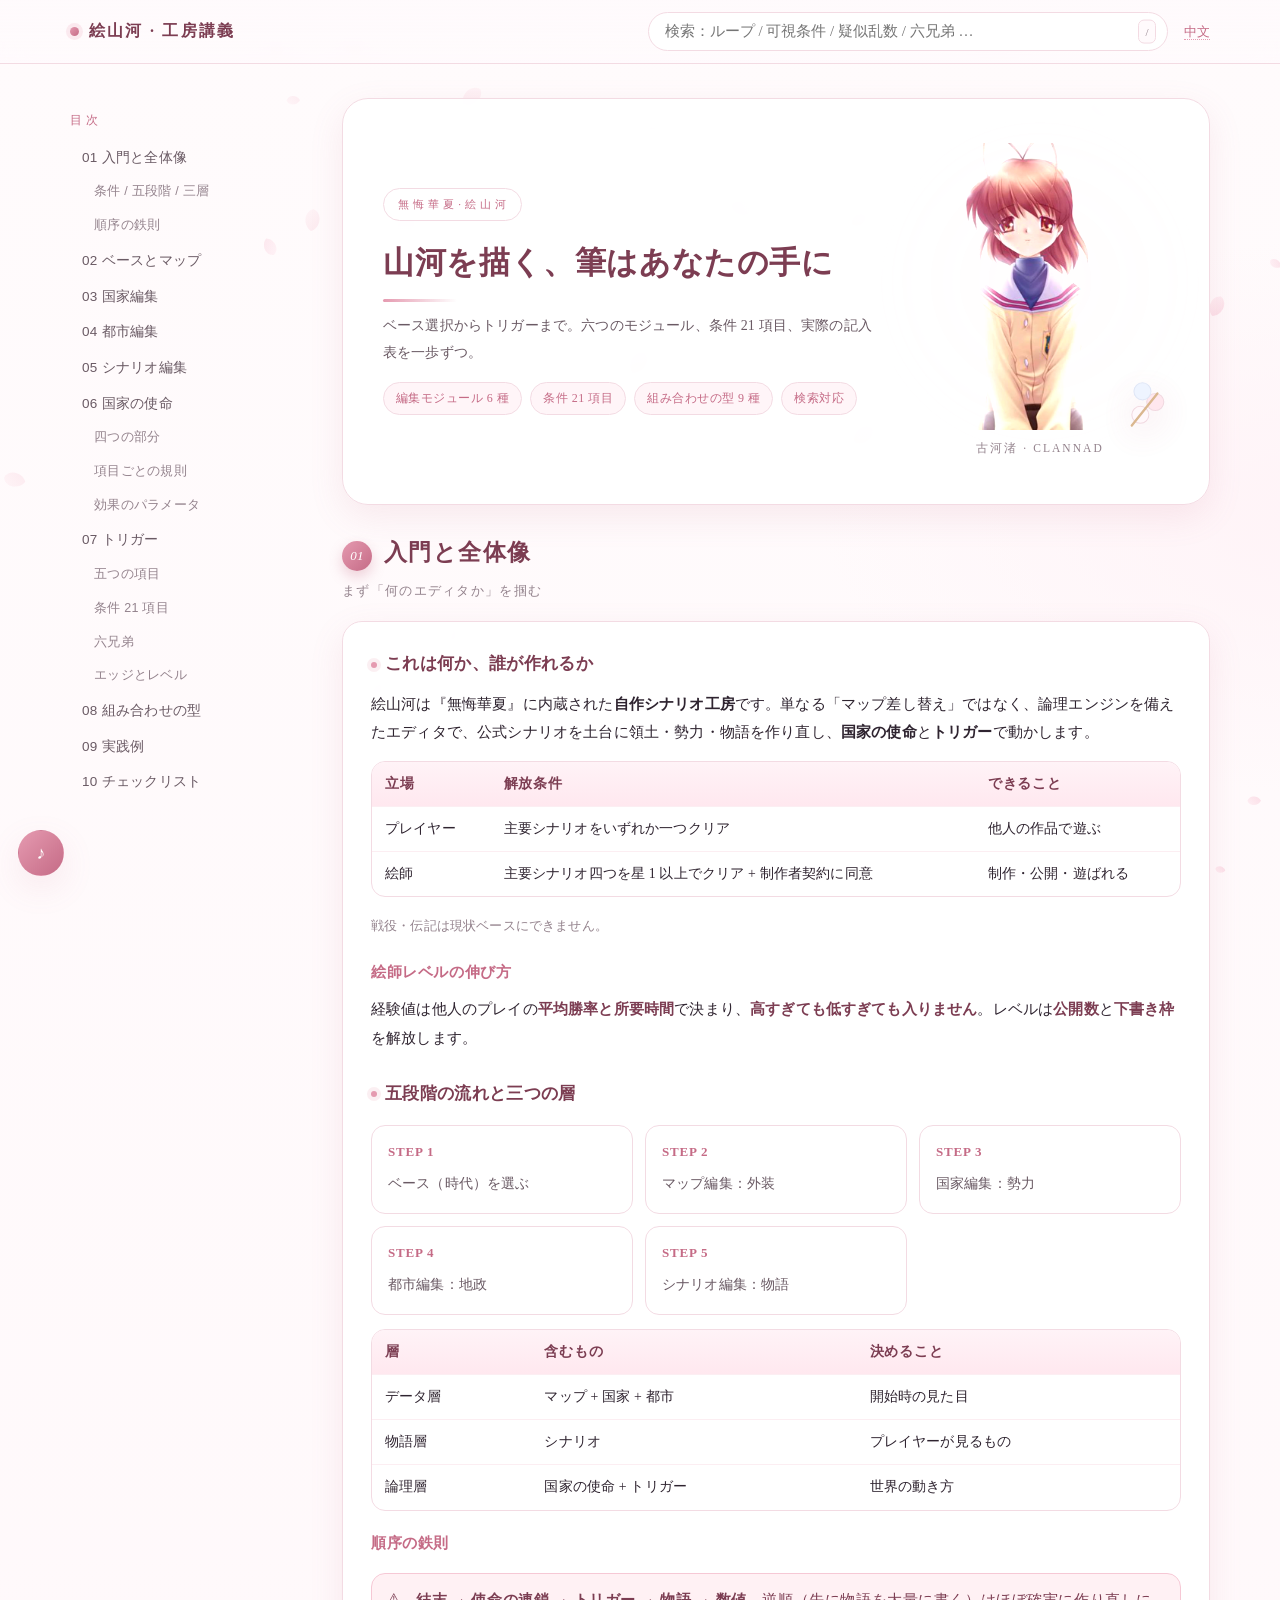
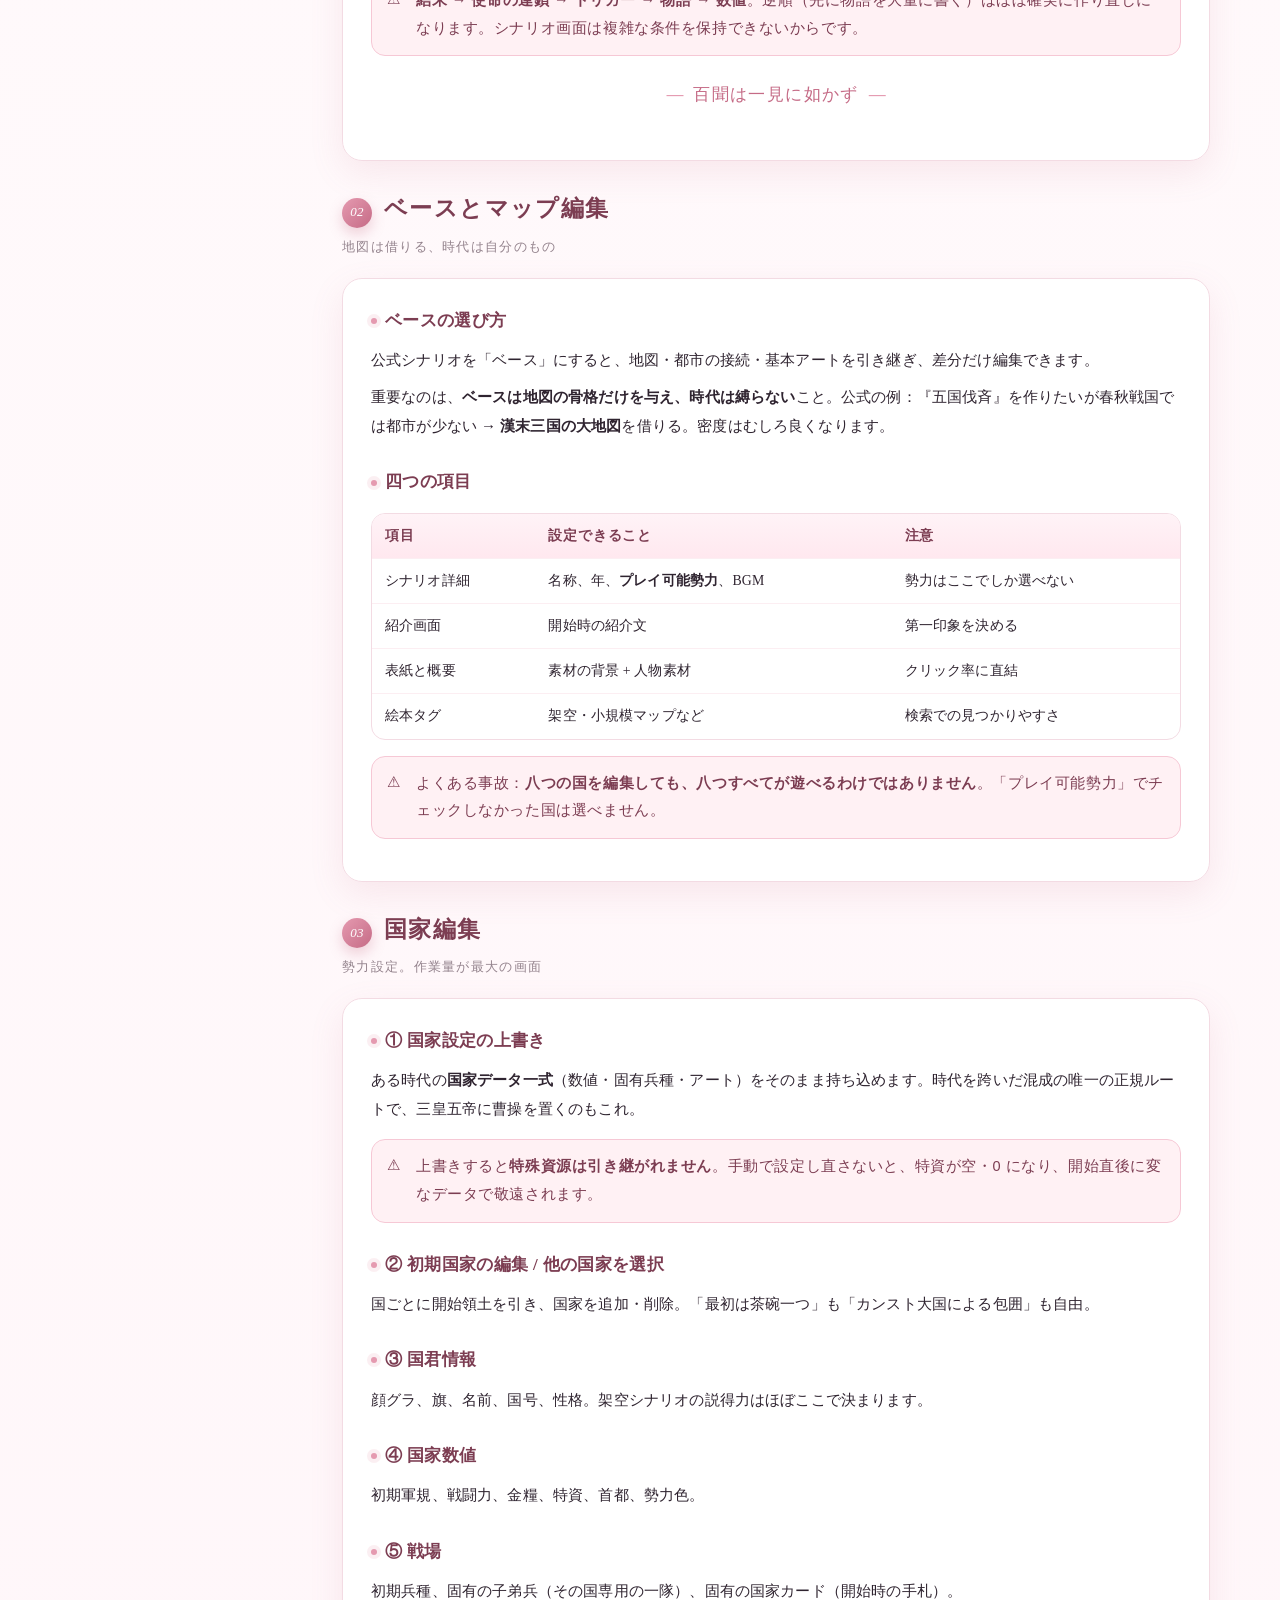
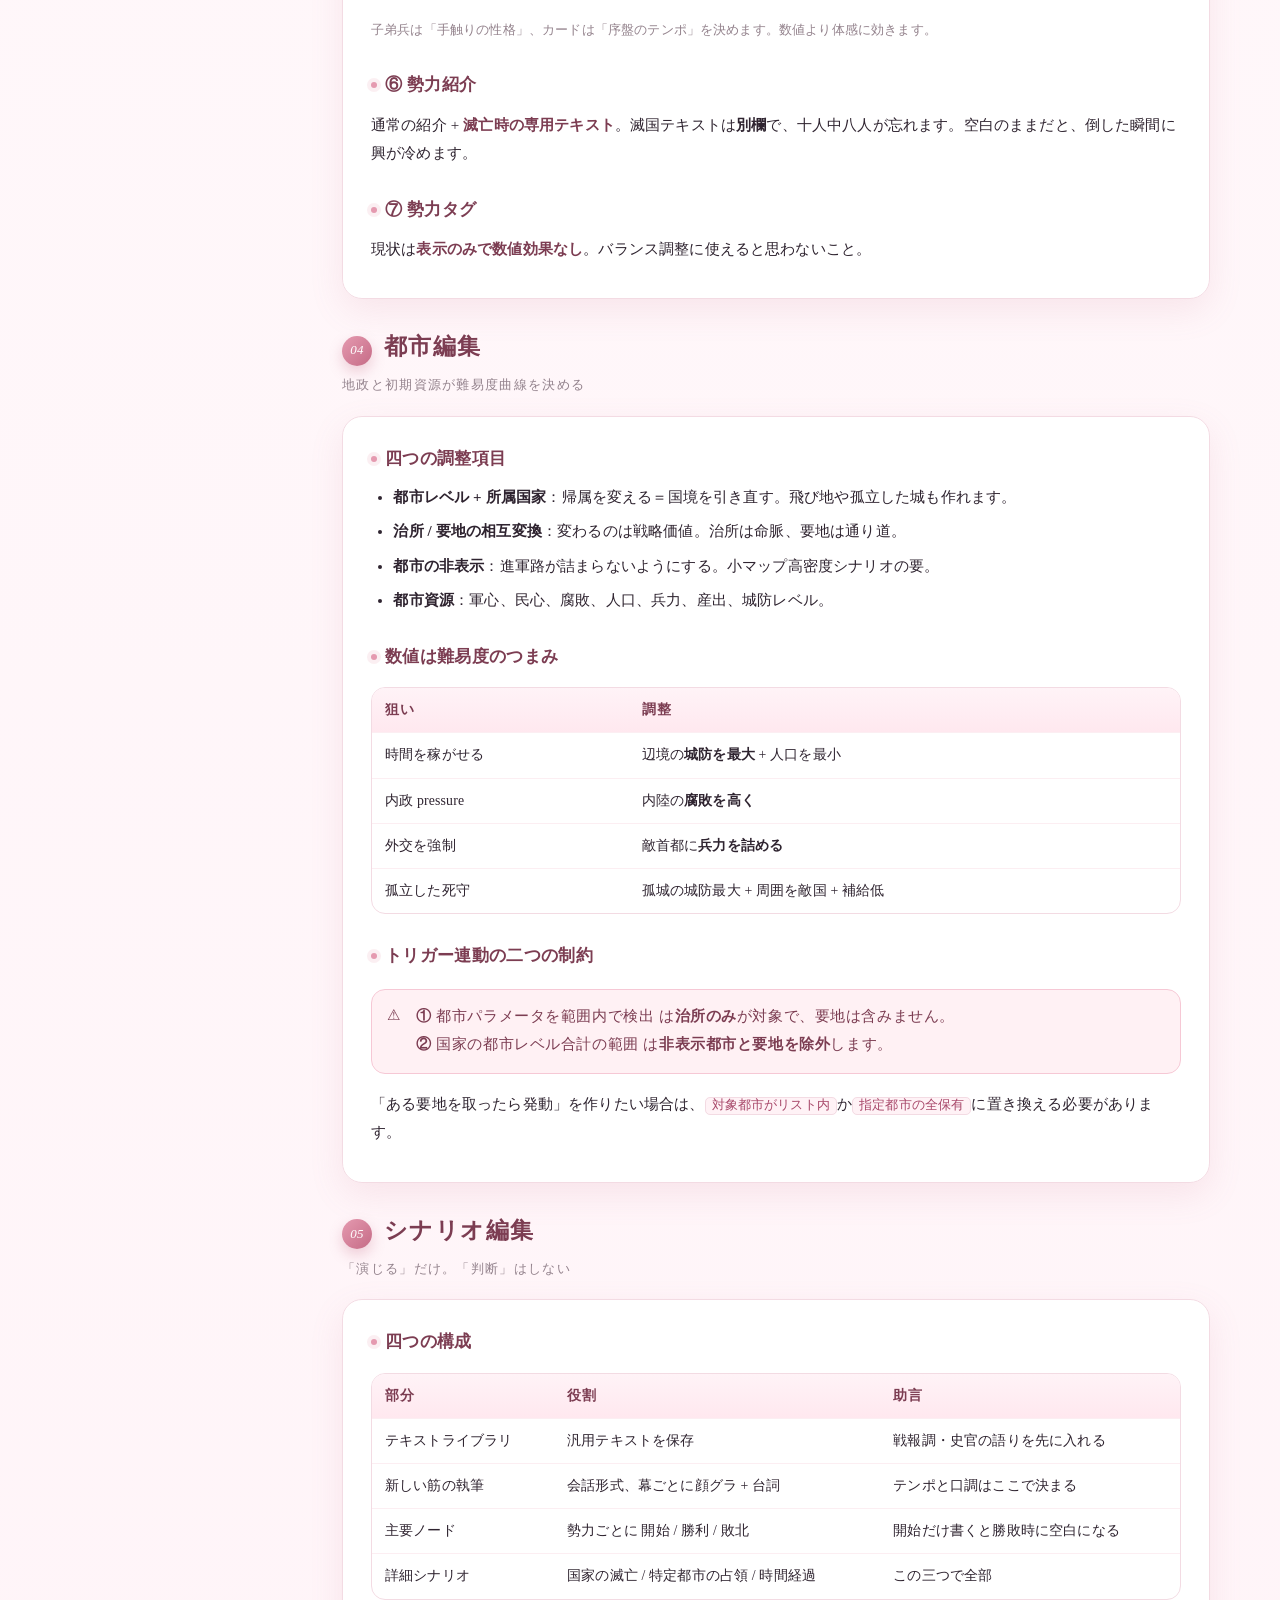
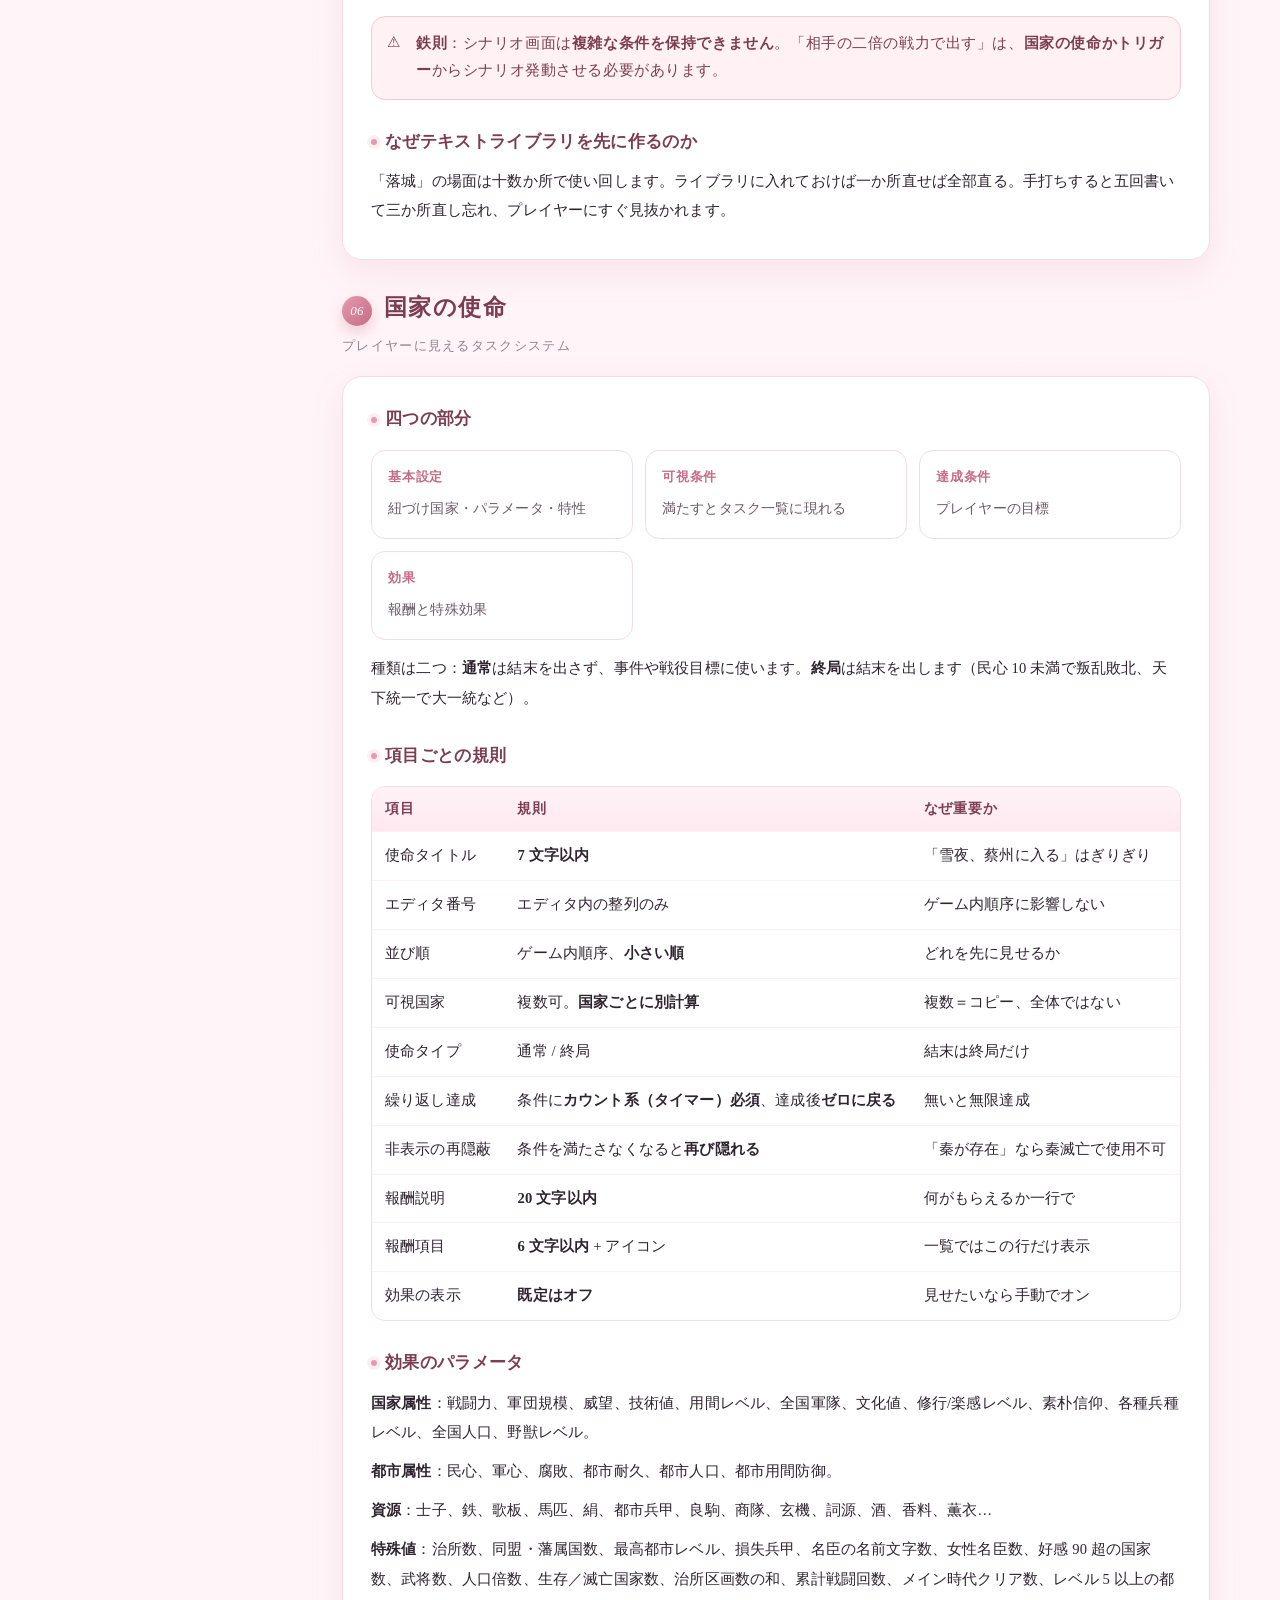
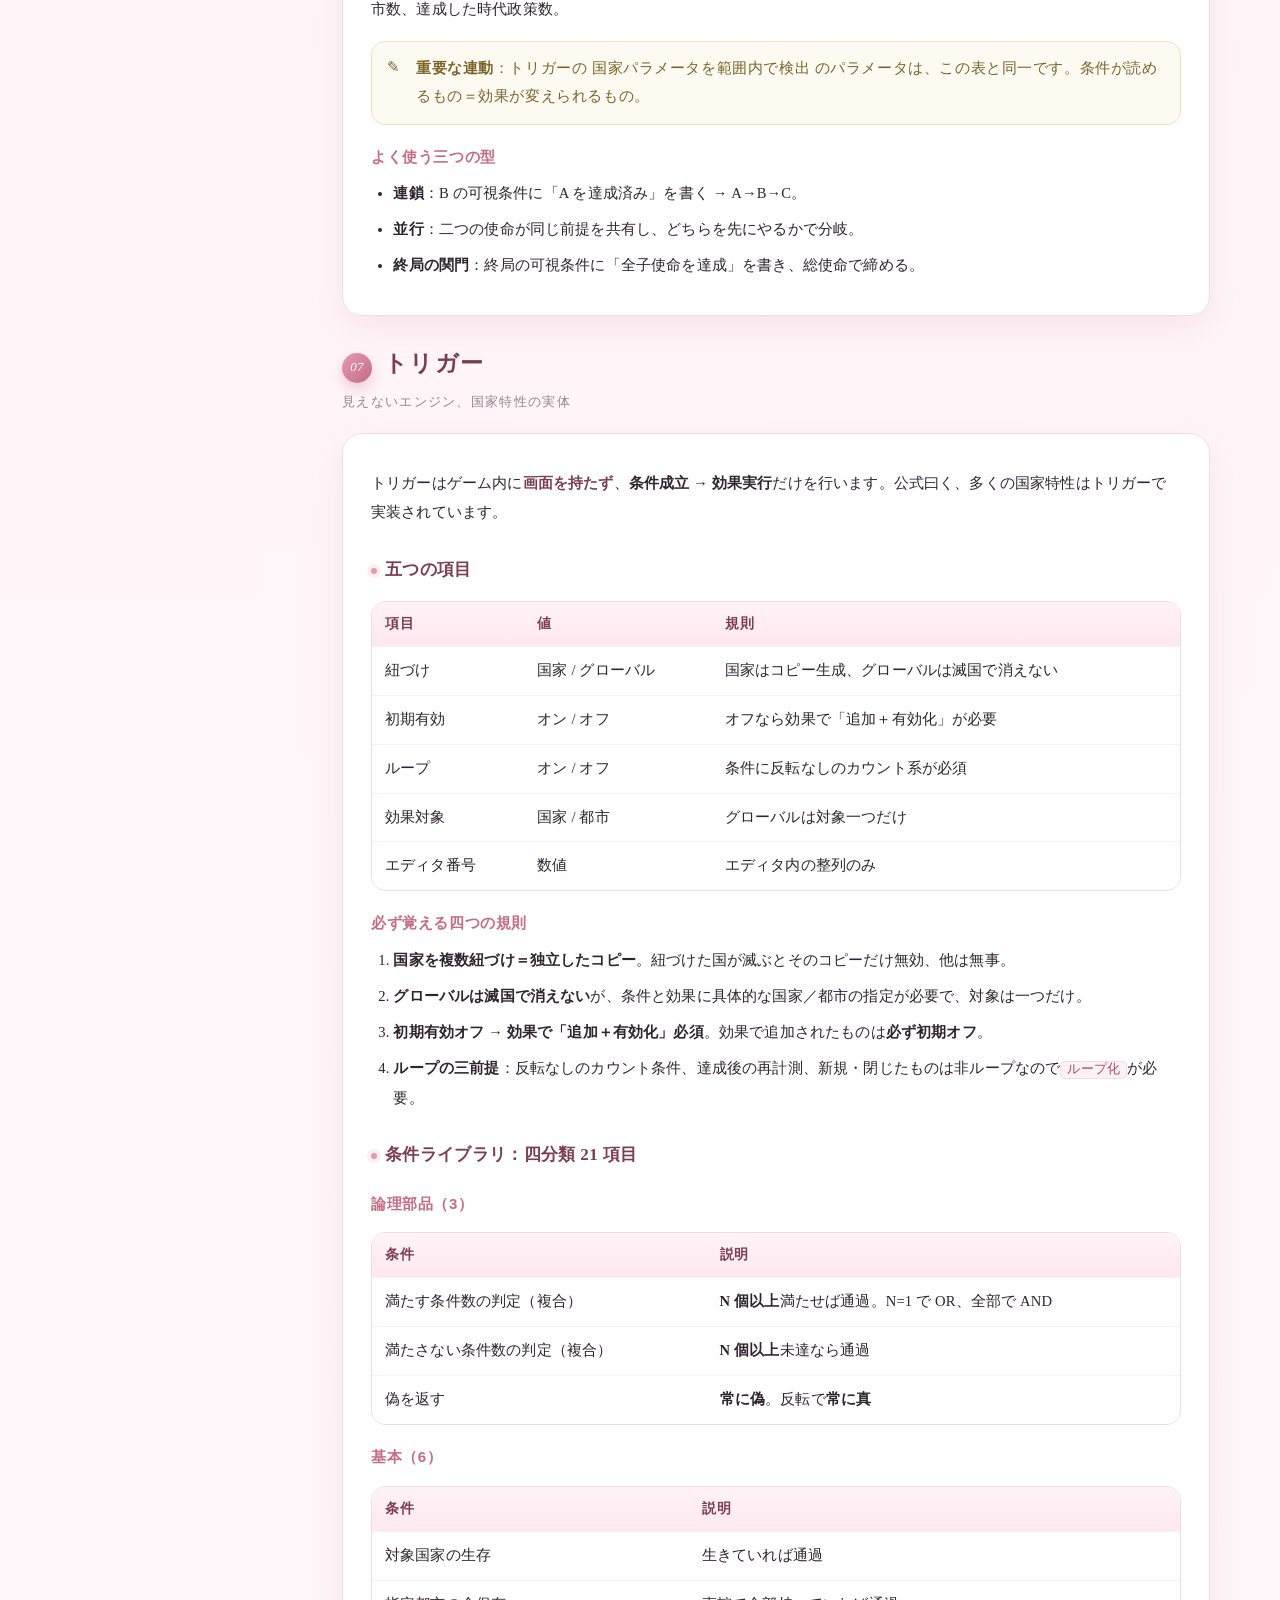
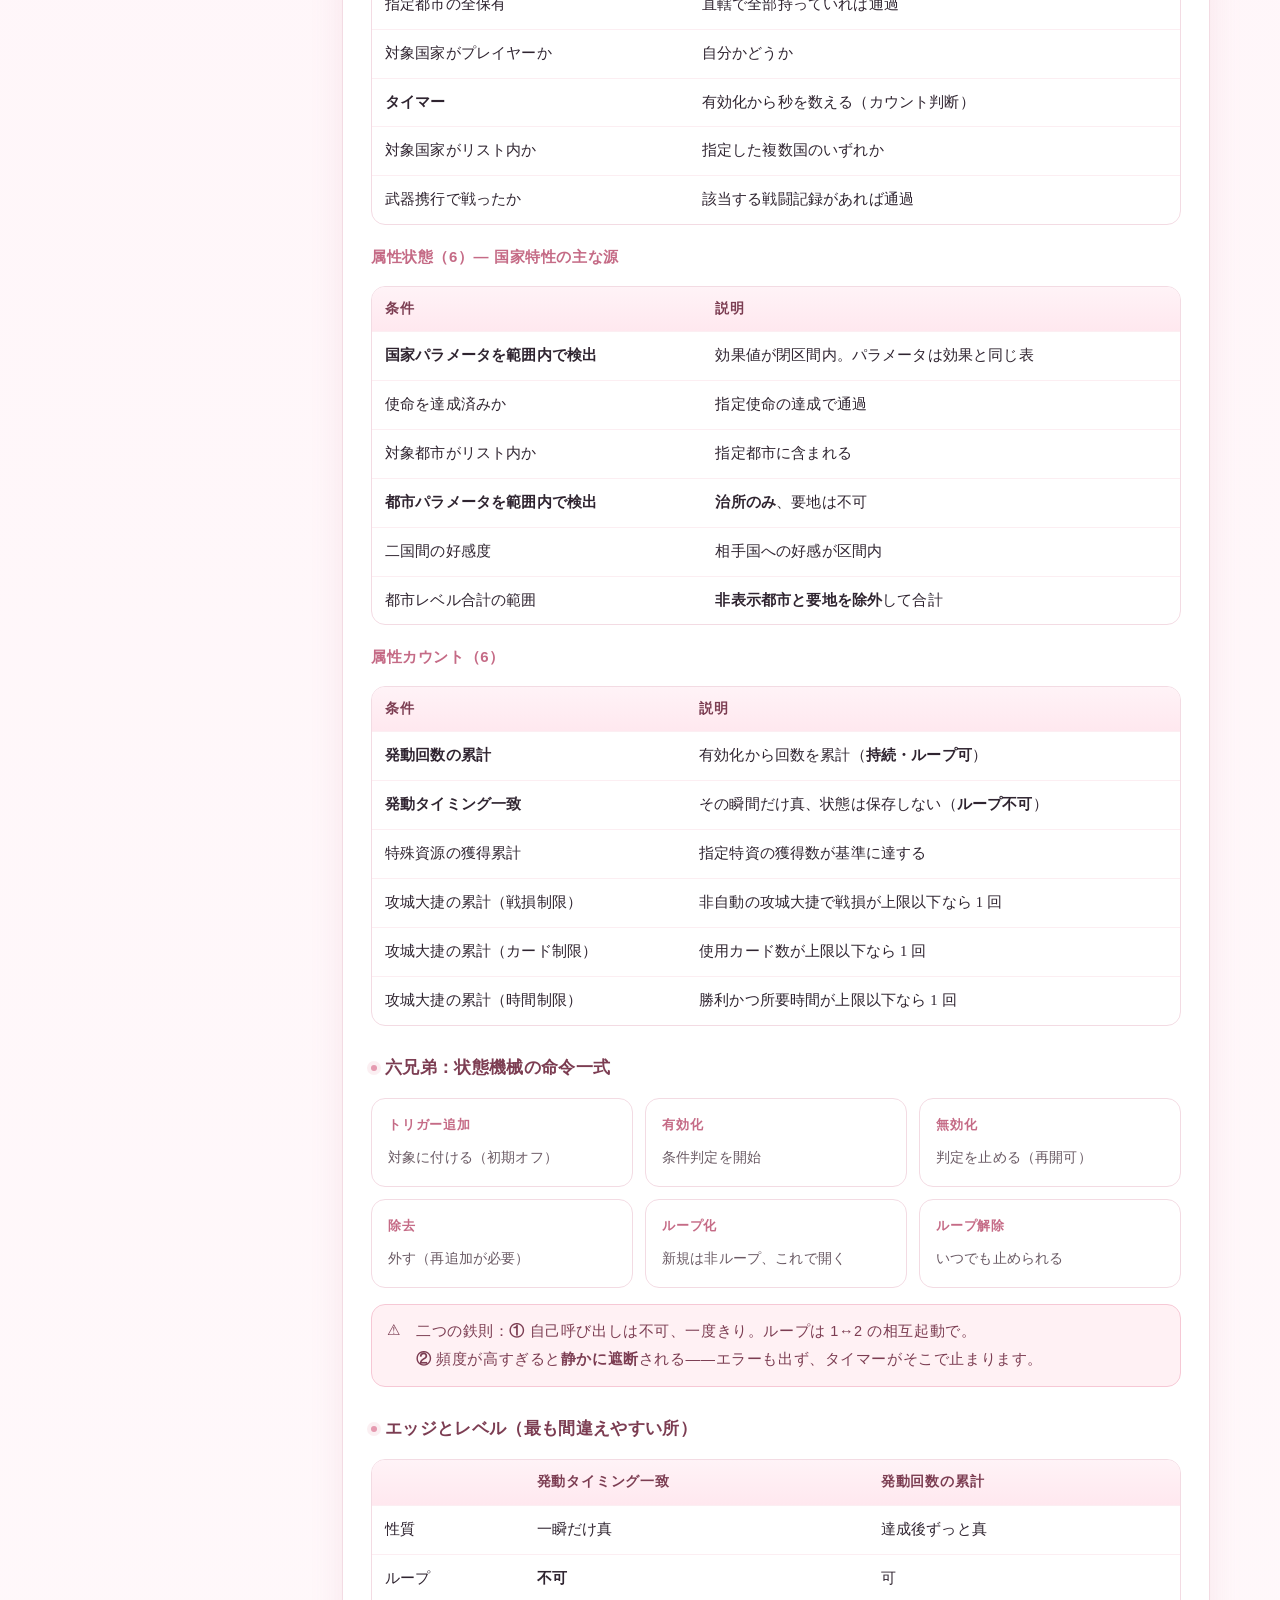
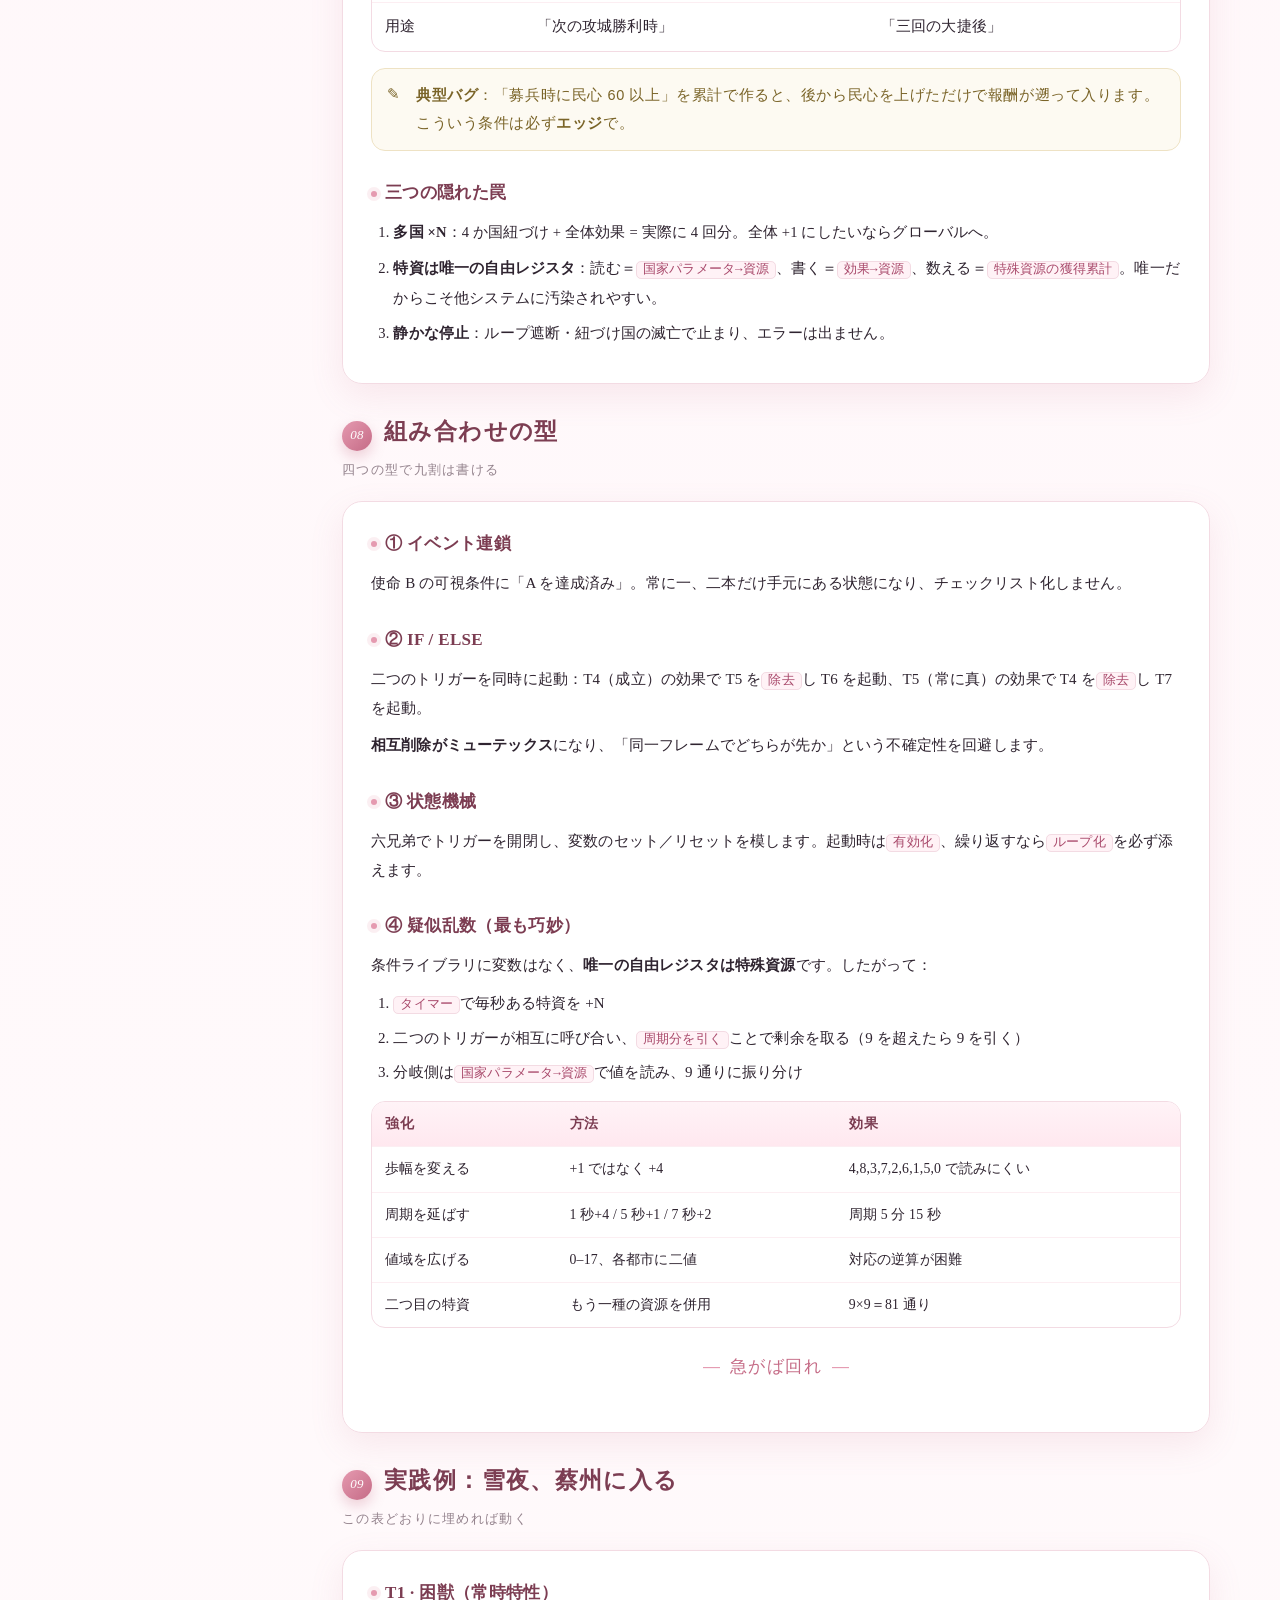
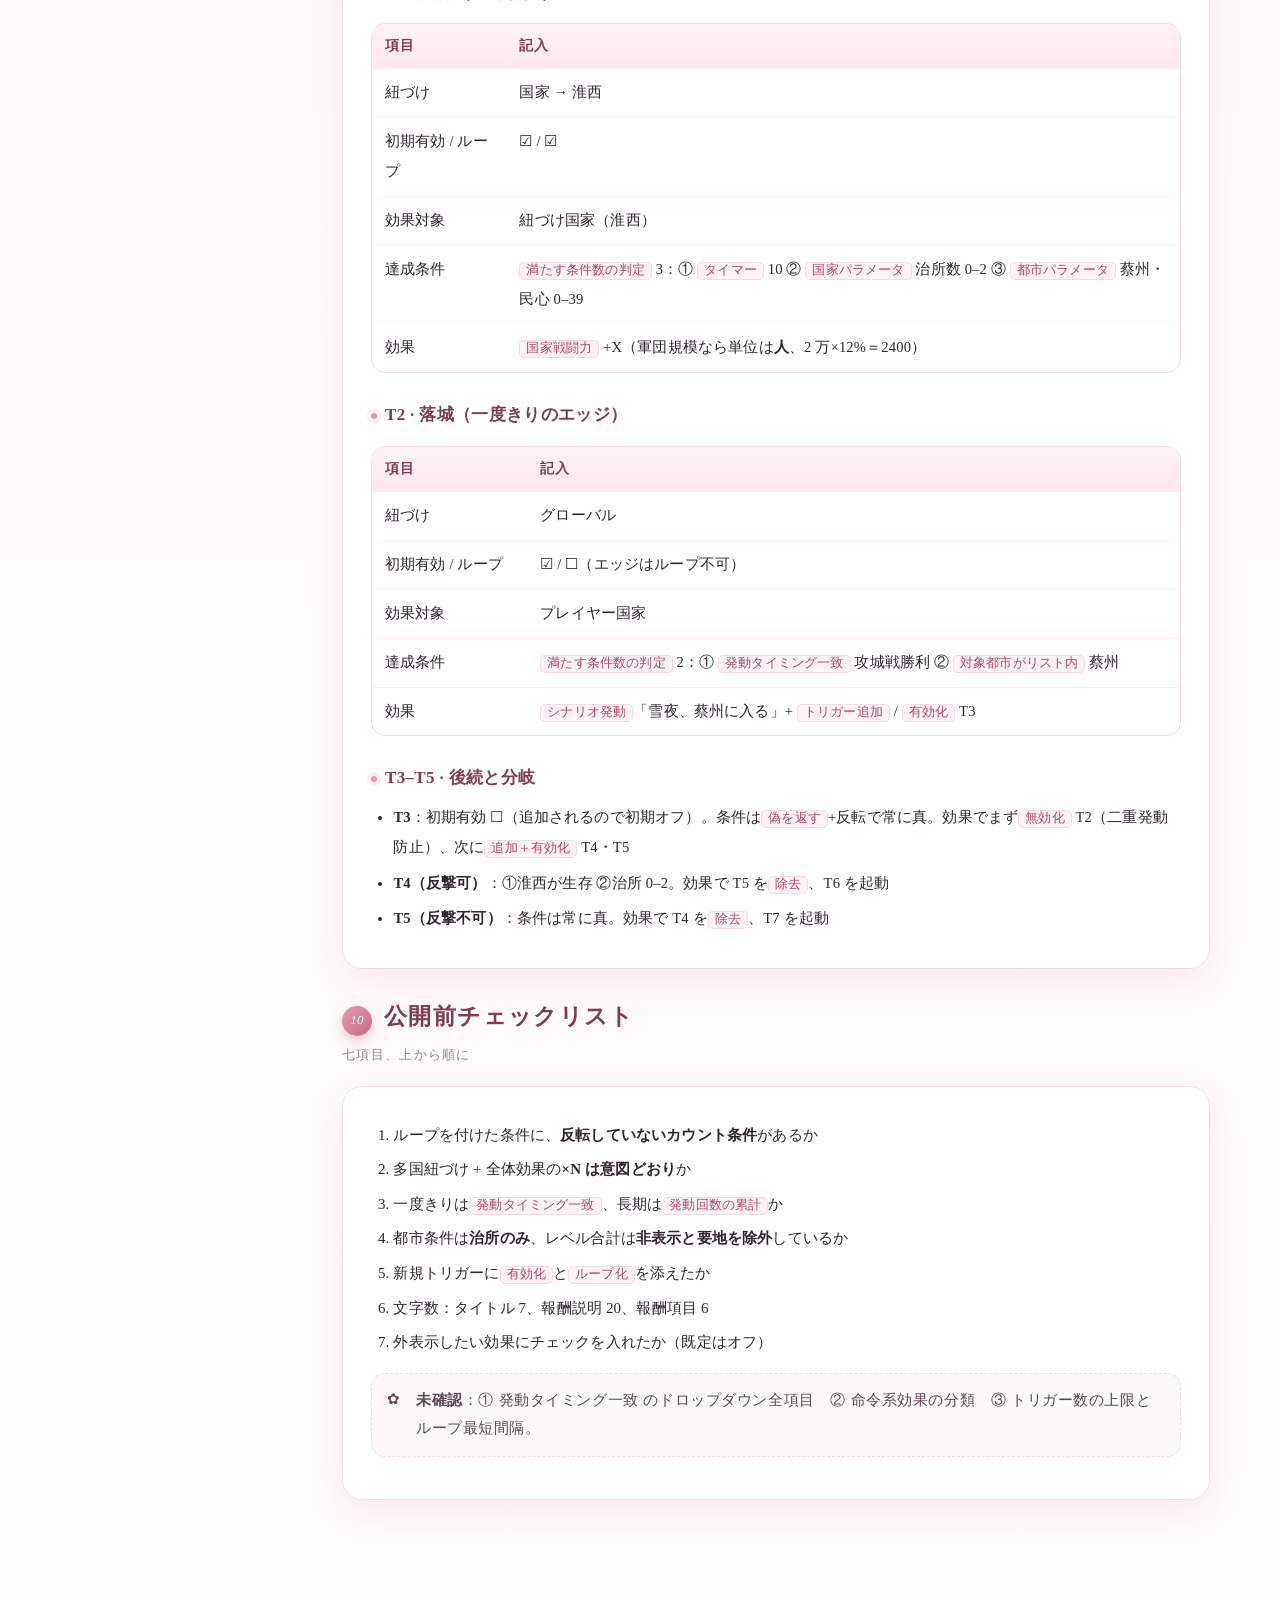
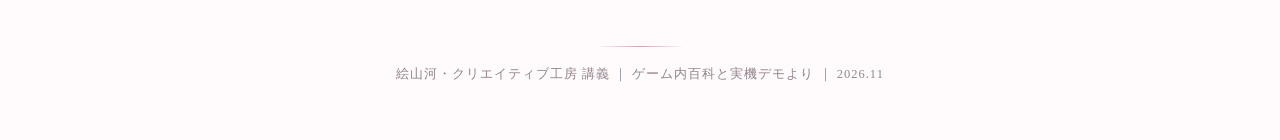
==== ja.html @ 2ad3d216 "feat: 打开即播（含交互兜底）+ 全站字体分层" ====
<!DOCTYPE html>
<html lang="ja">
<head>
<meta charset="utf-8">
<meta name="viewport" content="width=device-width, initial-scale=1">
<title>絵山河クリエイティブ工房 · 完全講義 | 無悔華夏</title>
<style>
:root{
  --ink:#2f2430; --ink2:#6a5a64; --ink3:#94838d;
  --pink:#e59ab0; --pink-d:#c56b86; --pink-l:#fce8ee; --pink-xl:#fff5f8;
  --gold:#b8954a; --line:#f3dbe3; --card:rgba(255,255,255,.94);
  --deep:#7c3d52; --shadow:0 12px 34px rgba(197,107,134,.12);
  --serif-zh:"Songti SC","Noto Serif SC","Source Han Serif SC",serif;
  --sans-zh:"PingFang SC","Noto Sans SC","Source Han Sans SC",system-ui,-apple-system,sans-serif;
  --kai-zh:"Kaiti SC","STKaiti","KaiTi",var(--serif-zh);
  --serif-ja:"Hiragino Mincho ProN","Yu Mincho","Noto Serif JP",serif;
  --sans-ja:"Hiragino Sans","Yu Gothic","Noto Sans JP",system-ui,sans-serif;
  --maru-ja:"Hiragino Maru Gothic ProN","Yu Gothic",sans-serif;
}
*{box-sizing:border-box}
html{scroll-behavior:smooth; scroll-padding-top:80px}
body{
  margin:0; color:var(--ink); font-family:var(--sans-zh); line-height:1.9;
  background:
    radial-gradient(1100px 520px at 8% -8%, #ffeef4 0%, transparent 62%),
    radial-gradient(900px 480px at 105% 4%, #fff3f7 0%, transparent 58%),
    linear-gradient(180deg,#fffbfc 0%,#fff4f8 42%,#fffbfc 100%);
  -webkit-font-smoothing:antialiased; letter-spacing:.01em;
}
/* ---------- 樱花画布：背景层，绝不压字 ---------- */
#sakura{position:fixed; inset:0; z-index:0; pointer-events:none}
.wrap{position:relative; z-index:1}
/* ---------- 顶栏 ---------- */
.topbar{
  position:sticky; top:0; z-index:20; backdrop-filter:blur(14px);
  background:linear-gradient(180deg,rgba(255,250,252,.95),rgba(255,250,252,.78));
  border-bottom:1px solid var(--line);
}
.topbar .inner{max-width:1180px; margin:0 auto; padding:12px 20px; display:flex; gap:16px; align-items:center}
.brand{display:flex; align-items:center; gap:10px; font-family:var(--serif-zh); font-weight:700; color:var(--deep); letter-spacing:.14em; white-space:nowrap}
.brand .dot{width:9px;height:9px;border-radius:50%;background:linear-gradient(135deg,var(--pink),var(--pink-d));box-shadow:0 0 0 4px rgba(229,154,176,.18)}
.search{position:relative; flex:1; max-width:520px; margin-left:auto}
.search input{
  width:100%; padding:10px 40px 10px 16px; border-radius:999px; border:1px solid var(--line);
  background:#fff; font-family:var(--sans-zh); font-size:15px; color:var(--ink); outline:none;
  transition:.2s;
}
.search input:focus{border-color:var(--pink); box-shadow:0 0 0 4px rgba(229,154,176,.16)}
.search .kbd{position:absolute; right:12px; top:50%; transform:translateY(-50%); font-size:11px; color:var(--ink3); border:1px solid var(--line); border-radius:6px; padding:1px 6px; background:#fffafc}
.results{
  position:absolute; top:calc(100% + 8px); left:0; right:0; background:#fff; border:1px solid var(--line);
  border-radius:16px; box-shadow:0 18px 40px rgba(120,60,80,.18); overflow:hidden; display:none; max-height:60vh; overflow-y:auto;
}
.results.on{display:block}
.results .item{padding:11px 16px; border-bottom:1px solid #fdf0f4; cursor:pointer}
.results .item:last-child{border-bottom:none}
.results .item:hover,.results .item.sel{background:var(--pink-xl)}
.results .item .t{font-size:14px; color:var(--deep); font-weight:600; font-family:var(--serif-zh)}
.results .item .s{font-size:12.5px; color:var(--ink2); margin-top:2px; display:-webkit-box; -webkit-line-clamp:2; -webkit-box-orient:vertical; overflow:hidden}
.results .empty{padding:16px; color:var(--ink3); font-size:13.5px}
mark{background:linear-gradient(180deg,transparent 55%,#ffd7e3 55%); color:inherit; padding:0 1px}
.lang{font-size:12.5px; white-space:nowrap}
.lang a{color:var(--pink-d); text-decoration:none; border-bottom:1px dotted var(--pink)}
/* ---------- 布局 ---------- */
.layout{max-width:1180px; margin:0 auto; padding:0 20px; display:grid; grid-template-columns:236px minmax(0,1fr); gap:36px}
aside{position:sticky; top:76px; align-self:start; max-height:calc(100vh - 96px); overflow-y:auto; padding:18px 0 40px; font-size:13.5px}
aside .h{font-family:var(--serif-zh); color:var(--pink-d); letter-spacing:.28em; font-size:11.5px; margin:16px 0 8px}
aside a{display:block; color:var(--ink2); text-decoration:none; padding:5px 10px; border-radius:8px; border-left:2px solid transparent}
aside a:hover{background:#fff; color:var(--pink-d); border-left-color:var(--pink)}
aside a.sub{padding-left:22px; font-size:12.5px; color:var(--ink3)}
main{padding:34px 0 90px; min-width:0}
/* ---------- 首屏 ---------- */
.hero{position:relative; background:var(--card); border:1px solid var(--line); border-radius:26px; padding:44px 40px; box-shadow:var(--shadow); overflow:hidden; display:grid; grid-template-columns:minmax(0,1fr) 258px; gap:26px; align-items:center}
.hero .seal{display:inline-block; font-size:11px; letter-spacing:.34em; color:var(--pink-d); border:1px solid var(--line); border-radius:999px; padding:5px 14px; background:#fff}
.hero h1{font-family:var(--serif-zh); font-size:clamp(26px,4.4vw,40px); line-height:1.35; margin:18px 0 10px; color:var(--deep); letter-spacing:.04em}
.hero p{color:var(--ink2); margin:0; font-size:14.5px}
.hero .meta{display:flex; flex-wrap:wrap; gap:8px; margin-top:16px}
.hero .meta span{font-size:12px; color:var(--pink-d); background:var(--pink-xl); border:1px solid var(--line); border-radius:999px; padding:4px 12px}
.hero .art{position:relative; display:flex; flex-direction:column; align-items:center; justify-content:center}
.hero .art::before{content:""; position:absolute; inset:-8% -12% -4%; z-index:-1; border-radius:50%;
  background:radial-gradient(circle at 50% 46%, rgba(255,206,223,.55), rgba(255,240,246,.25) 55%, rgba(255,255,255,0) 72%)}
.hero .art figcaption{margin-top:8px; font-family:var(--kai-zh); font-size:11.5px; letter-spacing:.18em; color:var(--ink3)}
.hero .art .dango{position:absolute; right:-14px; bottom:26px; width:64px; height:64px; opacity:.95; animation:float 6s ease-in-out infinite}
@keyframes float{0%,100%{transform:translateY(0)}50%{transform:translateY(-7px)}}
.hero .art svg{width:100%; height:auto; filter:drop-shadow(0 10px 18px rgba(197,107,134,.18))}
/* ---------- 章节 ---------- */
section{margin:26px 0}
.sec-head{display:flex; align-items:baseline; gap:12px; margin:0 0 4px}
.sec-head .n{font-family:Georgia,serif; font-size:13px; color:#fff; background:linear-gradient(135deg,var(--pink),var(--pink-d)); width:30px; height:30px; border-radius:50%; display:inline-flex; align-items:center; justify-content:center; flex:none; box-shadow:0 6px 14px rgba(197,107,134,.3)}
.sec-head h2{font-family:var(--serif-zh); font-size:23px; color:var(--deep); margin:0; letter-spacing:.06em}
.kicker{color:var(--ink3); font-size:13px; letter-spacing:.1em; margin:0 0 18px}
.card{background:var(--card); border:1px solid var(--line); border-radius:20px; padding:26px 28px; box-shadow:var(--shadow)}
h3{font-family:var(--serif-zh); font-size:17px; color:var(--deep); margin:26px 0 8px; letter-spacing:.05em; display:flex; align-items:center; gap:8px}
h3:first-child{margin-top:0}
h3::before{content:""; width:6px; height:6px; border-radius:50%; background:var(--pink); box-shadow:0 0 0 4px rgba(229,154,176,.16); flex:none}
h4{font-family:var(--sans-zh); font-size:15px; color:var(--pink-d); margin:18px 0 6px; font-weight:700; letter-spacing:.03em}
p{margin:9px 0; font-size:15px}
ul,ol{padding-left:1.4em; margin:8px 0}
li{margin:6px 0; font-size:15px}
strong{color:var(--deep)}
em{font-family:var(--kai-zh); font-style:normal; color:var(--pink-d); padding:0 2px}
small{color:var(--ink3)}
/* ---------- 引用 / 提示 ---------- */
.poem{font-family:var(--kai-zh); color:var(--pink-d); font-size:17px; text-align:center; letter-spacing:.16em; margin:22px 0; line-height:2}
.poem::before,.poem::after{content:"—"; color:var(--pink); margin:0 10px; letter-spacing:0}
.note,.warn,.tip{border-radius:14px; padding:13px 16px 13px 44px; margin:16px 0; position:relative; font-size:14.5px}
.note{background:#fff8fb; border:1px dashed var(--line); color:#5c4652}
.warn{background:#fff1f4; border:1px solid #f6c8d5; color:var(--deep)}
.tip{background:#fdfaf2; border:1px solid #eee2c4; color:#7a6428}
.note::before,.warn::before,.tip::before{position:absolute; left:15px; top:11px; font-size:15px}
.note::before{content:"✿"}
.warn::before{content:"⚠"}
.tip::before{content:"✎"}
/* ---------- 表格 ---------- */
.tablewrap{overflow-x:auto; margin:14px 0; border:1px solid var(--line); border-radius:14px; background:#fff}
table{border-collapse:collapse; width:100%; font-size:13.8px}
th,td{padding:9px 13px; text-align:left; border-bottom:1px solid #fceef2; vertical-align:top}
th{background:linear-gradient(180deg,#fff3f7,#ffe8ef); color:var(--deep); font-weight:700; white-space:nowrap; font-family:var(--serif-zh); letter-spacing:.04em}
tr:last-child td{border-bottom:none}
td code, p code, li code{background:#fff2f6; border:1px solid var(--line); border-radius:5px; padding:1px 6px; font-family:"SFMono-Regular",Consolas,monospace; font-size:12.5px; color:#a8486a; white-space:nowrap}
/* ---------- 卡片组 ---------- */
.grid{display:grid; grid-template-columns:repeat(auto-fit,minmax(210px,1fr)); gap:12px; margin:14px 0}
.mini{background:#fff; border:1px solid var(--line); border-radius:14px; padding:14px 16px}
.mini b{display:block; font-family:var(--serif-zh); color:var(--pink-d); font-size:13px; letter-spacing:.14em; margin-bottom:4px}
.mini span{font-size:13.5px; color:var(--ink2)}
/* ---------- 回到顶部 ---------- */
.totop{position:fixed; right:18px; bottom:24px; z-index:30; width:44px; height:44px; border-radius:50%; border:1px solid var(--line); background:#fff; color:var(--pink-d); font-size:18px; box-shadow:var(--shadow); cursor:pointer; opacity:0; pointer-events:none; transition:.25s}
.totop.on{opacity:1; pointer-events:auto}
/* ---------- 页脚 ---------- */
footer{max-width:1180px; margin:0 auto; padding:30px 20px 60px; text-align:center; color:var(--ink3); font-size:12.5px; letter-spacing:.08em}
footer .hr{width:90px; height:1px; background:linear-gradient(90deg,transparent,var(--pink),transparent); margin:0 auto 16px}
/* ---------- 日语版字形 ---------- */
body.ja{font-family:var(--sans-ja)}
body.ja .brand,body.ja h2,body.ja h3,body.ja .min b,body.ja th{font-family:var(--serif-ja)}
body.ja h4{font-family:var(--maru-ja)}
body.ja em,body.ja .poem{font-family:var(--maru-ja); letter-spacing:.08em}
@media (max-width:980px){
  .layout{grid-template-columns:1fr; gap:0}
  aside{display:none}
  .hero{grid-template-columns:1fr; padding:30px 24px}
  .hero .art{order:-1; max-width:190px; margin:0 auto}
  .card{padding:22px 18px; border-radius:18px}
  .search{max-width:none}
  .brand span.full{display:none}
}

/* ---------- 音乐开关 ---------- */
.music{position:fixed; left:18px; bottom:24px; z-index:30; width:46px; height:46px; border-radius:50%;
  border:1px solid var(--line); background:#fff; color:var(--pink-d); font-size:18px; cursor:pointer;
  box-shadow:var(--shadow); transition:.25s; display:flex; align-items:center; justify-content:center}
.music:hover{transform:translateY(-2px)}
.music.on{background:linear-gradient(135deg,var(--pink),var(--pink-d)); color:#fff; border-color:transparent;
  animation:breath 3.6s ease-in-out infinite}
@keyframes breath{0%,100%{box-shadow:0 0 0 0 rgba(229,154,176,.45)}50%{box-shadow:0 0 0 12px rgba(229,154,176,0)}}
@media (max-width:980px){.music{left:14px; bottom:18px; width:44px; height:44px}}

/* 日语版标题略小，避免折行难看 */
body.ja .hero h1{font-size:clamp(21px,3.15vw,31px); line-height:1.55; letter-spacing:.02em}
body.ja .hero p{font-size:14px; line-height:1.95}

/* 插画：白底用 multiply 融入背景 */
.hero .art img{width:100%; height:auto; display:block; mix-blend-mode:multiply;
  filter:saturate(1.14) contrast(1.12) brightness(1.02); border-radius:14px}

/* 首屏标题的樱色下划线 */
.hero h1::after{content:""; display:block; width:74px; height:3px; margin-top:12px; border-radius:3px;
  background:linear-gradient(90deg,var(--pink),rgba(229,154,176,0))}

/* ================= 字体分层（每种角色不同字族） ================= */
body{--f-title:var(--serif-zh);--f-body:var(--sans-zh);--f-accent:var(--kai-zh);--f-latin:Georgia,"Times New Roman",serif}
body.ja{--f-title:var(--serif-ja);--f-body:var(--sans-ja);--f-accent:var(--maru-ja);--f-latin:"Times New Roman",Georgia,serif}

/* 正文：拉丁/数字走 Georgia，汉字走无衬线 */
body,p,li,td,.hero p,.kicker,.search input,input{font-family:var(--f-latin),var(--f-body)}

/* 标题层：宋体/明朝体，宽字距 */
.hero h1,.sec-head h2,h3.serif,.results .item .t,.mini b,table th,.hero .seal{
  font-family:var(--f-title); letter-spacing:.06em}
.hero h1{letter-spacing:.05em}

/* 小标题：黑体，靠字重区分 */
h3{font-family:var(--f-latin),var(--f-body); font-weight:800; letter-spacing:.02em}

/* 引文/提示/图注/目录：楷体（日文为丸ゴ） */
h4,.note,.warn,.tip,.poem,figcaption,aside a,aside .h,.badge,.hero .meta span{
  font-family:var(--f-accent); letter-spacing:.04em}
aside a{letter-spacing:.02em}

/* 章节序号、数字、页脚：衬线数字 */
.sec-head .n,footer,.kbd,.hero .meta span{font-family:Georgia,"Times New Roman",serif}
.sec-head .n{font-style:italic}

/* 使命 / 触发器 / 案例三章：正文改用宋体，长文阅读更沉 */
.card.alt p,.card.alt li,.card.alt td{font-family:var(--f-title); line-height:2.05; font-size:14.6px}
.card.alt h3{font-family:var(--f-latin),var(--f-body)}

/* 表格数值列：等宽感 */
td code,p code,li code{font-family:"SFMono-Regular",Consolas,monospace}

</style>
</head>
<body class="ja">
<canvas id="sakura" aria-hidden="true"></canvas>

<div class="topbar"><div class="inner">
  <div class="brand"><span class="dot"></span><span class="full">絵山河 · 工房講義</span></div>
  <div class="search">
    <input id="q" type="search" placeholder="検索：ループ / 可視条件 / 疑似乱数 / 六兄弟 …" autocomplete="off" aria-label="サイト内検索">
    <span class="kbd">/</span>
    <div class="results" id="res"></div>
  </div>
  <div class="lang"><a href="index.html">中文</a></div>
</div></div>

<div class="wrap"><div class="layout">

<aside>
  <div class="h">目 次</div>
  <a href="#s1">01 入門と全体像</a>
  <a class="sub" href="#s1-a">条件 / 五段階 / 三層</a>
  <a class="sub" href="#s1-b">順序の鉄則</a>
  <a href="#s2">02 ベースとマップ</a>
  <a href="#s3">03 国家編集</a>
  <a href="#s4">04 都市編集</a>
  <a href="#s5">05 シナリオ編集</a>
  <a href="#s6">06 国家の使命</a>
  <a class="sub" href="#s6-a">四つの部分</a>
  <a class="sub" href="#s6-b">項目ごとの規則</a>
  <a class="sub" href="#s6-c">効果のパラメータ</a>
  <a href="#s7">07 トリガー</a>
  <a class="sub" href="#s7-a">五つの項目</a>
  <a class="sub" href="#s7-b">条件 21 項目</a>
  <a class="sub" href="#s7-c">六兄弟</a>
  <a class="sub" href="#s7-d">エッジとレベル</a>
  <a href="#s8">08 組み合わせの型</a>
  <a href="#s9">09 実践例</a>
  <a href="#s10">10 チェックリスト</a>
</aside>

<main>

<div class="hero">
  <div>
    <span class="seal">無 悔 華 夏 · 絵 山 河</span>
    <h1>山河を描く、筆はあなたの手に</h1>
    <p>ベース選択からトリガーまで。六つのモジュール、条件 21 項目、実際の記入表を一歩ずつ。</p>
    <div class="meta">
      <span>編集モジュール 6 種</span><span>条件 21 項目</span><span>組み合わせの型 9 種</span><span>検索対応</span>
    </div>
  </div>
  <div class="art" aria-hidden="true">
    <img loading="eager" src="[data-uri]" alt="绘山河讲义插画" width="680" height="757">
    <svg class="dango" viewBox="0 0 60 60" aria-hidden="true"><g><circle cx="20" cy="42" r="8" fill="#fff8fb" stroke="#f0d7df"/><circle cx="34" cy="30" r="8" fill="#ffe6ee" stroke="#f0d7df"/><circle cx="22" cy="20" r="8" fill="#eef4ff" stroke="#dfe6f6"/><path d="M12 52l24-30" stroke="#d8b48a" stroke-width="2.2" stroke-linecap="round"/></g></svg>
    <figcaption>古河渚 · CLANNAD</figcaption>

  </div>
</div>

<section id="s1" data-t="入門と全体像">
<div class="sec-head"><span class="n">01</span><h2>入門と全体像</h2></div>
<p class="kicker">まず「何のエディタか」を掴む</p>
<div class="card">
<h3 id="s1-a">これは何か、誰が作れるか</h3>
<p>絵山河は『無悔華夏』に内蔵された<b>自作シナリオ工房</b>です。単なる「マップ差し替え」ではなく、論理エンジンを備えたエディタで、公式シナリオを土台に領土・勢力・物語を作り直し、<b>国家の使命</b>と<b>トリガー</b>で動かします。</p>
<div class="tablewrap"><table>
<tr><th>立場</th><th>解放条件</th><th>できること</th></tr>
<tr><td>プレイヤー</td><td>主要シナリオをいずれか一つクリア</td><td>他人の作品で遊ぶ</td></tr>
<tr><td>絵師</td><td>主要シナリオ四つを星 1 以上でクリア + 制作者契約に同意</td><td>制作・公開・遊ばれる</td></tr>
</table></div>
<p><small>戦役・伝記は現状ベースにできません。</small></p>

<h4>絵師レベルの伸び方</h4>
<p>経験値は他人のプレイの<strong>平均勝率と所要時間</strong>で決まり、<strong>高すぎても低すぎても入りません</strong>。レベルは<strong>公開数</strong>と<strong>下書き枠</strong>を解放します。</p>

<h3 id="s1-b">五段階の流れと三つの層</h3>
<div class="grid">
  <div class="mini"><b>STEP 1</b><span>ベース（時代）を選ぶ</span></div>
  <div class="mini"><b>STEP 2</b><span>マップ編集：外装</span></div>
  <div class="mini"><b>STEP 3</b><span>国家編集：勢力</span></div>
  <div class="mini"><b>STEP 4</b><span>都市編集：地政</span></div>
  <div class="mini"><b>STEP 5</b><span>シナリオ編集：物語</span></div>
</div>
<div class="tablewrap"><table>
<tr><th>層</th><th>含むもの</th><th>決めること</th></tr>
<tr><td>データ層</td><td>マップ + 国家 + 都市</td><td>開始時の見た目</td></tr>
<tr><td>物語層</td><td>シナリオ</td><td>プレイヤーが見るもの</td></tr>
<tr><td>論理層</td><td>国家の使命 + トリガー</td><td>世界の動き方</td></tr>
</table></div>

<h4>順序の鉄則</h4>
<div class="warn"><b>結末 → 使命の連鎖 → トリガー → 物語 → 数値</b>。逆順（先に物語を大量に書く）はほぼ確実に作り直しになります。シナリオ画面は複雑な条件を保持できないからです。</div>
<p class="poem">百聞は一見に如かず</p>
</div>
</section>

<section id="s2" data-t="ベースとマップ">
<div class="sec-head"><span class="n">02</span><h2>ベースとマップ編集</h2></div>
<p class="kicker">地図は借りる、時代は自分のもの</p>
<div class="card">
<h3>ベースの選び方</h3>
<p>公式シナリオを「ベース」にすると、地図・都市の接続・基本アートを引き継ぎ、差分だけ編集できます。</p>
<p>重要なのは、<b>ベースは地図の骨格だけを与え、時代は縛らない</b>こと。公式の例：『五国伐斉』を作りたいが春秋戦国では都市が少ない → <b>漢末三国の大地図</b>を借りる。密度はむしろ良くなります。</p>

<h3>四つの項目</h3>
<div class="tablewrap"><table>
<tr><th>項目</th><th>設定できること</th><th>注意</th></tr>
<tr><td>シナリオ詳細</td><td>名称、年、<b>プレイ可能勢力</b>、BGM</td><td>勢力はここでしか選べない</td></tr>
<tr><td>紹介画面</td><td>開始時の紹介文</td><td>第一印象を決める</td></tr>
<tr><td>表紙と概要</td><td>素材の背景 + 人物素材</td><td>クリック率に直結</td></tr>
<tr><td>絵本タグ</td><td>架空・小規模マップなど</td><td>検索での見つかりやすさ</td></tr>
</table></div>
<div class="warn">よくある事故：<b>八つの国を編集しても、八つすべてが遊べるわけではありません</b>。「プレイ可能勢力」でチェックしなかった国は選べません。</div>
</div>
</section>

<section id="s3" data-t="国家編集">
<div class="sec-head"><span class="n">03</span><h2>国家編集</h2></div>
<p class="kicker">勢力設定。作業量が最大の画面</p>
<div class="card">
<h3>① 国家設定の上書き</h3>
<p>ある時代の<b>国家データ一式</b>（数値・固有兵種・アート）をそのまま持ち込めます。時代を跨いだ混成の唯一の正規ルートで、三皇五帝に曹操を置くのもこれ。</p>
<div class="warn">上書きすると<b>特殊資源は引き継がれません</b>。手動で設定し直さないと、特資が空・0 になり、開始直後に変なデータで敬遠されます。</div>

<h3>② 初期国家の編集 / 他の国家を選択</h3>
<p>国ごとに開始領土を引き、国家を追加・削除。「最初は茶碗一つ」も「カンスト大国による包囲」も自由。</p>

<h3>③ 国君情報</h3>
<p>顔グラ、旗、名前、国号、性格。架空シナリオの説得力はほぼここで決まります。</p>

<h3>④ 国家数値</h3>
<p>初期軍規、戦闘力、金糧、特資、首都、勢力色。</p>

<h3>⑤ 戦場</h3>
<p>初期兵種、固有の子弟兵（その国専用の一隊）、固有の国家カード（開始時の手札）。</p>
<p><small>子弟兵は「手触りの性格」、カードは「序盤のテンポ」を決めます。数値より体感に効きます。</small></p>

<h3>⑥ 勢力紹介</h3>
<p>通常の紹介 + <strong>滅亡時の専用テキスト</strong>。滅国テキストは<b>別欄</b>で、十人中八人が忘れます。空白のままだと、倒した瞬間に興が冷めます。</p>

<h3>⑦ 勢力タグ</h3>
<p>現状は<strong>表示のみで数値効果なし</strong>。バランス調整に使えると思わないこと。</p>
</div>
</section>

<section id="s4" data-t="都市編集">
<div class="sec-head"><span class="n">04</span><h2>都市編集</h2></div>
<p class="kicker">地政と初期資源が難易度曲線を決める</p>
<div class="card">
<h3>四つの調整項目</h3>
<ul>
<li><b>都市レベル + 所属国家</b>：帰属を変える＝国境を引き直す。飛び地や孤立した城も作れます。</li>
<li><b>治所 / 要地の相互変換</b>：変わるのは戦略価値。治所は命脈、要地は通り道。</li>
<li><b>都市の非表示</b>：進軍路が詰まらないようにする。小マップ高密度シナリオの要。</li>
<li><b>都市資源</b>：軍心、民心、腐敗、人口、兵力、産出、城防レベル。</li>
</ul>

<h3>数値は難易度のつまみ</h3>
<div class="tablewrap"><table>
<tr><th>狙い</th><th>調整</th></tr>
<tr><td>時間を稼がせる</td><td>辺境の<b>城防を最大</b> + 人口を最小</td></tr>
<tr><td>内政 pressure</td><td>内陸の<b>腐敗を高く</b></td></tr>
<tr><td>外交を強制</td><td>敵首都に<b>兵力を詰める</b></td></tr>
<tr><td>孤立した死守</td><td>孤城の城防最大 + 周囲を敵国 + 補給低</td></tr>
</table></div>

<h3>トリガー連動の二つの制約</h3>
<div class="warn">
<b>①</b> <code>都市パラメータを範囲内で検出</code> は<b>治所のみ</b>が対象で、要地は含みません。<br>
<b>②</b> <code>国家の都市レベル合計の範囲</code> は<b>非表示都市と要地を除外</b>します。
</div>
<p>「ある要地を取ったら発動」を作りたい場合は、<code>対象都市がリスト内</code>か<code>指定都市の全保有</code>に置き換える必要があります。</p>
</div>
</section>

<section id="s5" data-t="シナリオ編集">
<div class="sec-head"><span class="n">05</span><h2>シナリオ編集</h2></div>
<p class="kicker">「演じる」だけ。「判断」はしない</p>
<div class="card">
<h3>四つの構成</h3>
<div class="tablewrap"><table>
<tr><th>部分</th><th>役割</th><th>助言</th></tr>
<tr><td>テキストライブラリ</td><td>汎用テキストを保存</td><td>戦報調・史官の語りを先に入れる</td></tr>
<tr><td>新しい筋の執筆</td><td>会話形式、幕ごとに顔グラ + 台詞</td><td>テンポと口調はここで決まる</td></tr>
<tr><td>主要ノード</td><td>勢力ごとに 開始 / 勝利 / 敗北</td><td>開始だけ書くと勝敗時に空白になる</td></tr>
<tr><td>詳細シナリオ</td><td>国家の滅亡 / 特定都市の占領 / 時間経過</td><td>この三つで全部</td></tr>
</table></div>
<div class="warn"><b>鉄則</b>：シナリオ画面は<b>複雑な条件を保持できません</b>。「相手の二倍の戦力で出す」は、<b>国家の使命かトリガー</b>から<code>シナリオ発動</code>させる必要があります。</div>

<h3>なぜテキストライブラリを先に作るのか</h3>
<p>「落城」の場面は十数か所で使い回します。ライブラリに入れておけば一か所直せば全部直る。手打ちすると五回書いて三か所直し忘れ、プレイヤーにすぐ見抜かれます。</p>
</div>
</section>

<section id="s6" data-t="国家の使命">
<div class="sec-head"><span class="n">06</span><h2>国家の使命</h2></div>
<p class="kicker">プレイヤーに見えるタスクシステム</p>
<div class="card alt">
<h3 id="s6-a">四つの部分</h3>
<div class="grid">
  <div class="mini"><b>基本設定</b><span>紐づけ国家・パラメータ・特性</span></div>
  <div class="mini"><b>可視条件</b><span>満たすとタスク一覧に現れる</span></div>
  <div class="mini"><b>達成条件</b><span>プレイヤーの目標</span></div>
  <div class="mini"><b>効果</b><span>報酬と特殊効果</span></div>
</div>
<p>種類は二つ：<b>通常</b>は結末を出さず、事件や戦役目標に使います。<b>終局</b>は結末を出します（民心 10 未満で叛乱敗北、天下統一で大一統など）。</p>

<h3 id="s6-b">項目ごとの規則</h3>
<div class="tablewrap"><table>
<tr><th>項目</th><th>規則</th><th>なぜ重要か</th></tr>
<tr><td>使命タイトル</td><td><b>7 文字以内</b></td><td>「雪夜、蔡州に入る」はぎりぎり</td></tr>
<tr><td>エディタ番号</td><td>エディタ内の整列のみ</td><td>ゲーム内順序に影響しない</td></tr>
<tr><td>並び順</td><td>ゲーム内順序、<b>小さい順</b></td><td>どれを先に見せるか</td></tr>
<tr><td>可視国家</td><td>複数可。<b>国家ごとに別計算</b></td><td>複数＝コピー、全体ではない</td></tr>
<tr><td>使命タイプ</td><td>通常 / 終局</td><td>結末は終局だけ</td></tr>
<tr><td>繰り返し達成</td><td>条件に<b>カウント系（タイマー）必須</b>、達成後<b>ゼロに戻る</b></td><td>無いと無限達成</td></tr>
<tr><td>非表示の再隠蔽</td><td>条件を満たさなくなると<b>再び隠れる</b></td><td>「秦が存在」なら秦滅亡で使用不可</td></tr>
<tr><td>報酬説明</td><td><b>20 文字以内</b></td><td>何がもらえるか一行で</td></tr>
<tr><td>報酬項目</td><td><b>6 文字以内</b> + アイコン</td><td>一覧ではこの行だけ表示</td></tr>
<tr><td>効果の表示</td><td><b>既定はオフ</b></td><td>見せたいなら手動でオン</td></tr>
</table></div>

<h3 id="s6-c">効果のパラメータ</h3>
<p><b>国家属性</b>：戦闘力、軍団規模、威望、技術値、用間レベル、全国軍隊、文化値、修行/楽感レベル、素朴信仰、各種兵種レベル、全国人口、野獣レベル。</p>
<p><b>都市属性</b>：民心、軍心、腐敗、都市耐久、都市人口、都市用間防御。</p>
<p><b>資源</b>：士子、鉄、歌板、馬匹、絹、都市兵甲、良駒、商隊、玄機、詞源、酒、香料、薫衣…</p>
<p><b>特殊値</b>：治所数、同盟・藩属国数、最高都市レベル、損失兵甲、名臣の名前文字数、女性名臣数、好感 90 超の国家数、武将数、人口倍数、生存／滅亡国家数、治所区画数の和、累計戦闘回数、メイン時代クリア数、レベル 5 以上の都市数、達成した時代政策数。</p>
<div class="tip"><b>重要な連動</b>：トリガーの <code>国家パラメータを範囲内で検出</code> のパラメータは、この表と同一です。条件が読めるもの＝効果が変えられるもの。</div>

<h4>よく使う三つの型</h4>
<ul>
<li><b>連鎖</b>：B の可視条件に「A を達成済み」を書く → A→B→C。</li>
<li><b>並行</b>：二つの使命が同じ前提を共有し、どちらを先にやるかで分岐。</li>
<li><b>終局の関門</b>：終局の可視条件に「全子使命を達成」を書き、総使命で締める。</li>
</ul>
</div>
</section>

<section id="s7" data-t="トリガー">
<div class="sec-head"><span class="n">07</span><h2>トリガー</h2></div>
<p class="kicker">見えないエンジン、国家特性の実体</p>
<div class="card alt">
<p>トリガーはゲーム内に<strong>画面を持たず</strong>、<b>条件成立 → 効果実行</b>だけを行います。公式曰く、多くの国家特性はトリガーで実装されています。</p>

<h3 id="s7-a">五つの項目</h3>
<div class="tablewrap"><table>
<tr><th>項目</th><th>値</th><th>規則</th></tr>
<tr><td>紐づけ</td><td>国家 / グローバル</td><td>国家はコピー生成、グローバルは滅国で消えない</td></tr>
<tr><td>初期有効</td><td>オン / オフ</td><td>オフなら効果で「追加＋有効化」が必要</td></tr>
<tr><td>ループ</td><td>オン / オフ</td><td>条件に反転なしのカウント系が必須</td></tr>
<tr><td>効果対象</td><td>国家 / 都市</td><td>グローバルは対象一つだけ</td></tr>
<tr><td>エディタ番号</td><td>数値</td><td>エディタ内の整列のみ</td></tr>
</table></div>

<h4>必ず覚える四つの規則</h4>
<ol>
<li><b>国家を複数紐づけ＝独立したコピー</b>。紐づけた国が滅ぶとそのコピーだけ無効、他は無事。</li>
<li><b>グローバルは滅国で消えない</b>が、条件と効果に具体的な国家／都市の指定が必要で、対象は一つだけ。</li>
<li><b>初期有効オフ → 効果で「追加＋有効化」必須</b>。効果で追加されたものは<b>必ず初期オフ</b>。</li>
<li><b>ループの三前提</b>：反転なしのカウント条件、達成後の再計測、新規・閉じたものは非ループなので<code>ループ化</code>が必要。</li>
</ol>

<h3 id="s7-b">条件ライブラリ：四分類 21 項目</h3>
<h4>論理部品（3）</h4>
<div class="tablewrap"><table>
<tr><th>条件</th><th>説明</th></tr>
<tr><td>満たす条件数の判定（複合）</td><td><b>N 個以上</b>満たせば通過。N=1 で OR、全部で AND</td></tr>
<tr><td>満たさない条件数の判定（複合）</td><td><b>N 個以上</b>未達なら通過</td></tr>
<tr><td>偽を返す</td><td><b>常に偽</b>。反転で<b>常に真</b></td></tr>
</table></div>

<h4>基本（6）</h4>
<div class="tablewrap"><table>
<tr><th>条件</th><th>説明</th></tr>
<tr><td>対象国家の生存</td><td>生きていれば通過</td></tr>
<tr><td>指定都市の全保有</td><td>直轄で全部持っていれば通過</td></tr>
<tr><td>対象国家がプレイヤーか</td><td>自分かどうか</td></tr>
<tr><td><b>タイマー</b></td><td>有効化から秒を数える（カウント判断）</td></tr>
<tr><td>対象国家がリスト内か</td><td>指定した複数国のいずれか</td></tr>
<tr><td>武器携行で戦ったか</td><td>該当する戦闘記録があれば通過</td></tr>
</table></div>

<h4>属性状態（6）— 国家特性の主な源</h4>
<div class="tablewrap"><table>
<tr><th>条件</th><th>説明</th></tr>
<tr><td><b>国家パラメータを範囲内で検出</b></td><td>効果値が閉区間内。パラメータは効果と同じ表</td></tr>
<tr><td>使命を達成済みか</td><td>指定使命の達成で通過</td></tr>
<tr><td>対象都市がリスト内か</td><td>指定都市に含まれる</td></tr>
<tr><td><b>都市パラメータを範囲内で検出</b></td><td><b>治所のみ</b>、要地は不可</td></tr>
<tr><td>二国間の好感度</td><td>相手国への好感が区間内</td></tr>
<tr><td>都市レベル合計の範囲</td><td><b>非表示都市と要地を除外</b>して合計</td></tr>
</table></div>

<h4>属性カウント（6）</h4>
<div class="tablewrap"><table>
<tr><th>条件</th><th>説明</th></tr>
<tr><td><b>発動回数の累計</b></td><td>有効化から回数を累計（<b>持続・ループ可</b>）</td></tr>
<tr><td><b>発動タイミング一致</b></td><td>その瞬間だけ真、状態は保存しない（<b>ループ不可</b>）</td></tr>
<tr><td>特殊資源の獲得累計</td><td>指定特資の獲得数が基準に達する</td></tr>
<tr><td>攻城大捷の累計（戦損制限）</td><td>非自動の攻城大捷で戦損が上限以下なら 1 回</td></tr>
<tr><td>攻城大捷の累計（カード制限）</td><td>使用カード数が上限以下なら 1 回</td></tr>
<tr><td>攻城大捷の累計（時間制限）</td><td>勝利かつ所要時間が上限以下なら 1 回</td></tr>
</table></div>

<h3 id="s7-c">六兄弟：状態機械の命令一式</h3>
<div class="grid">
  <div class="mini"><b>トリガー追加</b><span>対象に付ける（初期オフ）</span></div>
  <div class="mini"><b>有効化</b><span>条件判定を開始</span></div>
  <div class="mini"><b>無効化</b><span>判定を止める（再開可）</span></div>
  <div class="mini"><b>除去</b><span>外す（再追加が必要）</span></div>
  <div class="mini"><b>ループ化</b><span>新規は非ループ、これで開く</span></div>
  <div class="mini"><b>ループ解除</b><span>いつでも止められる</span></div>
</div>
<div class="warn">
二つの鉄則：<b>①</b> 自己呼び出しは不可、一度きり。ループは 1↔2 の相互起動で。<br>
<b>②</b> 頻度が高すぎると<b>静かに遮断</b>される——エラーも出ず、タイマーがそこで止まります。
</div>

<h3 id="s7-d">エッジとレベル（最も間違えやすい所）</h3>
<div class="tablewrap"><table>
<tr><th></th><th>発動タイミング一致</th><th>発動回数の累計</th></tr>
<tr><td>性質</td><td>一瞬だけ真</td><td>達成後ずっと真</td></tr>
<tr><td>ループ</td><td><b>不可</b></td><td>可</td></tr>
<tr><td>用途</td><td>「次の攻城勝利時」</td><td>「三回の大捷後」</td></tr>
</table></div>
<div class="tip"><b>典型バグ</b>：「募兵時に民心 60 以上」を累計で作ると、後から民心を上げただけで報酬が遡って入ります。こういう条件は必ず<b>エッジ</b>で。</div>

<h3>三つの隠れた罠</h3>
<ol>
<li><b>多国 ×N</b>：4 か国紐づけ + 全体効果 = 実際に 4 回分。全体 +1 にしたいならグローバルへ。</li>
<li><b>特資は唯一の自由レジスタ</b>：読む＝<code>国家パラメータ→資源</code>、書く＝<code>効果→資源</code>、数える＝<code>特殊資源の獲得累計</code>。唯一だからこそ他システムに汚染されやすい。</li>
<li><b>静かな停止</b>：ループ遮断・紐づけ国の滅亡で止まり、エラーは出ません。</li>
</ol>
</div>
</section>

<section id="s8" data-t="組み合わせの型">
<div class="sec-head"><span class="n">08</span><h2>組み合わせの型</h2></div>
<p class="kicker">四つの型で九割は書ける</p>
<div class="card">
<h3>① イベント連鎖</h3>
<p>使命 B の可視条件に「A を達成済み」。常に一、二本だけ手元にある状態になり、チェックリスト化しません。</p>

<h3>② IF / ELSE</h3>
<p>二つのトリガーを同時に起動：T4（成立）の効果で T5 を<code>除去</code>し T6 を起動、T5（常に真）の効果で T4 を<code>除去</code>し T7 を起動。</p>
<p><b>相互削除がミューテックス</b>になり、「同一フレームでどちらが先か」という不確定性を回避します。</p>

<h3>③ 状態機械</h3>
<p>六兄弟でトリガーを開閉し、変数のセット／リセットを模します。起動時は<code>有効化</code>、繰り返すなら<code>ループ化</code>を必ず添えます。</p>

<h3>④ 疑似乱数（最も巧妙）</h3>
<p>条件ライブラリに変数はなく、<b>唯一の自由レジスタは特殊資源</b>です。したがって：</p>
<ol>
<li><code>タイマー</code>で毎秒ある特資を +N</li>
<li>二つのトリガーが相互に呼び合い、<code>周期分を引く</code>ことで剰余を取る（9 を超えたら 9 を引く）</li>
<li>分岐側は<code>国家パラメータ→資源</code>で値を読み、9 通りに振り分け</li>
</ol>
<div class="tablewrap"><table>
<tr><th>強化</th><th>方法</th><th>効果</th></tr>
<tr><td>歩幅を変える</td><td>+1 ではなく +4</td><td>4,8,3,7,2,6,1,5,0 で読みにくい</td></tr>
<tr><td>周期を延ばす</td><td>1 秒+4 / 5 秒+1 / 7 秒+2</td><td>周期 5 分 15 秒</td></tr>
<tr><td>値域を広げる</td><td>0–17、各都市に二値</td><td>対応の逆算が困難</td></tr>
<tr><td>二つ目の特資</td><td>もう一種の資源を併用</td><td>9×9＝81 通り</td></tr>
</table></div>
<p class="poem">急がば回れ</p>
</div>
</section>

<section id="s9" data-t="実践例">
<div class="sec-head"><span class="n">09</span><h2>実践例：雪夜、蔡州に入る</h2></div>
<p class="kicker">この表どおりに埋めれば動く</p>
<div class="card alt">
<h3>T1 · 困獣（常時特性）</h3>
<div class="tablewrap"><table>
<tr><th>項目</th><th>記入</th></tr>
<tr><td>紐づけ</td><td>国家 → 淮西</td></tr>
<tr><td>初期有効 / ループ</td><td>☑ / ☑</td></tr>
<tr><td>効果対象</td><td>紐づけ国家（淮西）</td></tr>
<tr><td>達成条件</td><td><code>満たす条件数の判定</code> 3：① <code>タイマー</code> 10 ② <code>国家パラメータ</code> 治所数 0–2 ③ <code>都市パラメータ</code> 蔡州・民心 0–39</td></tr>
<tr><td>効果</td><td><code>国家戦闘力</code> +X（軍団規模なら単位は<b>人</b>、2 万×12%＝2400）</td></tr>
</table></div>

<h3>T2 · 落城（一度きりのエッジ）</h3>
<div class="tablewrap"><table>
<tr><th>項目</th><th>記入</th></tr>
<tr><td>紐づけ</td><td>グローバル</td></tr>
<tr><td>初期有効 / ループ</td><td>☑ / ☐（エッジはループ不可）</td></tr>
<tr><td>効果対象</td><td>プレイヤー国家</td></tr>
<tr><td>達成条件</td><td><code>満たす条件数の判定</code> 2：① <code>発動タイミング一致</code> 攻城戦勝利 ② <code>対象都市がリスト内</code> 蔡州</td></tr>
<tr><td>効果</td><td><code>シナリオ発動</code>「雪夜、蔡州に入る」+ <code>トリガー追加</code> / <code>有効化</code> T3</td></tr>
</table></div>

<h3>T3–T5 · 後続と分岐</h3>
<ul>
<li><b>T3</b>：初期有効 ☐（追加されるので初期オフ）。条件は<code>偽を返す</code>+反転で常に真。効果でまず<code>無効化</code> T2（二重発動防止）、次に<code>追加＋有効化</code> T4・T5</li>
<li><b>T4（反撃可）</b>：①淮西が生存 ②治所 0–2。効果で T5 を<code>除去</code>、T6 を起動</li>
<li><b>T5（反撃不可）</b>：条件は常に真。効果で T4 を<code>除去</code>、T7 を起動</li>
</ul>
</div>
</section>

<section id="s10" data-t="チェックリスト">
<div class="sec-head"><span class="n">10</span><h2>公開前チェックリスト</h2></div>
<p class="kicker">七項目、上から順に</p>
<div class="card">
<ol>
<li>ループを付けた条件に、<b>反転していないカウント条件</b>があるか</li>
<li>多国紐づけ + 全体効果の<b>×N は意図どおり</b>か</li>
<li>一度きりは<code>発動タイミング一致</code>、長期は<code>発動回数の累計</code>か</li>
<li>都市条件は<b>治所のみ</b>、レベル合計は<b>非表示と要地を除外</b>しているか</li>
<li>新規トリガーに<code>有効化</code>と<code>ループ化</code>を添えたか</li>
<li>文字数：タイトル 7、報酬説明 20、報酬項目 6</li>
<li>外表示したい効果にチェックを入れたか（既定はオフ）</li>
</ol>
<div class="note"><b>未確認</b>：① <code>発動タイミング一致</code> のドロップダウン全項目　② 命令系効果の分類　③ トリガー数の上限とループ最短間隔。</div>
</div>
</section>

</main>
</div></div>

<footer>
  <div class="hr"></div>
  絵山河・クリエイティブ工房 講義 ｜ ゲーム内百科と実機デモより ｜ 2026.11
</footer>
<button class="music" id="music" aria-label="背景音乐" title="背景音乐·团子风钢琴">♪</button>
<button class="totop" id="totop" aria-label="ページ上部へ">↑</button>

<script>
/* 樱花 · 搜索 · 回顶 */
(function () {
  'use strict';

  /* ---------------- 樱花（背景层，低透明度，不压字） ---------------- */
  var cv = document.getElementById('sakura');
  var reduce = window.matchMedia('(prefers-reduced-motion: reduce)').matches;
  if (cv && cv.getContext && !reduce) {
    var ctx = cv.getContext('2d');
    var W = 0, H = 0, petals = [], N = 26, dpr = Math.min(window.devicePixelRatio || 1, 2);

    function resize() {
      W = cv.width = Math.floor(innerWidth * dpr);
      H = cv.height = Math.floor(innerHeight * dpr);
      cv.style.width = innerWidth + 'px';
      cv.style.height = innerHeight + 'px';
    }
    function make() {
      return {
        x: Math.random() * W,
        y: Math.random() * H - H,
        r: (5 + Math.random() * 7) * dpr,
        vy: (0.25 + Math.random() * 0.55) * dpr,
        vx: (-0.25 + Math.random() * 0.5) * dpr,
        a: Math.random() * Math.PI * 2,
        va: (-0.006 + Math.random() * 0.012),
        o: 0.16 + Math.random() * 0.22
      };
    }
    function init() { petals = []; for (var i = 0; i < N; i++) { var p = make(); p.y = Math.random() * H; petals.push(p); } }

    function petal(p) {
      ctx.save();
      ctx.translate(p.x, p.y);
      ctx.rotate(p.a);
      ctx.globalAlpha = p.o;
      var g = ctx.createLinearGradient(-p.r, -p.r, p.r, p.r);
      g.addColorStop(0, '#ffe3ec');
      g.addColorStop(1, '#f2a7bf');
      ctx.fillStyle = g;
      ctx.beginPath();
      ctx.moveTo(0, -p.r);
      ctx.bezierCurveTo(p.r * 0.9, -p.r * 0.7, p.r * 0.8, p.r * 0.6, 0, p.r);
      ctx.bezierCurveTo(-p.r * 0.8, p.r * 0.6, -p.r * 0.9, -p.r * 0.7, 0, -p.r);
      ctx.fill();
      ctx.restore();
    }

    var t = 0;
    function loop() {
      t += 0.006;
      ctx.clearRect(0, 0, W, H);
      for (var i = 0; i < petals.length; i++) {
        var p = petals[i];
        p.x += p.vx + Math.sin(t + i) * 0.35 * dpr;
        p.y += p.vy;
        p.a += p.va;
        if (p.y > H + 40 || p.x < -60 || p.x > W + 60) {
          petals[i] = make();
          petals[i].y = -30;
          if (Math.random() > 0.5) petals[i].x = Math.random() * W;
        }
        petal(p);
      }
      requestAnimationFrame(loop);
    }
    resize(); init(); loop();
    addEventListener('resize', function () { resize(); init(); });
  }

  /* ---------------- 搜索 ---------------- */
  var q = document.getElementById('q');
  var box = document.getElementById('res');
  if (!q || !box) return;

  var items = [];
  // 以每个 h3 为一个知识块
  Array.prototype.forEach.call(document.querySelectorAll('.card h3'), function (h) {
    var parts = [h.textContent], n = h.nextElementSibling;
    while (n && n.tagName !== 'H3') { parts.push(n.textContent || ''); n = n.nextElementSibling; }
    var sec = h.closest('section');
    items.push({
      el: h,
      title: h.textContent.trim(),
      sec: (sec && sec.dataset.t) || '',
      text: parts.join(' ').replace(/\s+/g, ' ')
    });
  });
  // 再补一层：整节兜底，保证“关键词只在段落里”也能搜到
  Array.prototype.forEach.call(document.querySelectorAll('section[data-t]'), function (s) {
    var h2 = s.querySelector('h2');
    items.push({
      el: h2,
      title: (h2 ? h2.textContent.trim() : (s.dataset.t || '')),
      sec: s.dataset.t || '',
      text: (s.textContent || '').replace(/\s+/g, ' ')
    });
  });

  var sel = -1, list = [];

  function esc(s) {
    return s.replace(/[&<>"]/g, function (c) {
      return { '&': '&amp;', '<': '&lt;', '>': '&gt;', '"': '&quot;' }[c];
    });
  }
  function mark(s, kw) {
    var i = s.toLowerCase().indexOf(kw);
    if (i < 0) return esc(s);
    return esc(s.slice(0, i)) + '<mark>' + esc(s.slice(i, i + kw.length)) + '</mark>' + esc(s.slice(i + kw.length));
  }
  function snippet(text, kw) {
    var i = text.toLowerCase().indexOf(kw);
    if (i < 0) return '';
    var s = Math.max(0, i - 26), e = Math.min(text.length, i + kw.length + 46);
    return (s > 0 ? '…' : '') + text.slice(s, e) + (e < text.length ? '…' : '');
  }

  function run() {
    var kw = q.value.trim().toLowerCase();
    sel = -1;
    if (!kw) { box.classList.remove('on'); box.innerHTML = ''; list = []; return; }

    var hits = [];
    for (var i = 0; i < items.length; i++) {
      var it = items[i], low = it.text.toLowerCase();
      var idx = low.indexOf(kw);
      if (idx < 0) continue;
      var score = (it.title.toLowerCase().indexOf(kw) >= 0 ? 100 : 0)
        + (it.sec && it.sec.toLowerCase().indexOf(kw) >= 0 ? 60 : 0)
        + (idx === 0 ? 20 : 0) - it.text.length / 2000;
      hits.push({ it: it, score: score });
    }
    hits.sort(function (a, b) { return b.score - a.score; });
    hits = hits.slice(0, 10);
    list = hits;

    if (!hits.length) {
      box.innerHTML = '<div class="empty">没有找到「' + esc(q.value.trim()) + '」，换个词试试（如：循环 / 可见条件 / 伪随机 / 六兄弟）</div>';
      box.classList.add('on');
      return;
    }
    box.innerHTML = hits.map(function (h, i) {
      var sn = snippet(h.it.text, kw);
      return '<div class="item" data-i="' + i + '">' +
        '<div class="t">' + (h.it.sec ? esc(h.it.sec) + ' · ' : '') + mark(h.it.title, kw) + '</div>' +
        (sn ? '<div class="s">' + mark(sn, kw) + '</div>' : '') +
        '</div>';
    }).join('');
    box.classList.add('on');
  }

  function go(i) {
    var h = list[i];
    if (!h) return;
    box.classList.remove('on');
    h.it.el.scrollIntoView({ behavior: 'smooth', block: 'start' });
    var el = h.it.el;
    var old = el.style.background;
    el.style.transition = 'background .3s';
    el.style.background = 'linear-gradient(180deg,transparent 60%,#ffd7e3 60%)';
    setTimeout(function () { el.style.background = old || ''; }, 2200);
  }

  box.addEventListener('click', function (e) {
    var it = e.target.closest('.item');
    if (it) go(+it.dataset.i);
  });
  q.addEventListener('input', run);
  q.addEventListener('focus', function () { if (q.value.trim()) run(); });
  q.addEventListener('keydown', function (e) {
    var n = box.querySelectorAll('.item').length;
    if (e.key === 'ArrowDown' && n) { e.preventDefault(); sel = (sel + 1) % n; paint(); }
    else if (e.key === 'ArrowUp' && n) { e.preventDefault(); sel = (sel - 1 + n) % n; paint(); }
    else if (e.key === 'Enter') { e.preventDefault(); go(sel < 0 ? 0 : sel); }
    else if (e.key === 'Escape') { box.classList.remove('on'); q.blur(); }
  });
  function paint() {
    Array.prototype.forEach.call(box.querySelectorAll('.item'), function (el, i) {
      el.classList.toggle('sel', i === sel);
    });
  }
  document.addEventListener('click', function (e) {
    if (!e.target.closest('.search')) box.classList.remove('on');
  });
  document.addEventListener('keydown', function (e) {
    if (e.key === '/' && document.activeElement !== q) { e.preventDefault(); q.focus(); }
  });

  /* ---------------- 回到顶部 ---------------- */
  var top = document.getElementById('totop');
  if (top) {
    addEventListener('scroll', function () {
      top.classList.toggle('on', scrollY > 600);
    }, { passive: true });
    top.addEventListener('click', function () { scrollTo({ top: 0, behavior: 'smooth' }); });
  }
})();

/* ---------------- 背景音乐（团子大家族·钢琴版） -----------------
   打开页面即尝试播放；被浏览器拦截时，用户第一次操作（点/划/滚/按键）自动续播。 */
(function () {
  'use strict';
  var btn = document.getElementById('music');
  if (!btn) return;

  var audio = null, on = false, timer = null, VOL = 0.5, armed = false;

  function ensure() {
    if (audio) return audio;
    audio = new Audio('dango_96.mp3');
    audio.loop = true;
    audio.preload = 'auto';
    audio.volume = 0;
    audio.addEventListener('error', function () {
      btn.style.opacity = '.35';
      on = false; btn.classList.remove('on', 'wait');
    });
    return audio;
  }

  function ramp(to, ms, done) {
    clearInterval(timer);
    var a = ensure(), from = a.volume, t0 = Date.now();
    timer = setInterval(function () {
      var k = Math.min(1, (Date.now() - t0) / ms);
      a.volume = Math.max(0, Math.min(1, from + (to - from) * k));
      if (k >= 1) { clearInterval(timer); timer = null; done && done(); }
    }, 40);
  }

  function start() {
    var a = ensure();
    var p = a.play();
    if (p && p.then) {
      p.then(function () {
        on = true; btn.classList.add('on'); btn.classList.remove('wait');
        btn.setAttribute('aria-pressed', 'true');
        ramp(VOL, 3000);            /* 淡入 3 秒 */
      }).catch(function () {        /* 被自动播放策略拦住 → 等第一次交互 */
        arm();
      });
    } else {
      on = true; btn.classList.add('on'); ramp(VOL, 3000);
    }
  }

  function arm() {
    if (armed) return;
    armed = true;
    btn.classList.add('wait');
    ['pointerdown', 'touchstart', 'keydown', 'wheel', 'scroll'].forEach(function (ev) {
      document.addEventListener(ev, kick, { once: true, passive: true });
    });
  }

  function kick() {
    ['pointerdown', 'touchstart', 'keydown', 'wheel', 'scroll'].forEach(function (ev) {
      document.removeEventListener(ev, kick);
    });
    if (!on) start();
  }

  function stop() {
    on = false; btn.classList.remove('on'); btn.setAttribute('aria-pressed', 'false');
    ramp(0, 2500, function () { if (!on && audio) audio.pause(); });  /* 淡出 2.5 秒 */
  }

  btn.addEventListener('click', function (e) {
    e.stopPropagation();
    on ? stop() : start();
  });

  /* 打开即播 */
  if (document.readyState === 'complete') start();
  else window.addEventListener('load', start);

  /* 调试用：可在控制台查看状态 */
  window.__bgm = function () {
    return { on: on, paused: audio ? audio.paused : null, volume: audio ? +audio.volume.toFixed(2) : null, armed: armed };
  };
})();

</script>
</body>
</html>
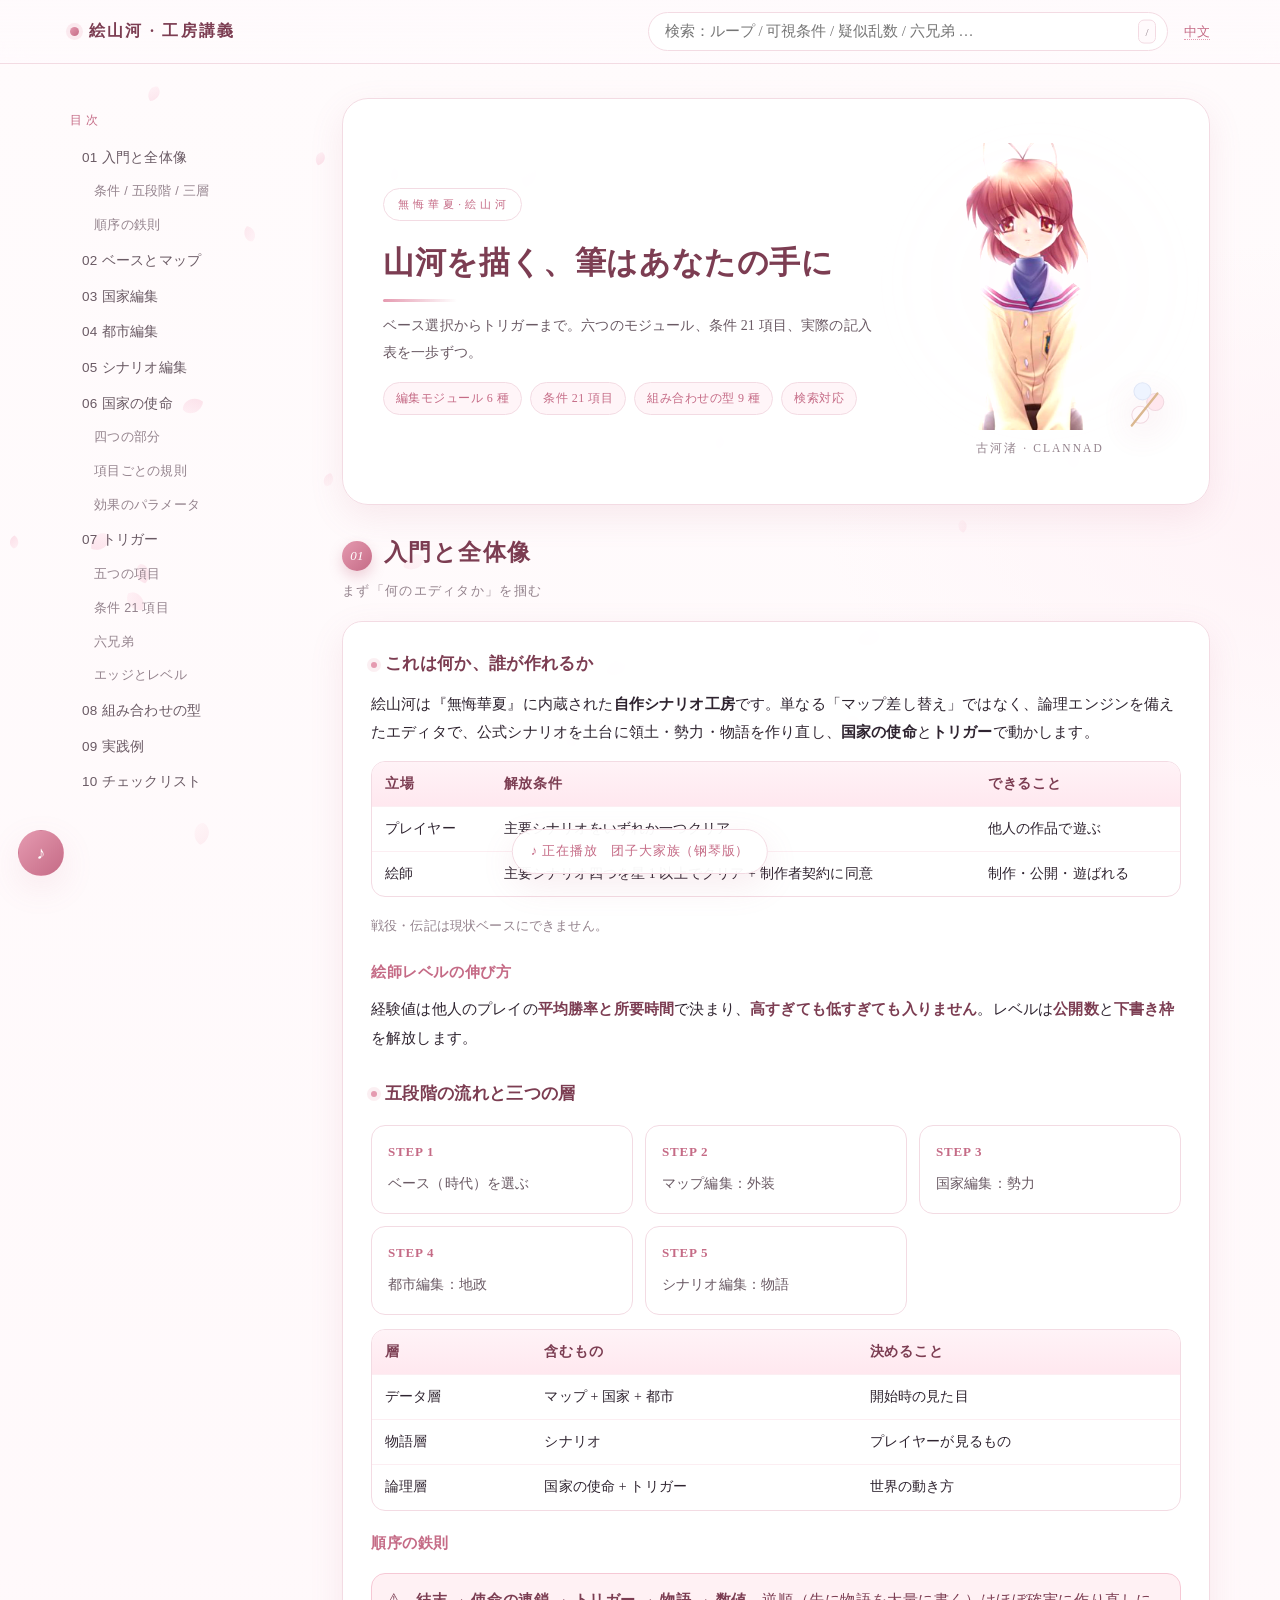
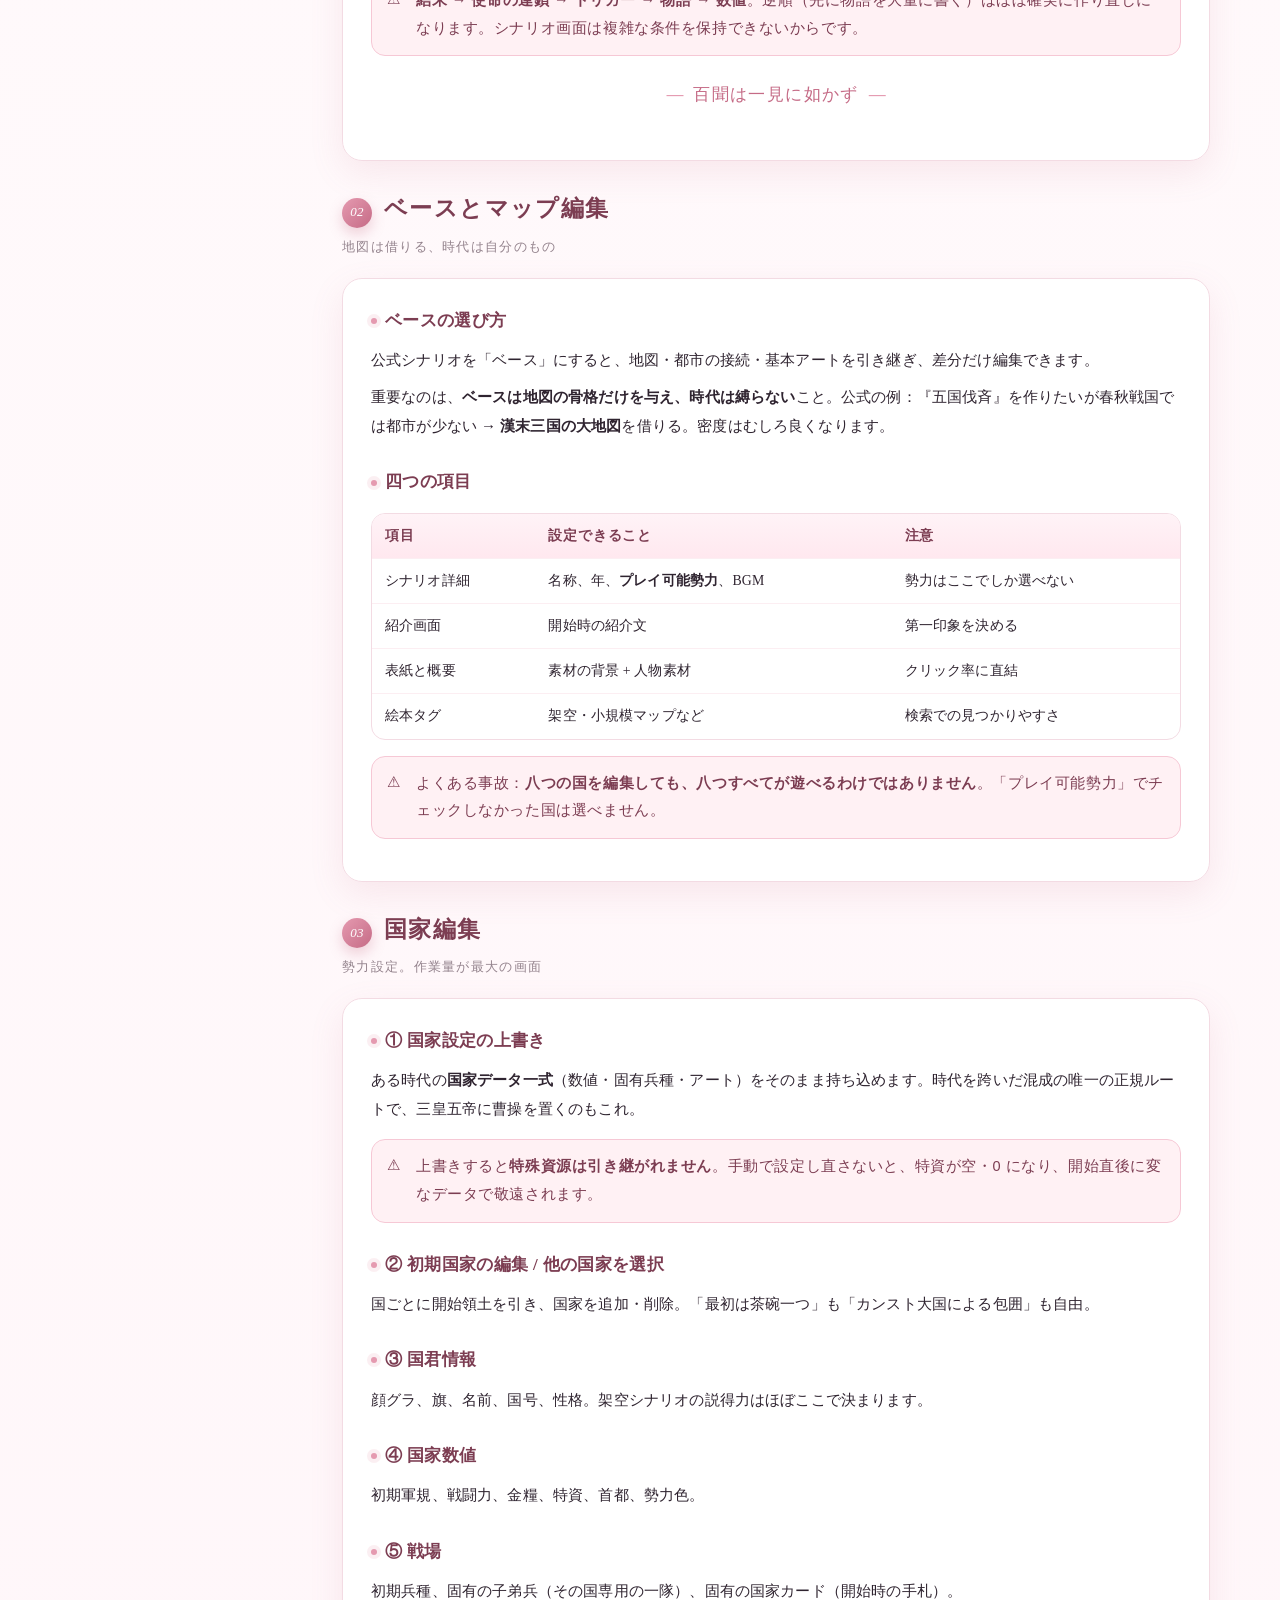
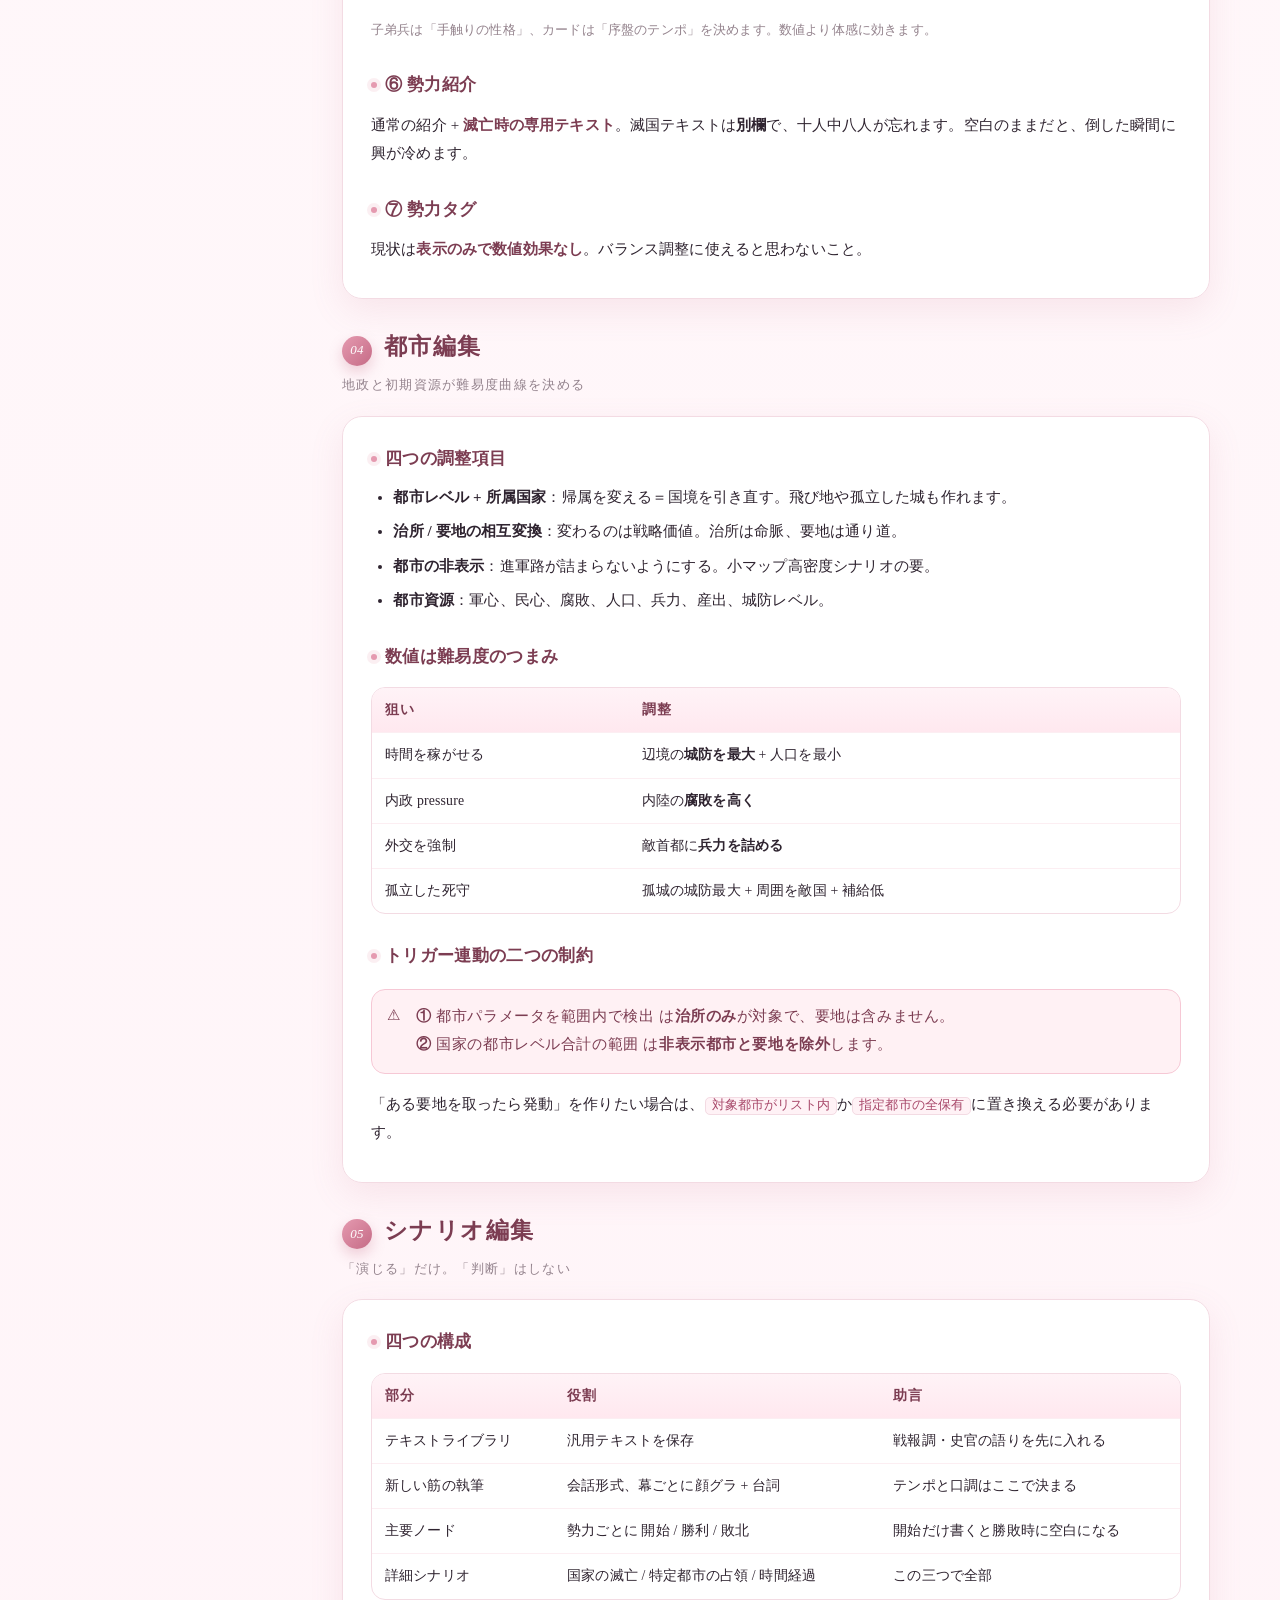
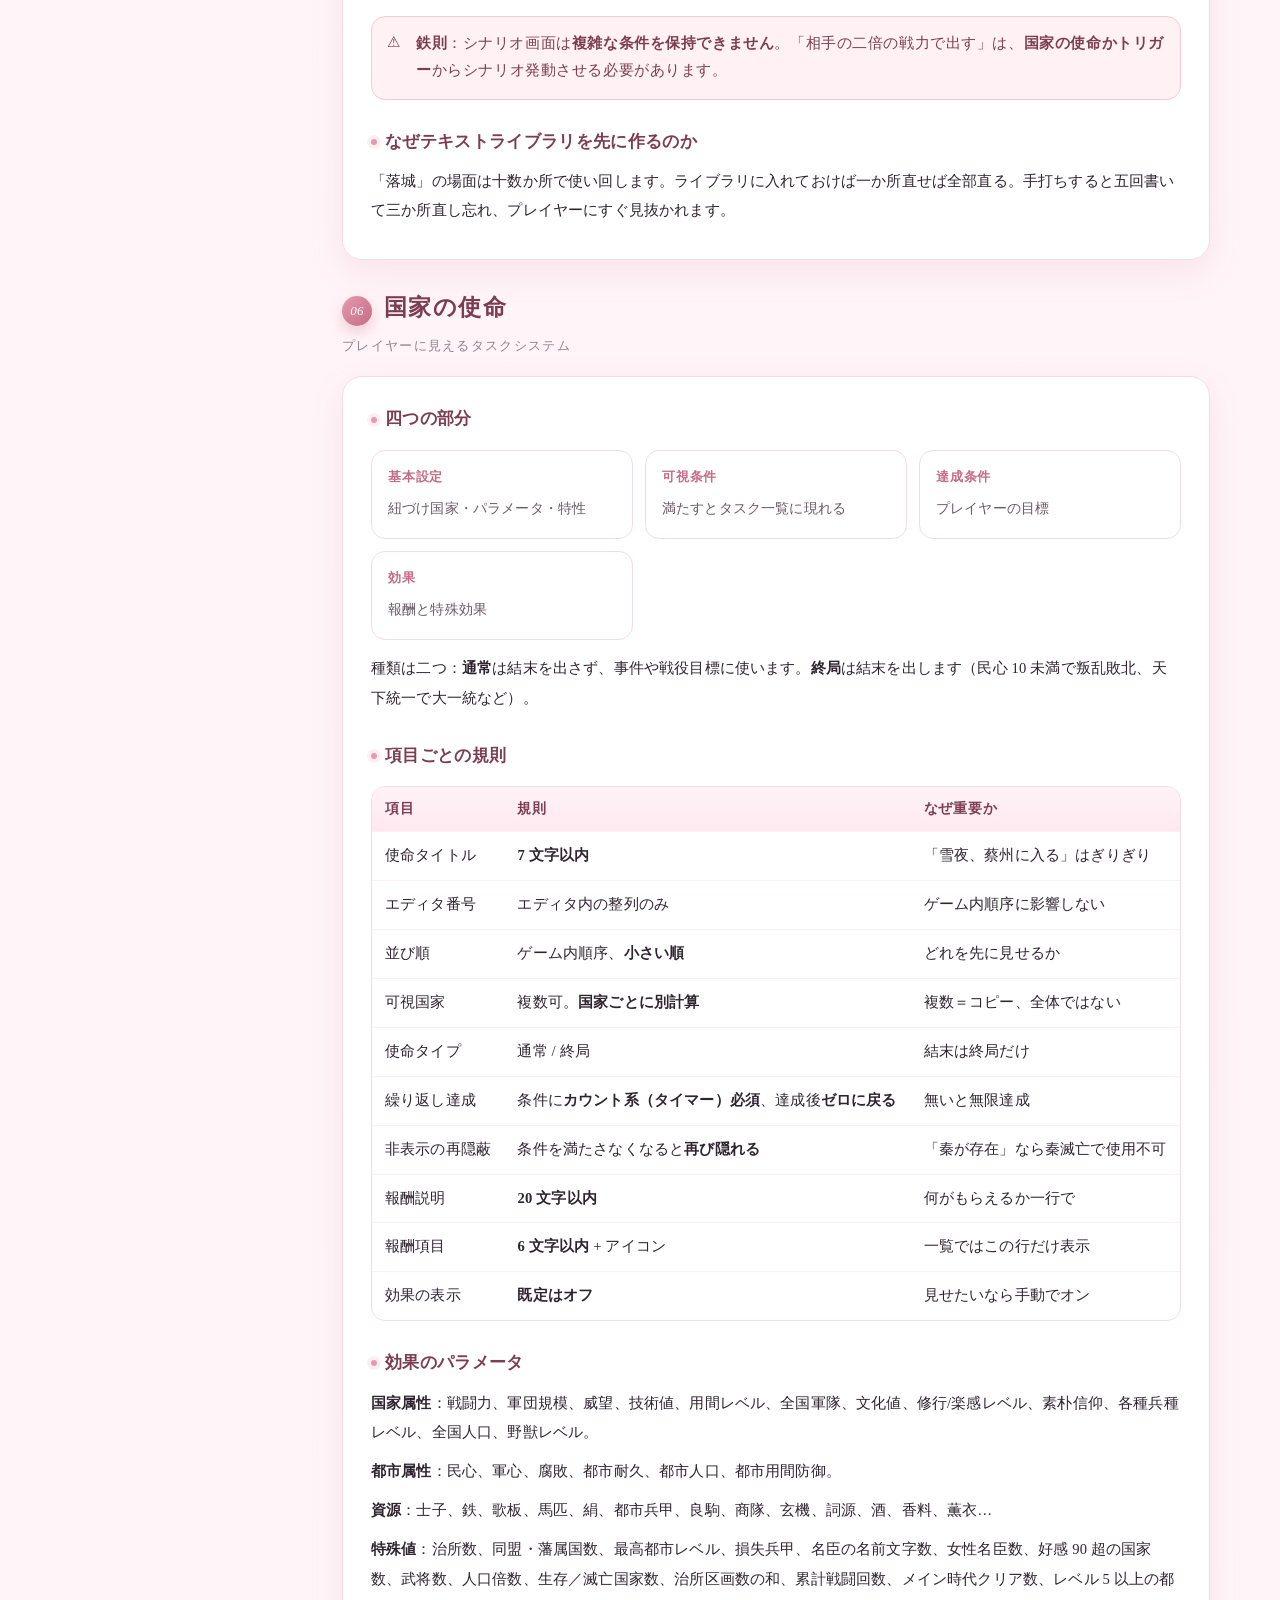
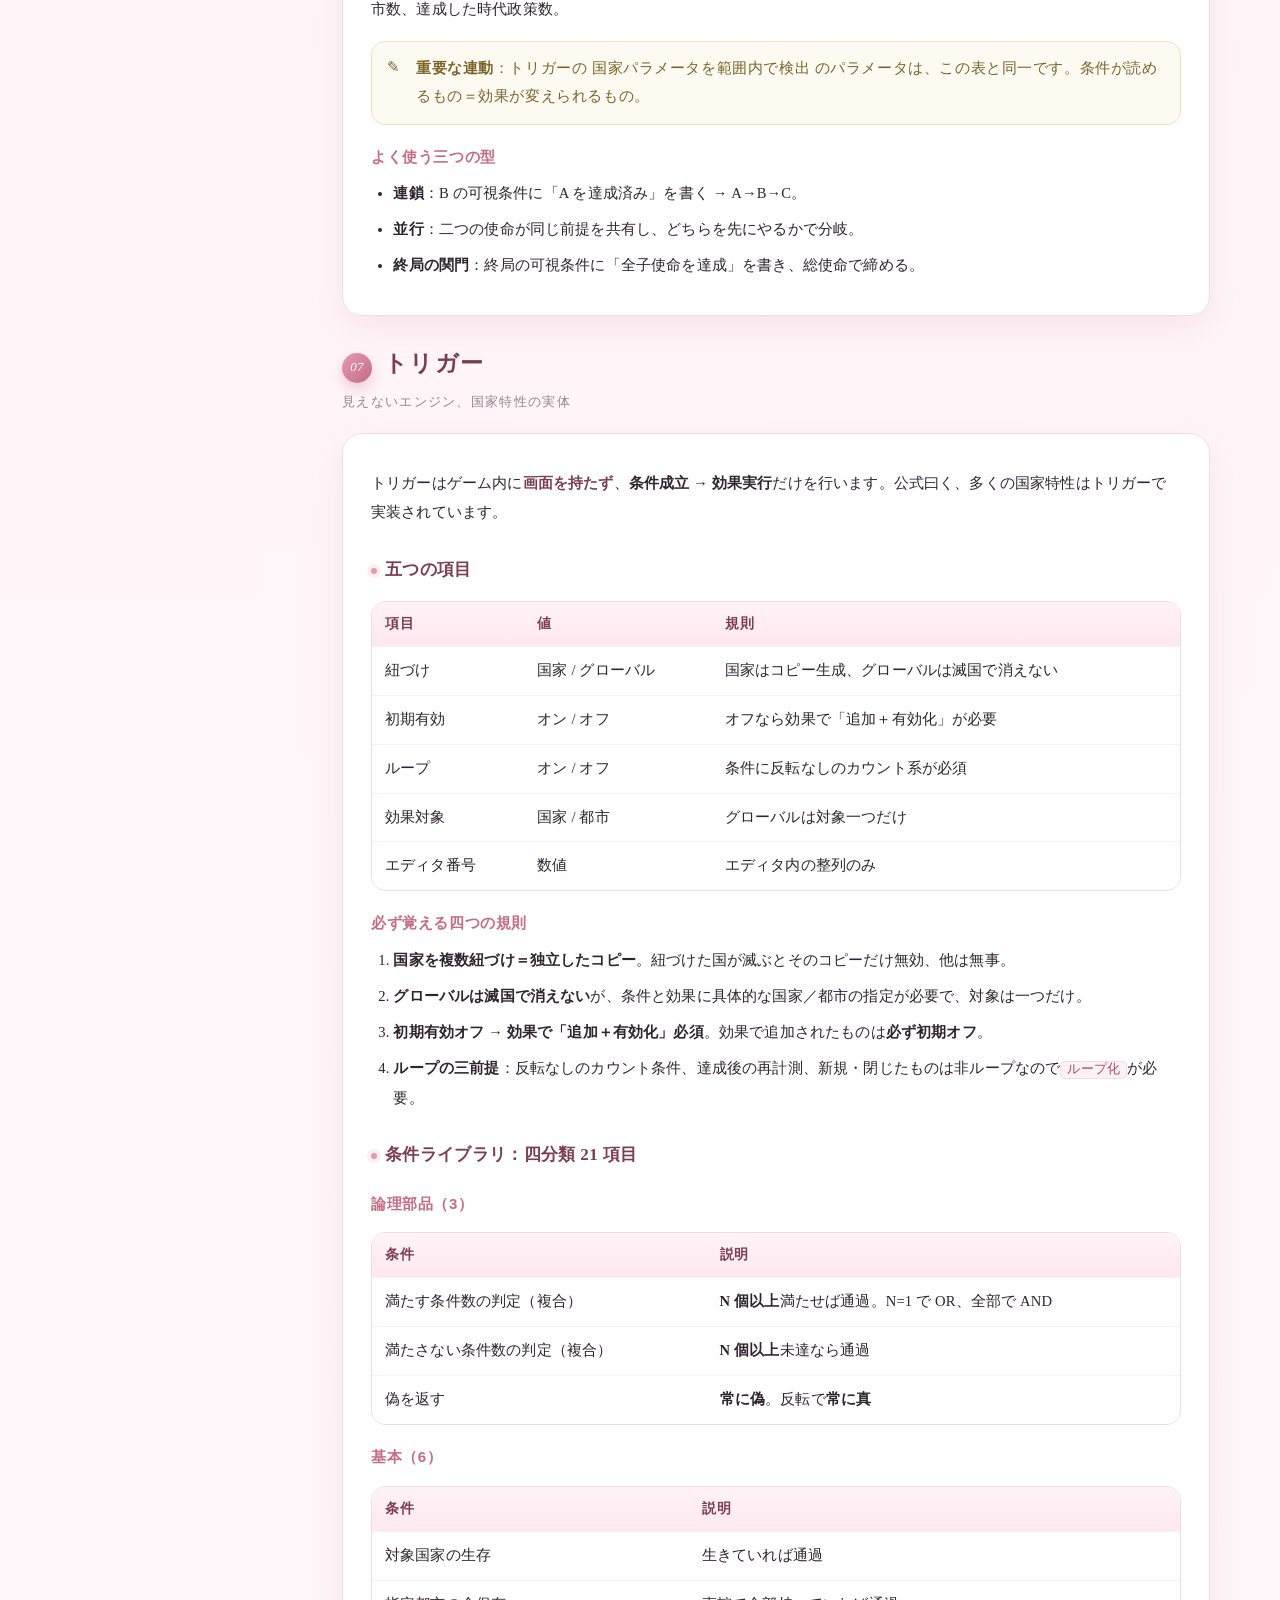
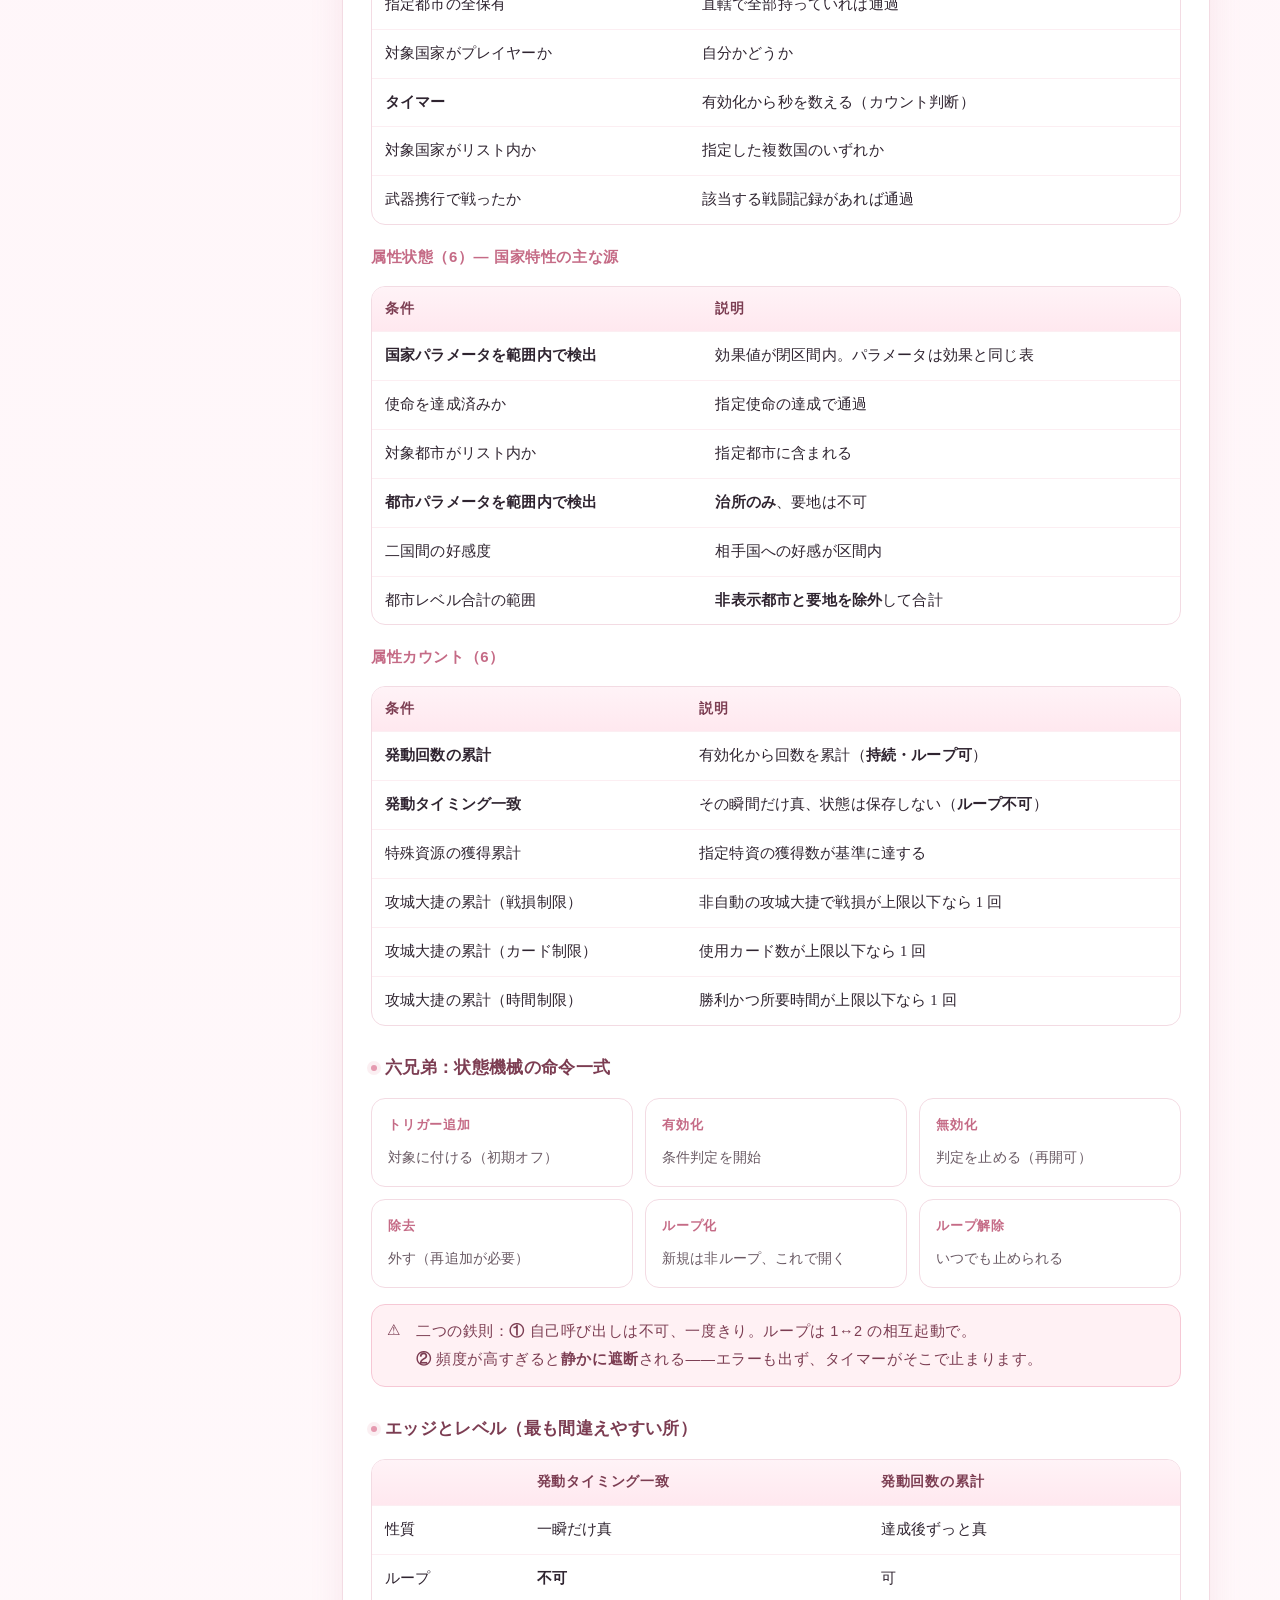
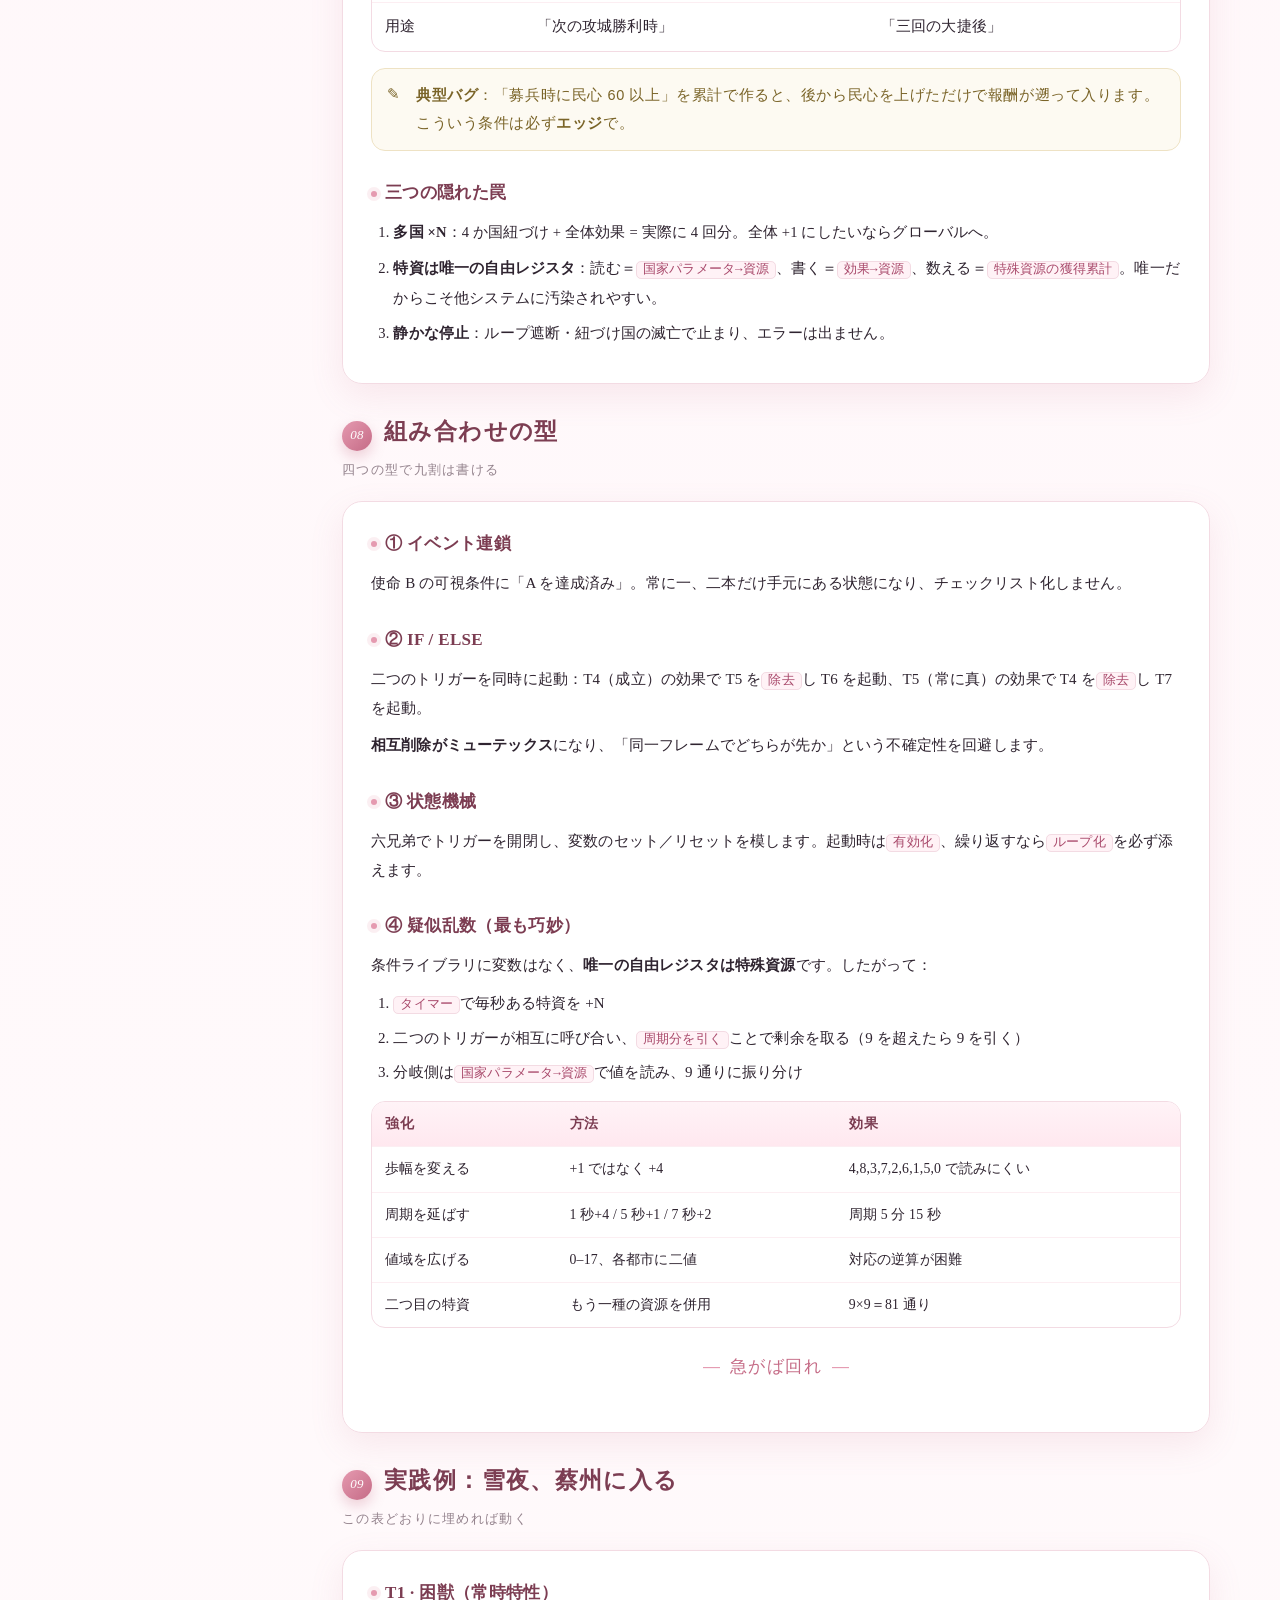
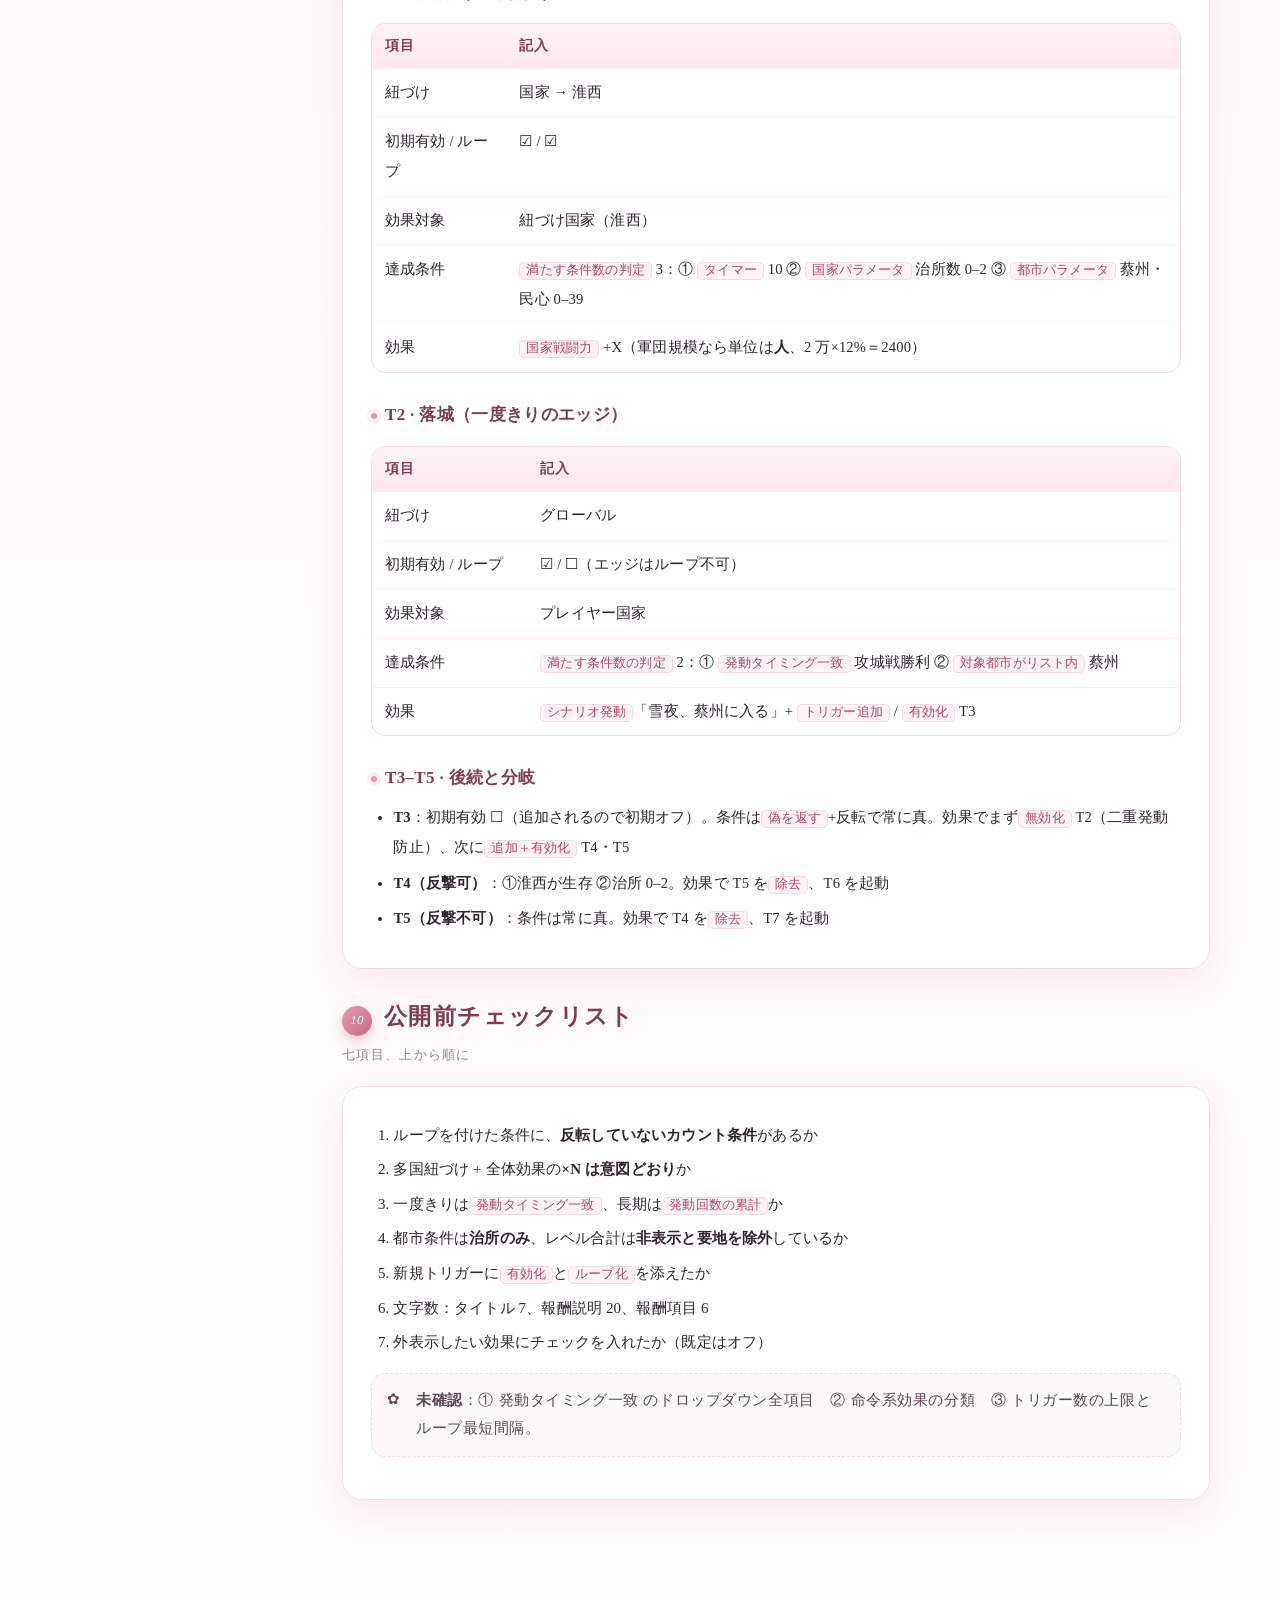
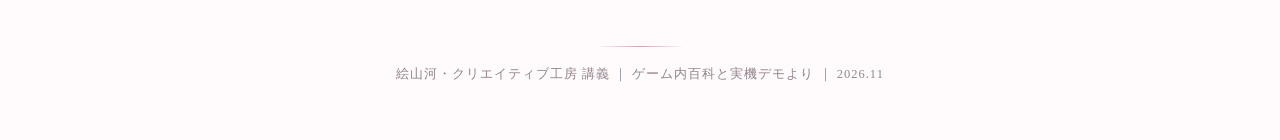
==== commit 40a35d28: "feat: 播放时显示曲目提示；音频加版本参数避免缓存旧曲" ====
--- a/ja.html
+++ b/ja.html
@@ -197,6 +197,15 @@
 /* 表格数值列：等宽感 */
 td code,p code,li code{font-family:"SFMono-Regular",Consolas,monospace}
 
+/* 曲目提示 */
+.nowplaying{position:fixed; left:50%; bottom:26px; transform:translate(-50%,14px); z-index:35;
+  background:rgba(255,255,255,.96); border:1px solid var(--line); border-radius:999px;
+  padding:9px 18px; font-size:13px; color:var(--pink-d); box-shadow:var(--shadow);
+  font-family:var(--f-accent); letter-spacing:.06em; opacity:0; pointer-events:none; transition:.45s}
+.nowplaying.show{opacity:1; transform:translate(-50%,0)}
+.nowplaying .wave{font-family:Georgia,serif; font-style:italic}
+@media (max-width:980px){.nowplaying{bottom:74px; font-size:12px; padding:8px 14px}}
+
 </style>
 </head>
 <body class="ja">
@@ -836,7 +845,7 @@
 
   function ensure() {
     if (audio) return audio;
-    audio = new Audio('dango_96.mp3');
+    audio = new Audio('dango_96.mp3?v=2');
     audio.loop = true;
     audio.preload = 'auto';
     audio.volume = 0;
@@ -865,6 +874,7 @@
         on = true; btn.classList.add('on'); btn.classList.remove('wait');
         btn.setAttribute('aria-pressed', 'true');
         ramp(VOL, 3000);            /* 淡入 3 秒 */
+        toast();
       }).catch(function () {        /* 被自动播放策略拦住 → 等第一次交互 */
         arm();
       });
@@ -889,6 +899,20 @@
     if (!on) start();
   }
 
+  function toast() {
+    var el = document.getElementById('nowplaying');
+    if (!el) {
+      el = document.createElement('div');
+      el.id = 'nowplaying';
+      el.className = 'nowplaying';
+      el.innerHTML = '<span class="wave">♪</span> 正在播放　团子大家族（钢琴版）';
+      document.body.appendChild(el);
+    }
+    el.classList.add('show');
+    clearTimeout(el._t);
+    el._t = setTimeout(function () { el.classList.remove('show'); }, 5000);
+  }
+
   function stop() {
     on = false; btn.classList.remove('on'); btn.setAttribute('aria-pressed', 'false');
     ramp(0, 2500, function () { if (!on && audio) audio.pause(); });  /* 淡出 2.5 秒 */
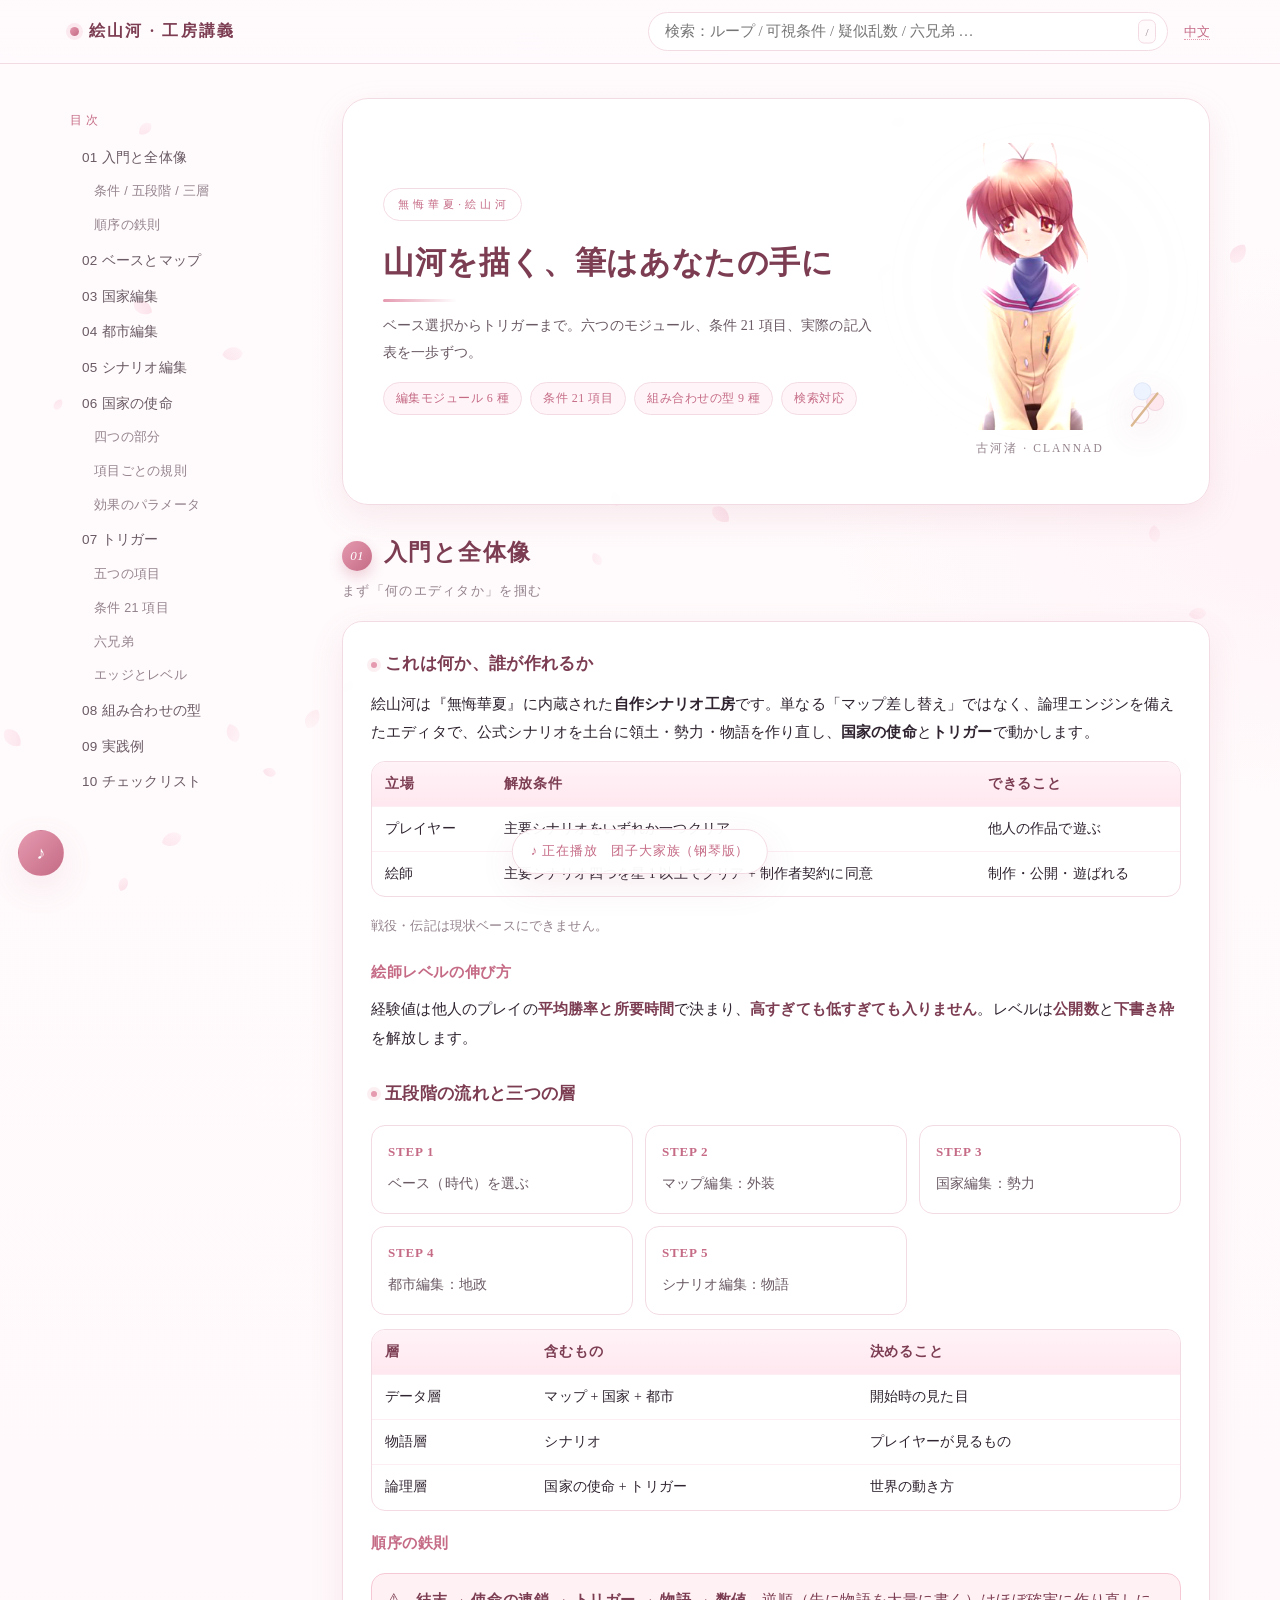
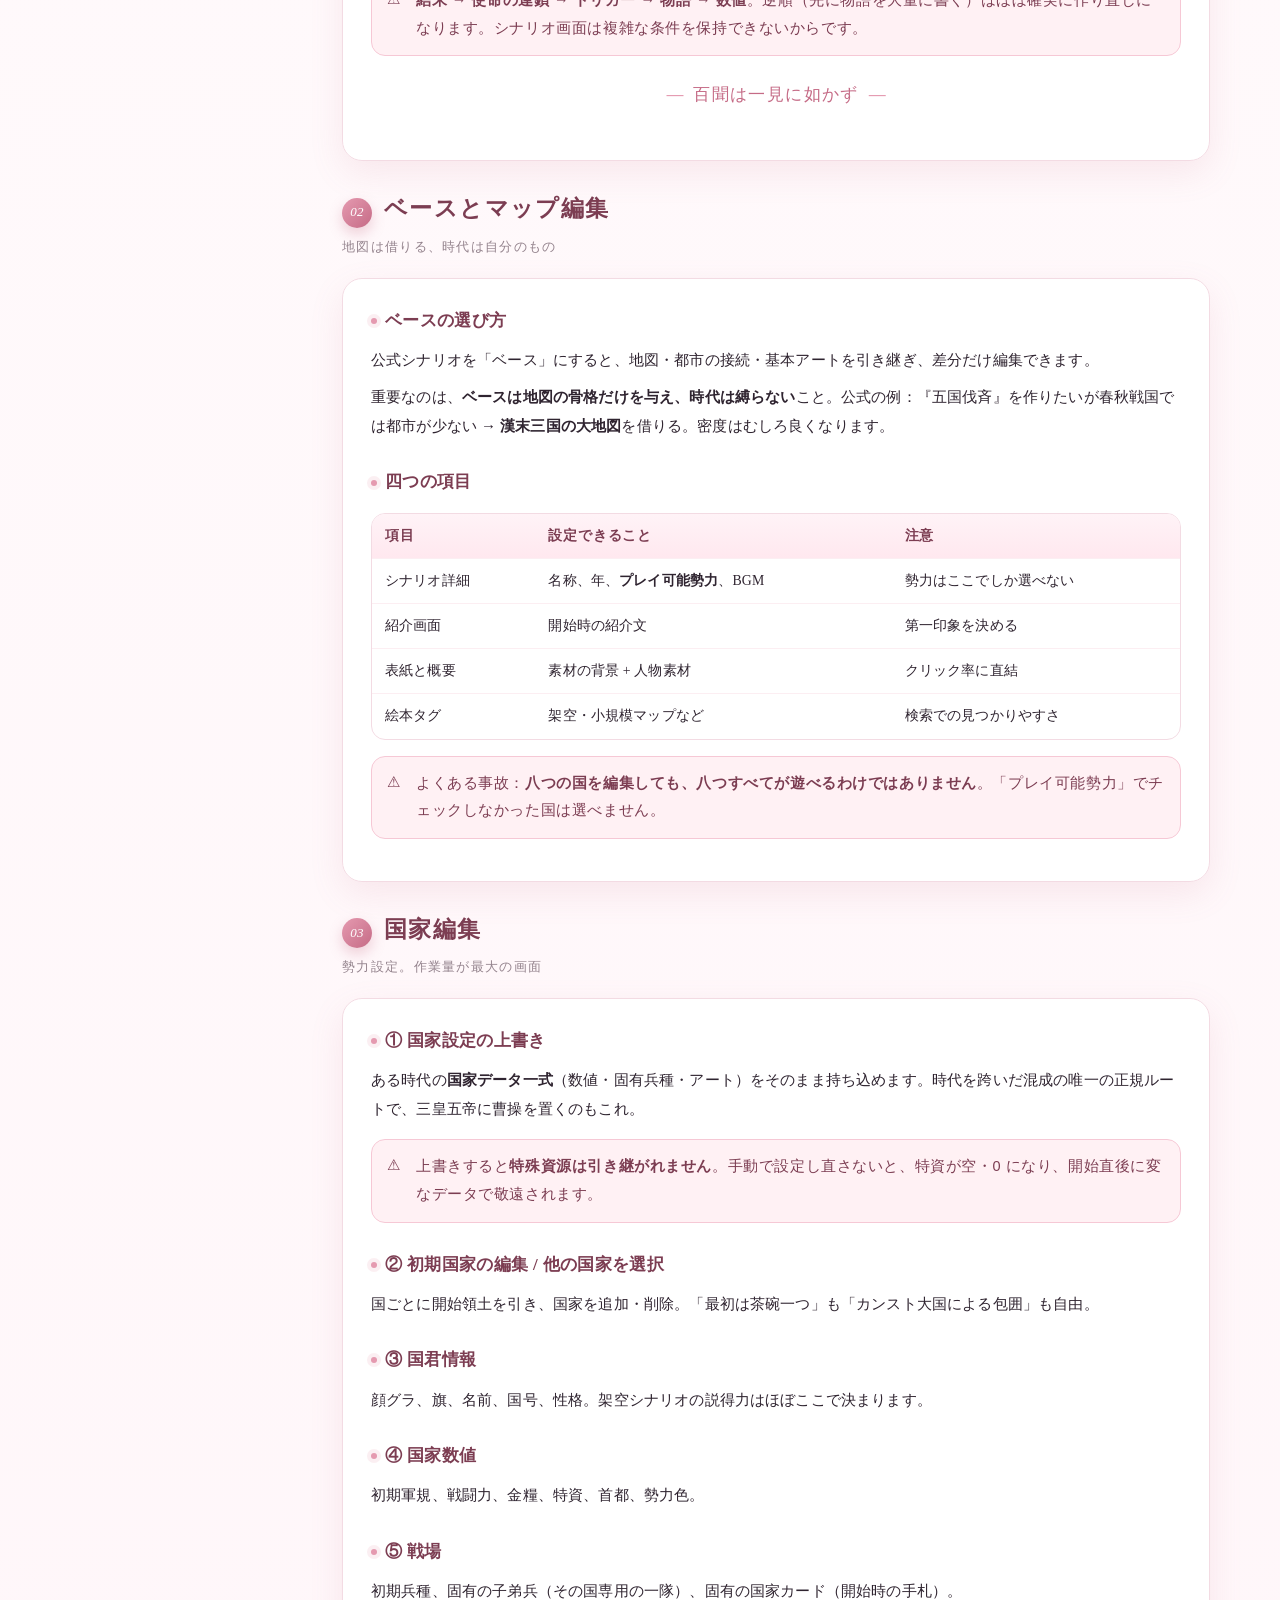
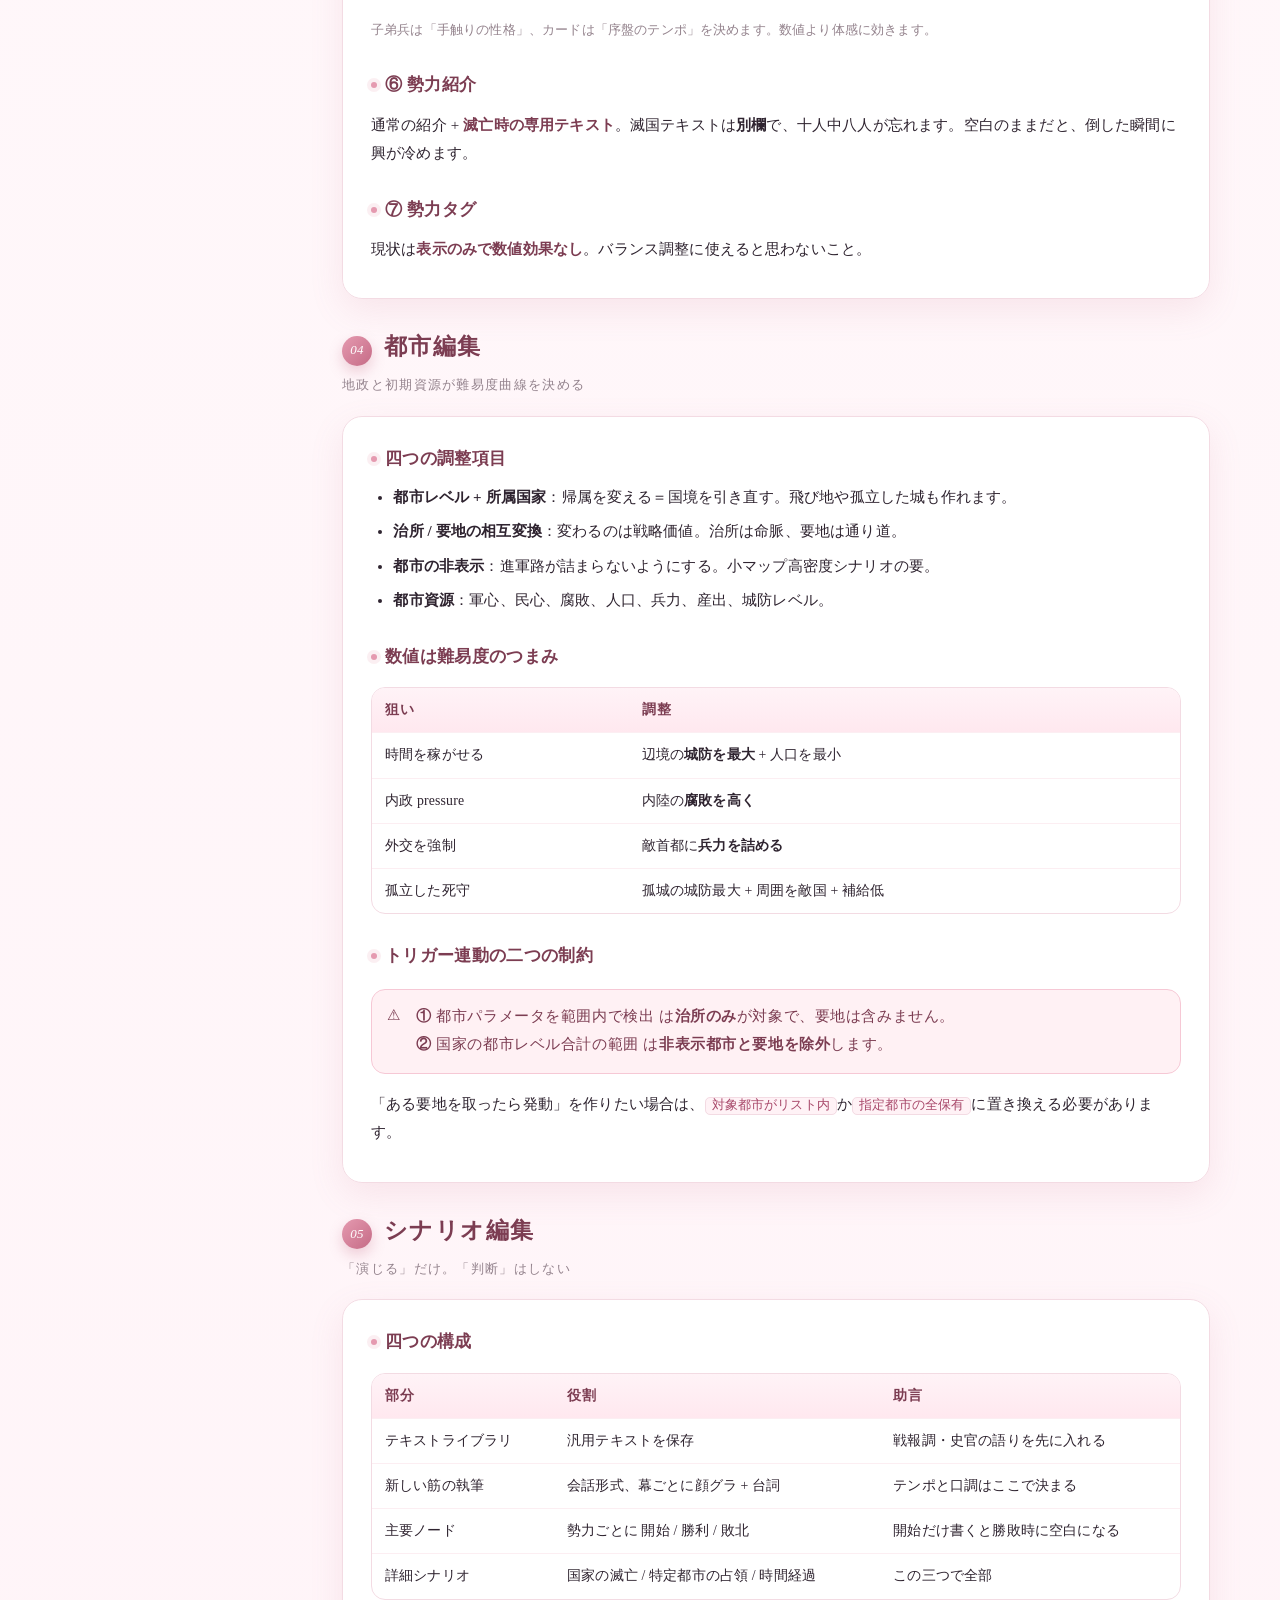
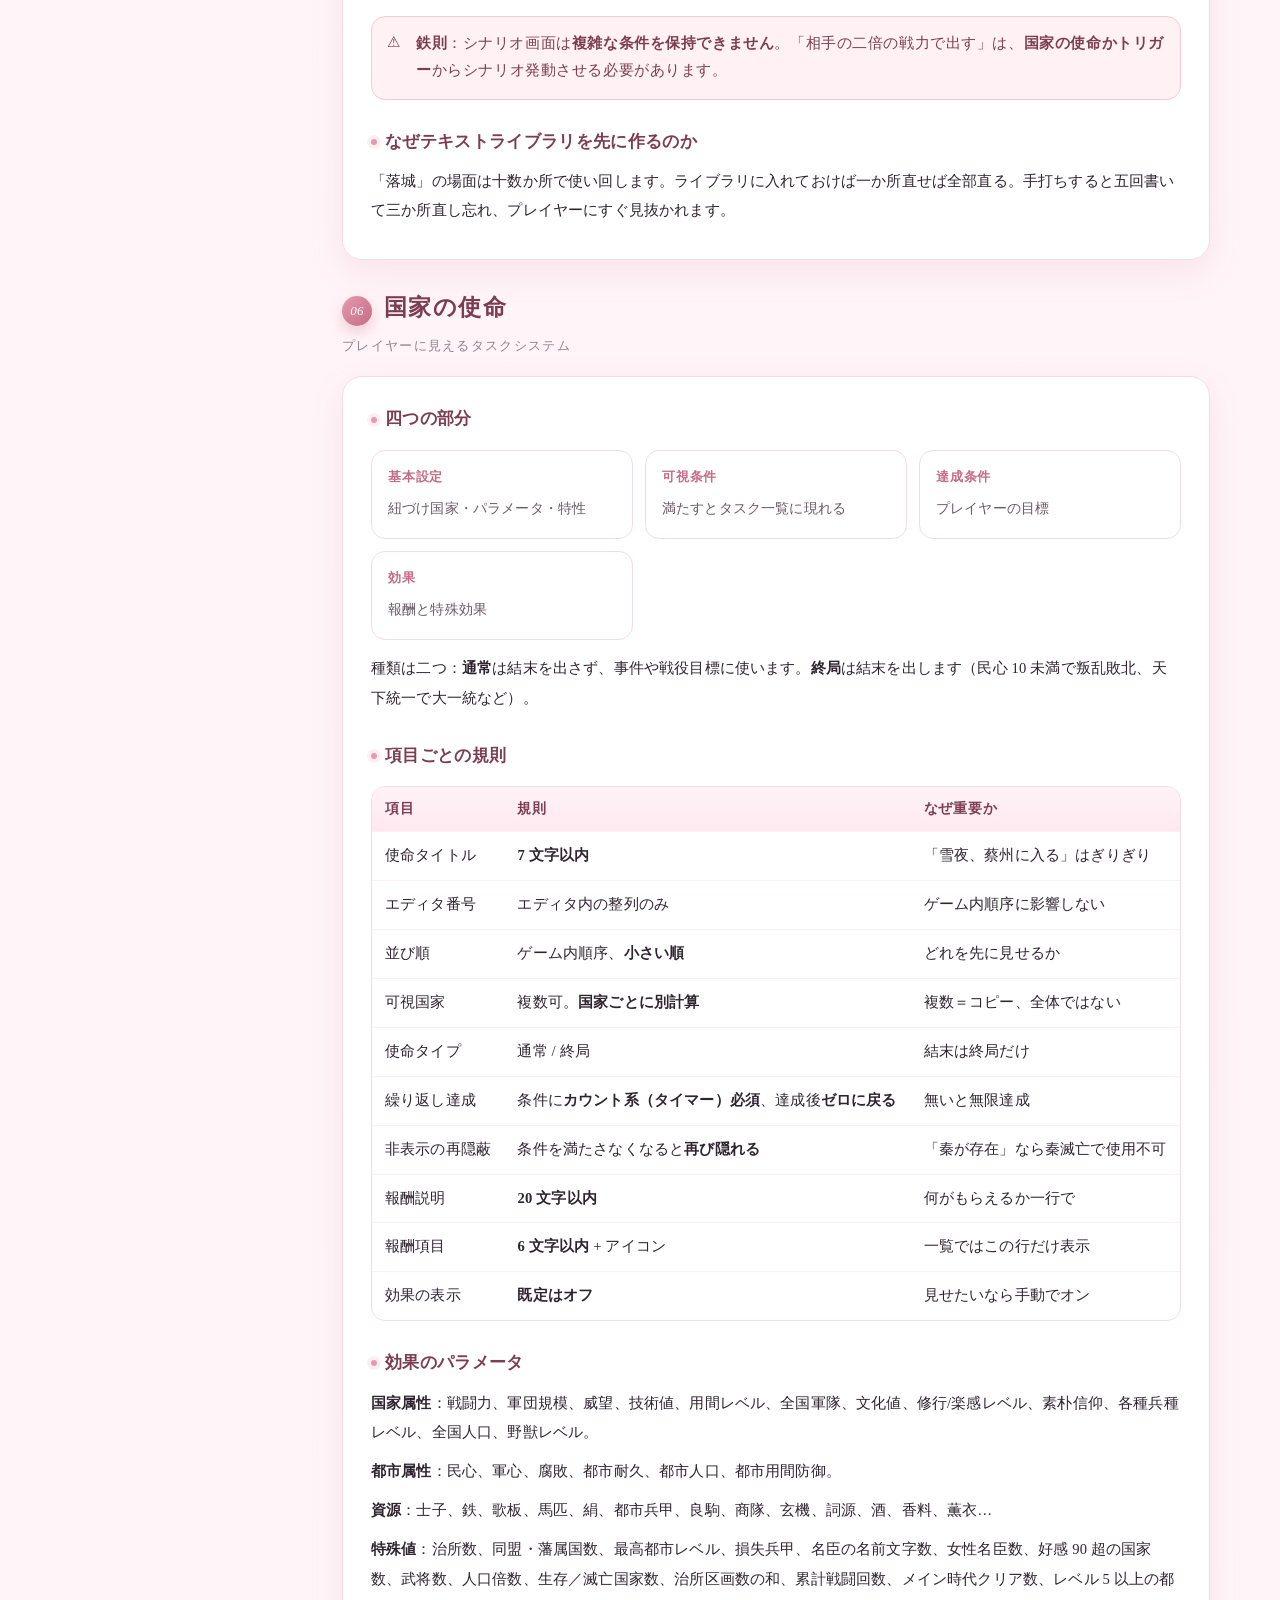
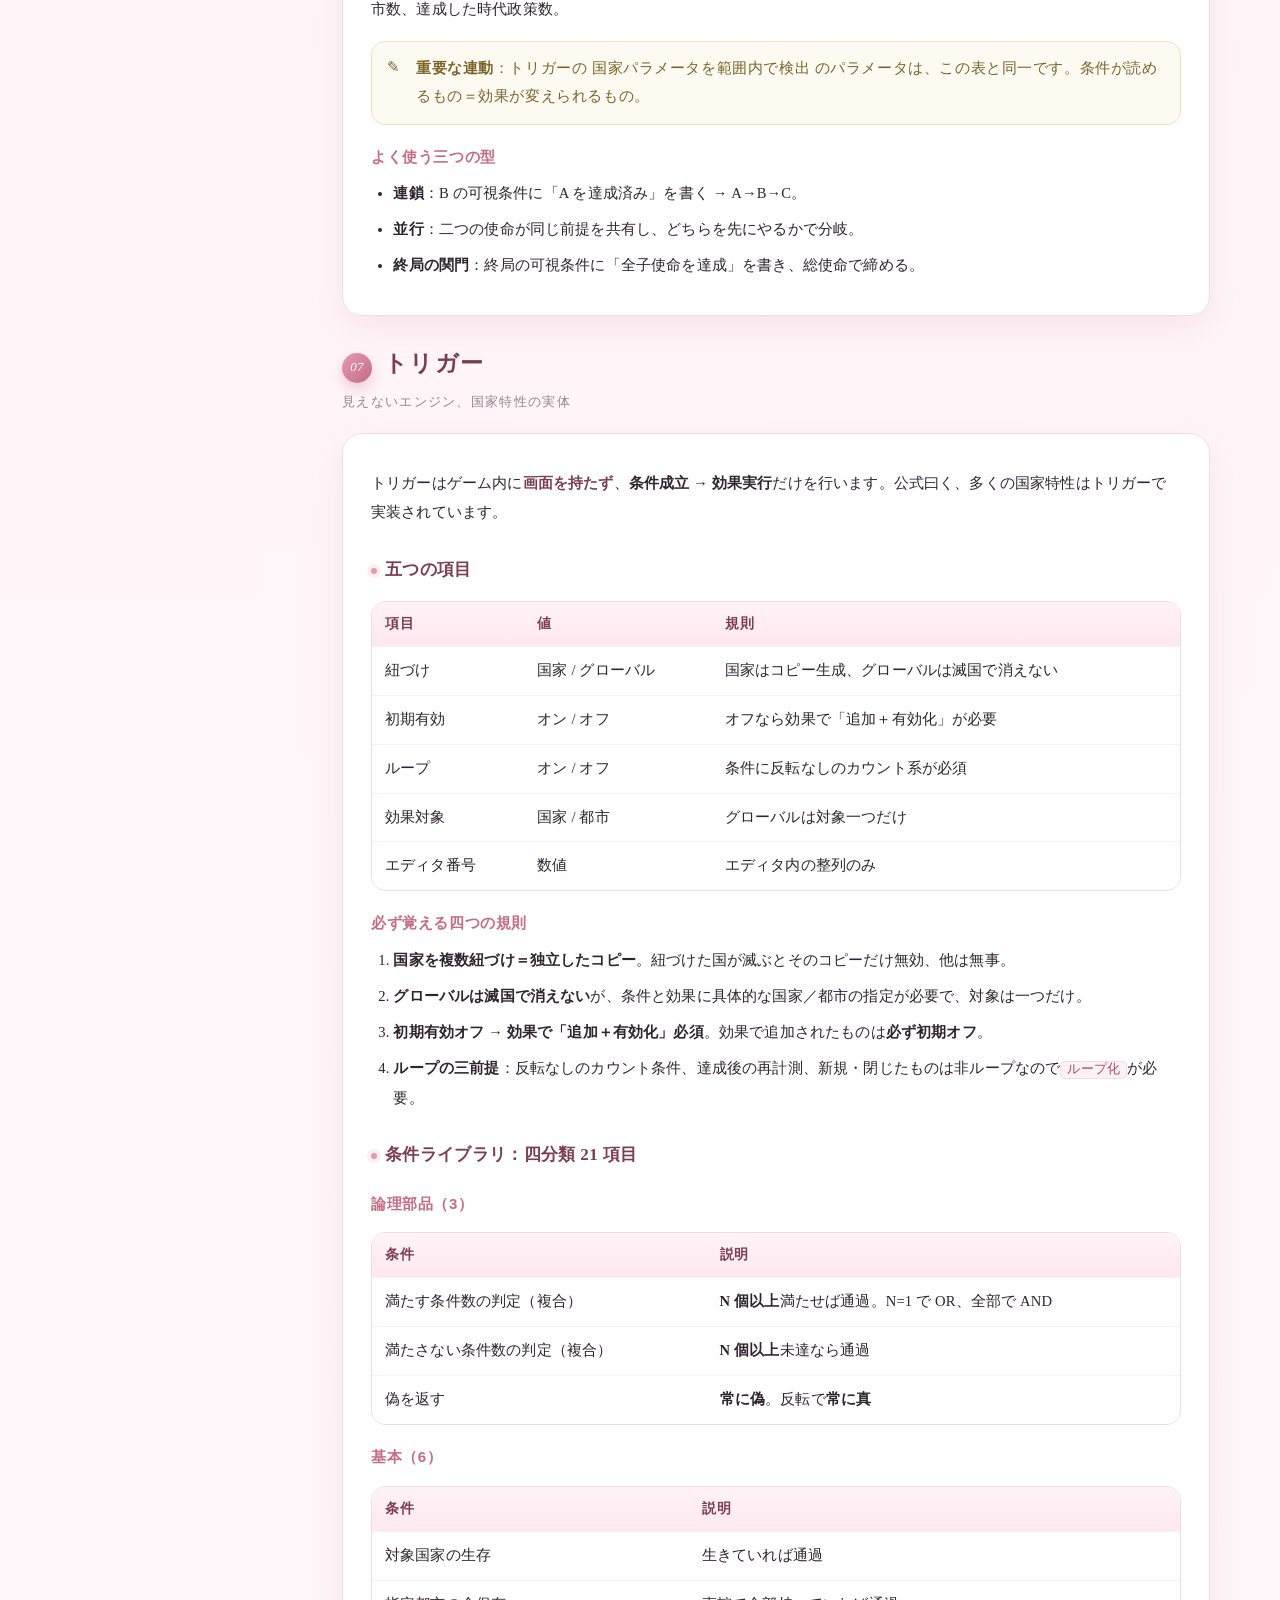
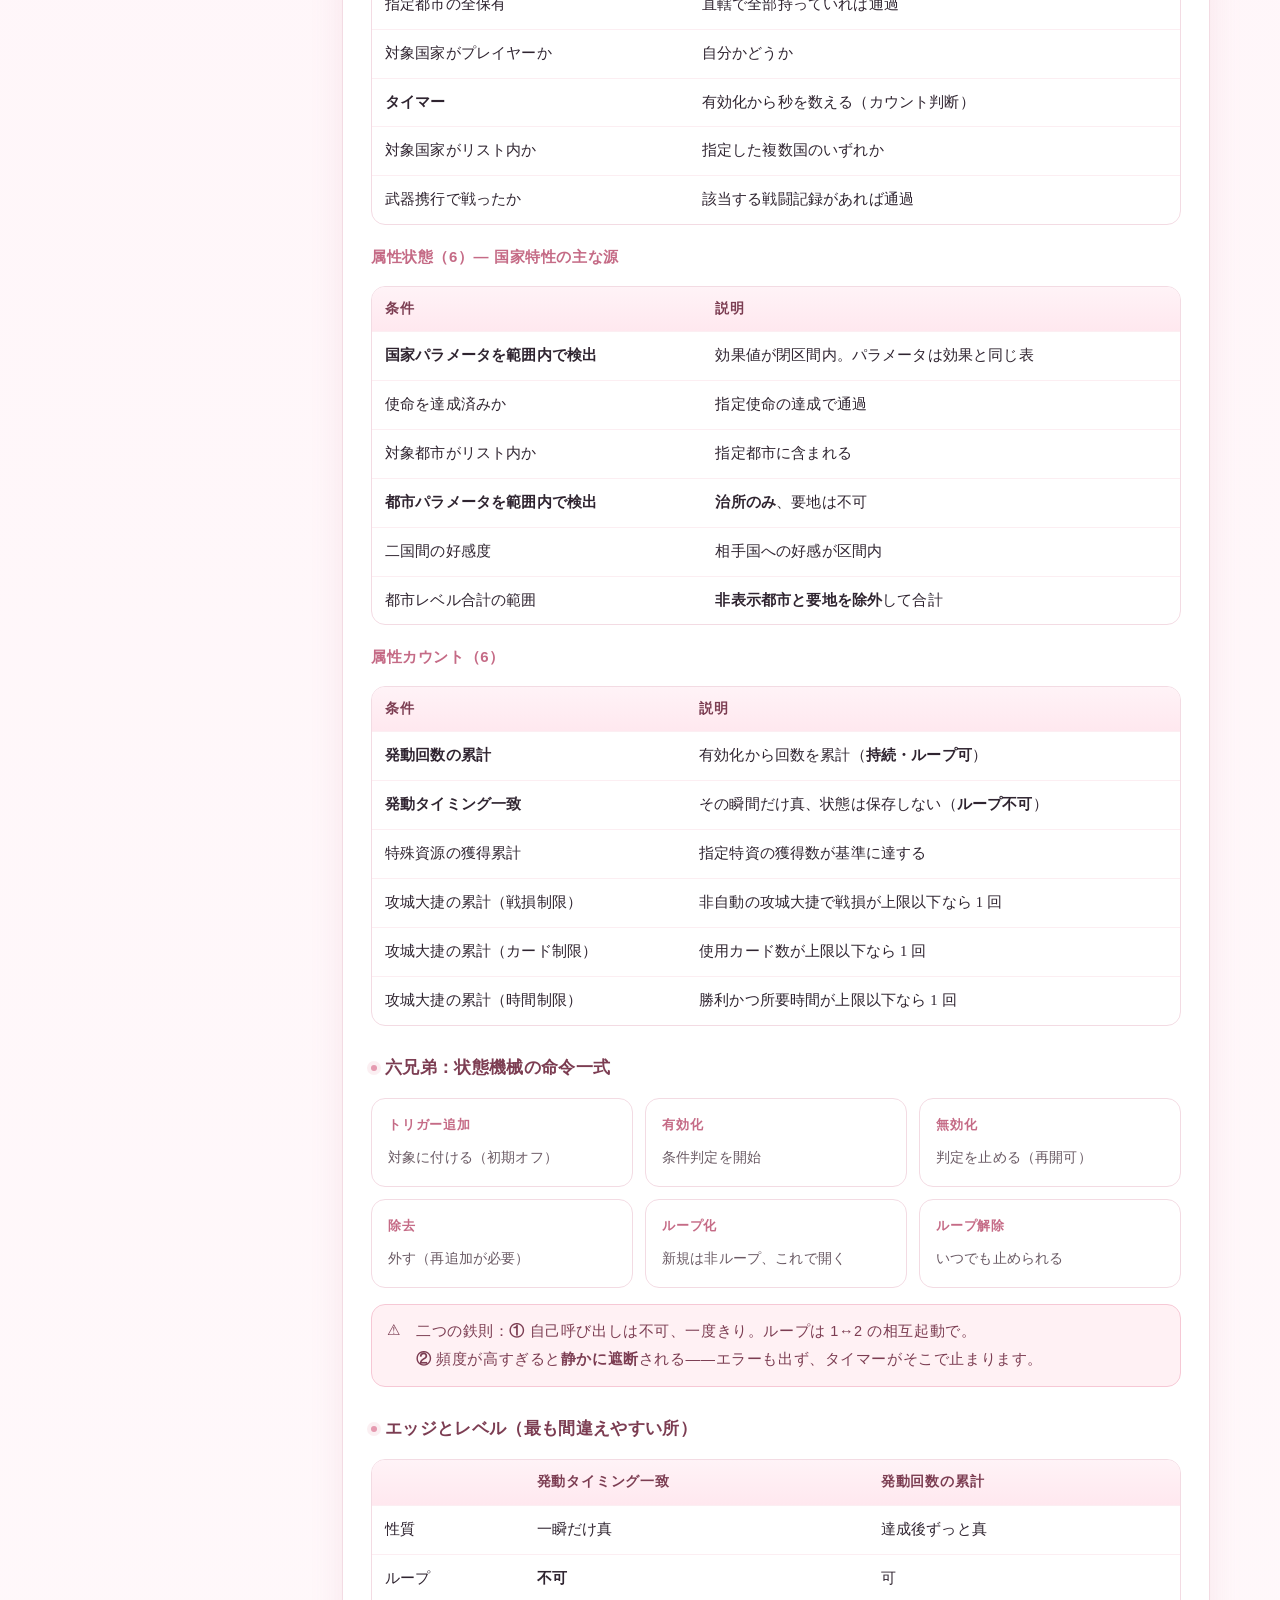
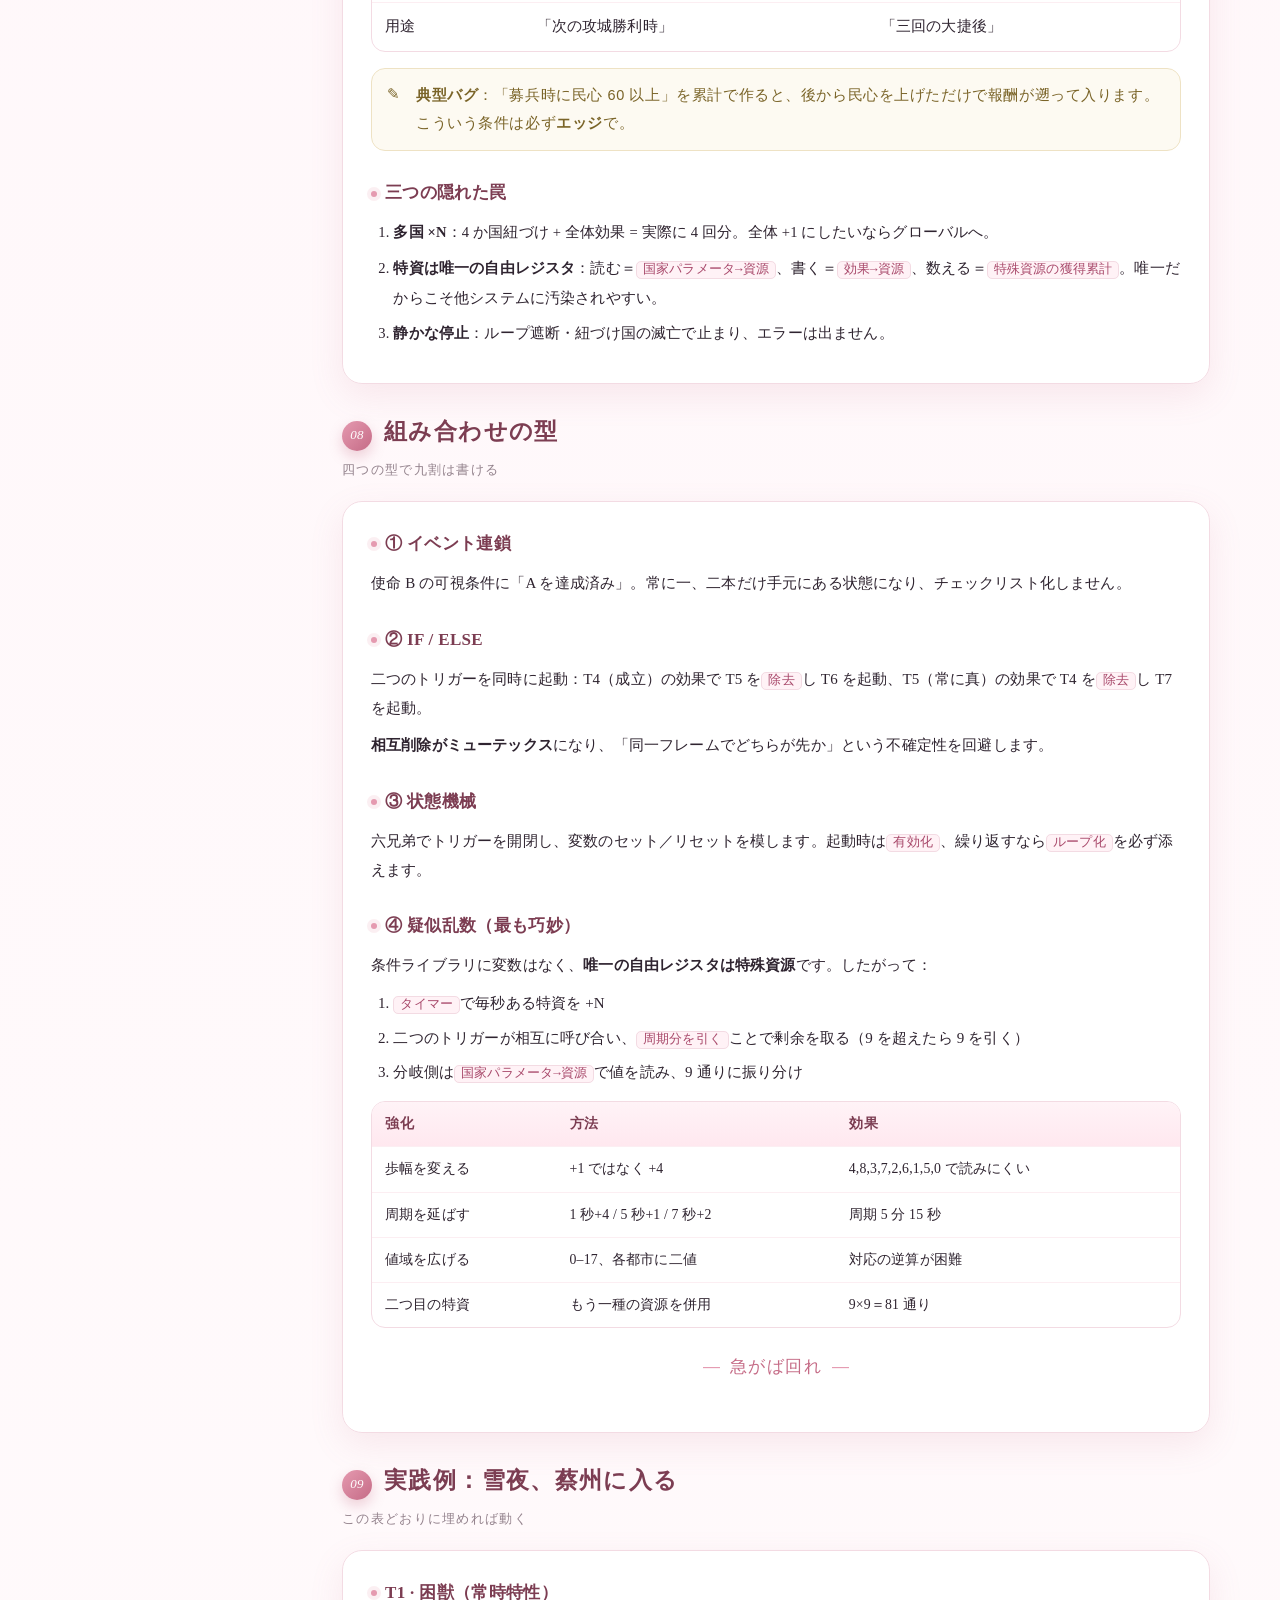
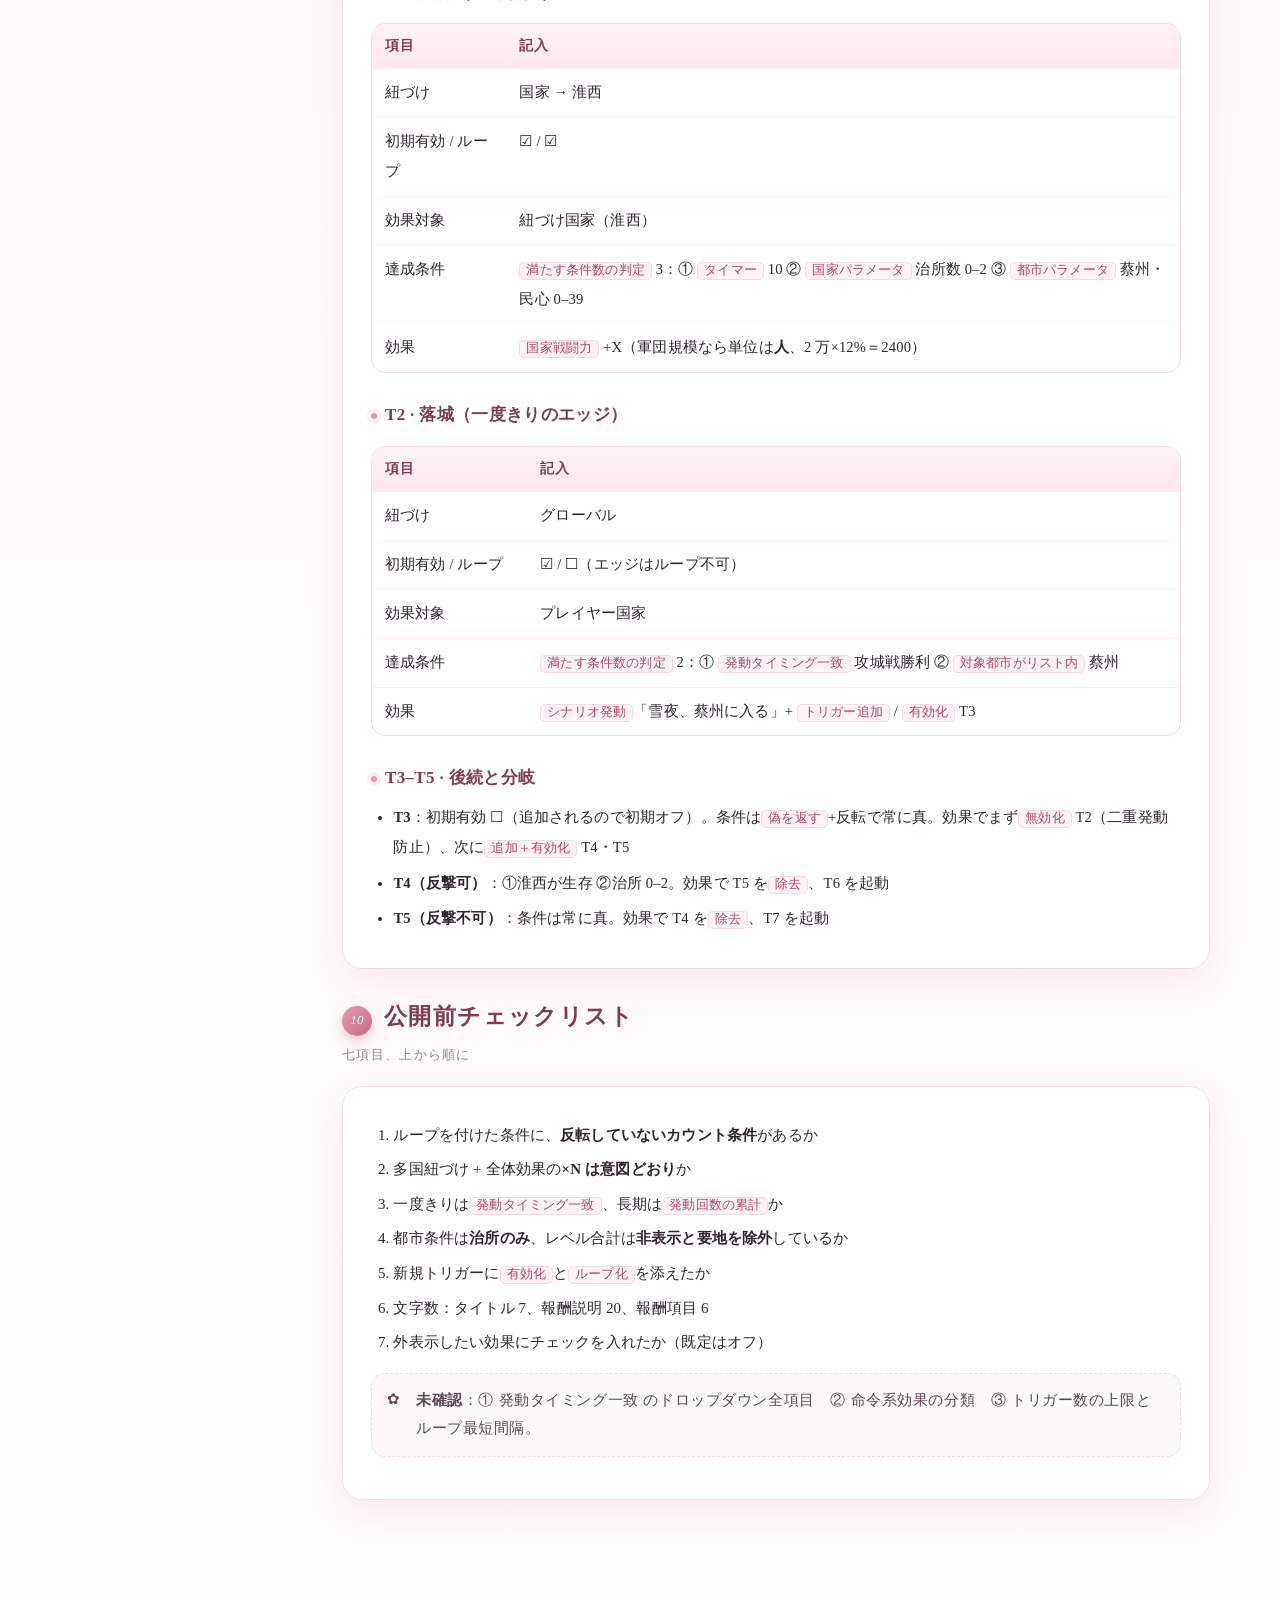
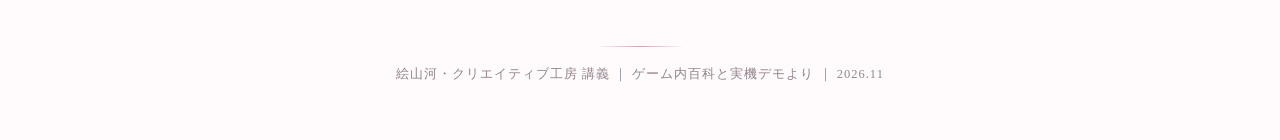
==== commit 83afd22d: "fix: 音轨改用响度归一化的团子大家族（-13 LUFS），音量 0.85；移除旧文件" ====
--- a/ja.html
+++ b/ja.html
@@ -841,11 +841,11 @@
   var btn = document.getElementById('music');
   if (!btn) return;
 
-  var audio = null, on = false, timer = null, VOL = 0.5, armed = false;
+  var audio = null, on = false, timer = null, VOL = 0.85, armed = false;
 
   function ensure() {
     if (audio) return audio;
-    audio = new Audio('dango_96.mp3?v=2');
+    audio = new Audio('dango_piano.mp3');
     audio.loop = true;
     audio.preload = 'auto';
     audio.volume = 0;
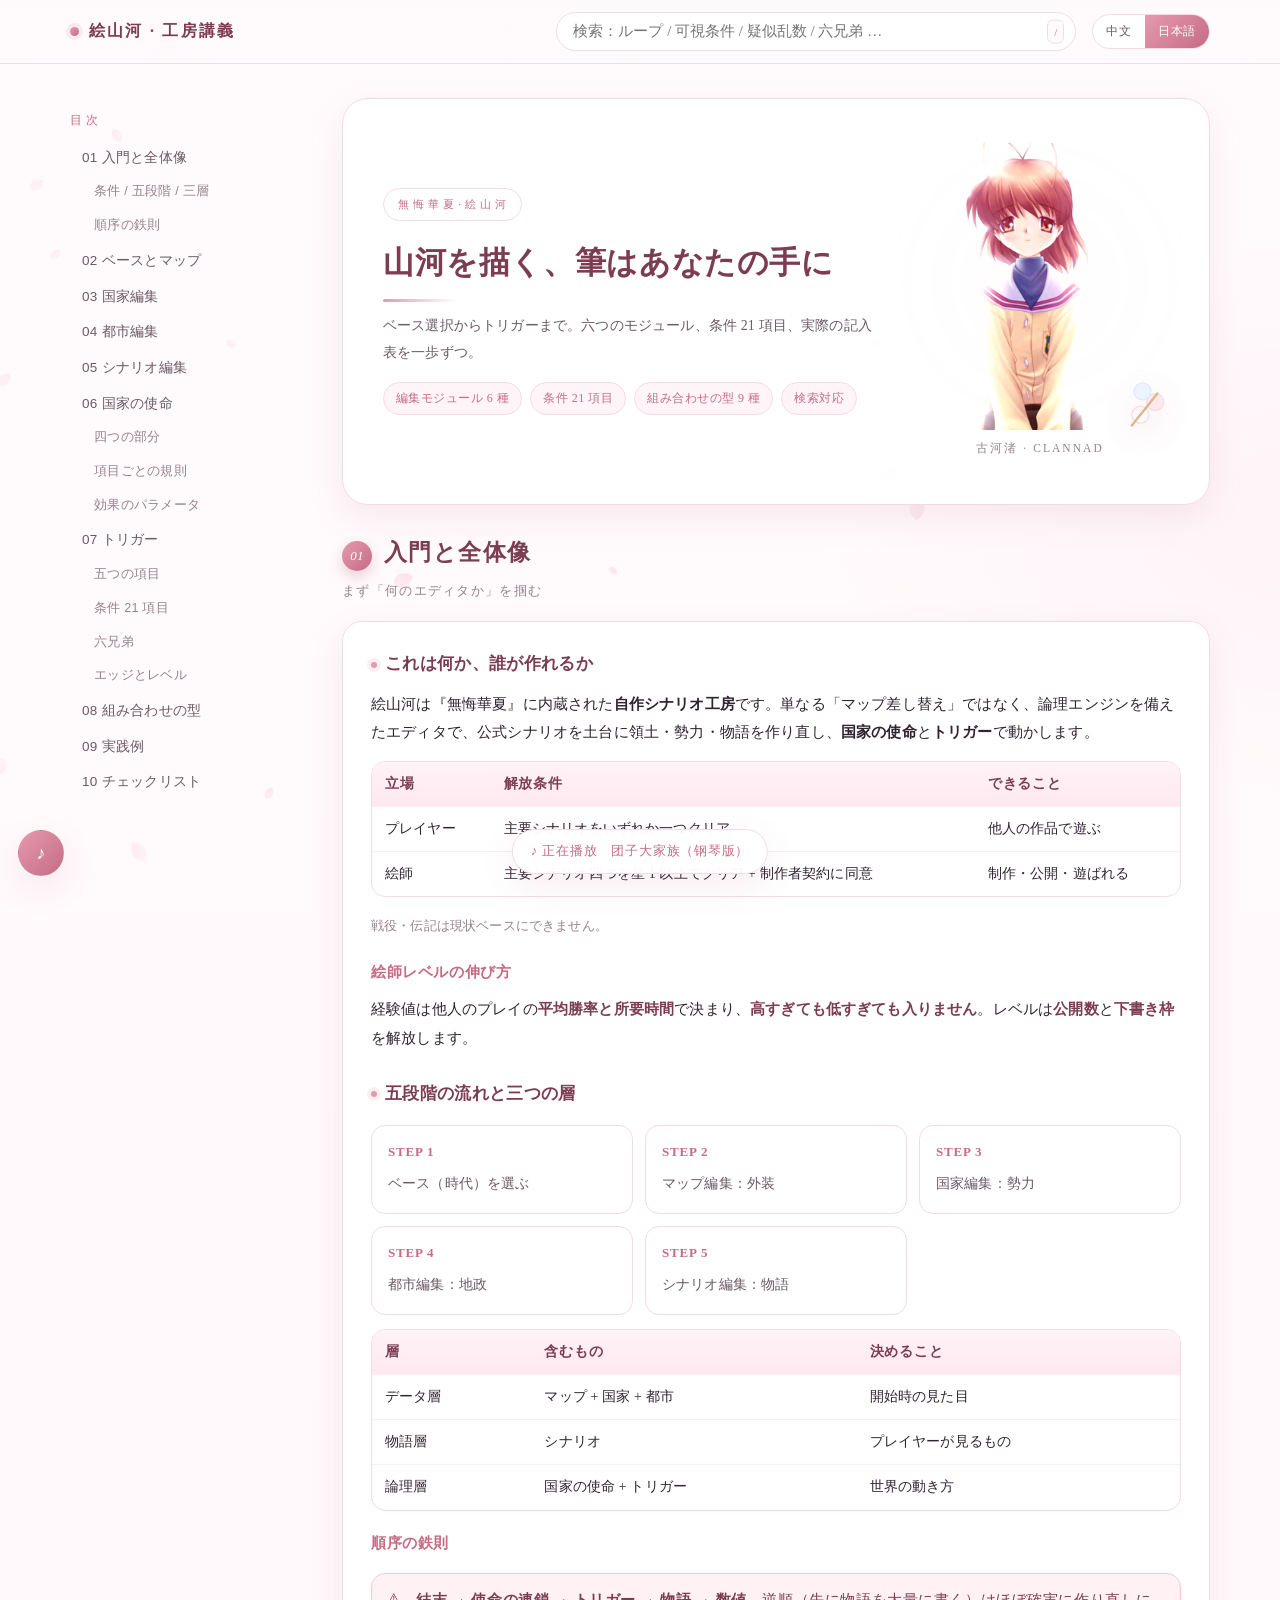
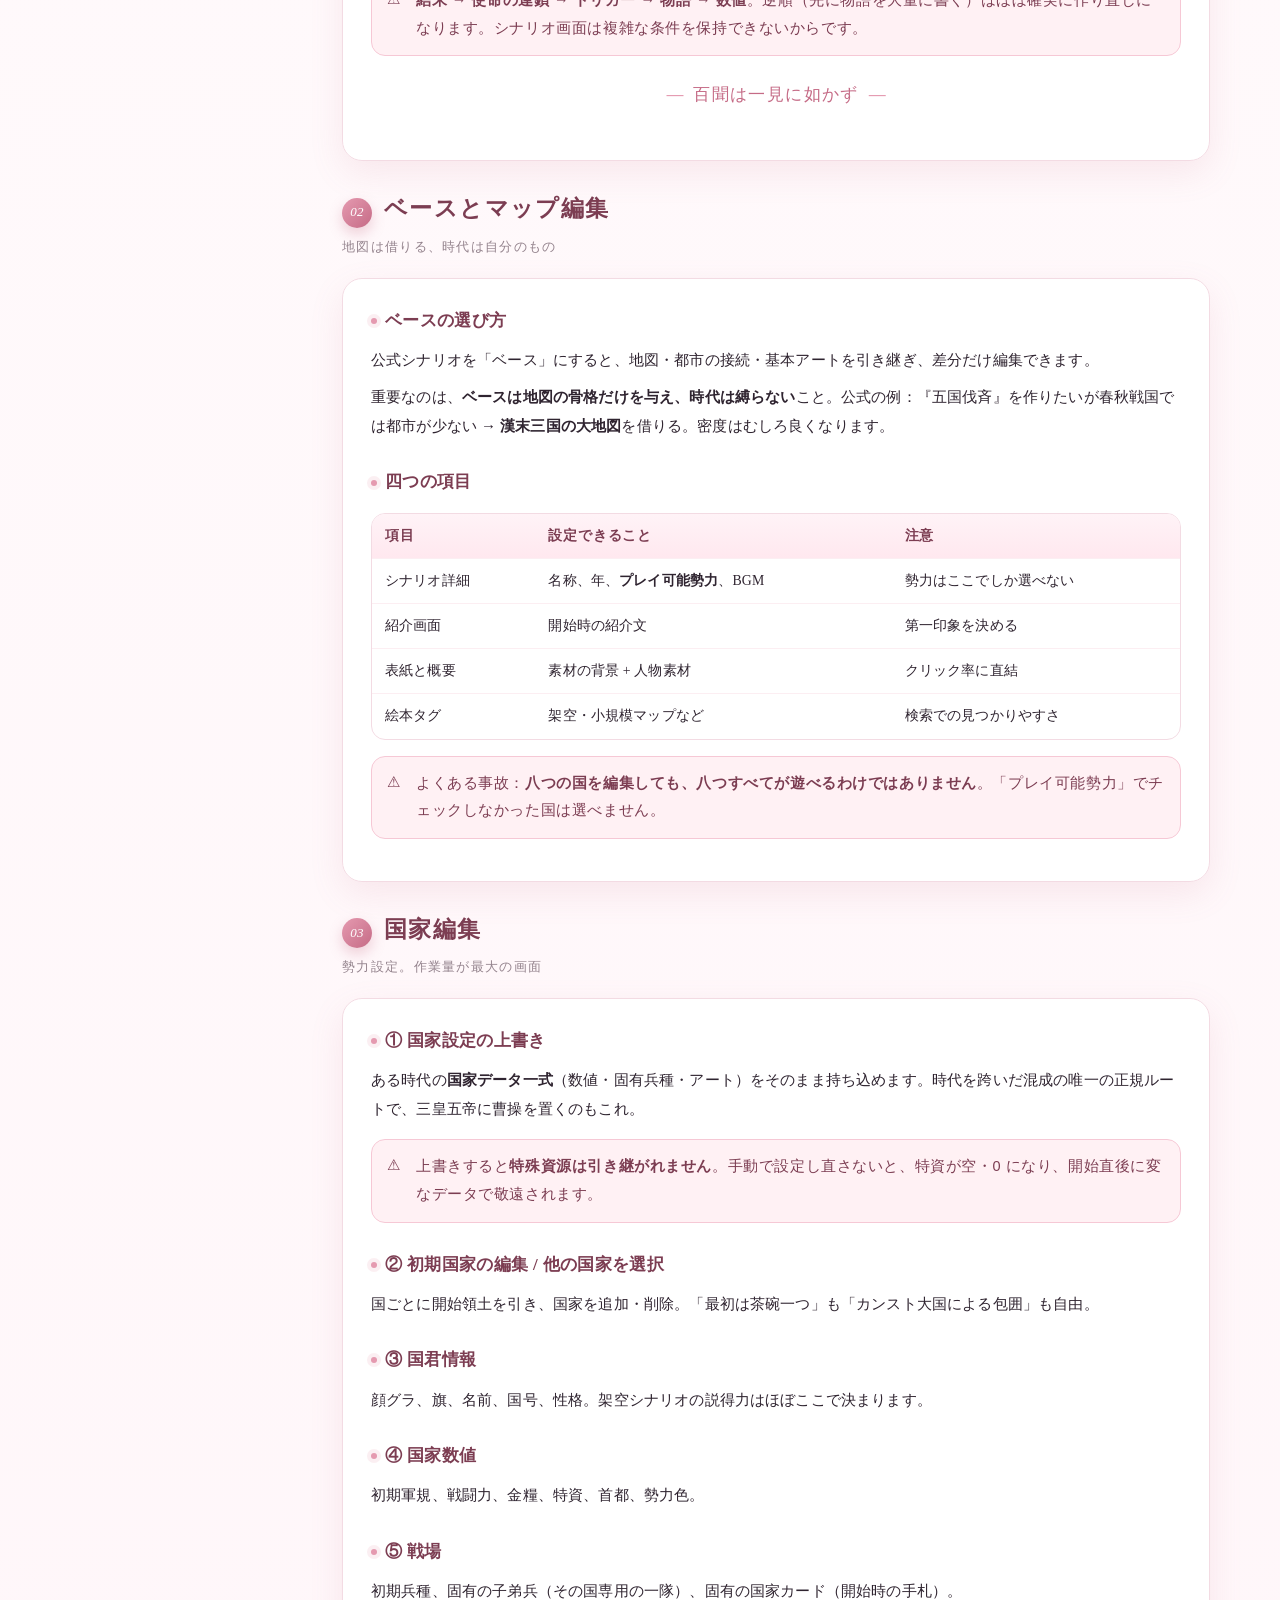
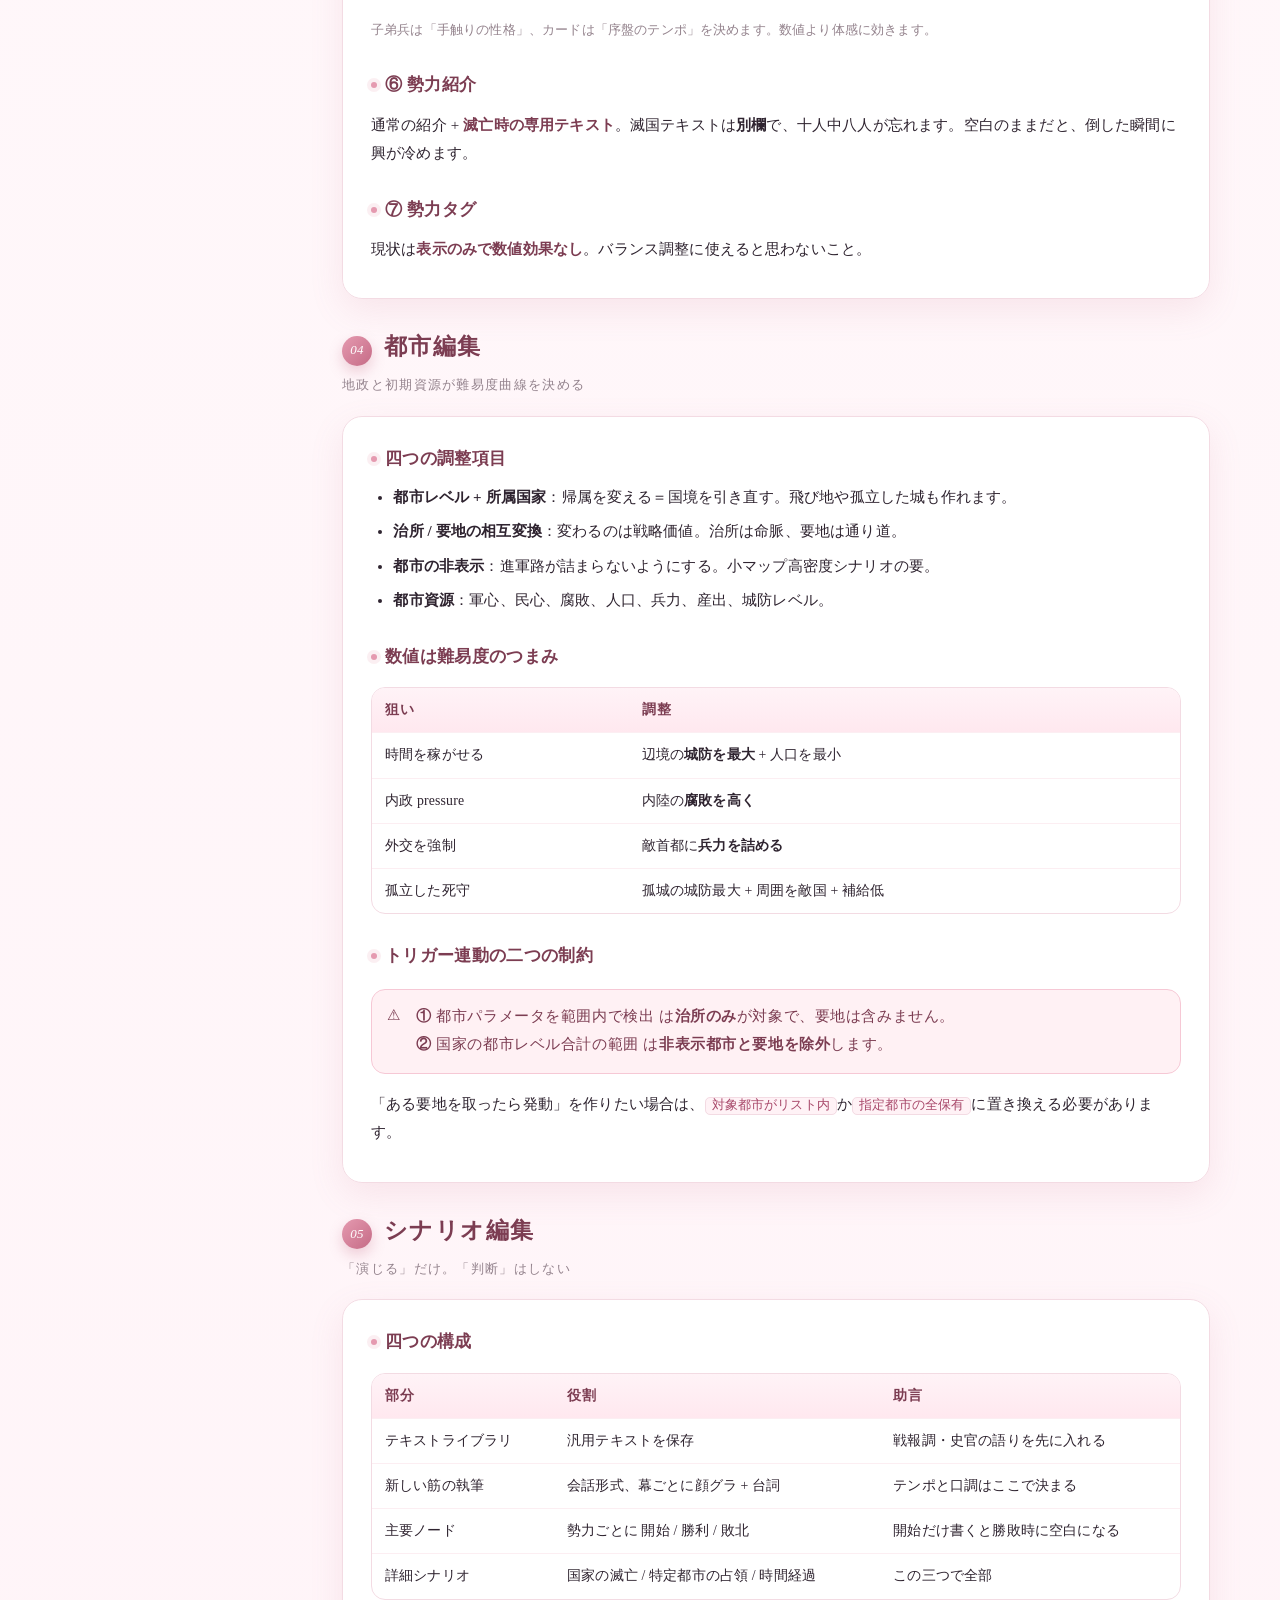
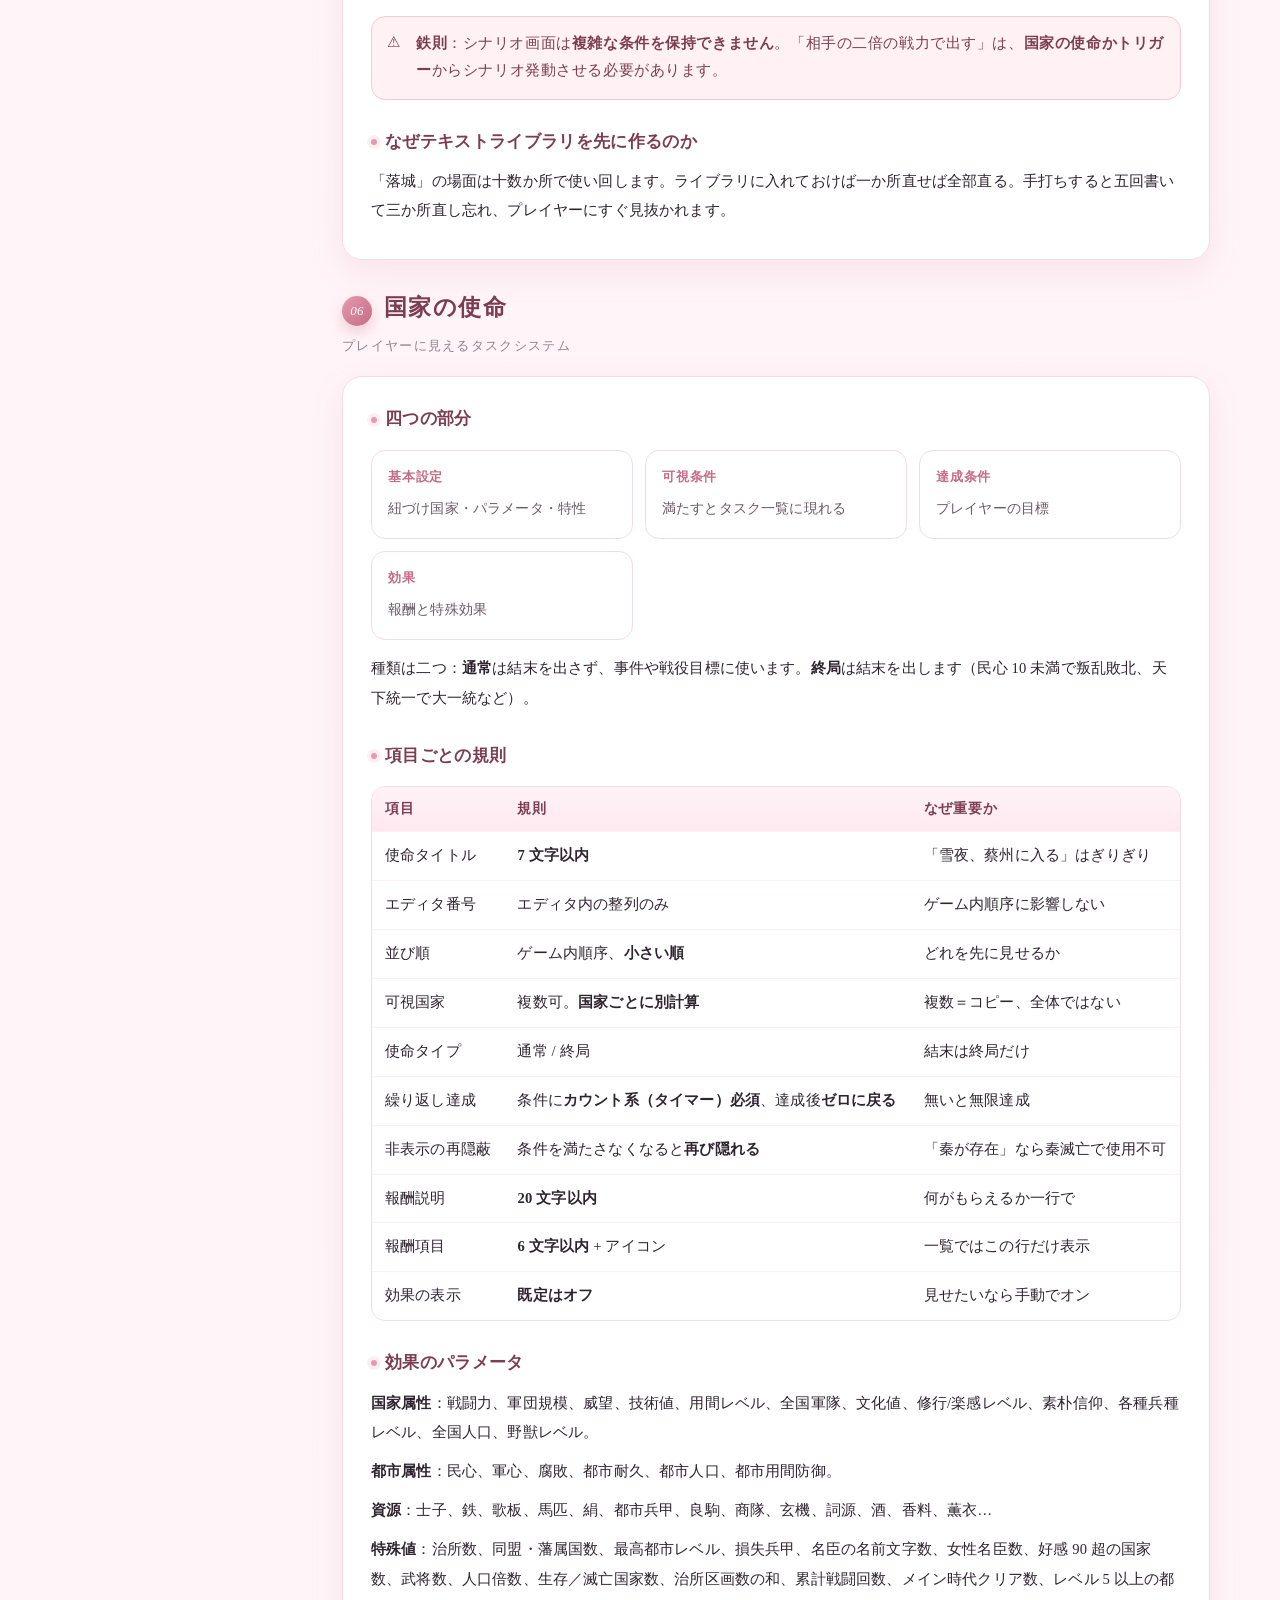
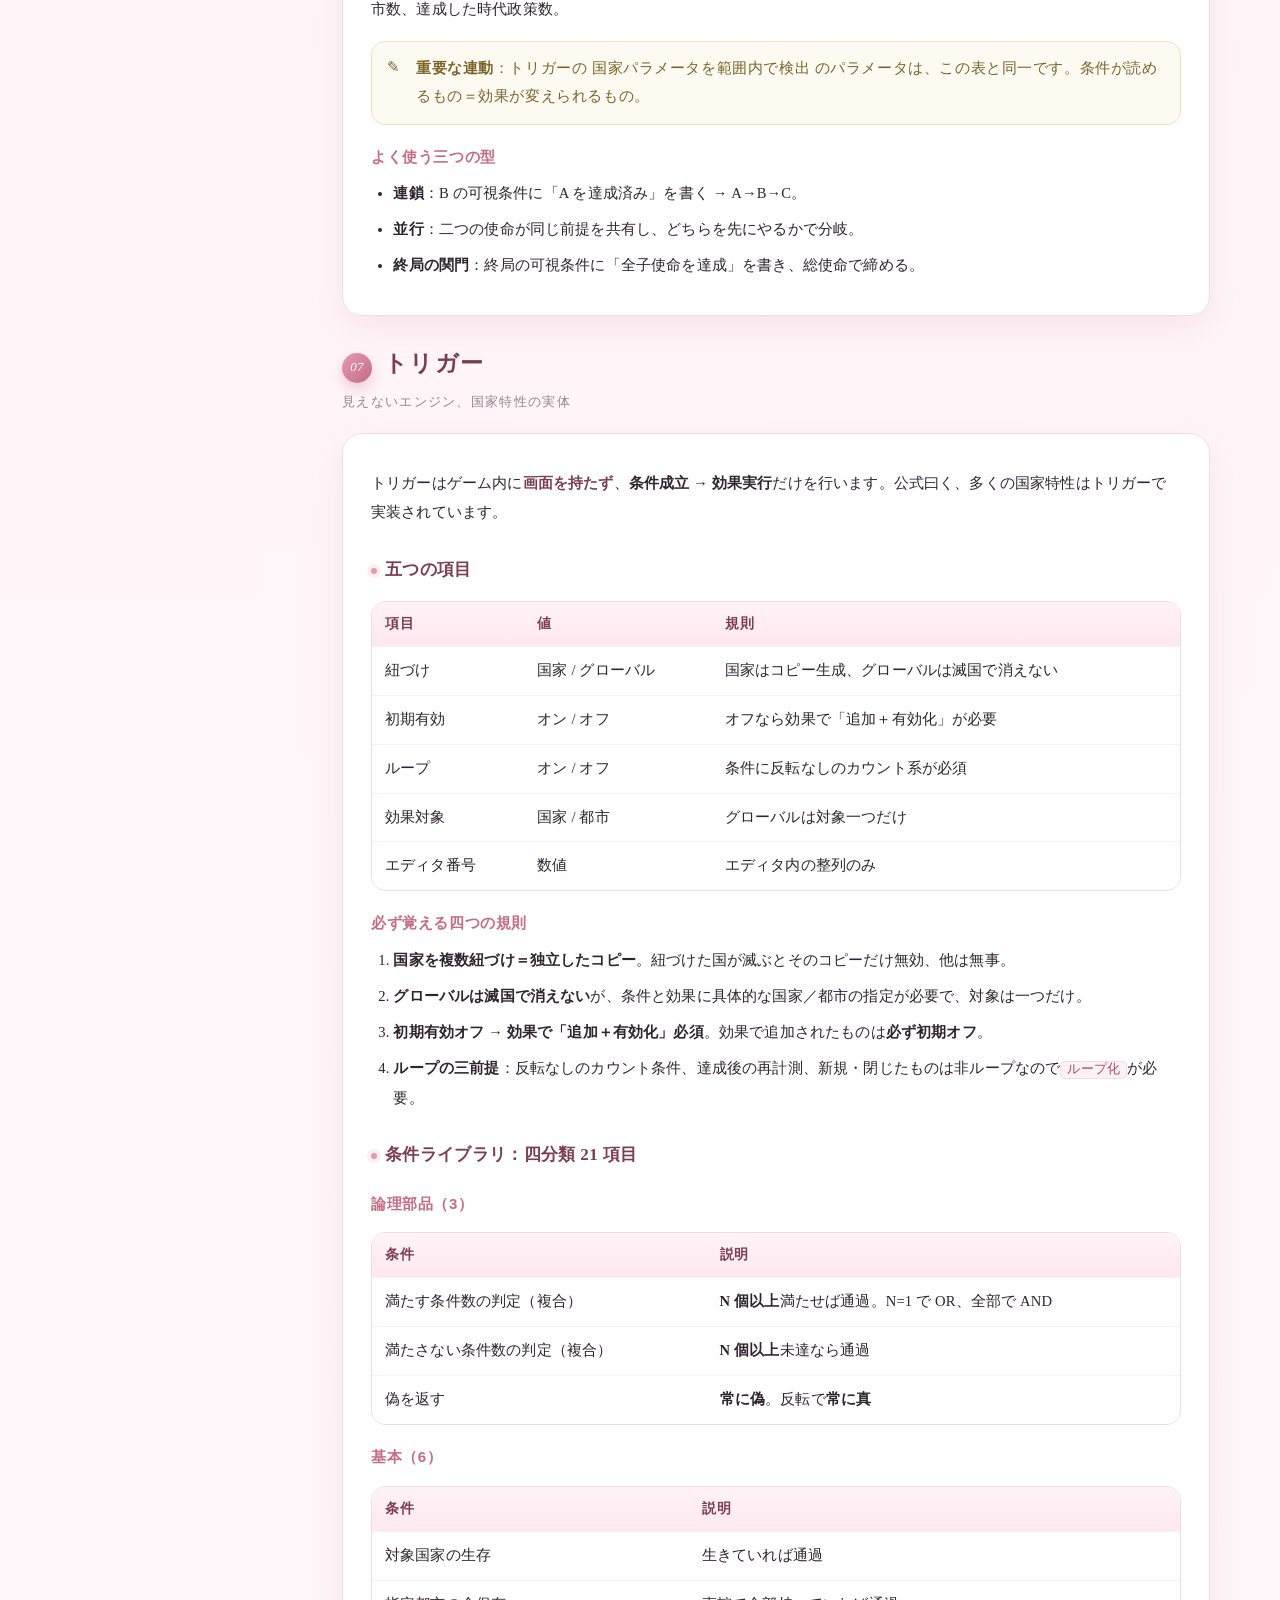
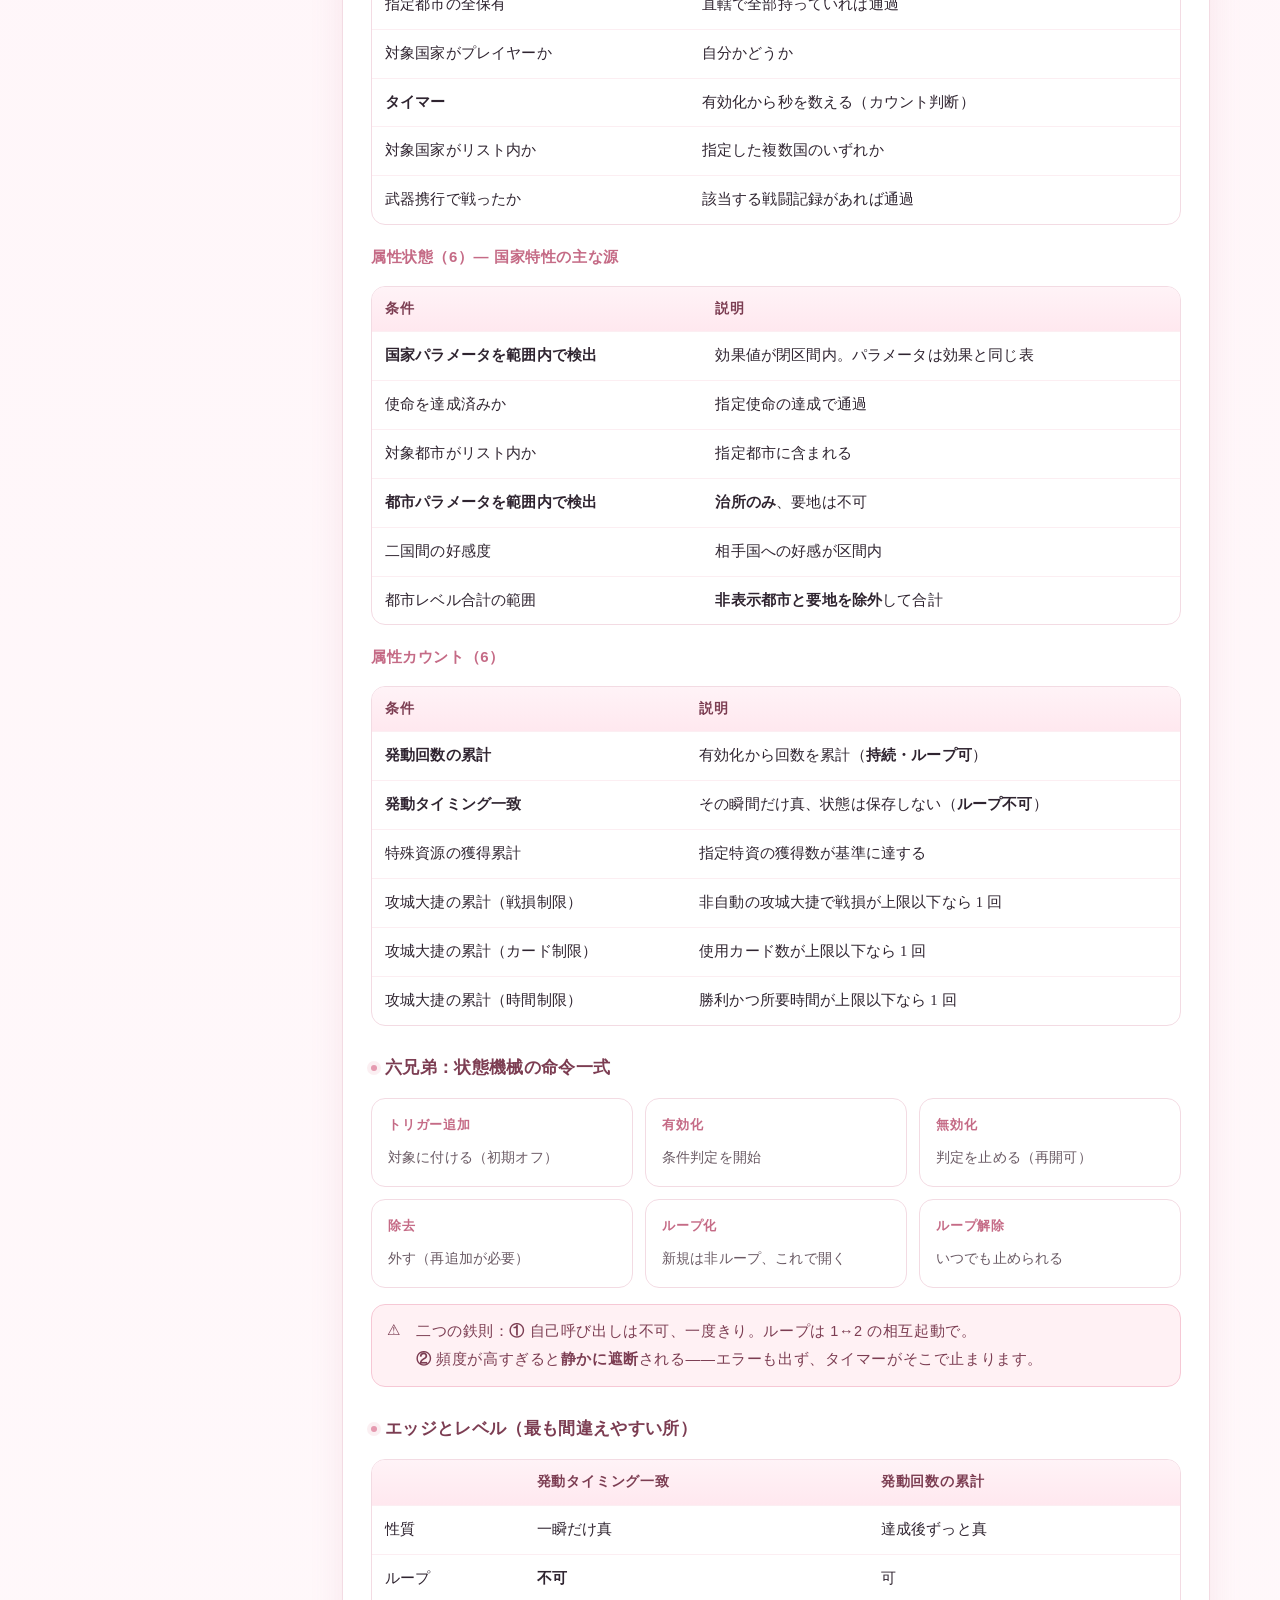
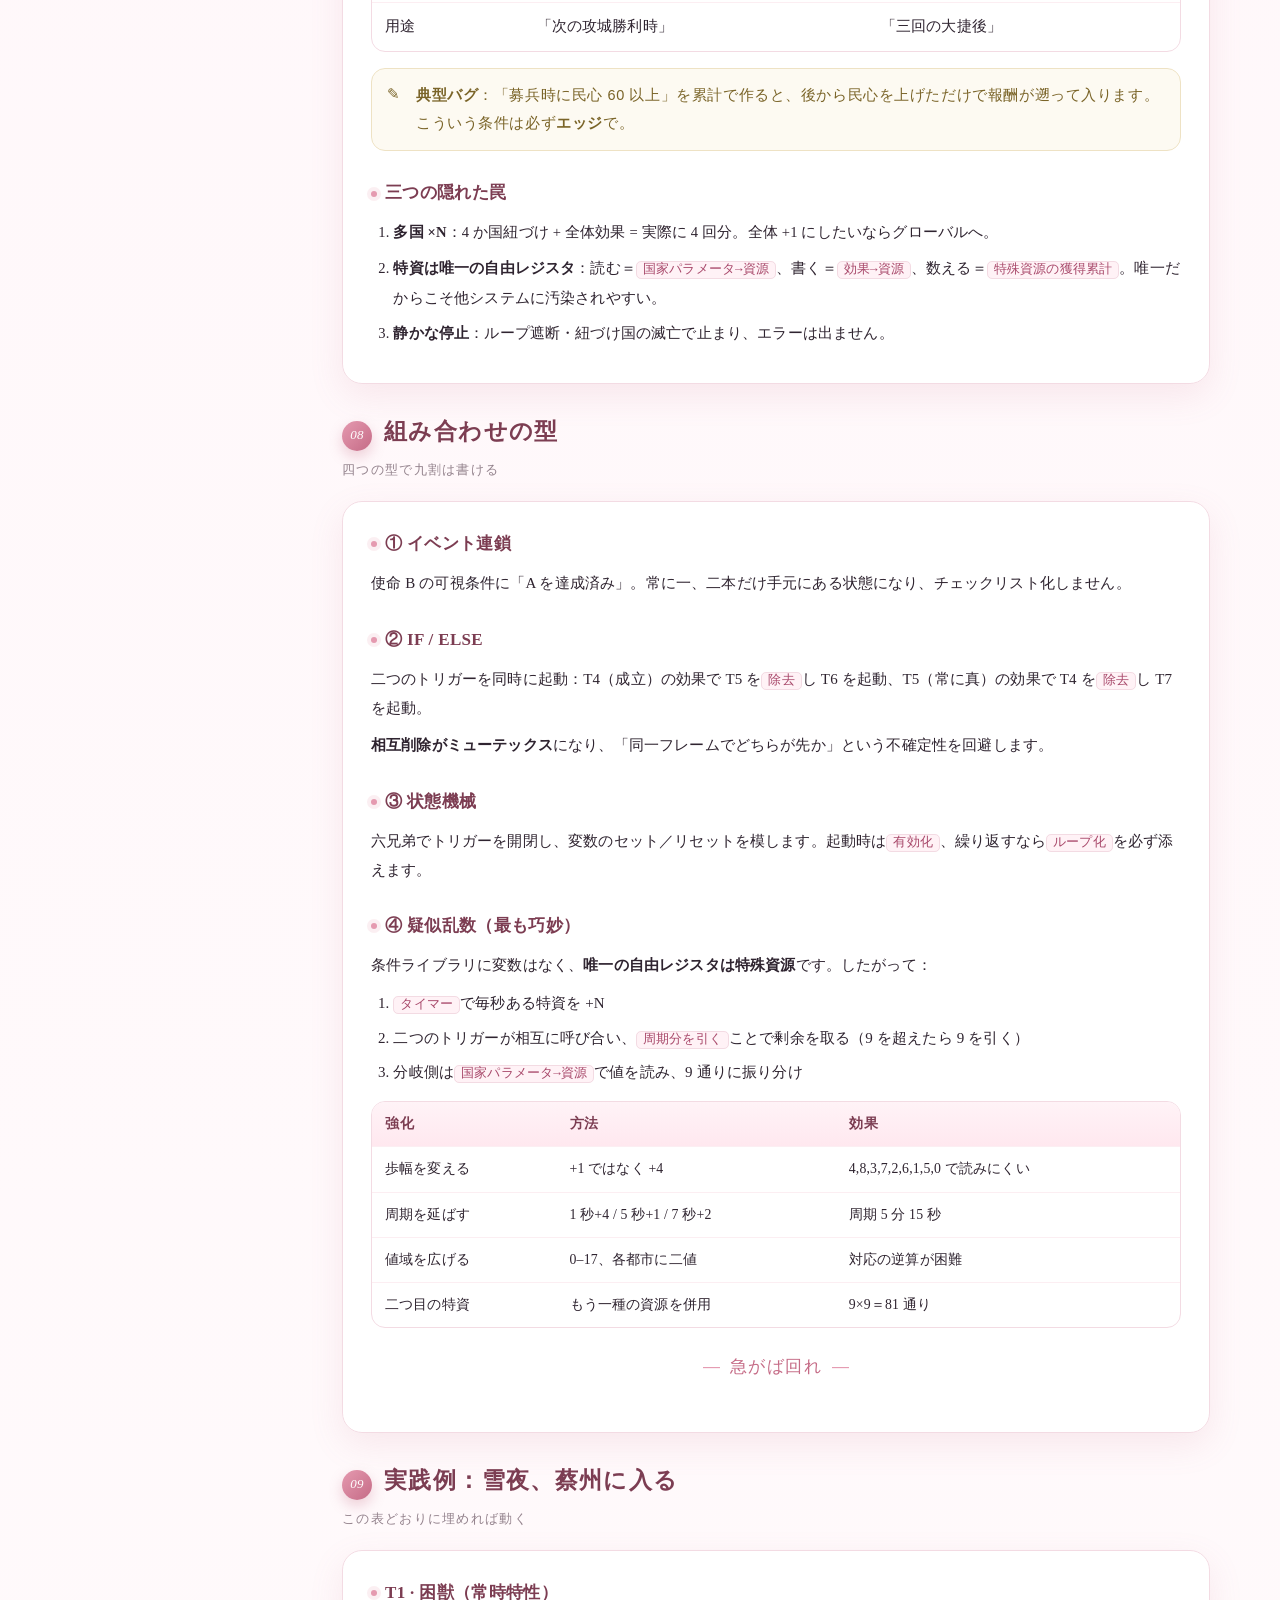
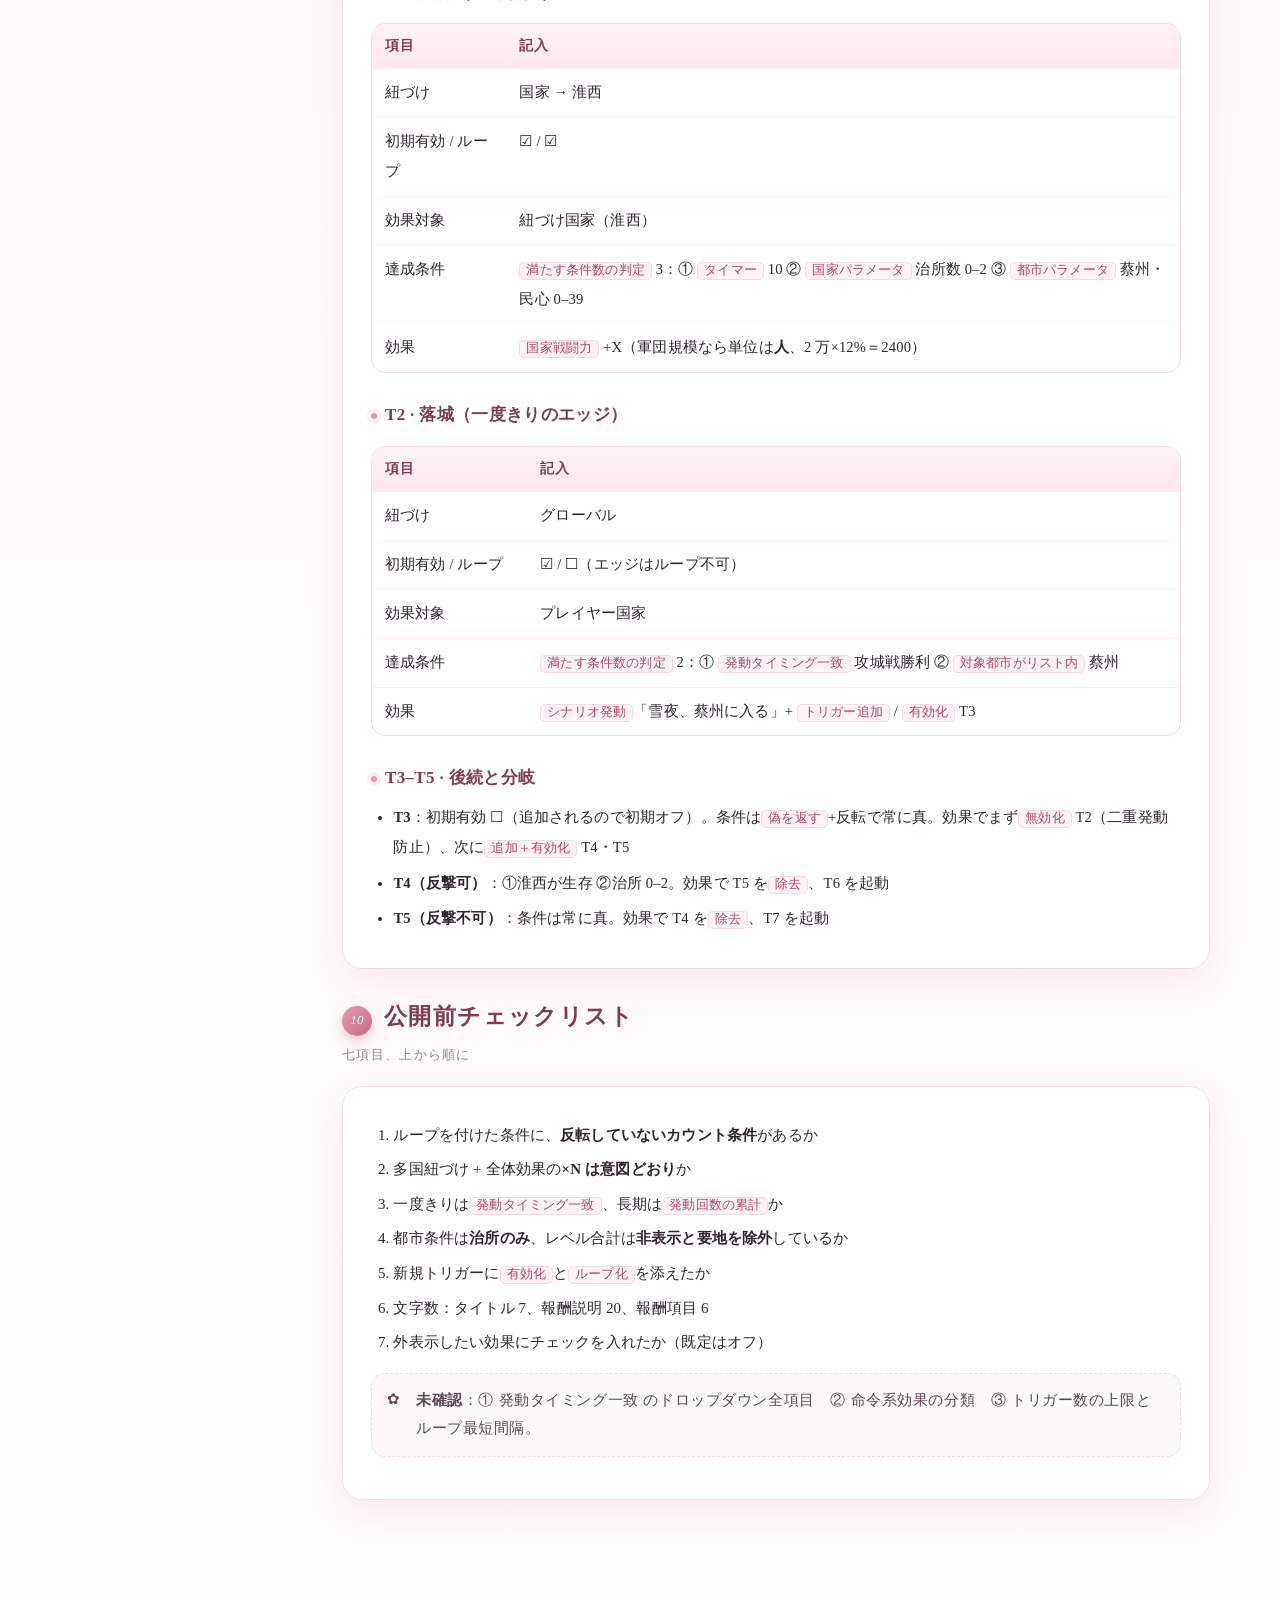
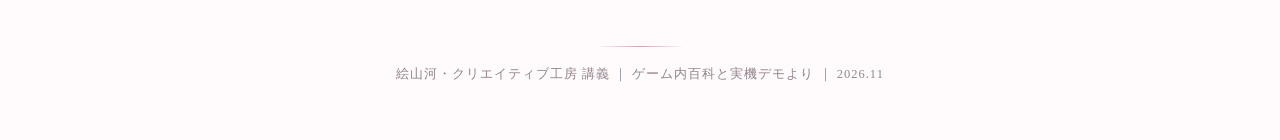
==== commit 6c934a40: "feat: 进站即播 + 中日切换胶囊" ====
--- a/ja.html
+++ b/ja.html
@@ -206,6 +206,14 @@
 .nowplaying .wave{font-family:Georgia,serif; font-style:italic}
 @media (max-width:980px){.nowplaying{bottom:74px; font-size:12px; padding:8px 14px}}
 
+/* 语言切换胶囊 */
+.lang{display:inline-flex; align-items:center; border:1px solid var(--line); border-radius:999px;
+  background:#fff; overflow:hidden; flex:none}
+.lang a{padding:5px 13px; font-size:12px; color:var(--ink2); text-decoration:none; letter-spacing:.06em;
+  border-bottom:none; transition:.2s; white-space:nowrap}
+.lang a.active{background:linear-gradient(135deg,var(--pink),var(--pink-d)); color:#fff}
+.lang a:not(.active):hover{background:var(--pink-xl); color:var(--pink-d)}
+
 </style>
 </head>
 <body class="ja">
@@ -218,7 +226,7 @@
     <span class="kbd">/</span>
     <div class="results" id="res"></div>
   </div>
-  <div class="lang"><a href="index.html">中文</a></div>
+  <div class="lang"><a href="index.html" class="">中文</a><a href="ja.html" class="active">日本語</a></div>
 </div></div>
 
 <div class="wrap"><div class="layout">
@@ -841,7 +849,7 @@
   var btn = document.getElementById('music');
   if (!btn) return;
 
-  var audio = null, on = false, timer = null, VOL = 0.85, armed = false;
+  var audio = null, on = false, timer = null, VOL = 0.85, START_VOL = 0.62, armed = false;
 
   function ensure() {
     if (audio) return audio;
@@ -873,13 +881,14 @@
       p.then(function () {
         on = true; btn.classList.add('on'); btn.classList.remove('wait');
         btn.setAttribute('aria-pressed', 'true');
-        ramp(VOL, 3000);            /* 淡入 3 秒 */
+        audio.volume = START_VOL;   /* 立刻可闻 */
+        ramp(VOL, 1500);            /* 1.5 秒抬到目标音量 */
         toast();
       }).catch(function () {        /* 被自动播放策略拦住 → 等第一次交互 */
         arm();
       });
     } else {
-      on = true; btn.classList.add('on'); ramp(VOL, 3000);
+      on = true; btn.classList.add('on'); a.volume = START_VOL; ramp(VOL, 1500); toast();
     }
   }
 
@@ -923,9 +932,11 @@
     on ? stop() : start();
   });
 
-  /* 打开即播 */
-  if (document.readyState === 'complete') start();
-  else window.addEventListener('load', start);
+  /* 打开即播：脚本到位就起播，不等 load */
+  ensure();
+  start();
+  /* 兜底：若首次 play 因缓冲被推迟，canplay 时再确认一次 */
+  setTimeout(function () { if (!on) start(); }, 900);
 
   /* 调试用：可在控制台查看状态 */
   window.__bgm = function () {
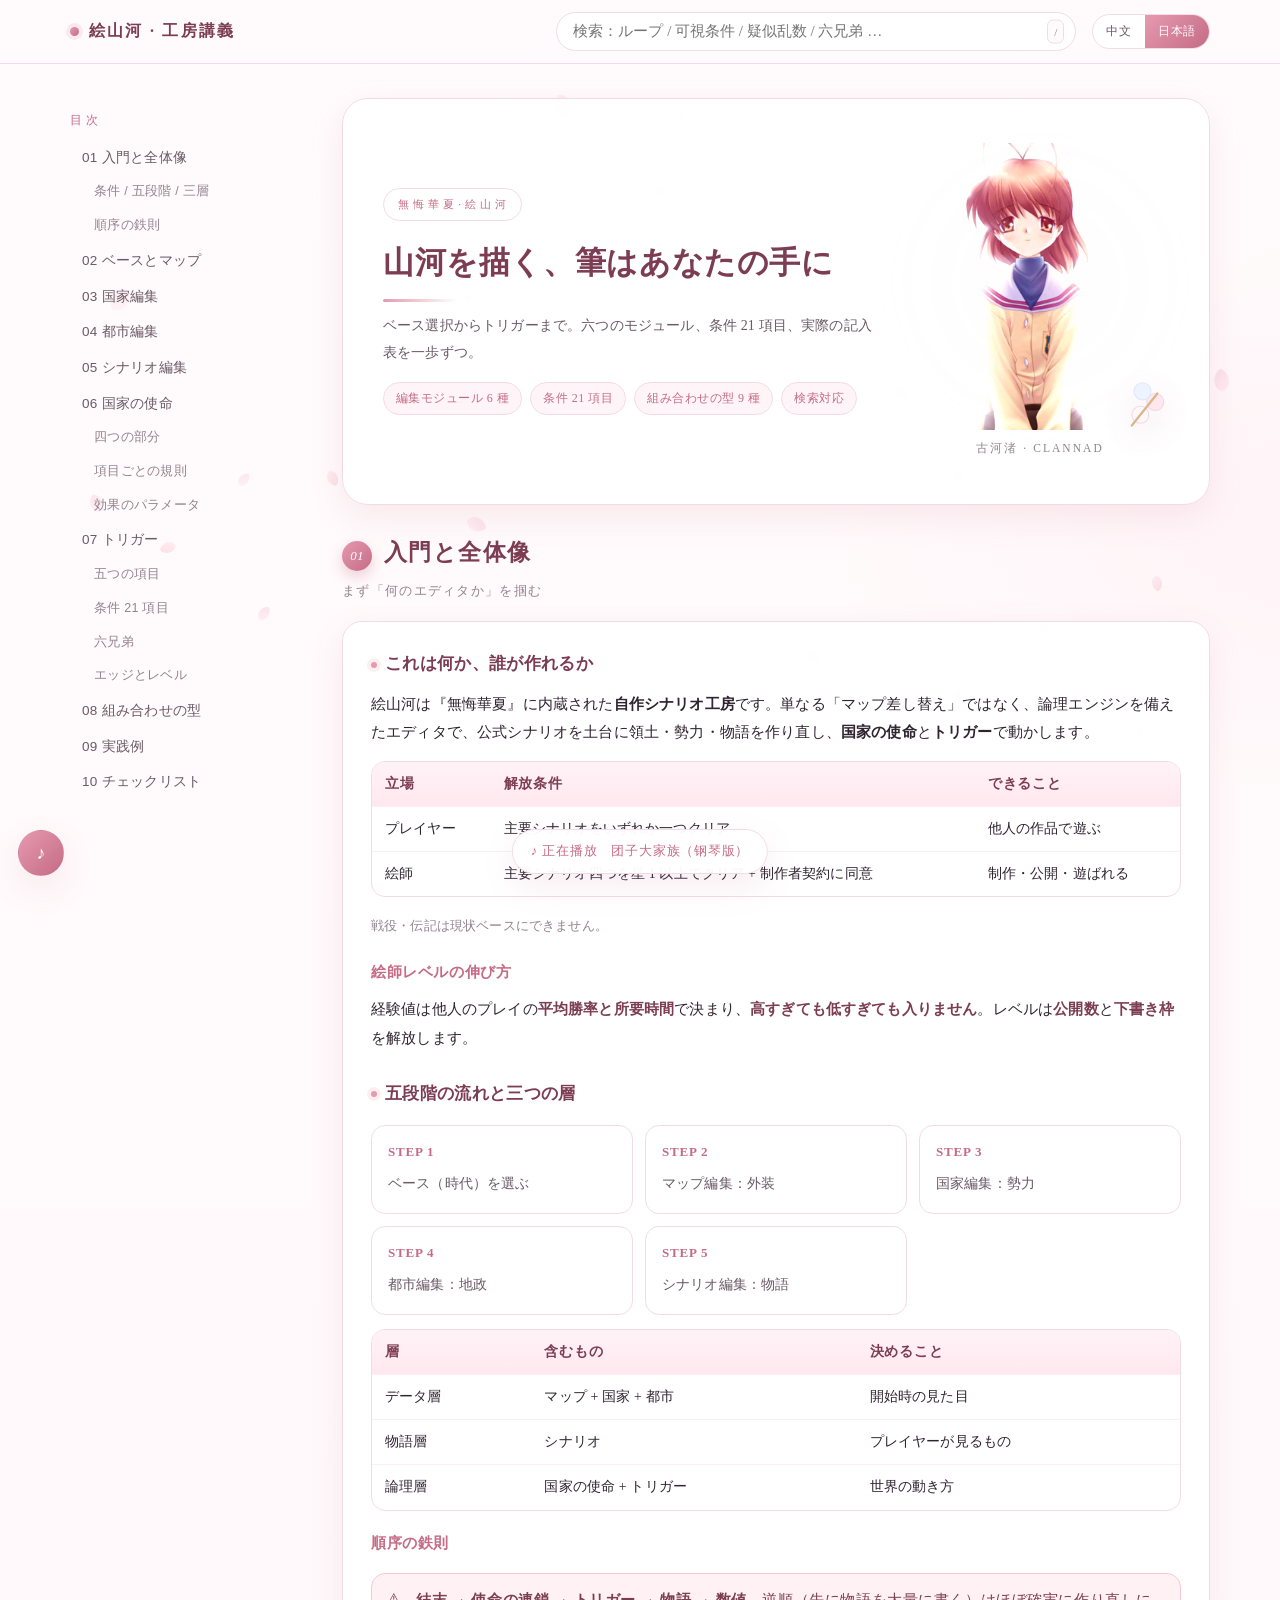
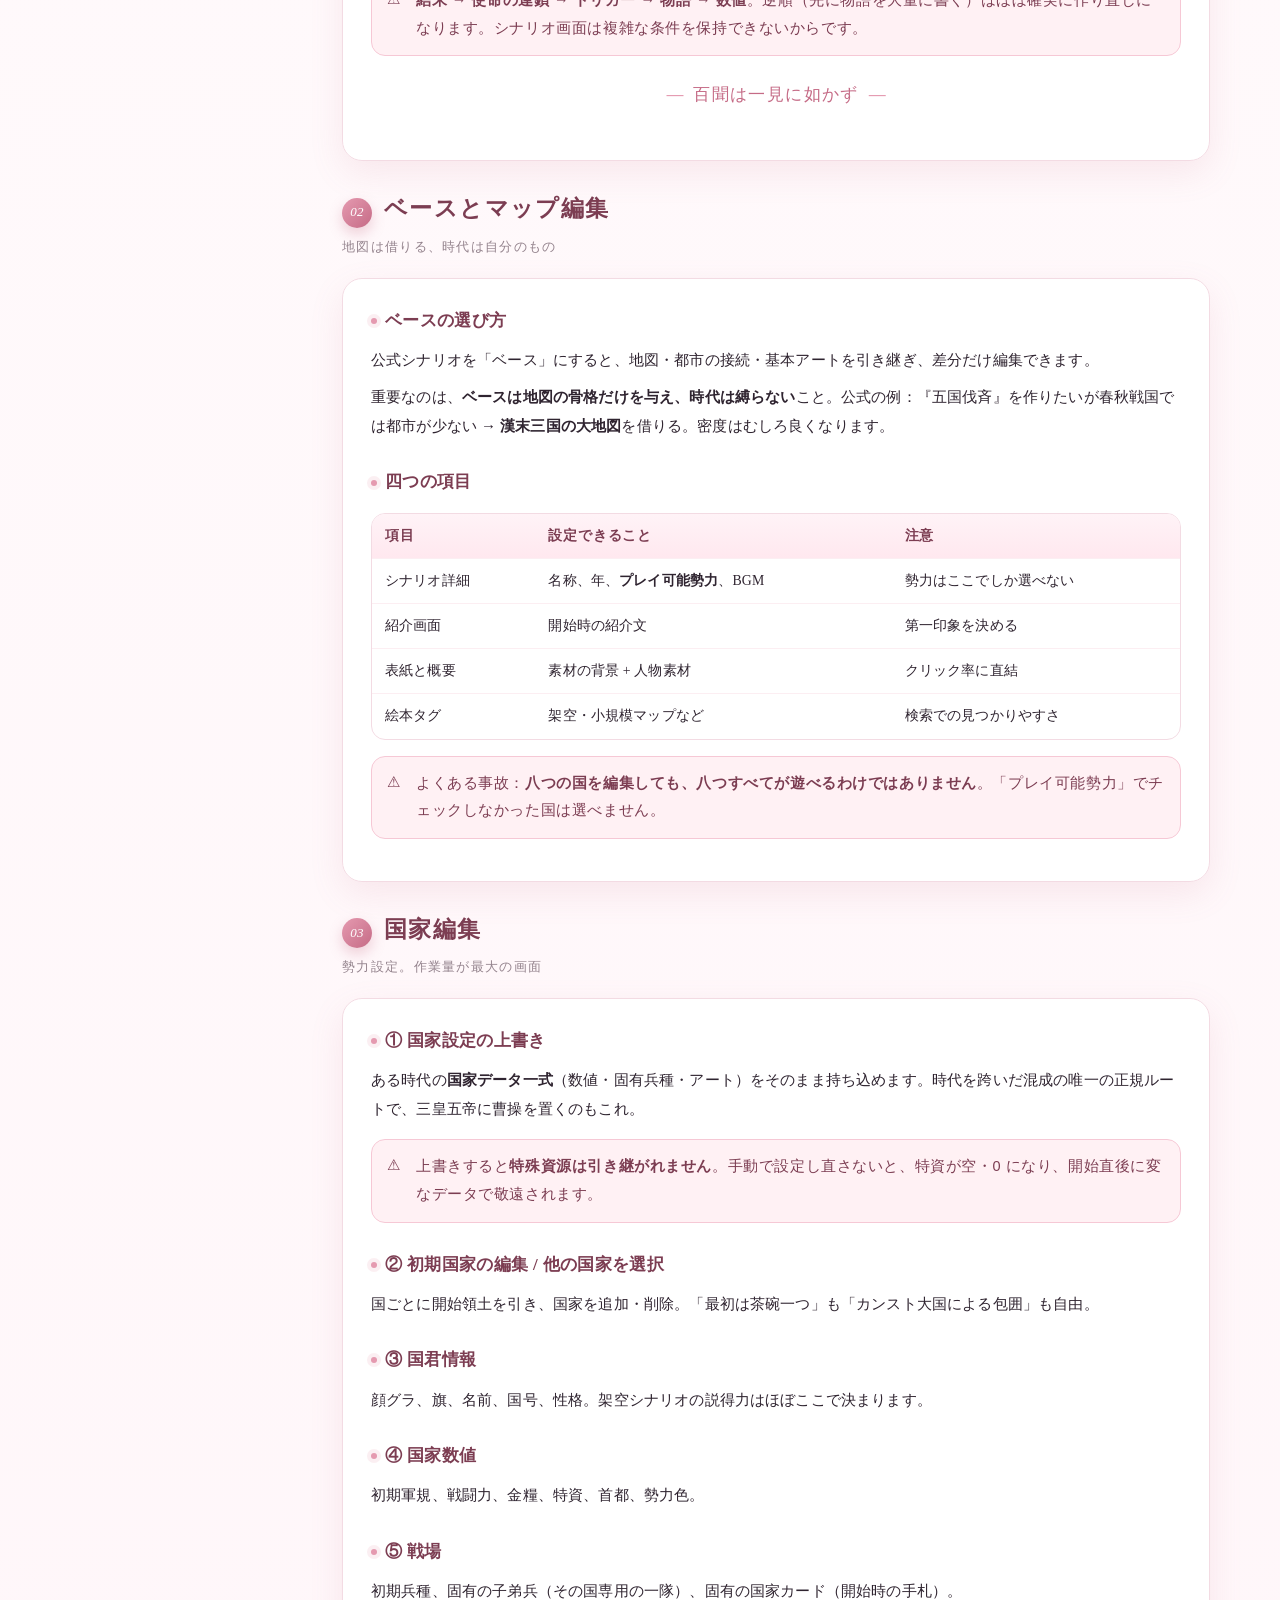
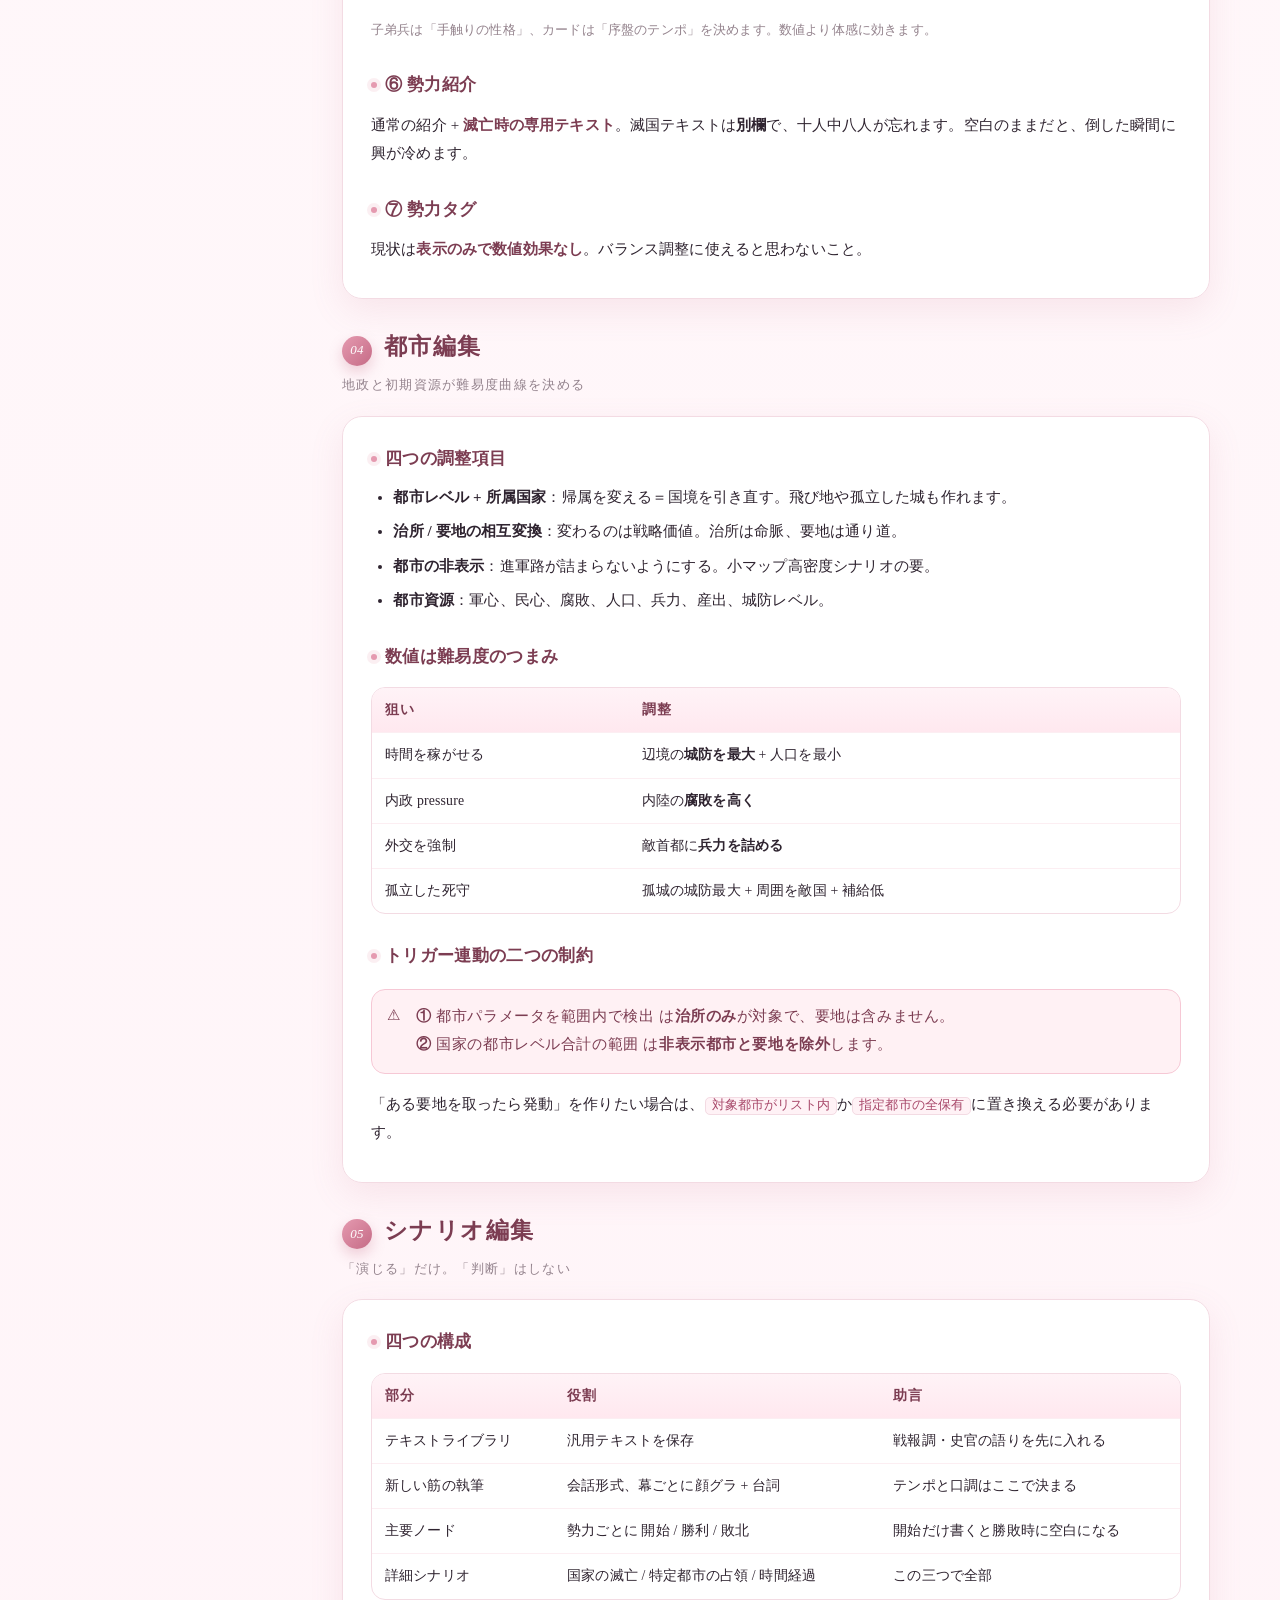
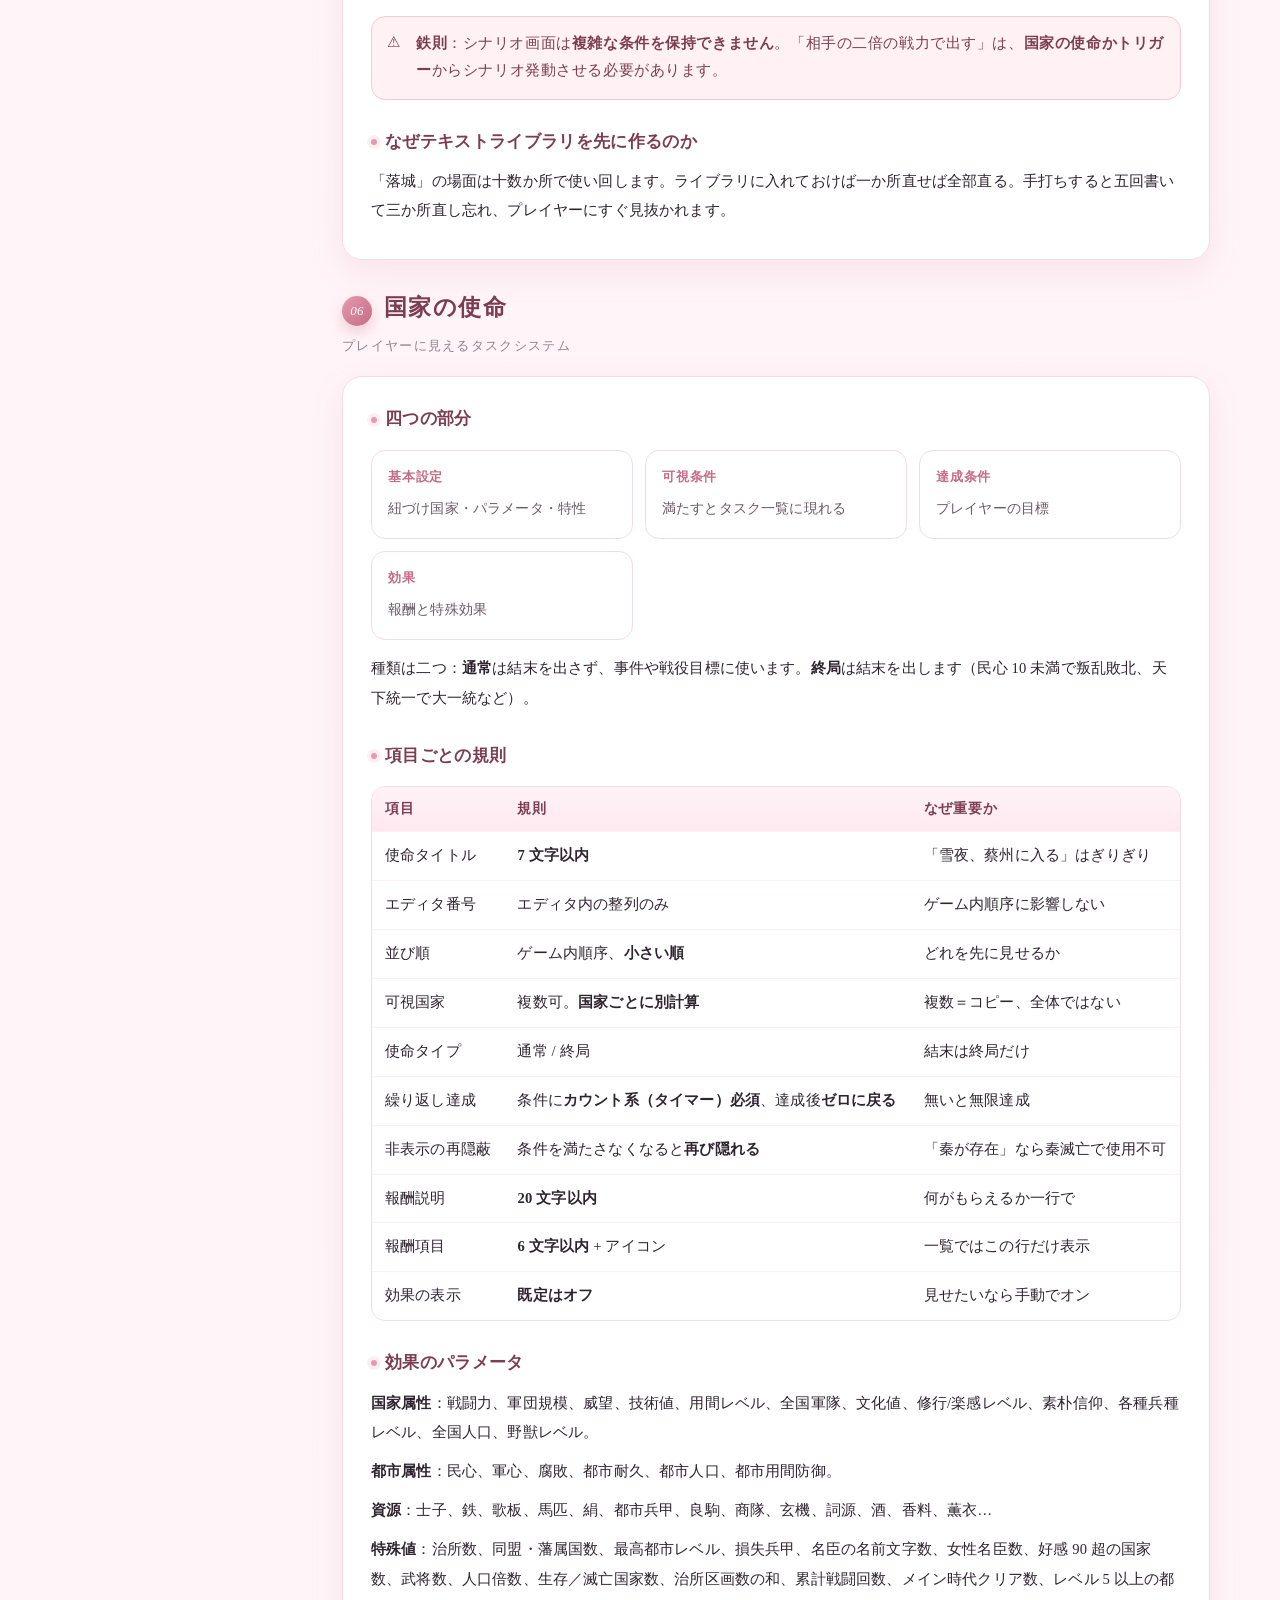
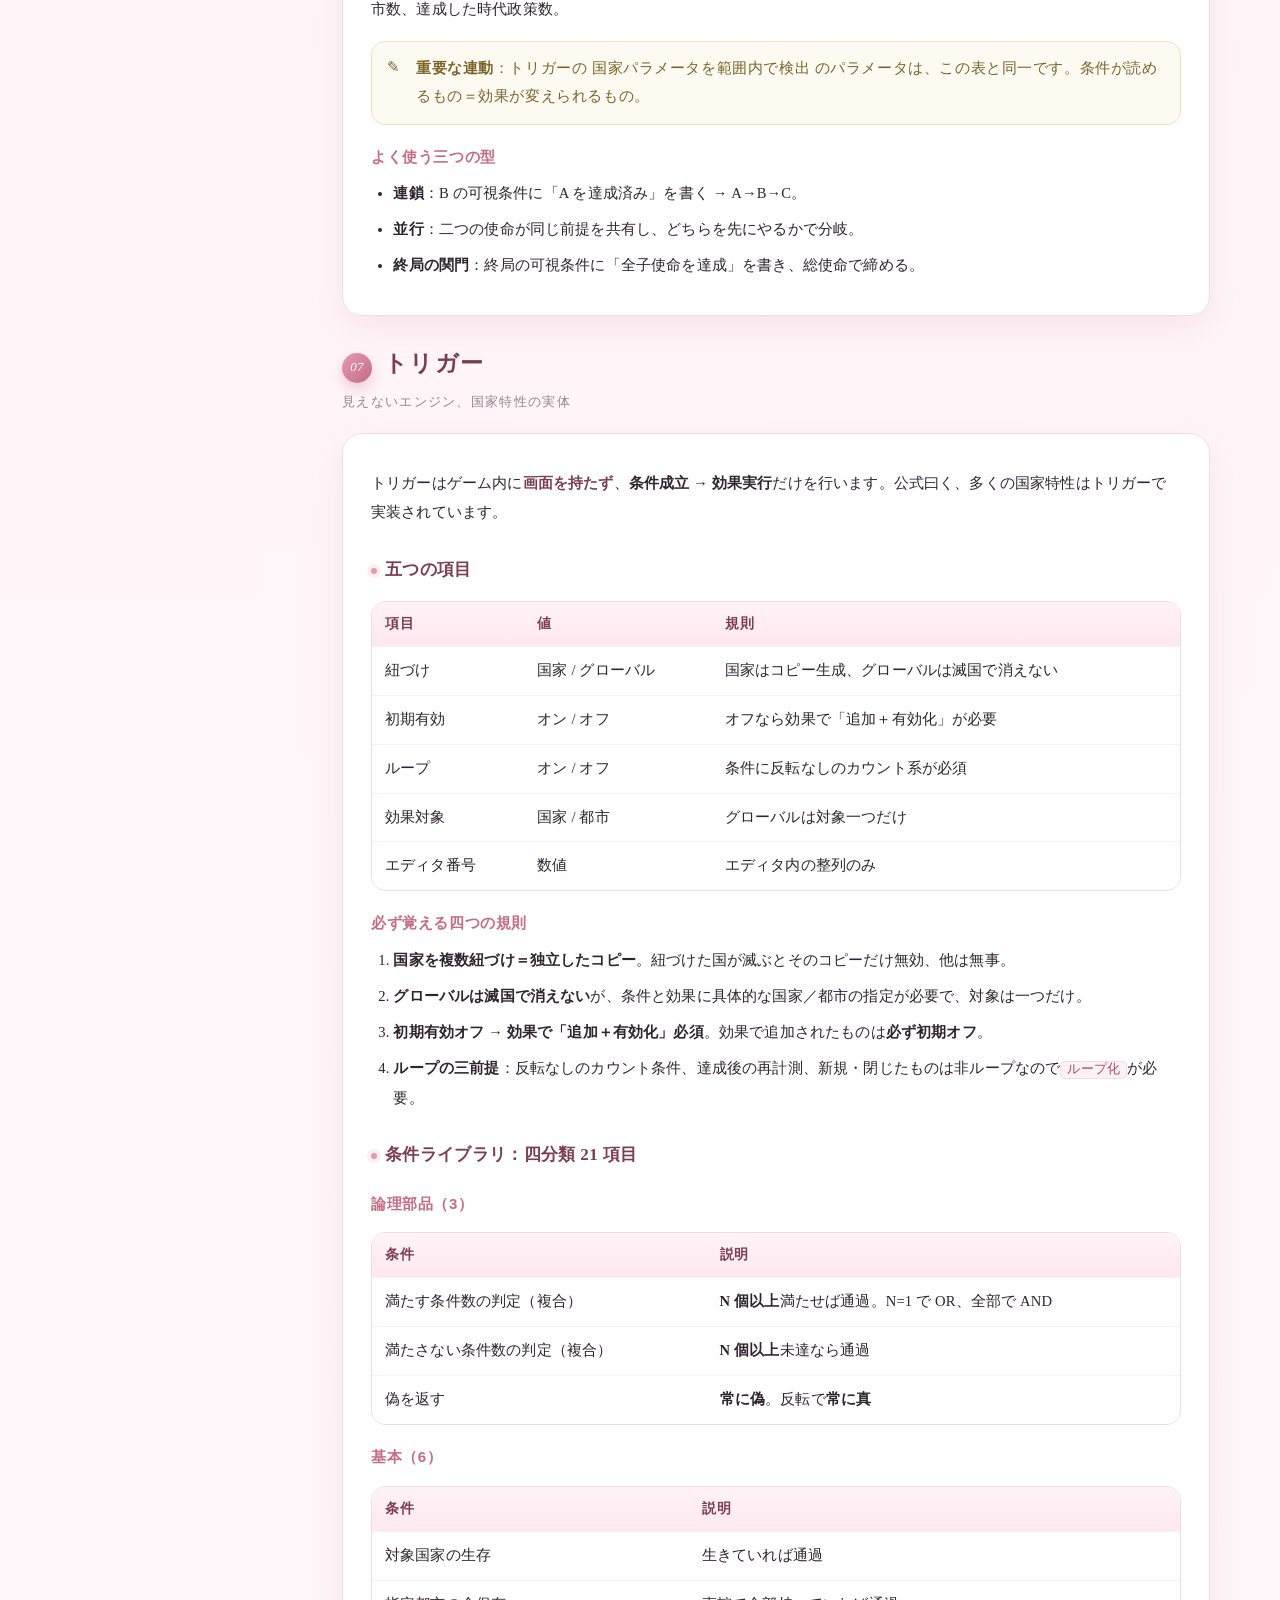
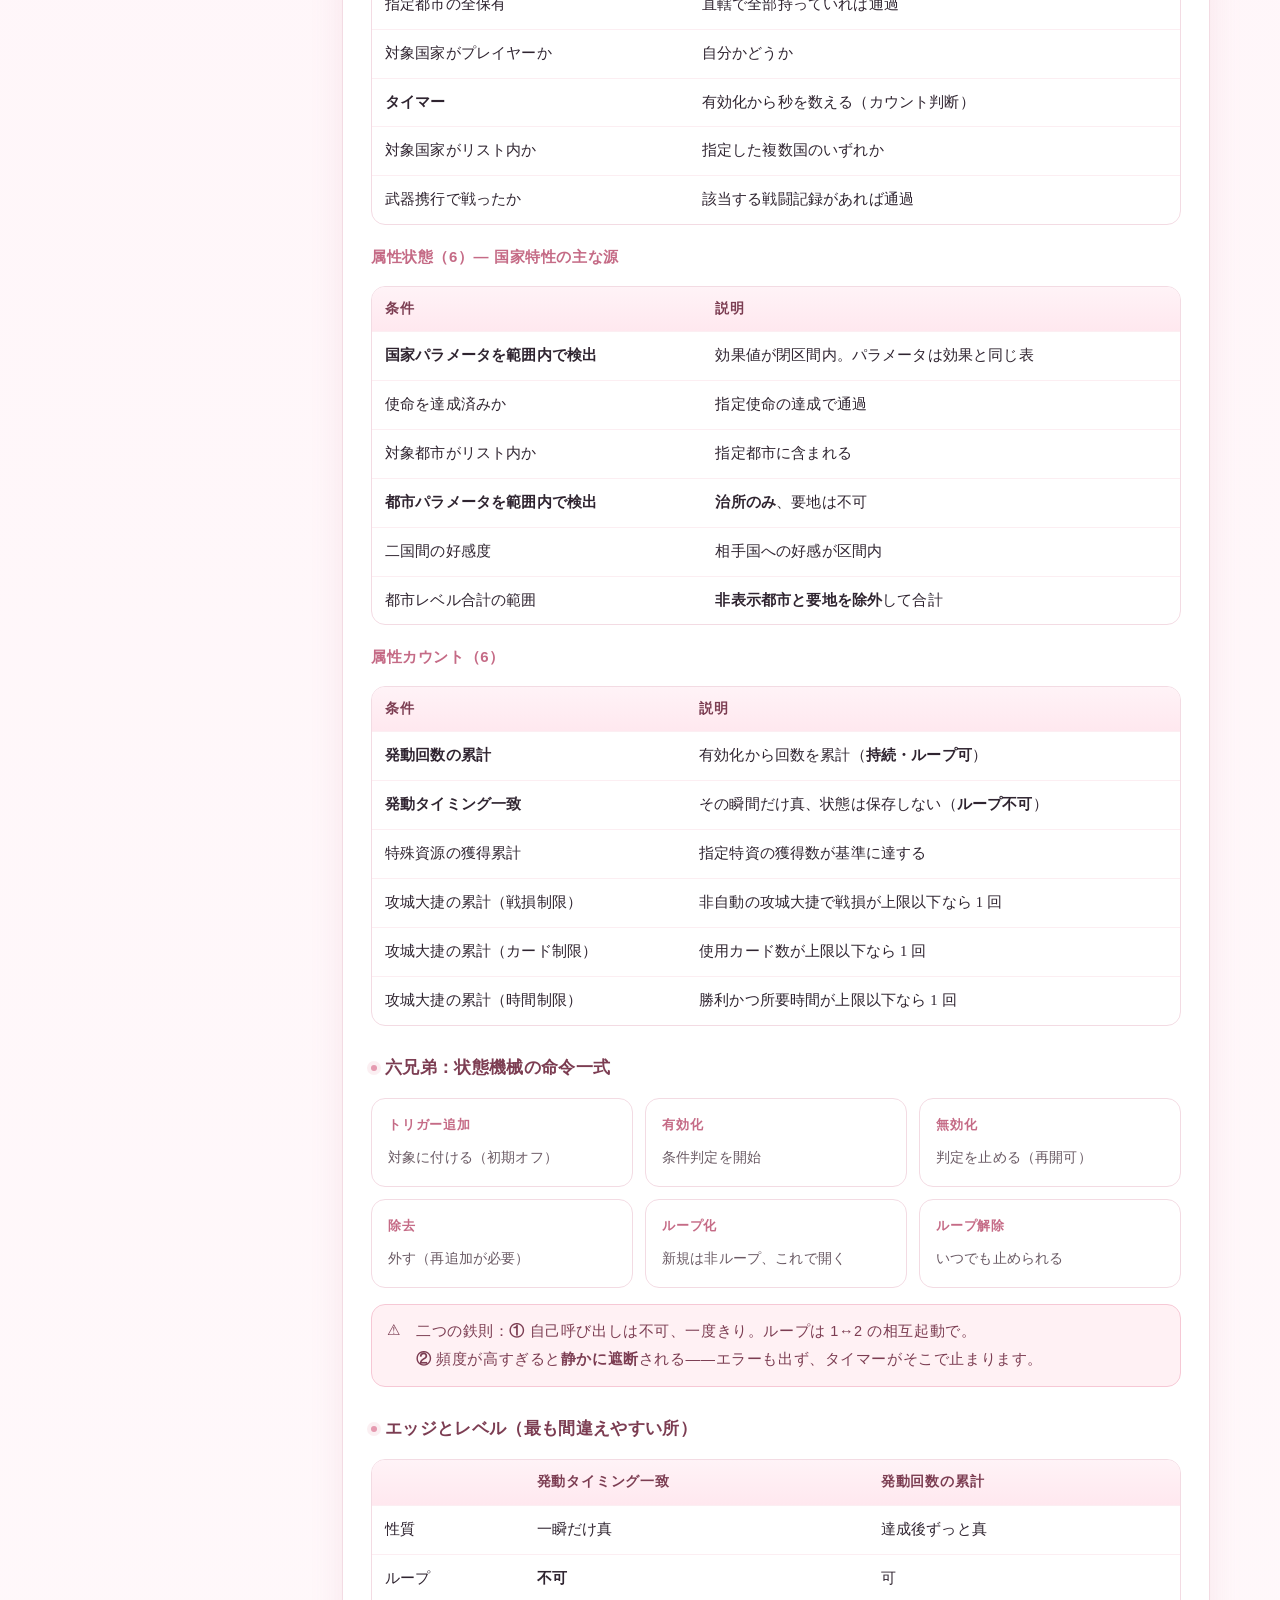
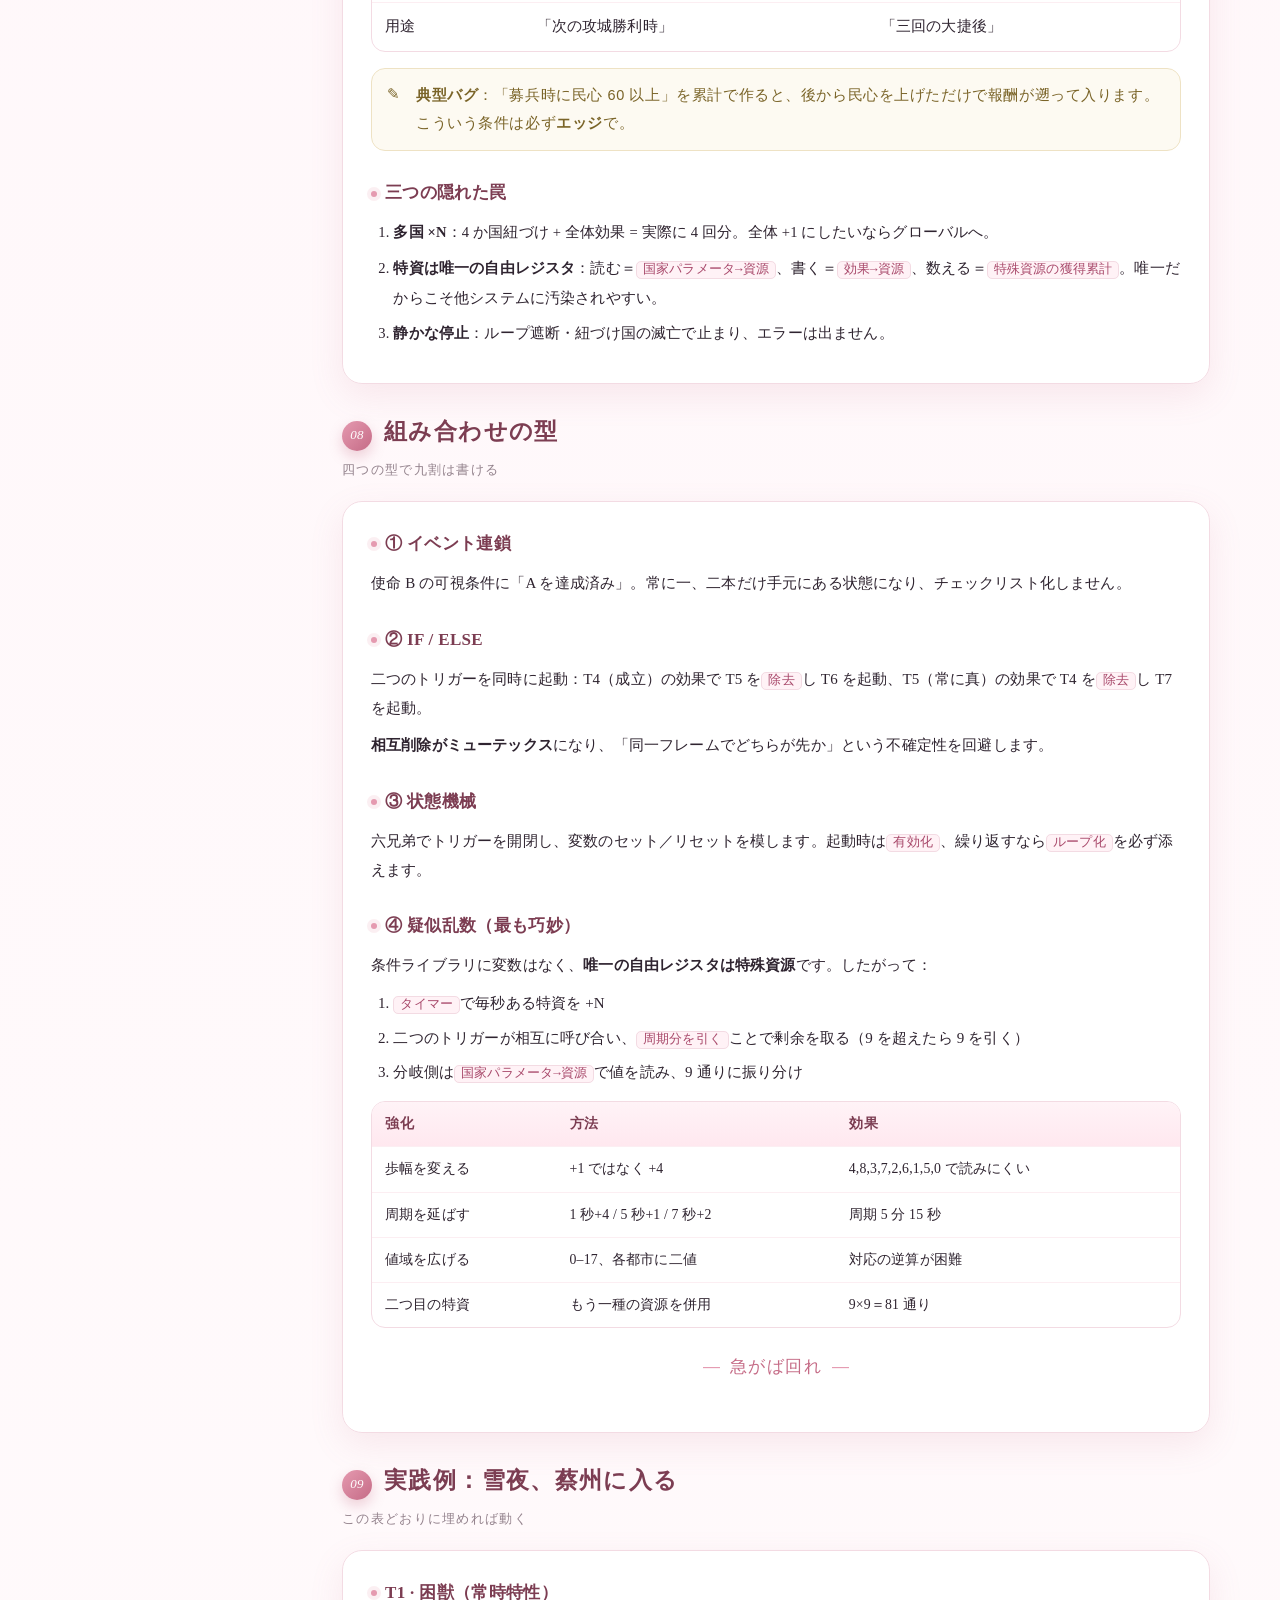
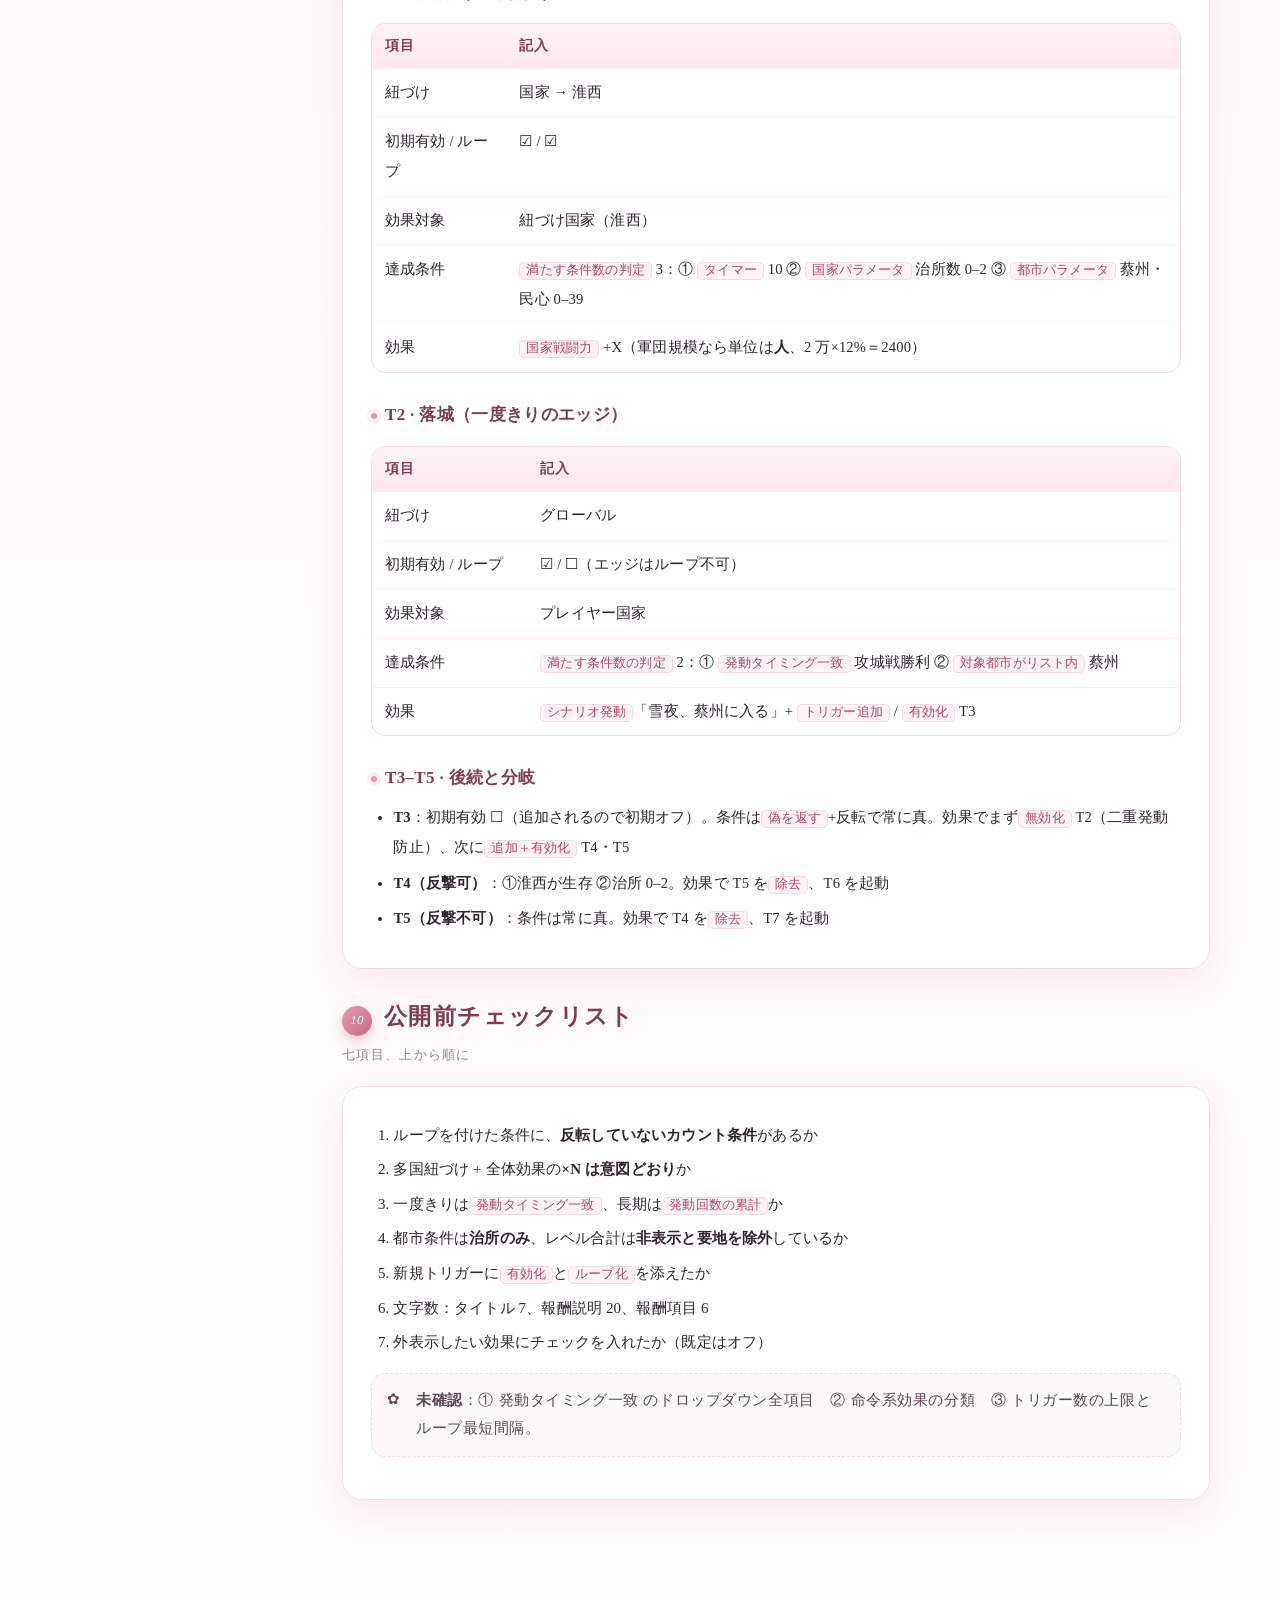
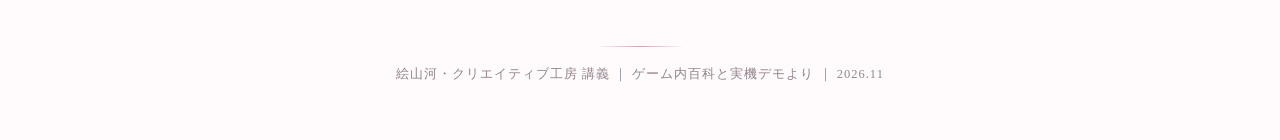
==== commit 8577547f: "feat: 手机端目录抽屉" ====
--- a/ja.html
+++ b/ja.html
@@ -214,6 +214,29 @@
 .lang a.active{background:linear-gradient(135deg,var(--pink),var(--pink-d)); color:#fff}
 .lang a:not(.active):hover{background:var(--pink-xl); color:var(--pink-d)}
 
+/* ---------- 手机端目录抽屉 ---------- */
+.tocbtn{display:none; position:fixed; right:18px; bottom:76px; z-index:31; align-items:center; gap:7px;
+  padding:9px 15px; border-radius:999px; border:1px solid var(--line); background:#fff; color:var(--pink-d);
+  font-size:13px; font-family:var(--f-accent); letter-spacing:.08em; box-shadow:var(--shadow); cursor:pointer}
+.tocbtn .bars{display:inline-block; width:14px; height:2px; background:currentColor; position:relative}
+.tocbtn .bars::before,.tocbtn .bars::after{content:""; position:absolute; left:0; width:14px; height:2px; background:currentColor}
+.tocbtn .bars::before{top:-5px}.tocbtn .bars::after{top:5px}
+.tocmask{position:fixed; inset:0; z-index:40; background:rgba(72,38,52,.28); backdrop-filter:blur(3px);
+  opacity:0; pointer-events:none; transition:.28s}
+.tocmask.open{opacity:1; pointer-events:auto}
+.tocpanel{position:absolute; left:0; top:0; bottom:0; width:80%; max-width:330px; background:#fff;
+  transform:translateX(-102%); transition:transform .3s cubic-bezier(.4,0,.2,1); overflow-y:auto;
+  padding:26px 8px 40px; box-shadow:8px 0 30px rgba(120,60,80,.18)}
+.tocmask.open .tocpanel{transform:none}
+.tocpanel .h{font-family:var(--f-title); color:var(--pink-d); letter-spacing:.3em; font-size:12px; margin:0 0 14px 18px}
+.tocpanel a{display:block; padding:9px 18px; color:var(--ink2); text-decoration:none; font-size:14.5px;
+  font-family:var(--f-title); border-left:2px solid transparent}
+.tocpanel a.sub{padding-left:34px; font-size:13.5px; color:var(--ink3)}
+.tocpanel a:active,.tocpanel a:hover{background:var(--pink-xl); color:var(--pink-d); border-left-color:var(--pink)}
+.tocpanel .close{position:absolute; right:12px; top:14px; width:32px; height:32px; border-radius:50%;
+  border:1px solid var(--line); background:#fff; color:var(--pink-d); font-size:16px; cursor:pointer}
+@media (max-width:980px){.tocbtn{display:inline-flex}}
+
 </style>
 </head>
 <body class="ja">
@@ -639,6 +662,7 @@
   <div class="hr"></div>
   絵山河・クリエイティブ工房 講義 ｜ ゲーム内百科と実機デモより ｜ 2026.11
 </footer>
+<button class="tocbtn" id="tocbtn" aria-label="打开目录"><span class="bars"></span>目录</button>
 <button class="music" id="music" aria-label="背景音乐" title="背景音乐·团子风钢琴">♪</button>
 <button class="totop" id="totop" aria-label="ページ上部へ">↑</button>
 
@@ -944,6 +968,54 @@
   };
 })();
 
+/* ---------------- 手机端目录抽屉 ---------------- */
+(function () {
+  'use strict';
+  var btn = document.getElementById('tocbtn');
+  if (!btn) return;
+  var mask = null;
+
+  function build() {
+    var src = document.querySelector('aside');
+    mask = document.createElement('div');
+    mask.className = 'tocmask';
+    var panel = document.createElement('nav');
+    panel.className = 'tocpanel';
+    panel.innerHTML = '<button class="close" aria-label="关闭目录">✕</button>' +
+      '<div class="h">' + (src && src.querySelector('.h') ? src.querySelector('.h').textContent : '目录') + '</div>';
+    if (src) {
+      Array.prototype.forEach.call(src.querySelectorAll('a'), function (a) {
+        var c = document.createElement('a');
+        c.href = a.getAttribute('href');
+        c.textContent = a.textContent;
+        if (a.classList.contains('sub')) c.className = 'sub';
+        c.addEventListener('click', close);
+        panel.appendChild(c);
+      });
+    }
+    mask.appendChild(panel);
+    document.body.appendChild(mask);
+    mask.addEventListener('click', function (e) { if (e.target === mask) close(); });
+    panel.querySelector('.close').addEventListener('click', close);
+  }
+
+  function open() {
+    if (!mask) build();
+    mask.classList.add('open');
+    btn.setAttribute('aria-expanded', 'true');
+    document.body.style.overflow = 'hidden';
+  }
+  function close() {
+    if (mask) mask.classList.remove('open');
+    btn.setAttribute('aria-expanded', 'false');
+    document.body.style.overflow = '';
+  }
+
+  btn.setAttribute('aria-expanded', 'false');
+  btn.addEventListener('click', function () { mask && mask.classList.contains('open') ? close() : open(); });
+  document.addEventListener('keydown', function (e) { if (e.key === 'Escape') close(); });
+})();
+
 </script>
 </body>
 </html>
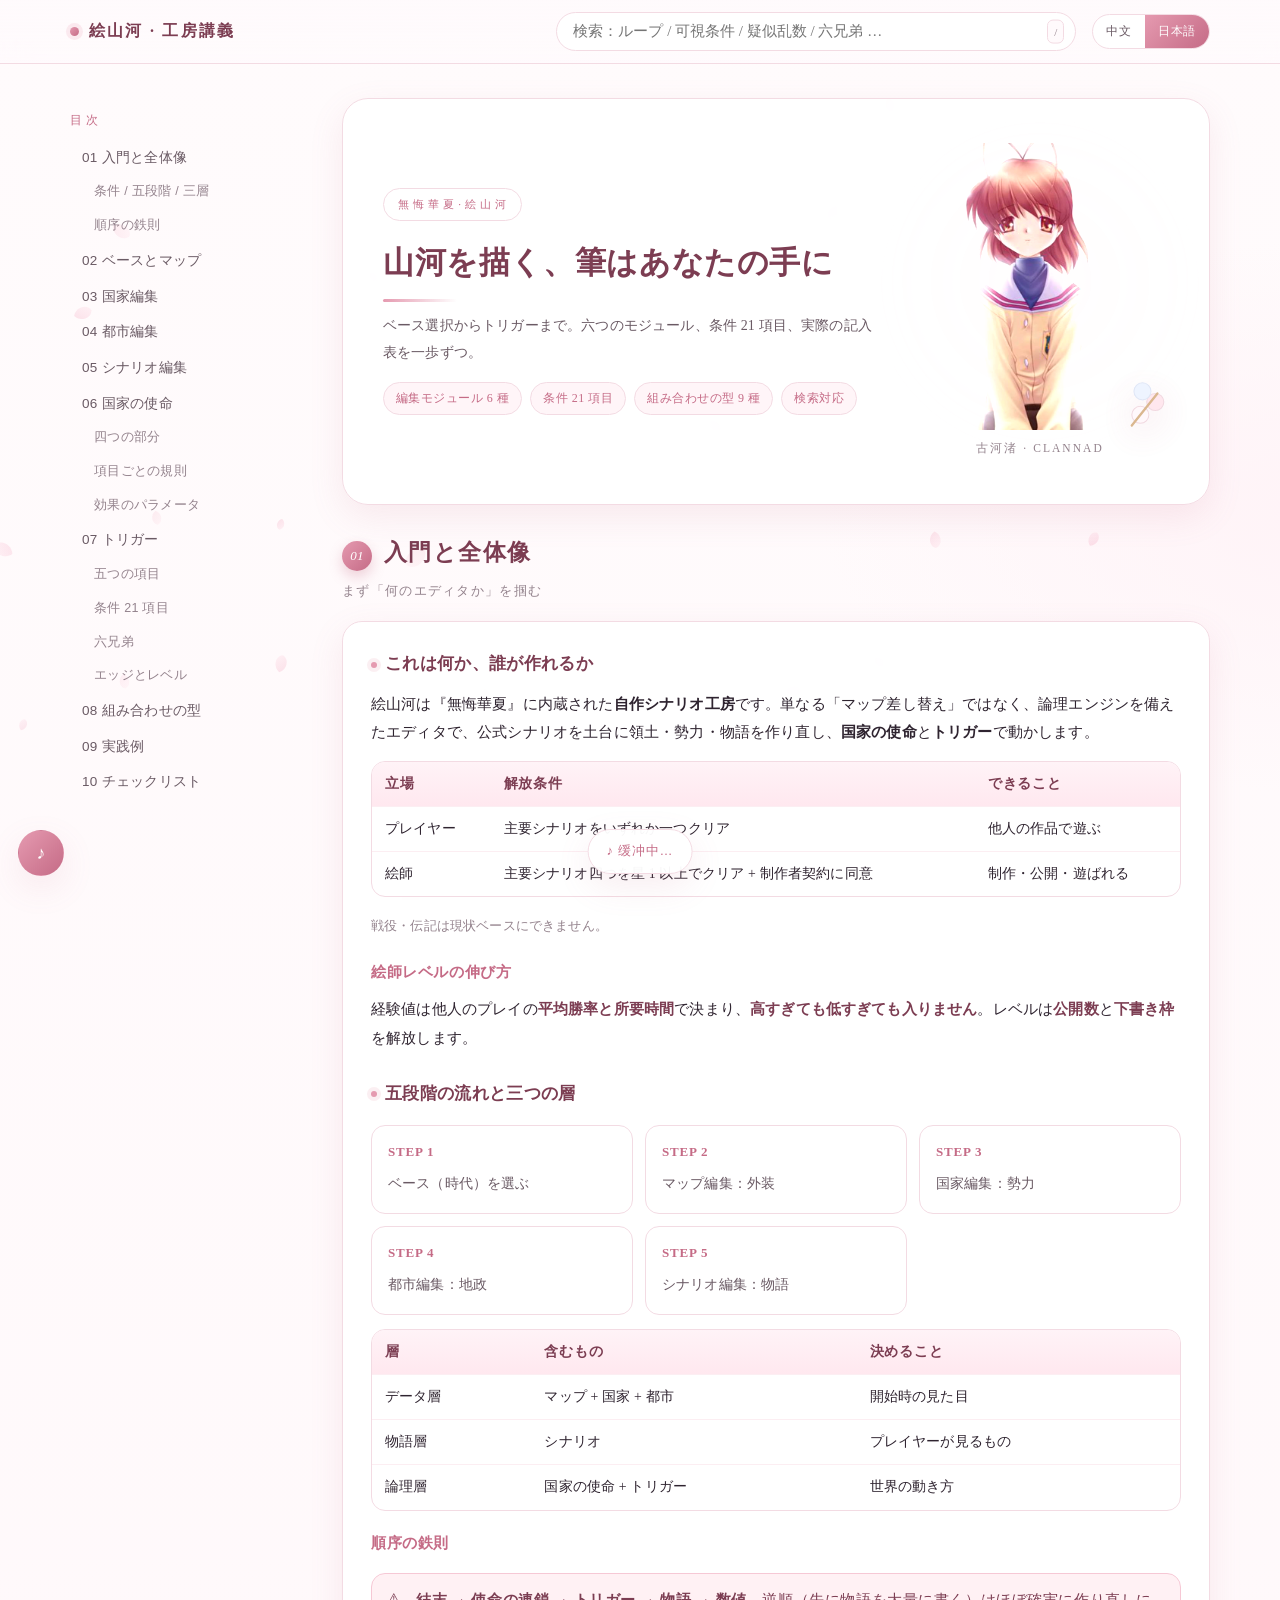
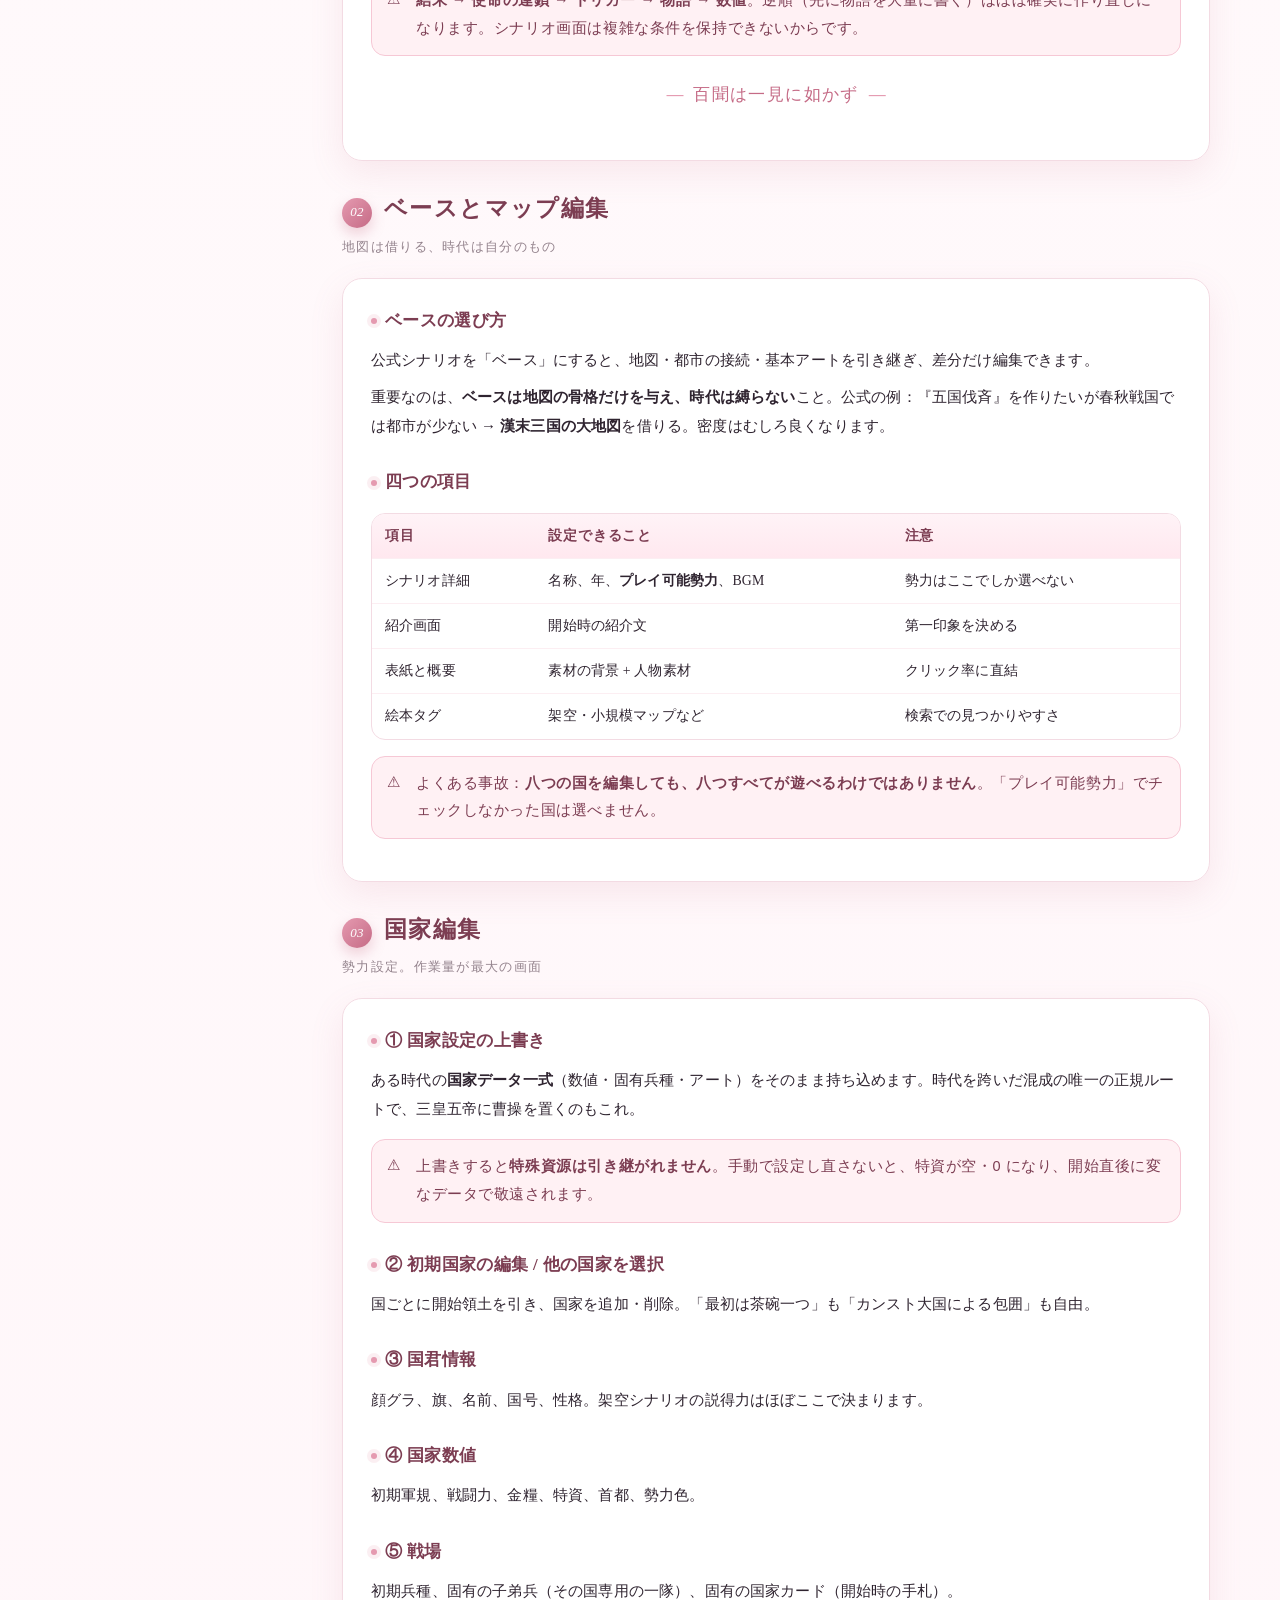
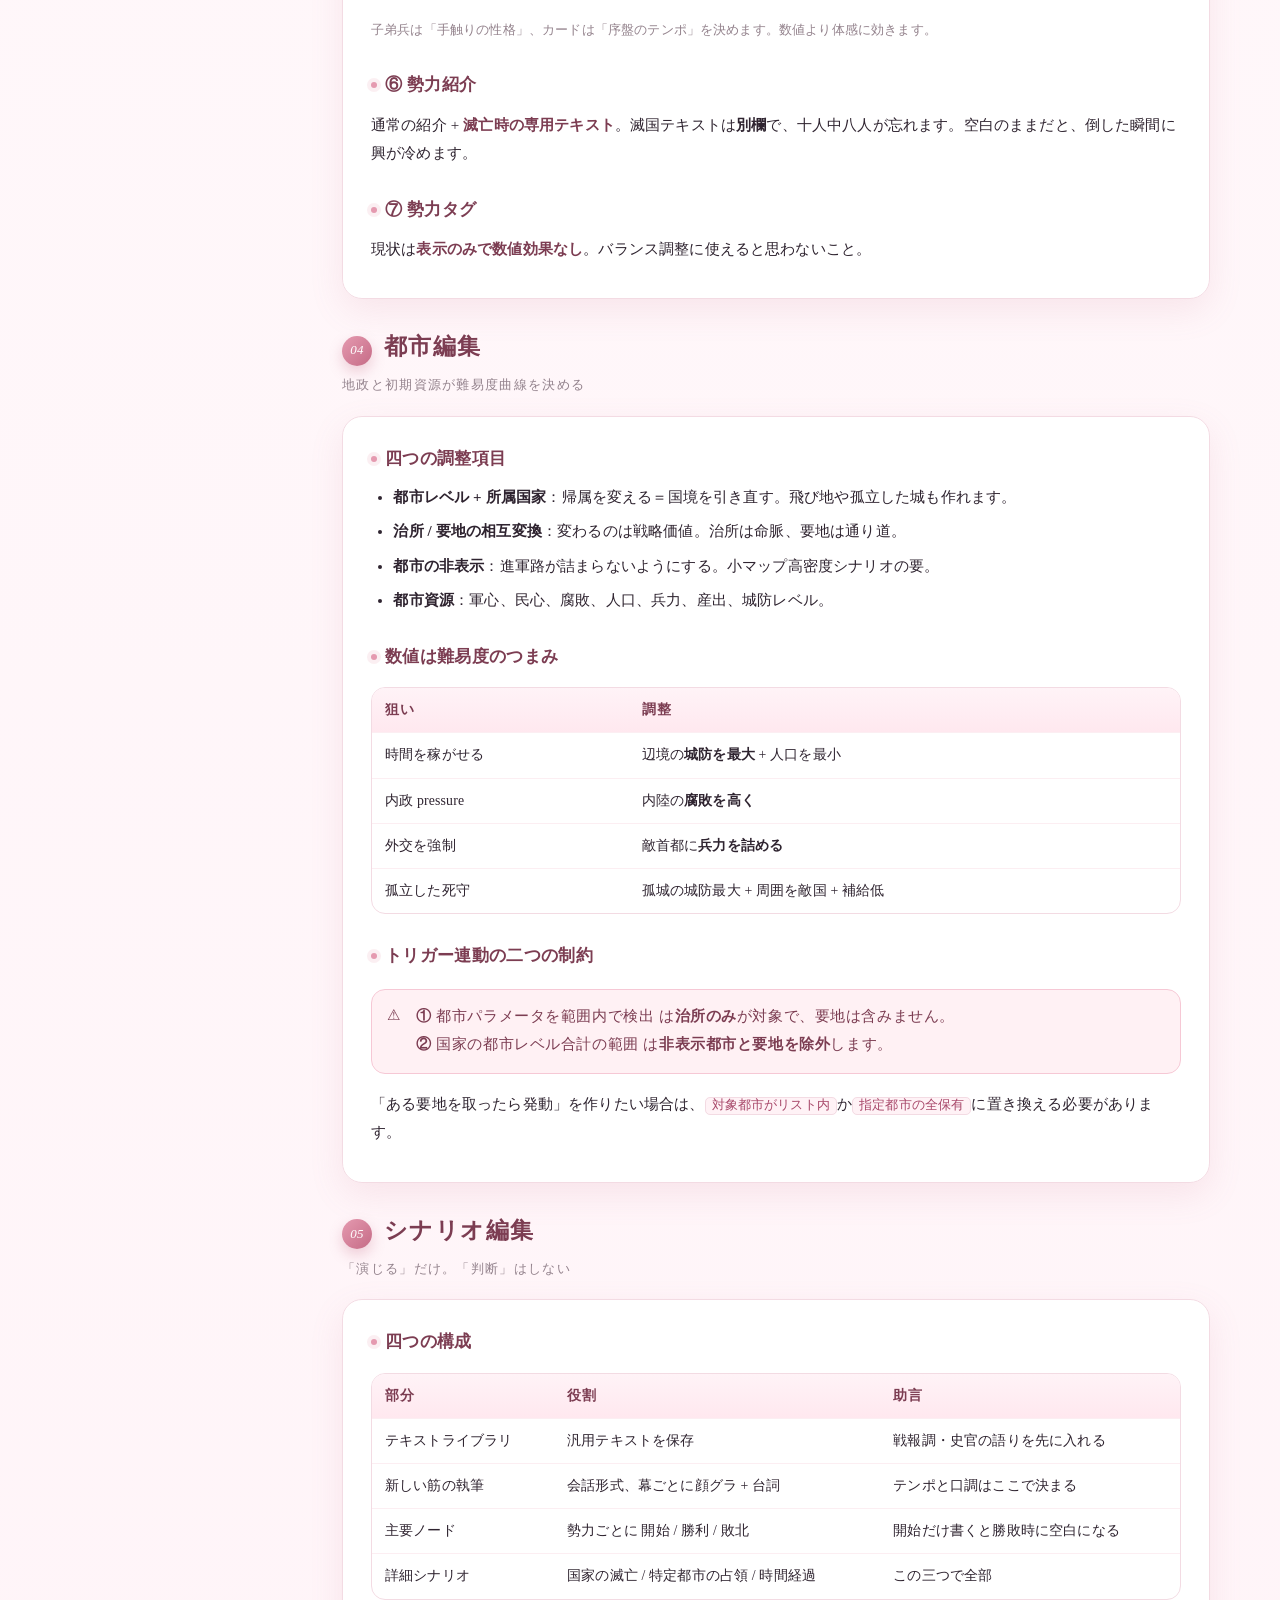
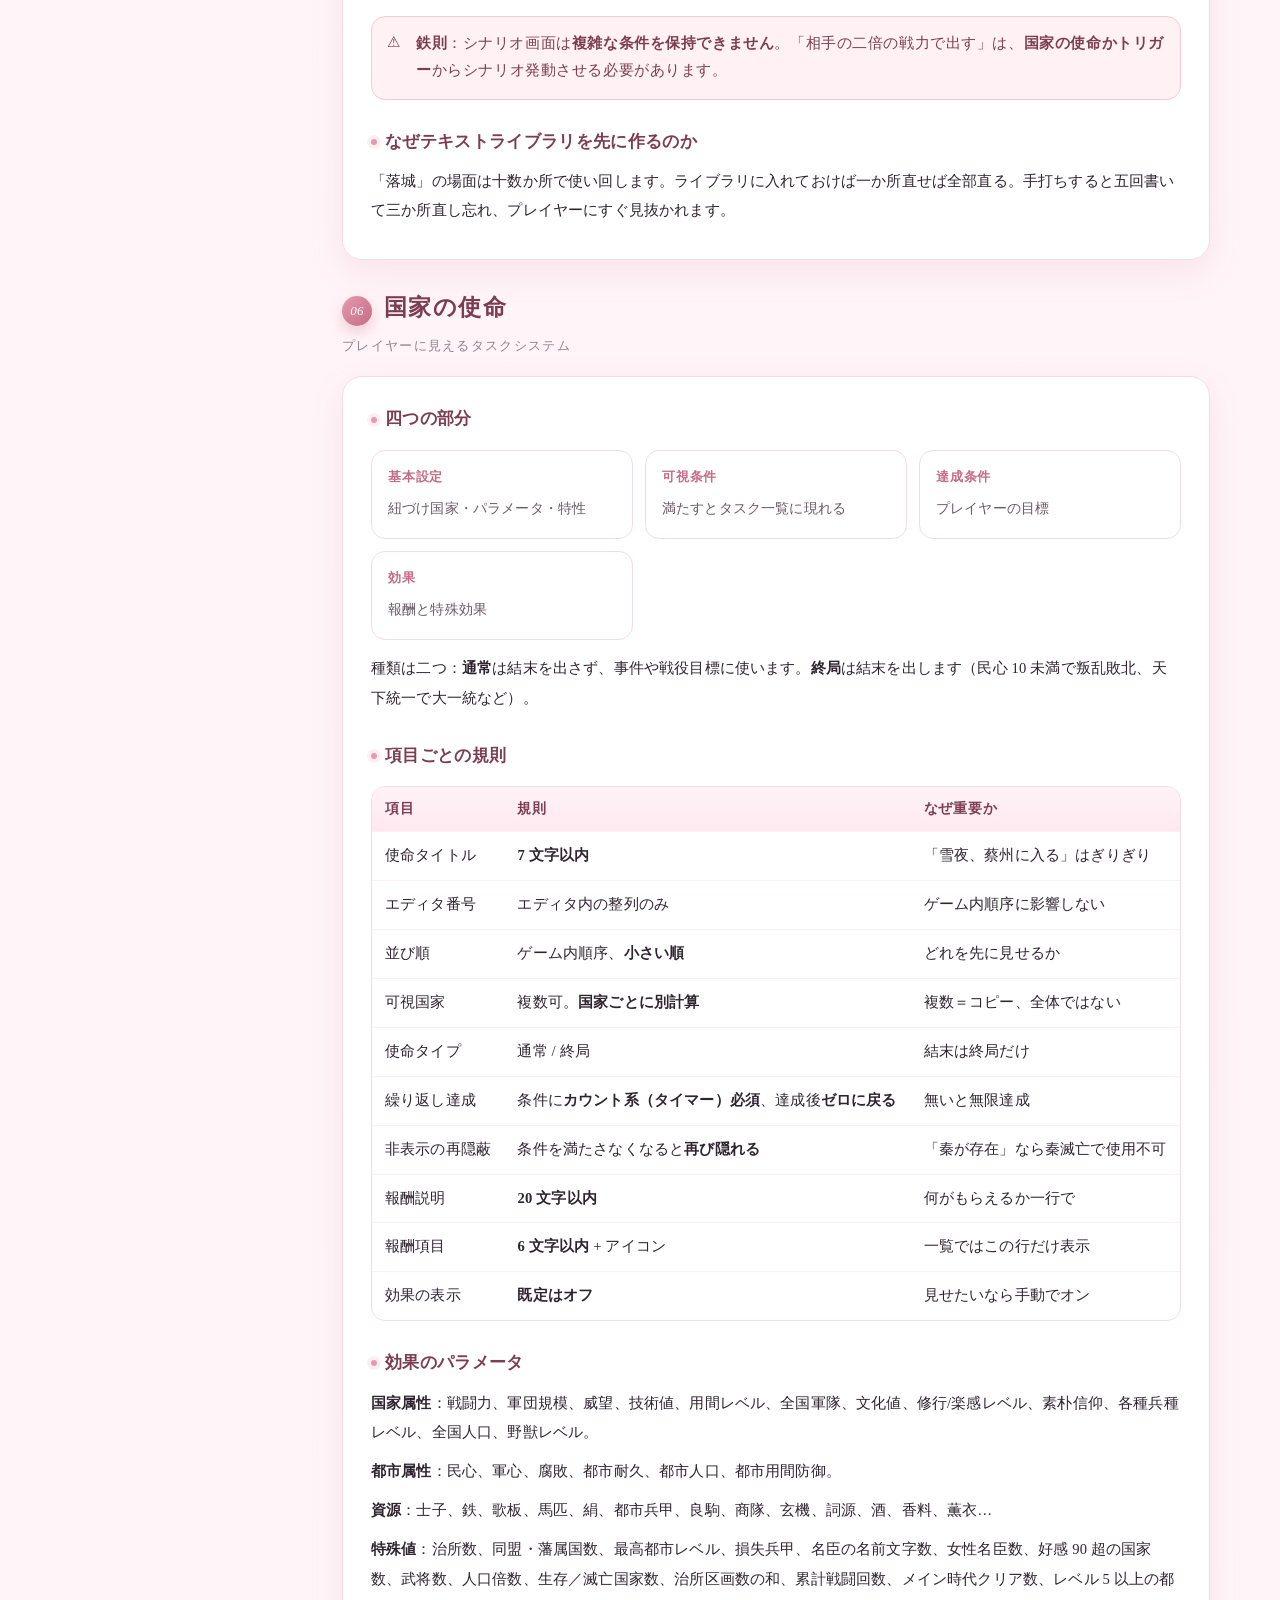
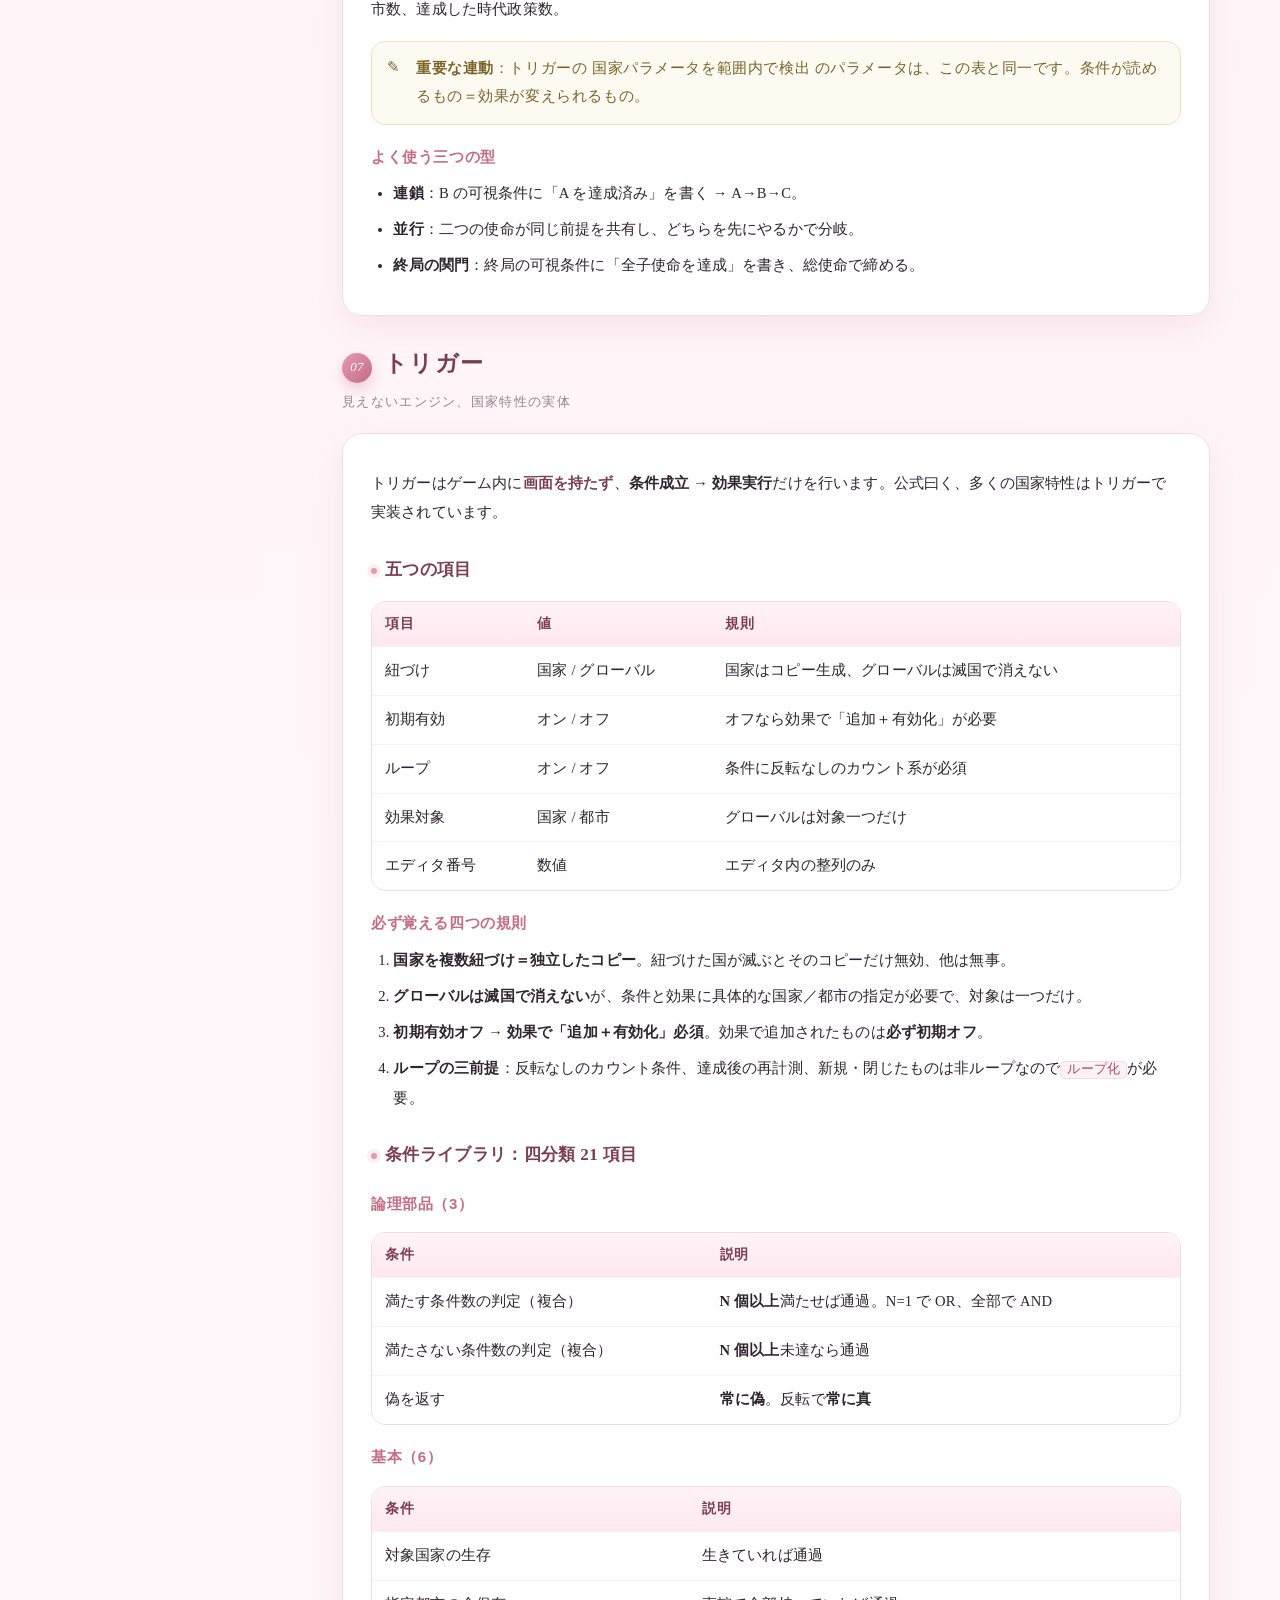
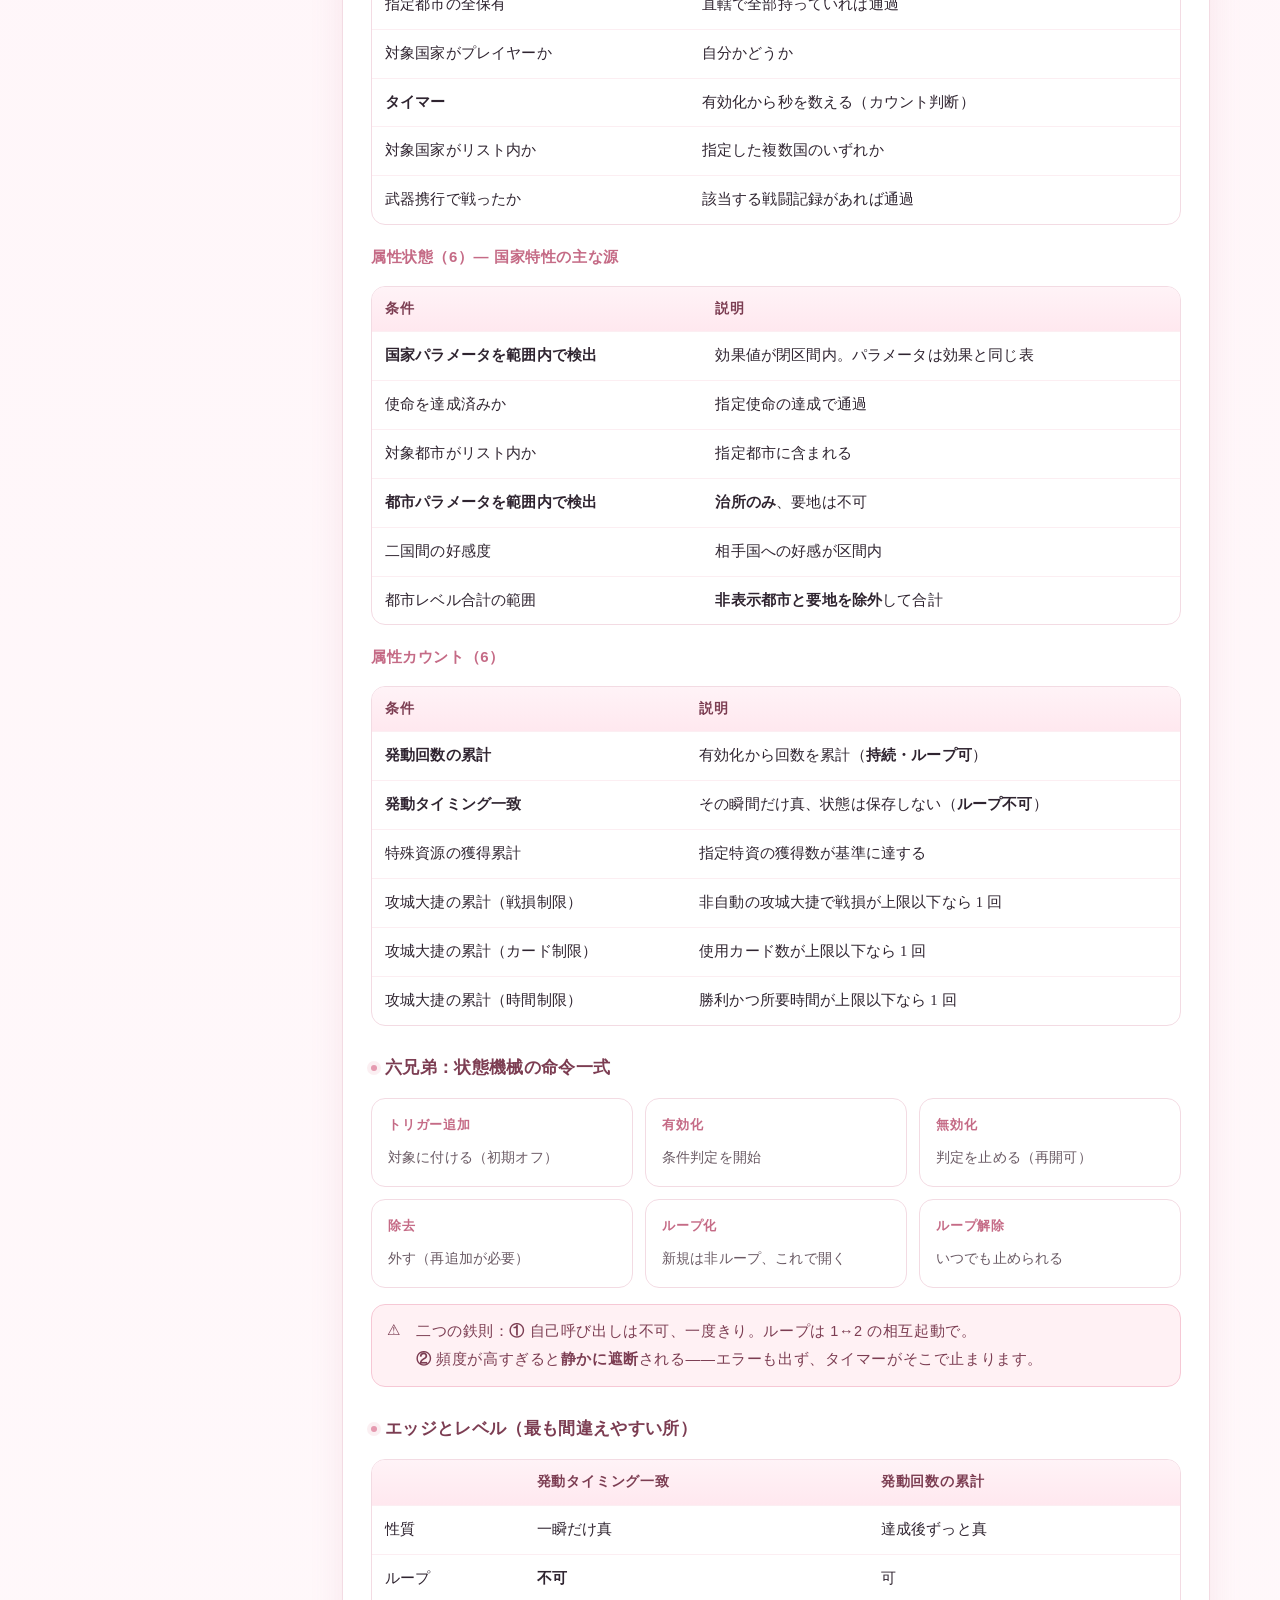
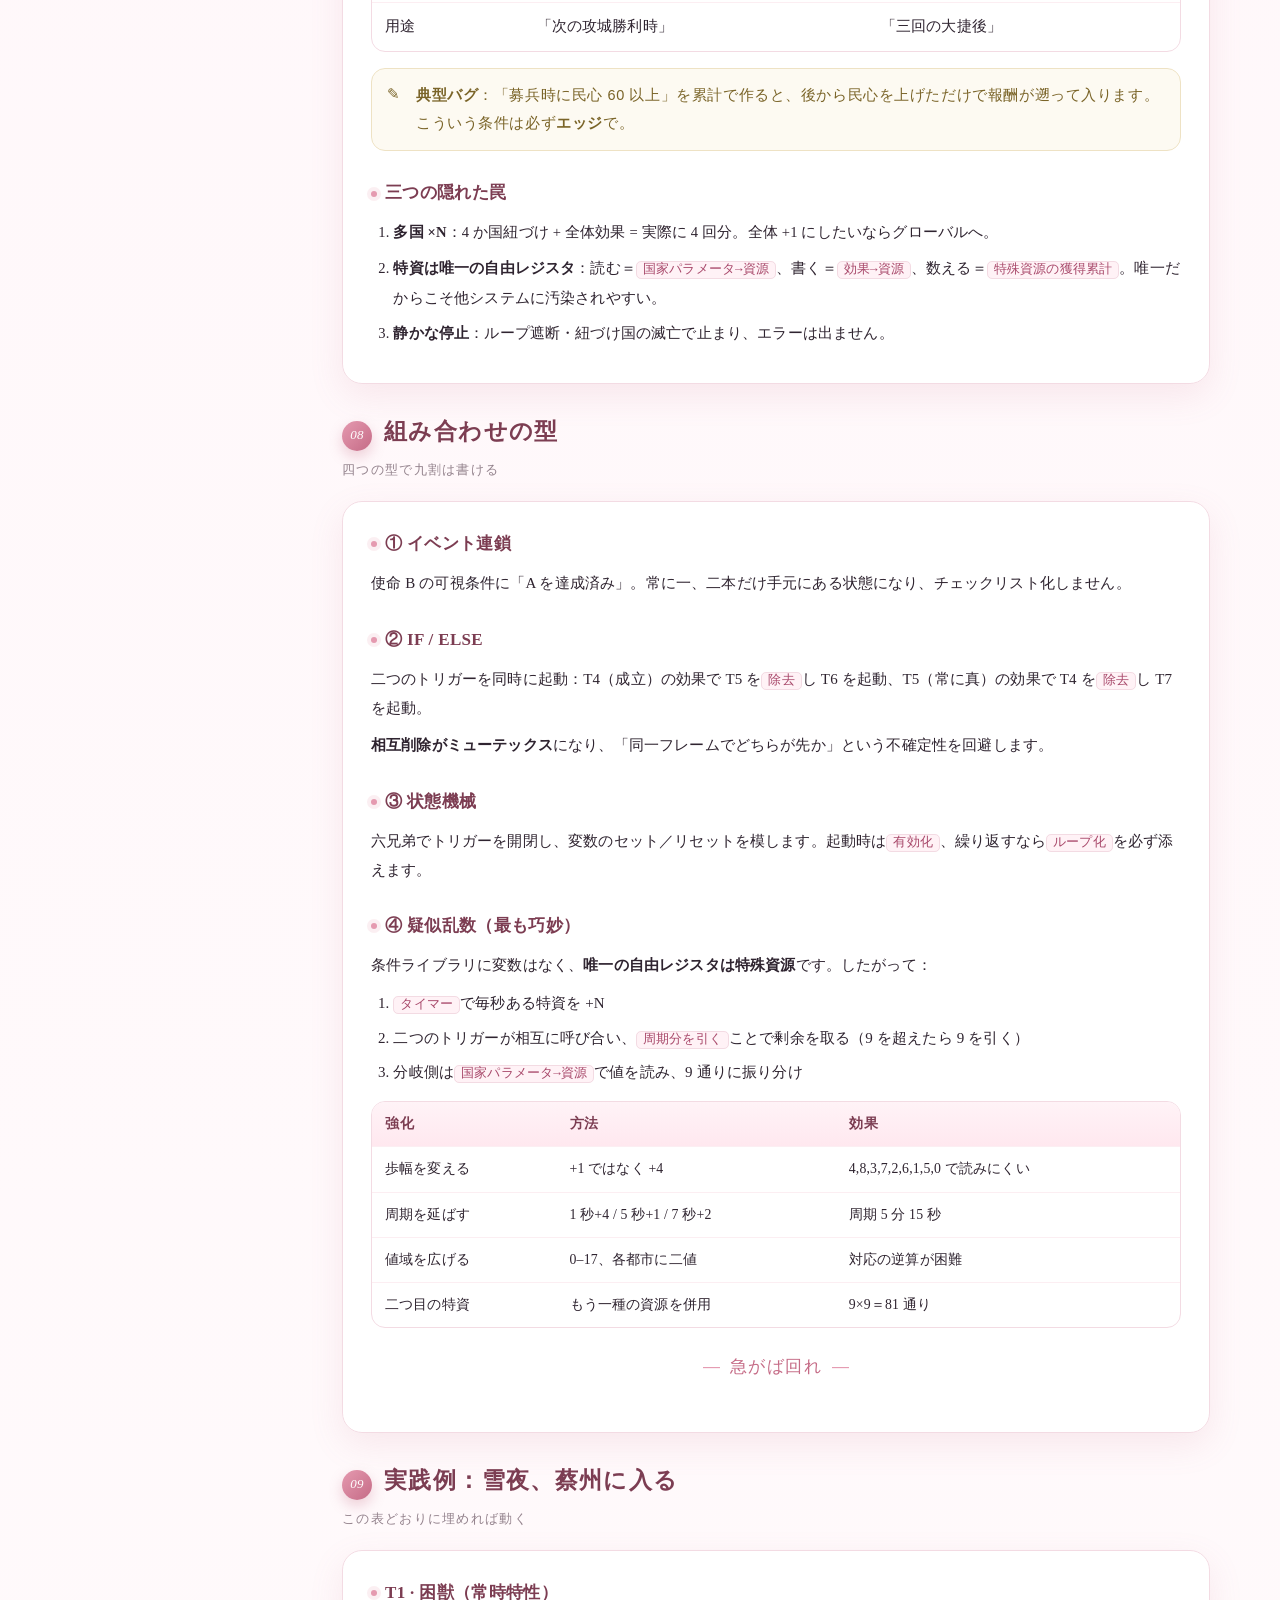
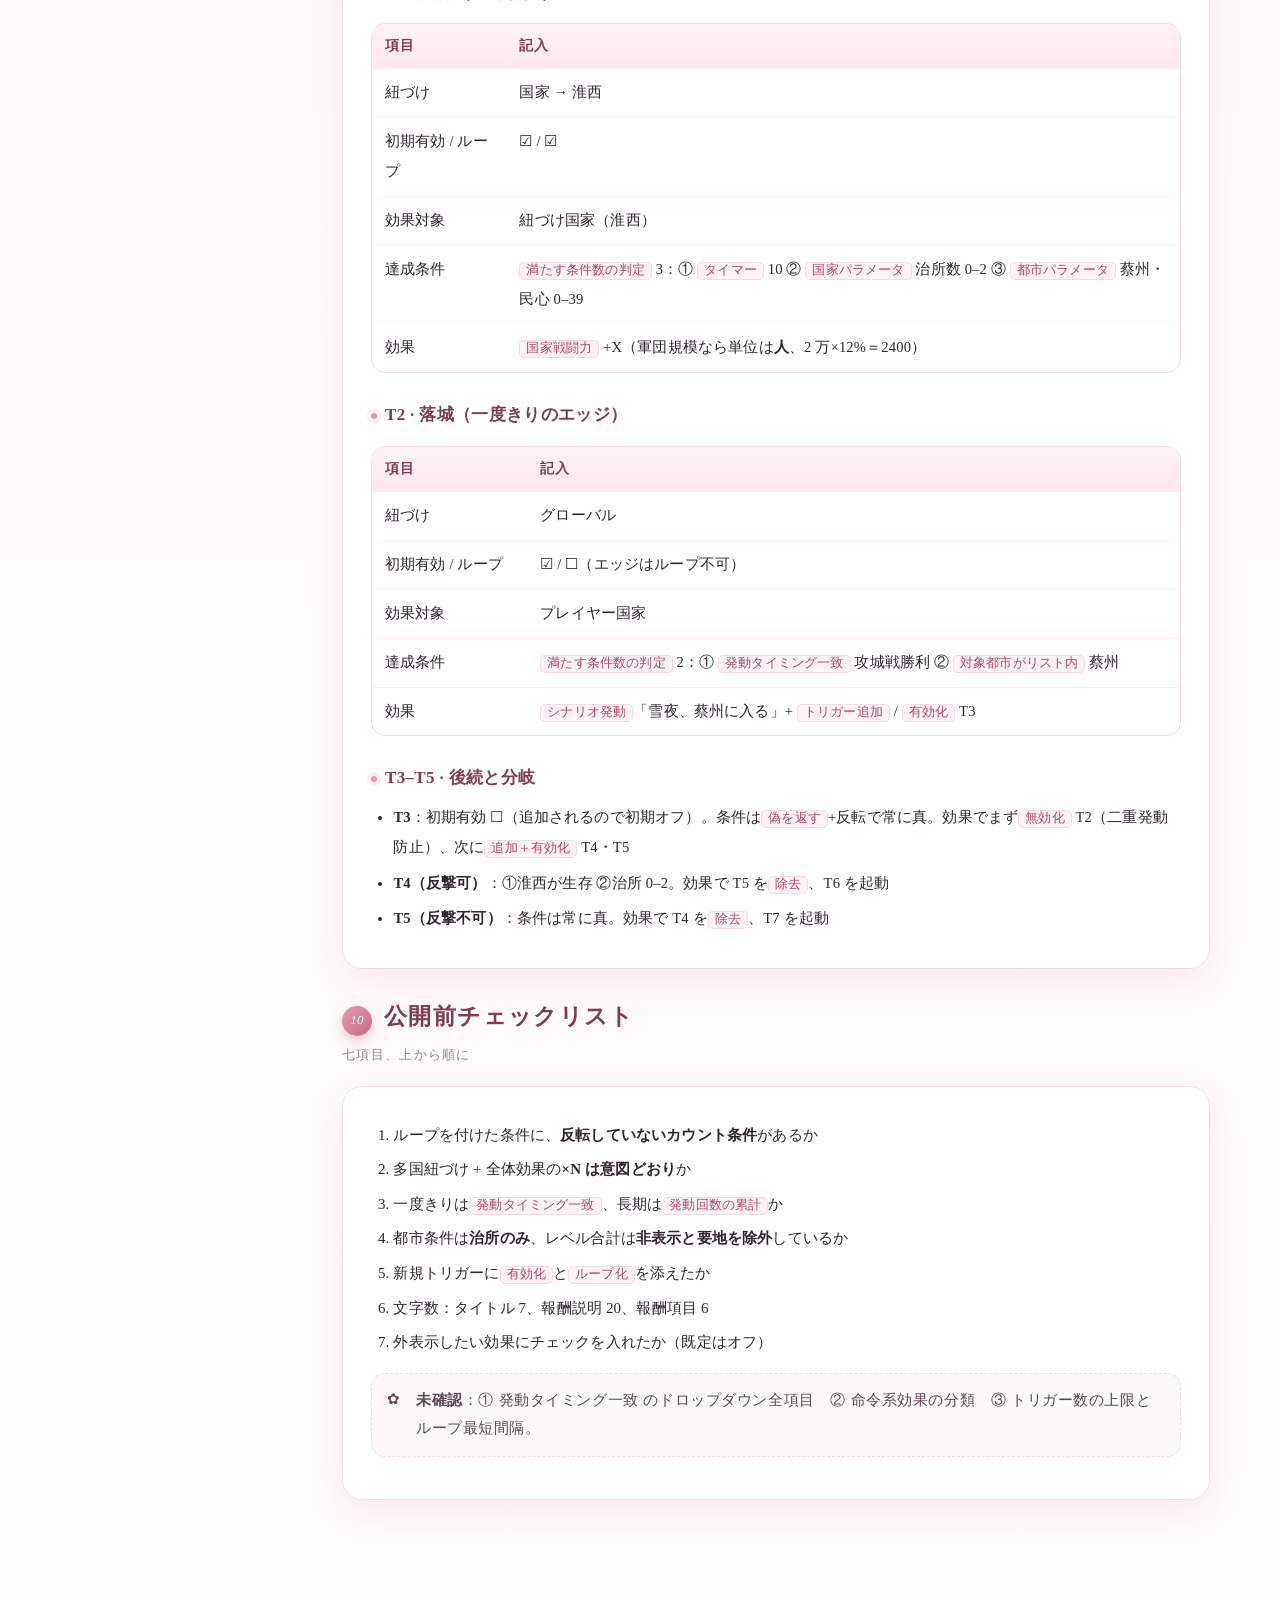
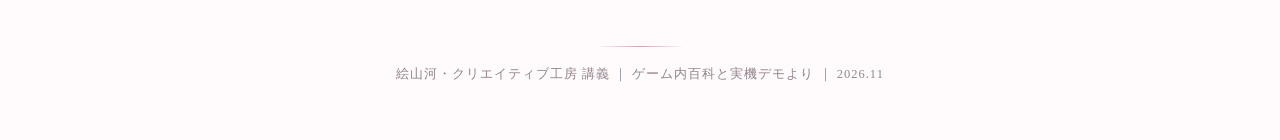
==== commit 97318ff4: "fix: 音频整包预取，消除断音" ====
--- a/ja.html
+++ b/ja.html
@@ -866,26 +866,53 @@
   }
 })();
 
-/* ---------------- 背景音乐（团子大家族·钢琴版） -----------------
-   打开页面即尝试播放；被浏览器拦截时，用户第一次操作（点/划/滚/按键）自动续播。 */
+/* ---------------- 背景音乐（团子大家族·钢琴版） ----------------
+   1) 进站立刻起播（流式）；2) 后台整包下载，完成后切到内存播放，彻底避免卡顿断音。 */
 (function () {
   'use strict';
   var btn = document.getElementById('music');
   if (!btn) return;
 
+  var SRC = 'dango_music.mp3';
   var audio = null, on = false, timer = null, VOL = 0.85, START_VOL = 0.62, armed = false;
+  var blobReady = false, preloading = false;
 
   function ensure() {
     if (audio) return audio;
-    audio = new Audio('dango_piano.mp3');
+    audio = new Audio();
     audio.loop = true;
     audio.preload = 'auto';
     audio.volume = 0;
+    audio.src = SRC;
     audio.addEventListener('error', function () {
-      btn.style.opacity = '.35';
-      on = false; btn.classList.remove('on', 'wait');
+      btn.style.opacity = '.35'; on = false; btn.classList.remove('on', 'wait');
     });
+    audio.addEventListener('waiting', function () { if (on) buffering(true); });
+    audio.addEventListener('playing', function () { buffering(false); });
     return audio;
+  }
+
+  /* 整包预取 → 切内存播放 */
+  function prefetch() {
+    if (preloading || blobReady) return;
+    preloading = true;
+    fetch(SRC, { cache: 'force-cache' })
+      .then(function (r) { return r.arrayBuffer(); })
+      .then(function (buf) {
+        if (!buf || buf.byteLength < 200000) return;
+        var url = URL.createObjectURL(new Blob([buf], { type: 'audio/mpeg' }));
+        var t = audio.currentTime || 0, wasPlaying = !audio.paused;
+        var once = function () {
+          audio.removeEventListener('loadedmetadata', once);
+          try { audio.currentTime = t; } catch (e) {}
+          if (wasPlaying || on) audio.play().catch(function () {});
+          blobReady = true;
+        };
+        audio.addEventListener('loadedmetadata', once);
+        audio.src = url;
+        audio.load();
+      })
+      .catch(function () { preloading = false; });
   }
 
   function ramp(to, ms, done) {
@@ -905,14 +932,13 @@
       p.then(function () {
         on = true; btn.classList.add('on'); btn.classList.remove('wait');
         btn.setAttribute('aria-pressed', 'true');
-        audio.volume = START_VOL;   /* 立刻可闻 */
-        ramp(VOL, 1500);            /* 1.5 秒抬到目标音量 */
-        toast();
-      }).catch(function () {        /* 被自动播放策略拦住 → 等第一次交互 */
-        arm();
-      });
+        a.volume = START_VOL;                 /* 立刻可闻 */
+        ramp(VOL, 1500);
+        toast(); prefetch();
+      }).catch(function () { arm(); });
     } else {
-      on = true; btn.classList.add('on'); a.volume = START_VOL; ramp(VOL, 1500); toast();
+      on = true; btn.classList.add('on'); a.volume = START_VOL; ramp(VOL, 1500);
+      toast(); prefetch();
     }
   }
 
@@ -924,12 +950,16 @@
       document.addEventListener(ev, kick, { once: true, passive: true });
     });
   }
-
   function kick() {
     ['pointerdown', 'touchstart', 'keydown', 'wheel', 'scroll'].forEach(function (ev) {
       document.removeEventListener(ev, kick);
     });
     if (!on) start();
+  }
+
+  function stop() {
+    on = false; btn.classList.remove('on'); btn.setAttribute('aria-pressed', 'false');
+    ramp(0, 2000, function () { if (!on && audio) audio.pause(); });
   }
 
   function toast() {
@@ -946,74 +976,18 @@
     el._t = setTimeout(function () { el.classList.remove('show'); }, 5000);
   }
 
-  function stop() {
-    on = false; btn.classList.remove('on'); btn.setAttribute('aria-pressed', 'false');
-    ramp(0, 2500, function () { if (!on && audio) audio.pause(); });  /* 淡出 2.5 秒 */
-  }
-
-  btn.addEventListener('click', function (e) {
-    e.stopPropagation();
-    on ? stop() : start();
-  });
-
-  /* 打开即播：脚本到位就起播，不等 load */
-  ensure();
-  start();
-  /* 兜底：若首次 play 因缓冲被推迟，canplay 时再确认一次 */
-  setTimeout(function () { if (!on) start(); }, 900);
-
-  /* 调试用：可在控制台查看状态 */
+  function buffering(yes) {
+    var el = document.getElementById('nowplaying');
+    if (!el) return;
+    if (yes) { el.innerHTML = '<span class="wave">♪</span> 缓冲中…'; el.classList.add('show'); }
+  }
+
+  btn.addEventListener('click', function (e) { e.stopPropagation(); on ? stop() : start(); });
+
+  ensure(); start();
   window.__bgm = function () {
-    return { on: on, paused: audio ? audio.paused : null, volume: audio ? +audio.volume.toFixed(2) : null, armed: armed };
+    return { on: on, paused: audio ? audio.paused : null, volume: audio ? +audio.volume.toFixed(2) : null, blob: blobReady, armed: armed };
   };
-})();
-
-/* ---------------- 手机端目录抽屉 ---------------- */
-(function () {
-  'use strict';
-  var btn = document.getElementById('tocbtn');
-  if (!btn) return;
-  var mask = null;
-
-  function build() {
-    var src = document.querySelector('aside');
-    mask = document.createElement('div');
-    mask.className = 'tocmask';
-    var panel = document.createElement('nav');
-    panel.className = 'tocpanel';
-    panel.innerHTML = '<button class="close" aria-label="关闭目录">✕</button>' +
-      '<div class="h">' + (src && src.querySelector('.h') ? src.querySelector('.h').textContent : '目录') + '</div>';
-    if (src) {
-      Array.prototype.forEach.call(src.querySelectorAll('a'), function (a) {
-        var c = document.createElement('a');
-        c.href = a.getAttribute('href');
-        c.textContent = a.textContent;
-        if (a.classList.contains('sub')) c.className = 'sub';
-        c.addEventListener('click', close);
-        panel.appendChild(c);
-      });
-    }
-    mask.appendChild(panel);
-    document.body.appendChild(mask);
-    mask.addEventListener('click', function (e) { if (e.target === mask) close(); });
-    panel.querySelector('.close').addEventListener('click', close);
-  }
-
-  function open() {
-    if (!mask) build();
-    mask.classList.add('open');
-    btn.setAttribute('aria-expanded', 'true');
-    document.body.style.overflow = 'hidden';
-  }
-  function close() {
-    if (mask) mask.classList.remove('open');
-    btn.setAttribute('aria-expanded', 'false');
-    document.body.style.overflow = '';
-  }
-
-  btn.setAttribute('aria-expanded', 'false');
-  btn.addEventListener('click', function () { mask && mask.classList.contains('open') ? close() : open(); });
-  document.addEventListener('keydown', function (e) { if (e.key === 'Escape') close(); });
 })();
 
 </script>
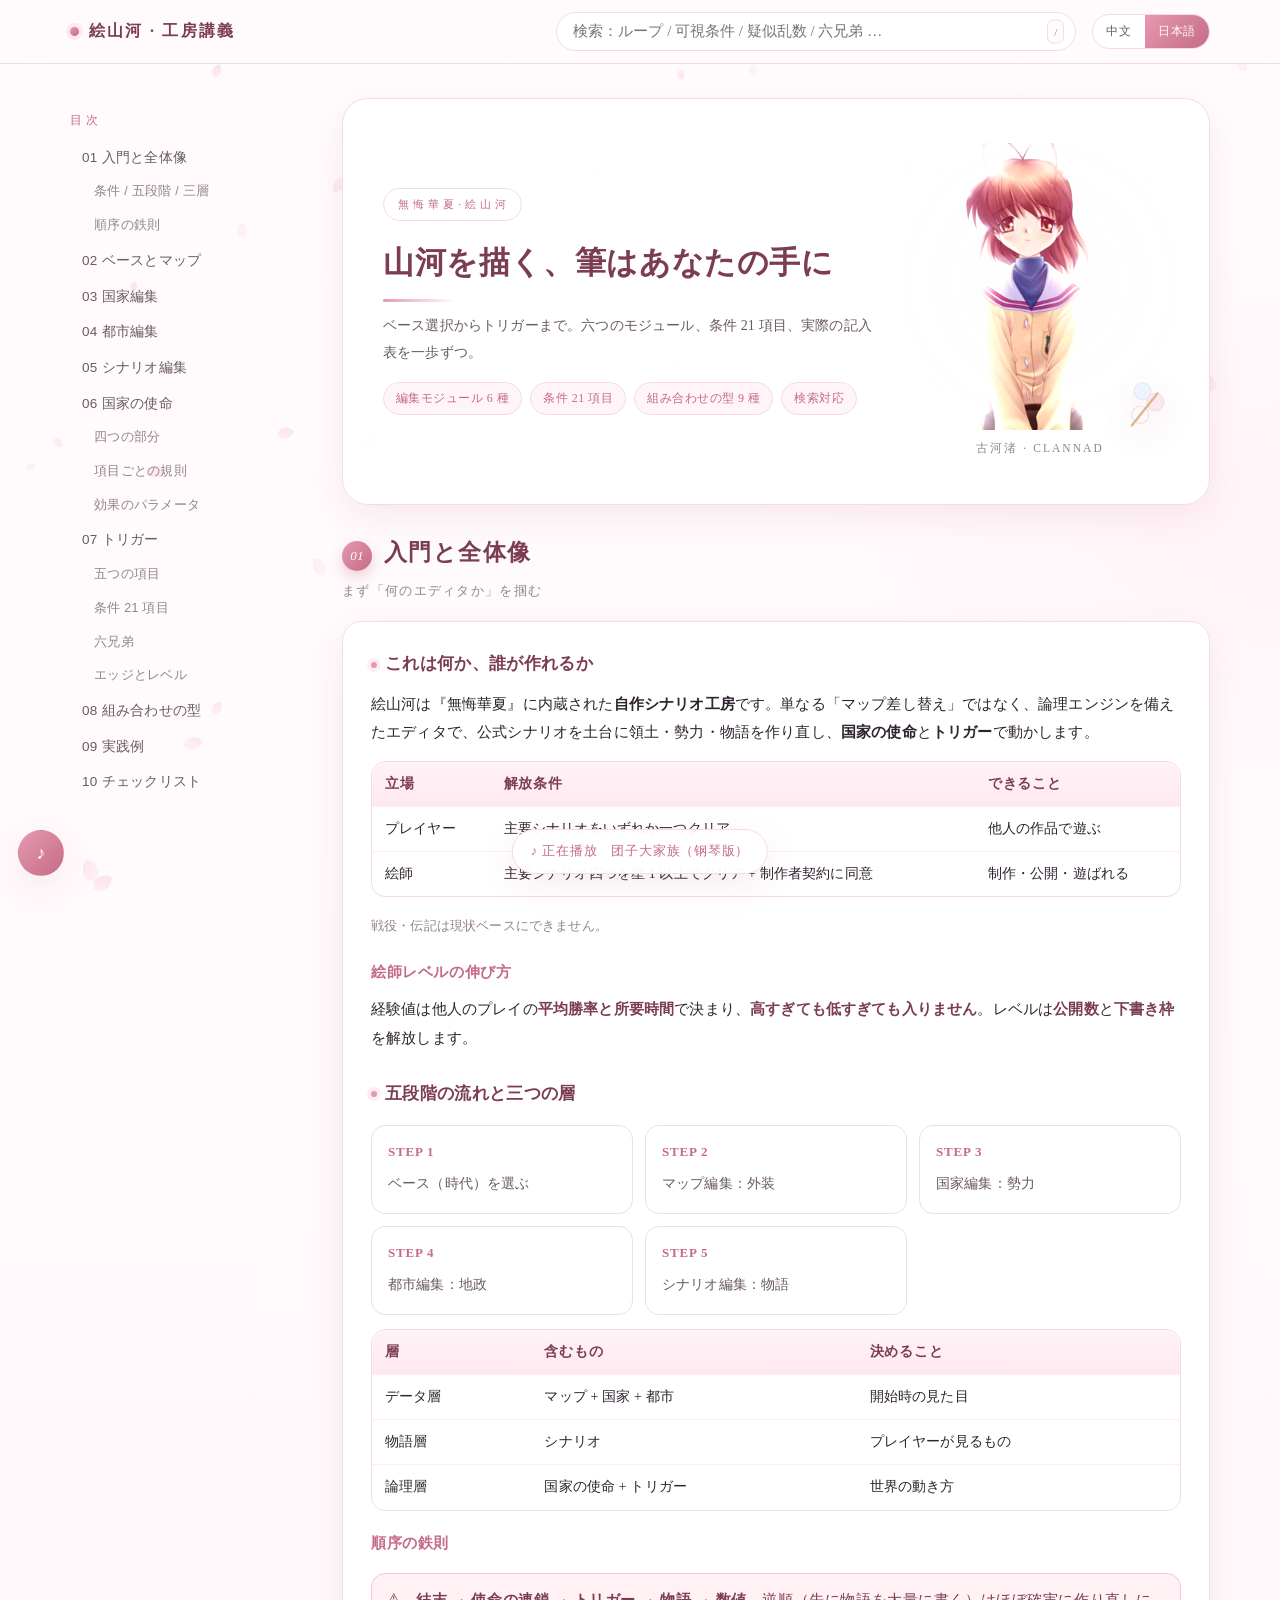
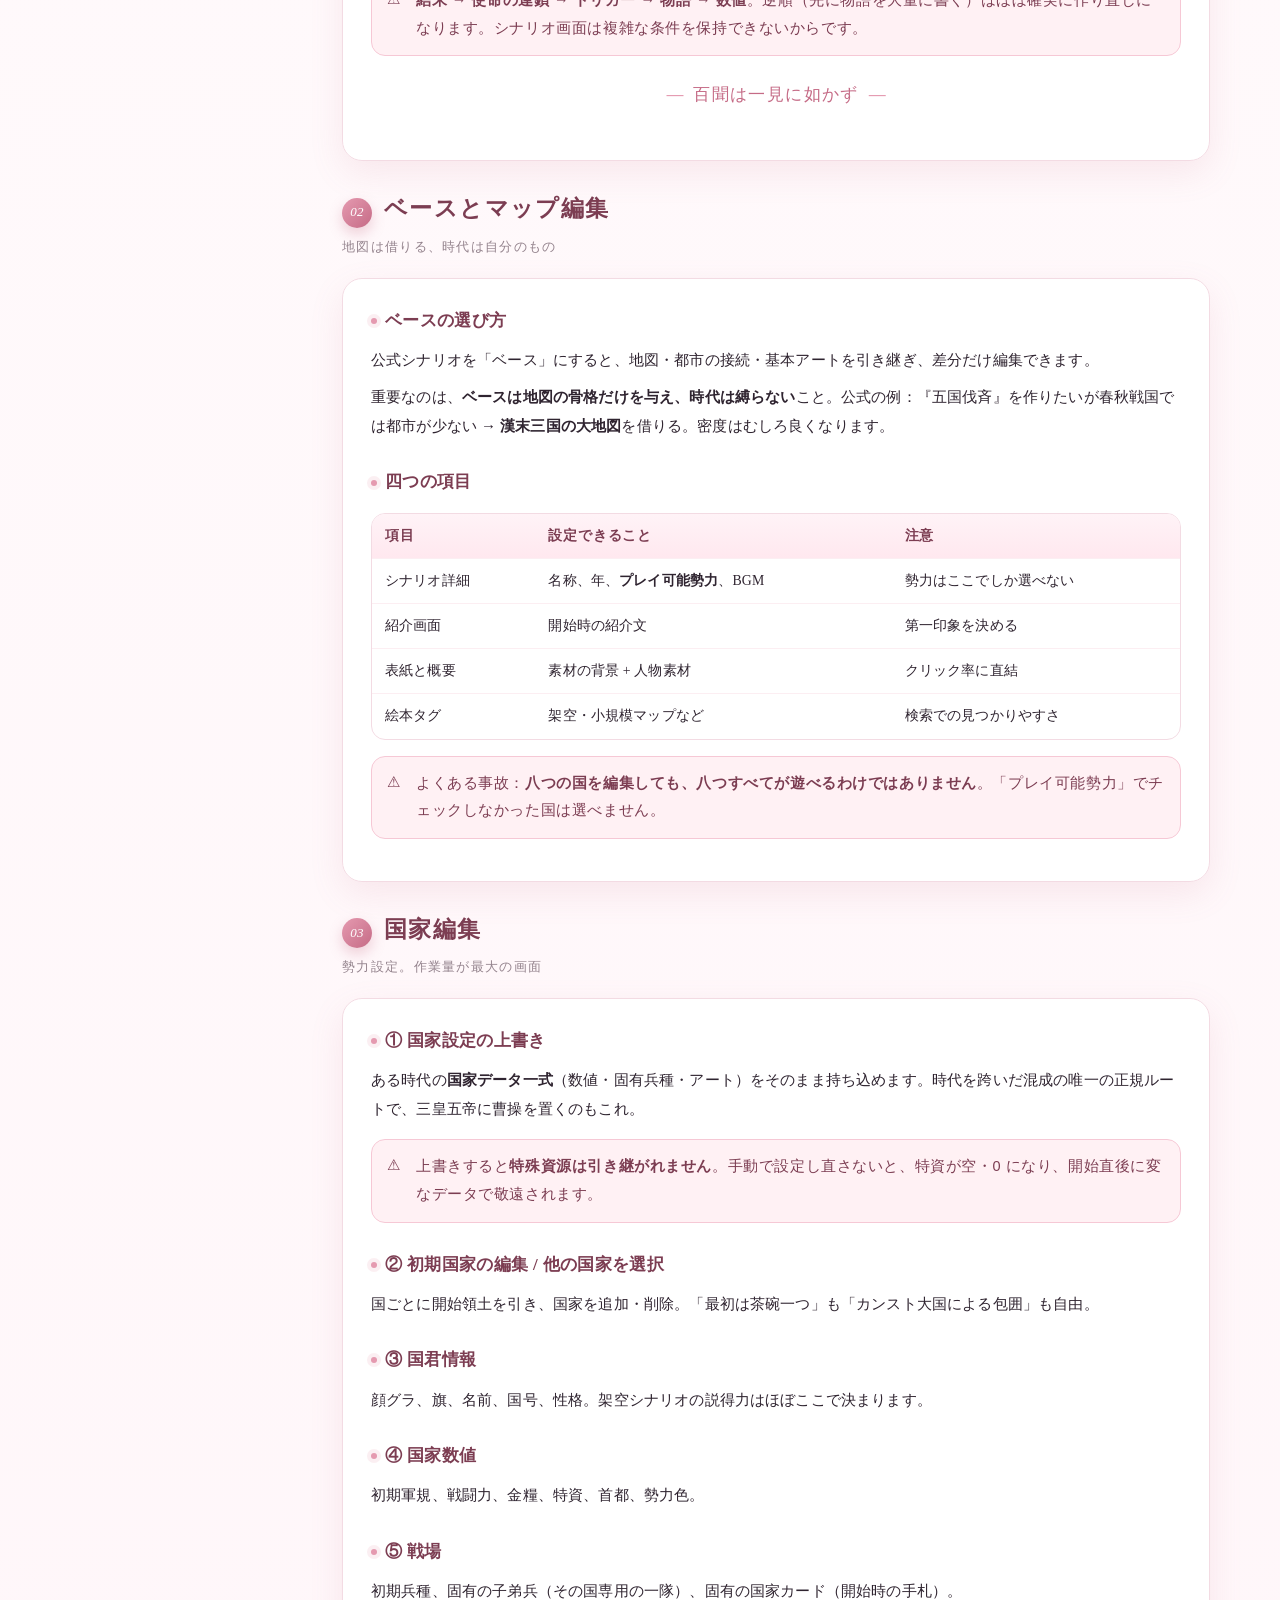
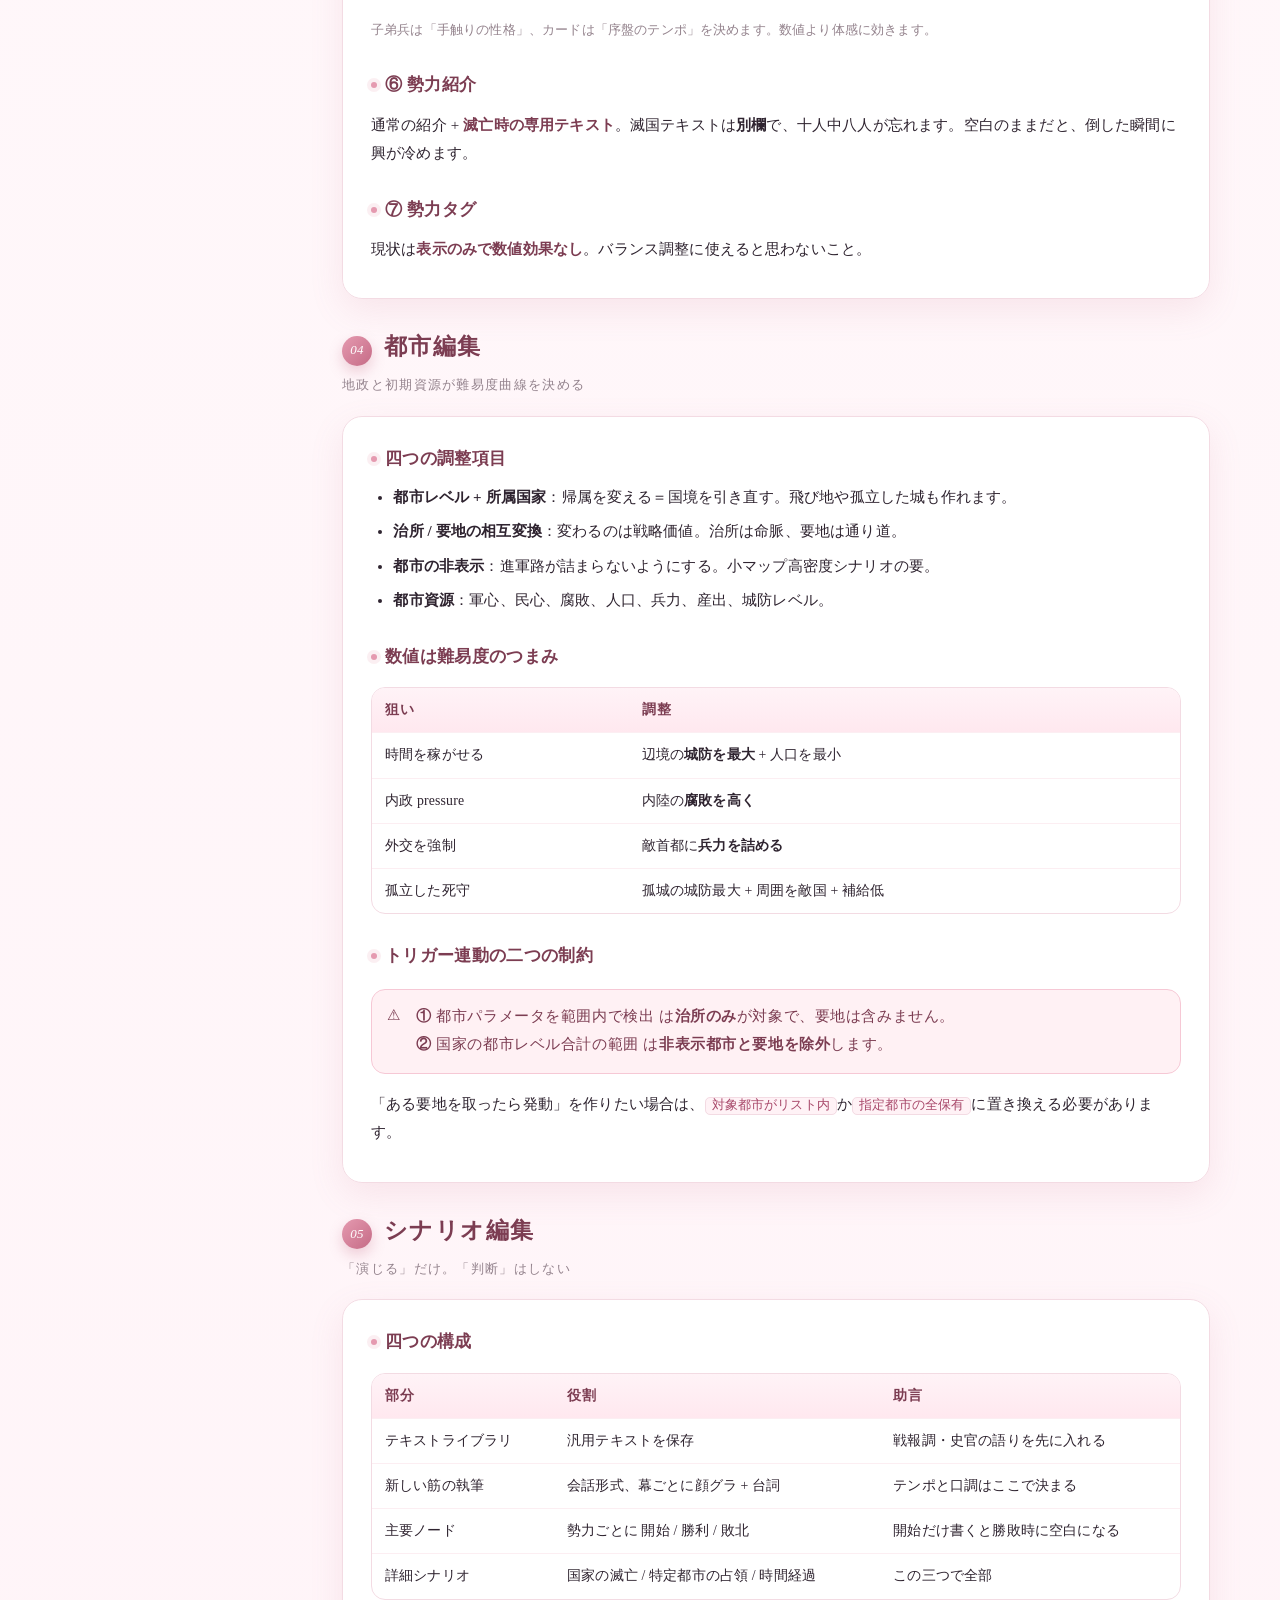
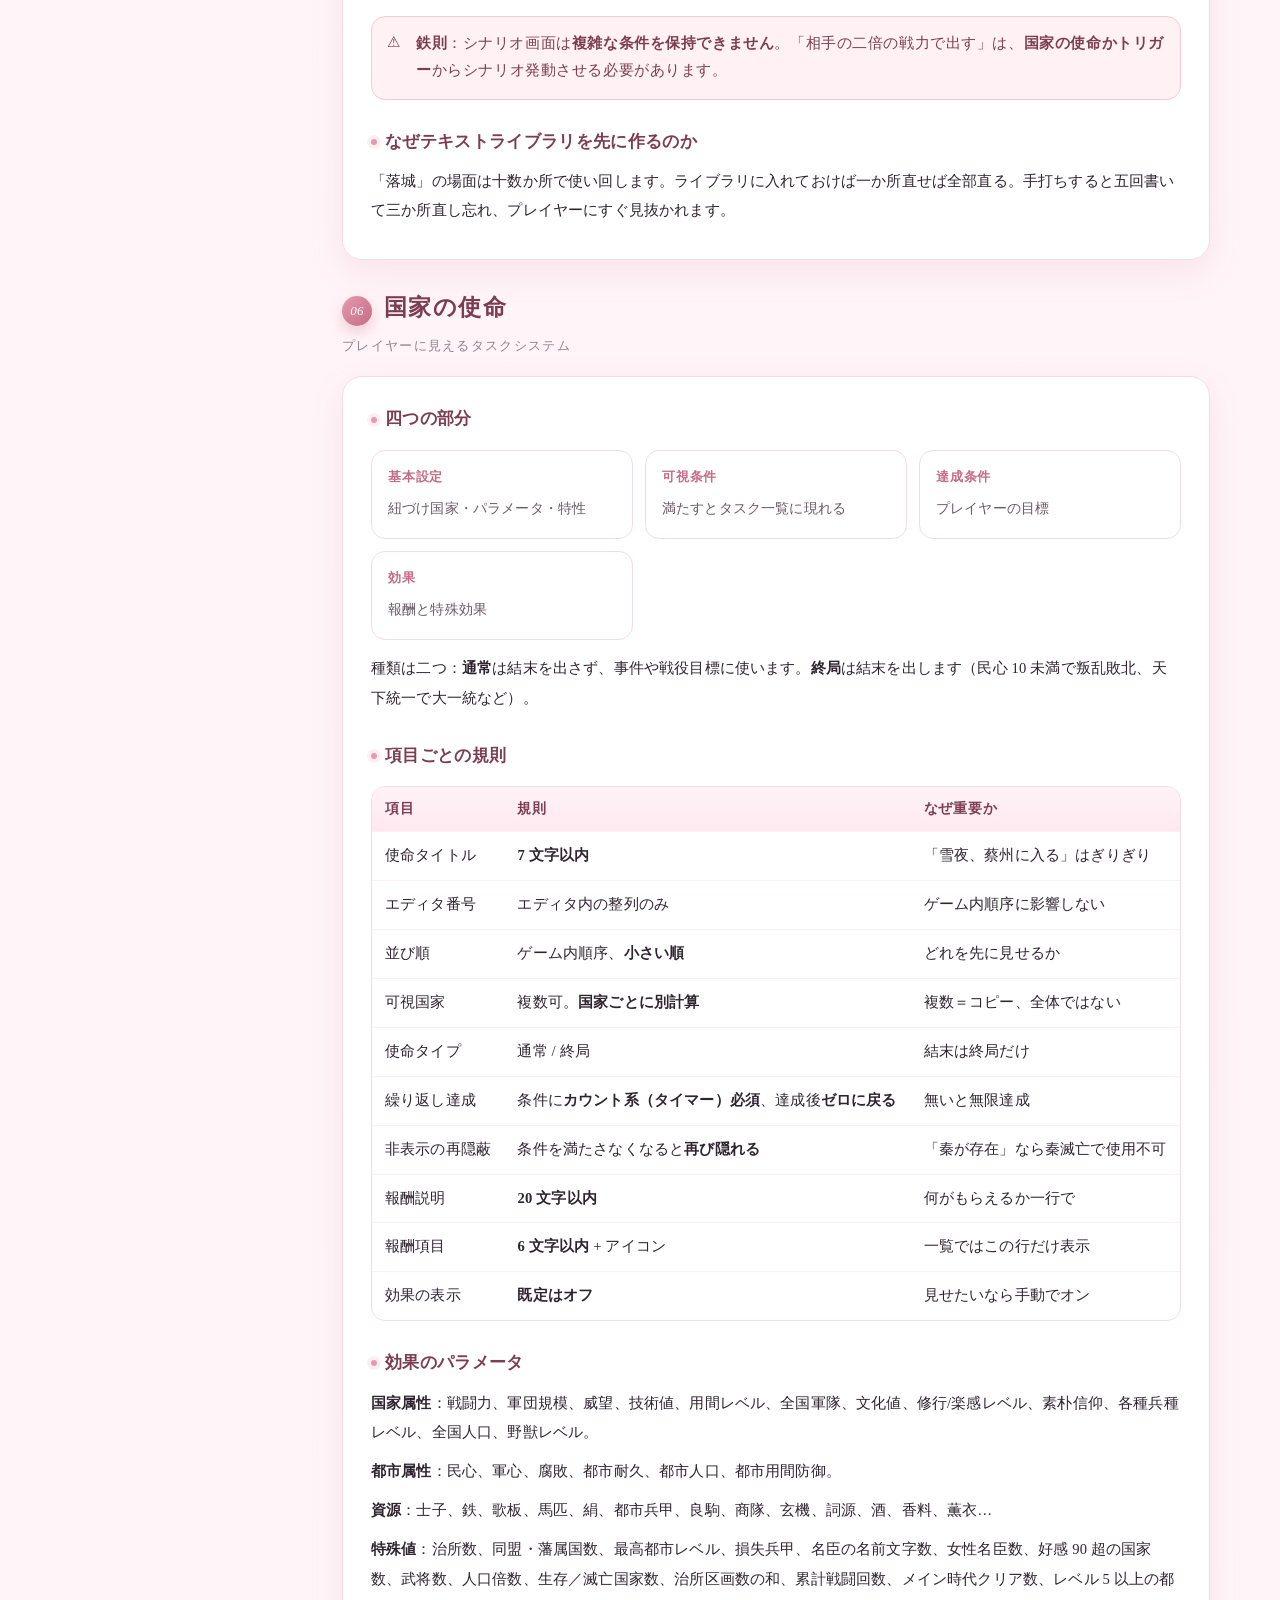
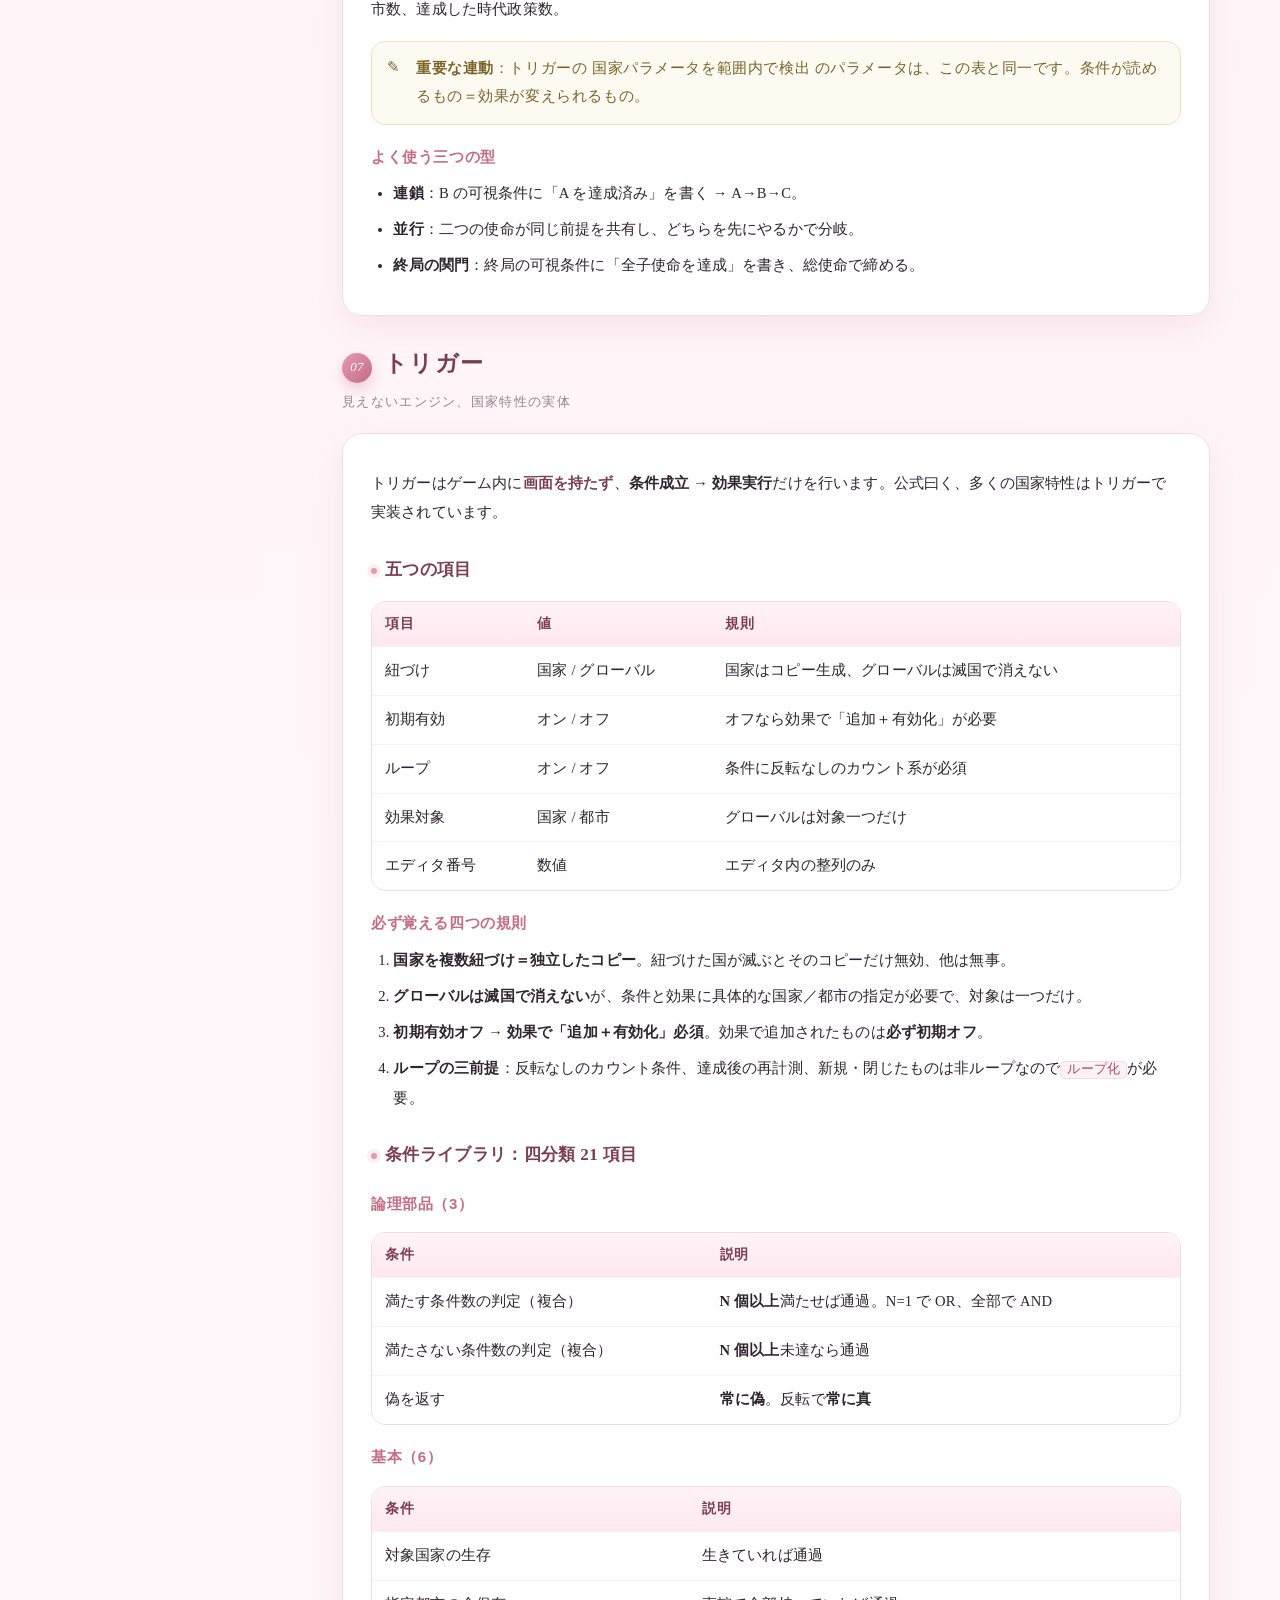
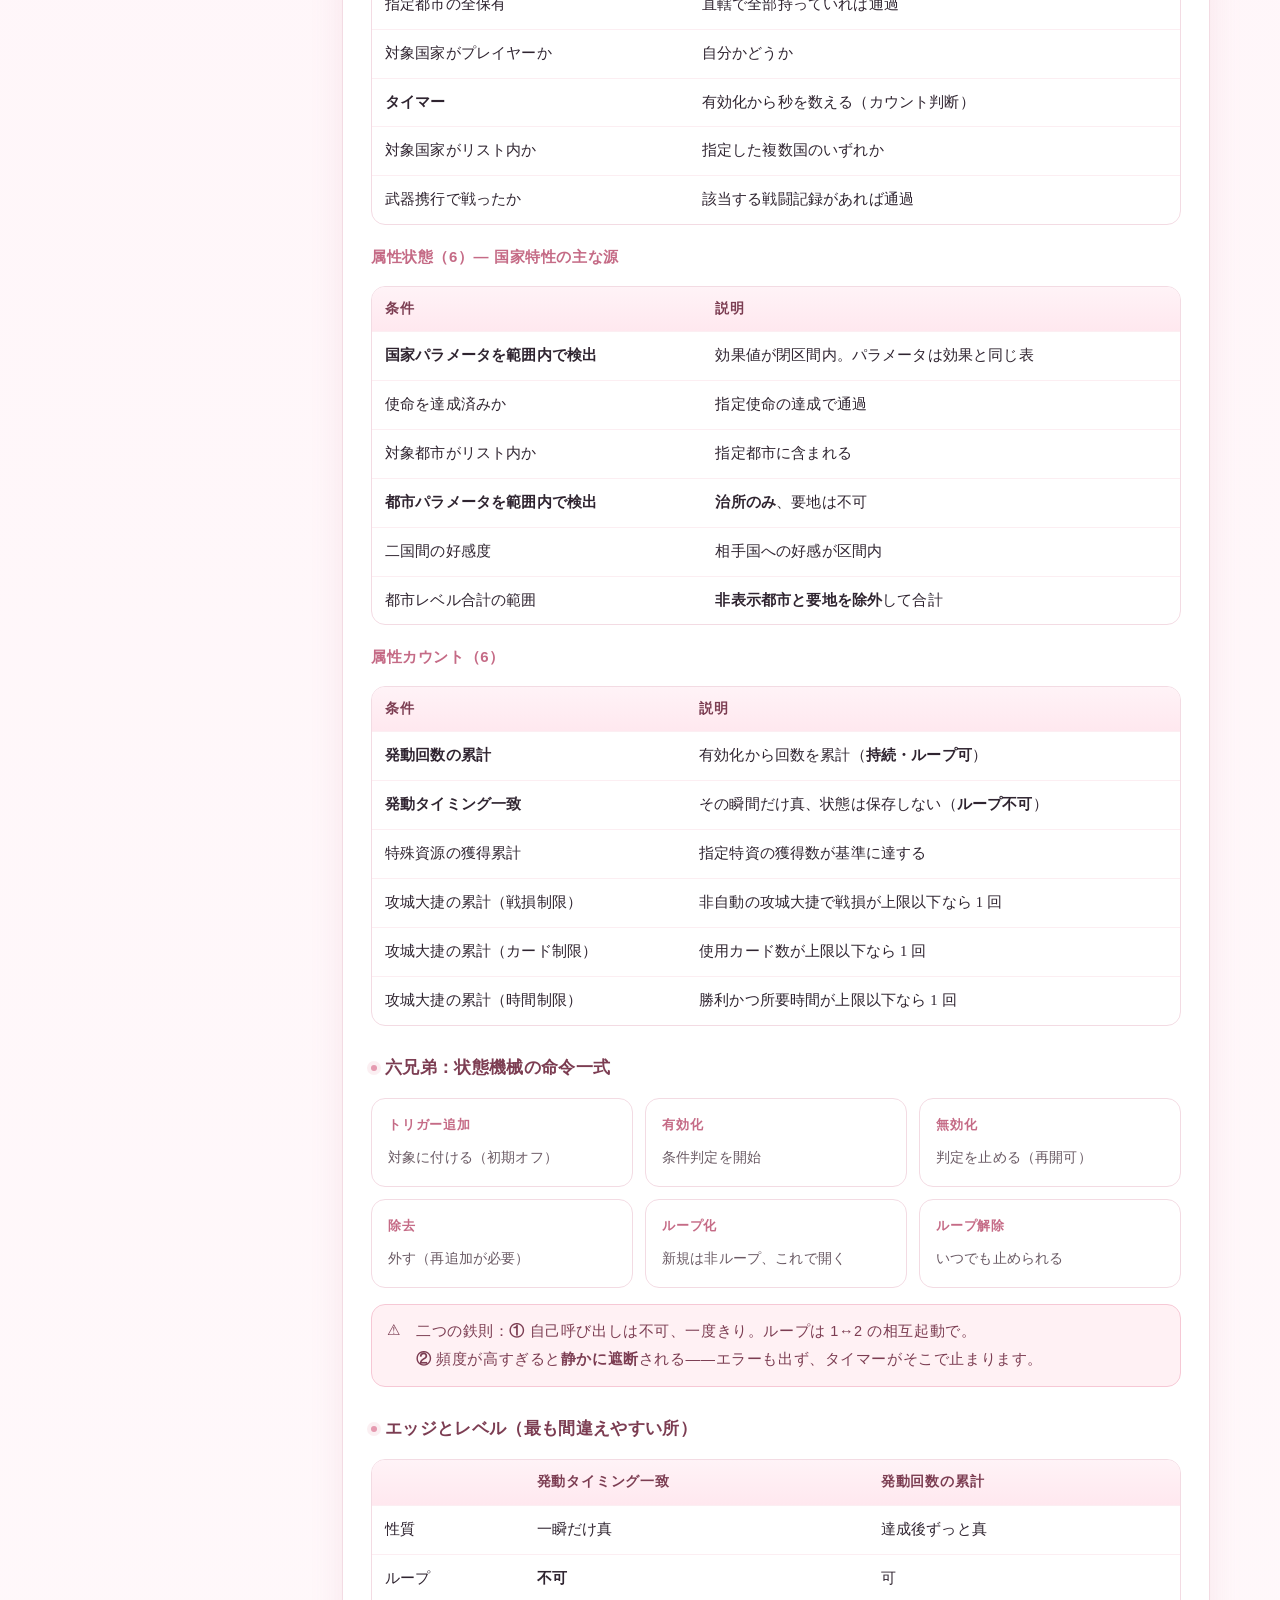
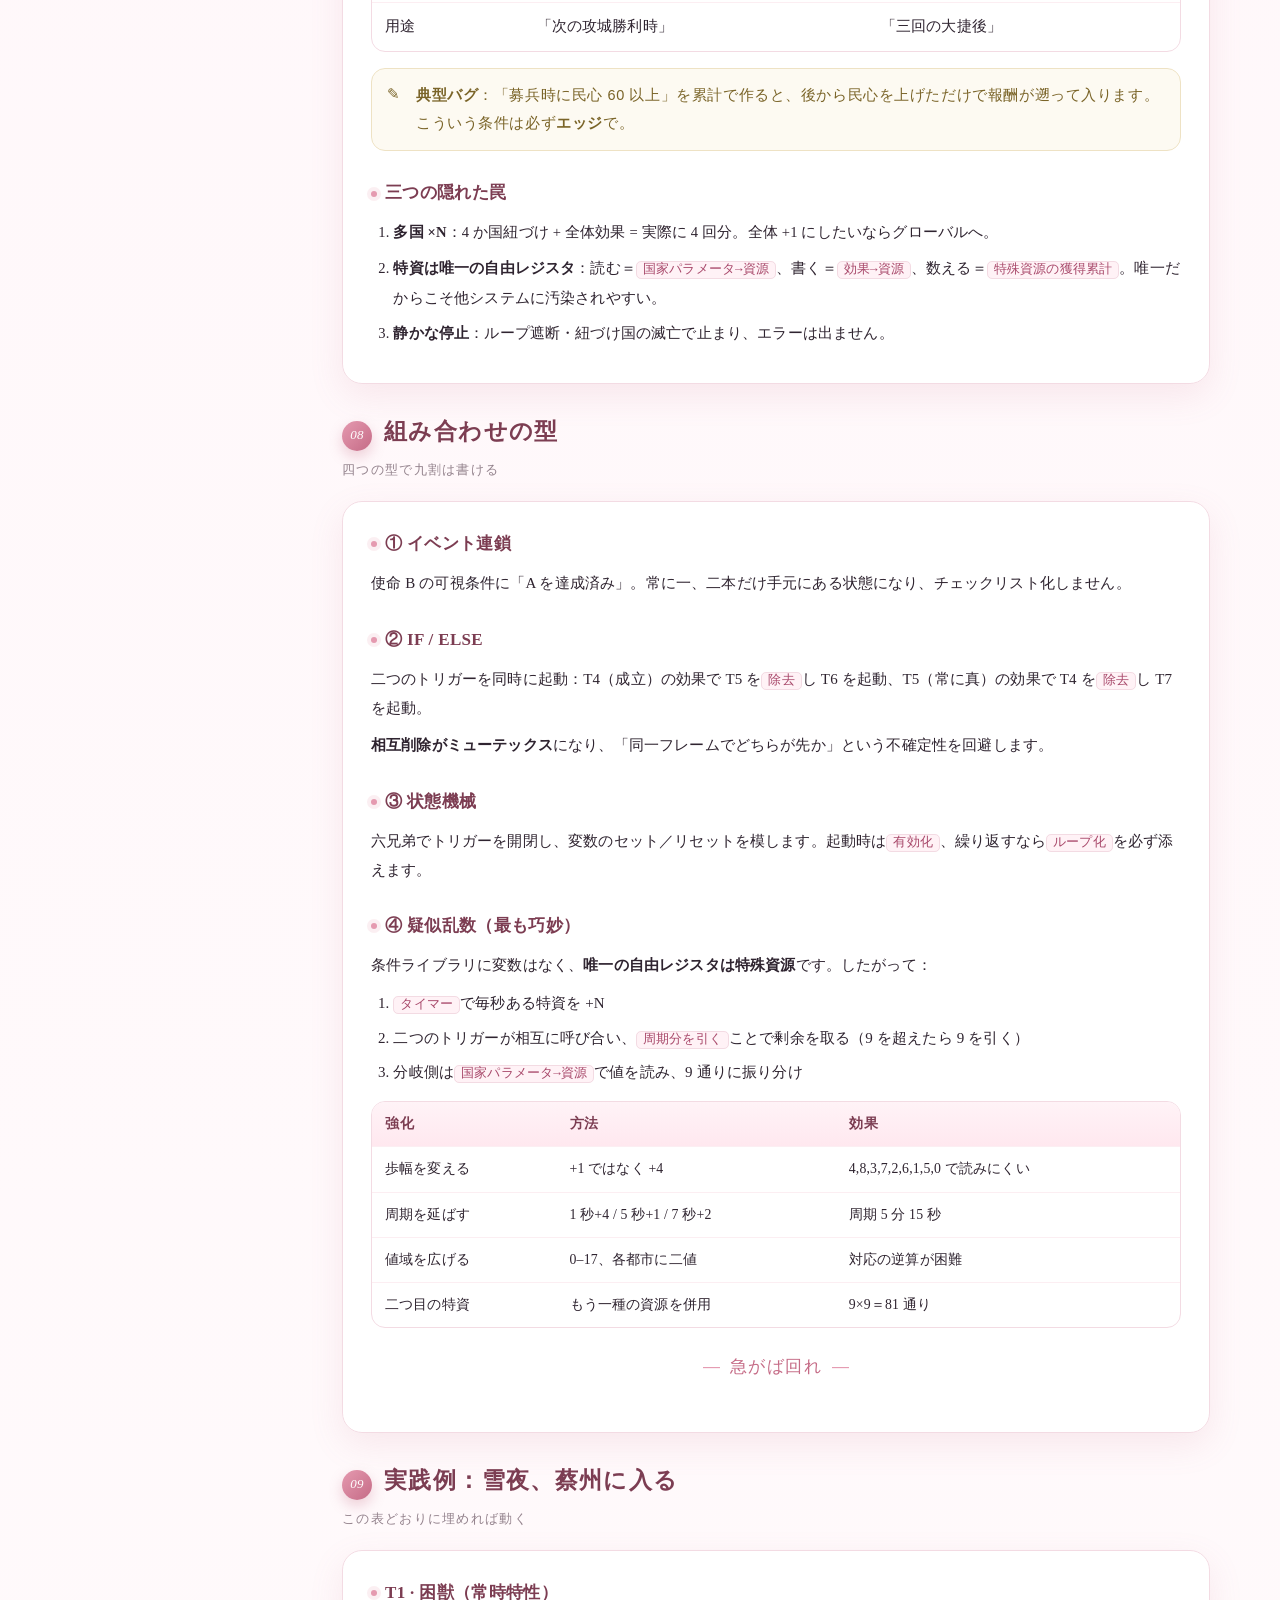
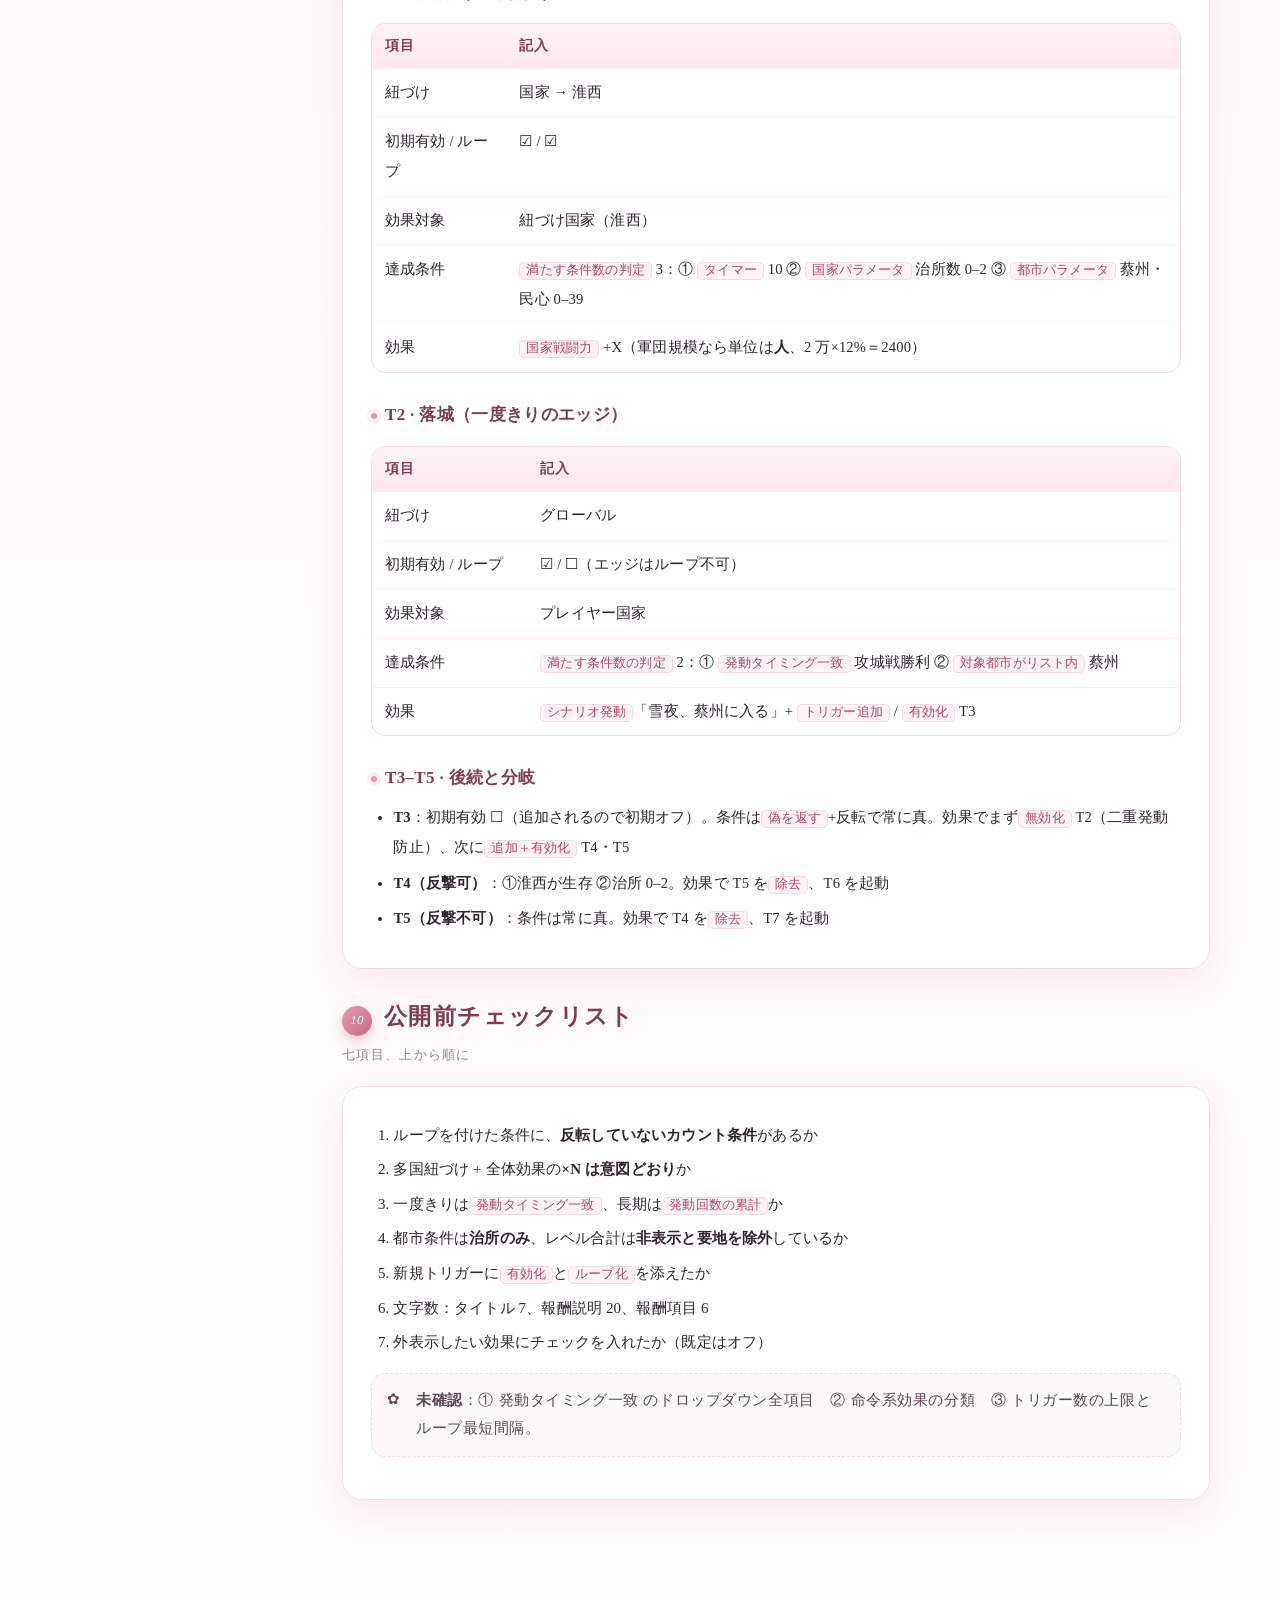
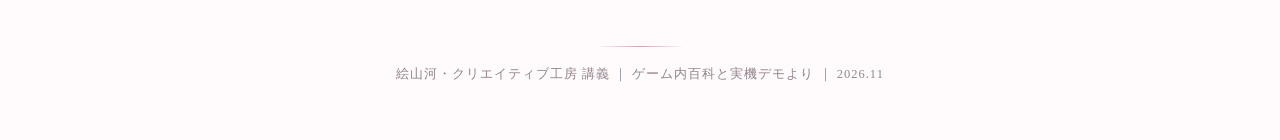
==== commit cc948d93: "fix: 去掉并行预取，改用 48k 流式音轨" ====
--- a/ja.html
+++ b/ja.html
@@ -873,7 +873,7 @@
   var btn = document.getElementById('music');
   if (!btn) return;
 
-  var SRC = 'dango_music.mp3';
+  var SRC = 'dango_stream.mp3';
   var audio = null, on = false, timer = null, VOL = 0.85, START_VOL = 0.62, armed = false;
   var blobReady = false, preloading = false;
 
@@ -892,29 +892,6 @@
     return audio;
   }
 
-  /* 整包预取 → 切内存播放 */
-  function prefetch() {
-    if (preloading || blobReady) return;
-    preloading = true;
-    fetch(SRC, { cache: 'force-cache' })
-      .then(function (r) { return r.arrayBuffer(); })
-      .then(function (buf) {
-        if (!buf || buf.byteLength < 200000) return;
-        var url = URL.createObjectURL(new Blob([buf], { type: 'audio/mpeg' }));
-        var t = audio.currentTime || 0, wasPlaying = !audio.paused;
-        var once = function () {
-          audio.removeEventListener('loadedmetadata', once);
-          try { audio.currentTime = t; } catch (e) {}
-          if (wasPlaying || on) audio.play().catch(function () {});
-          blobReady = true;
-        };
-        audio.addEventListener('loadedmetadata', once);
-        audio.src = url;
-        audio.load();
-      })
-      .catch(function () { preloading = false; });
-  }
-
   function ramp(to, ms, done) {
     clearInterval(timer);
     var a = ensure(), from = a.volume, t0 = Date.now();
@@ -934,11 +911,11 @@
         btn.setAttribute('aria-pressed', 'true');
         a.volume = START_VOL;                 /* 立刻可闻 */
         ramp(VOL, 1500);
-        toast(); prefetch();
+        toast();
       }).catch(function () { arm(); });
     } else {
       on = true; btn.classList.add('on'); a.volume = START_VOL; ramp(VOL, 1500);
-      toast(); prefetch();
+      toast();
     }
   }
 
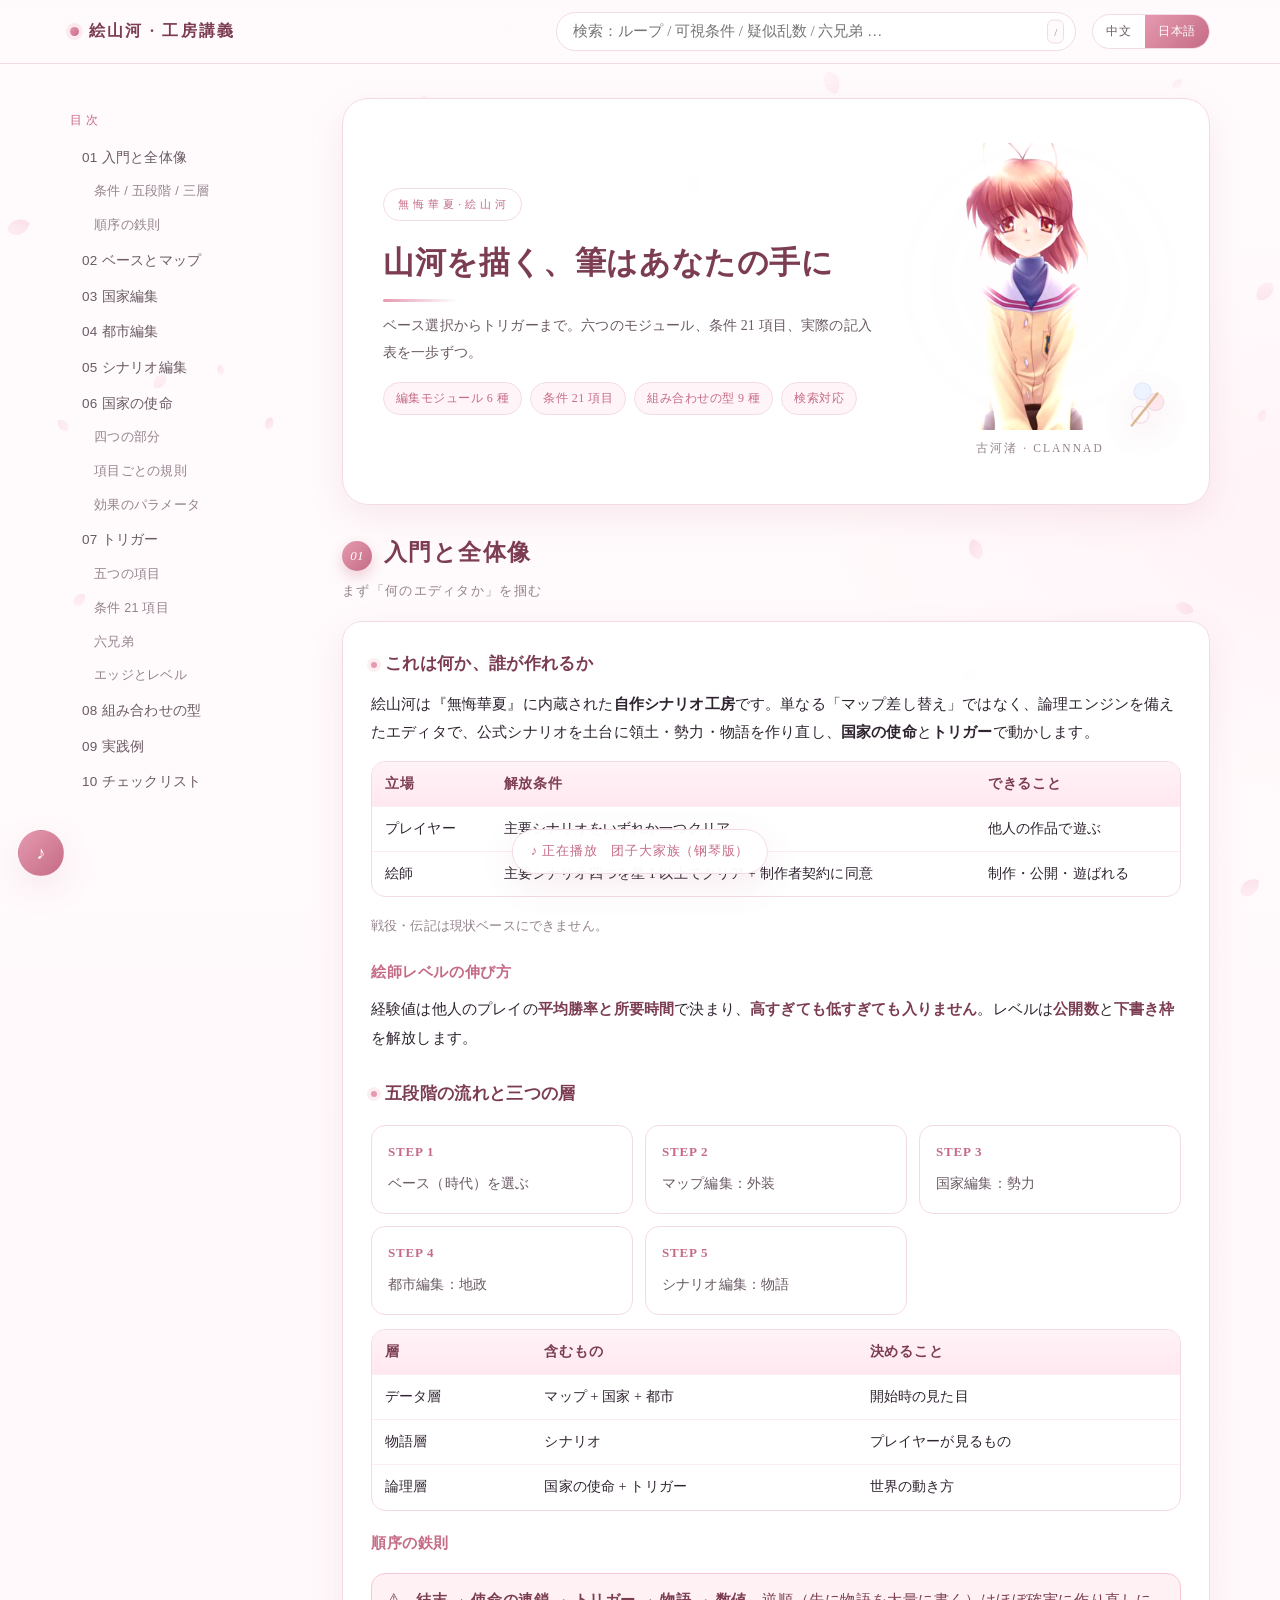
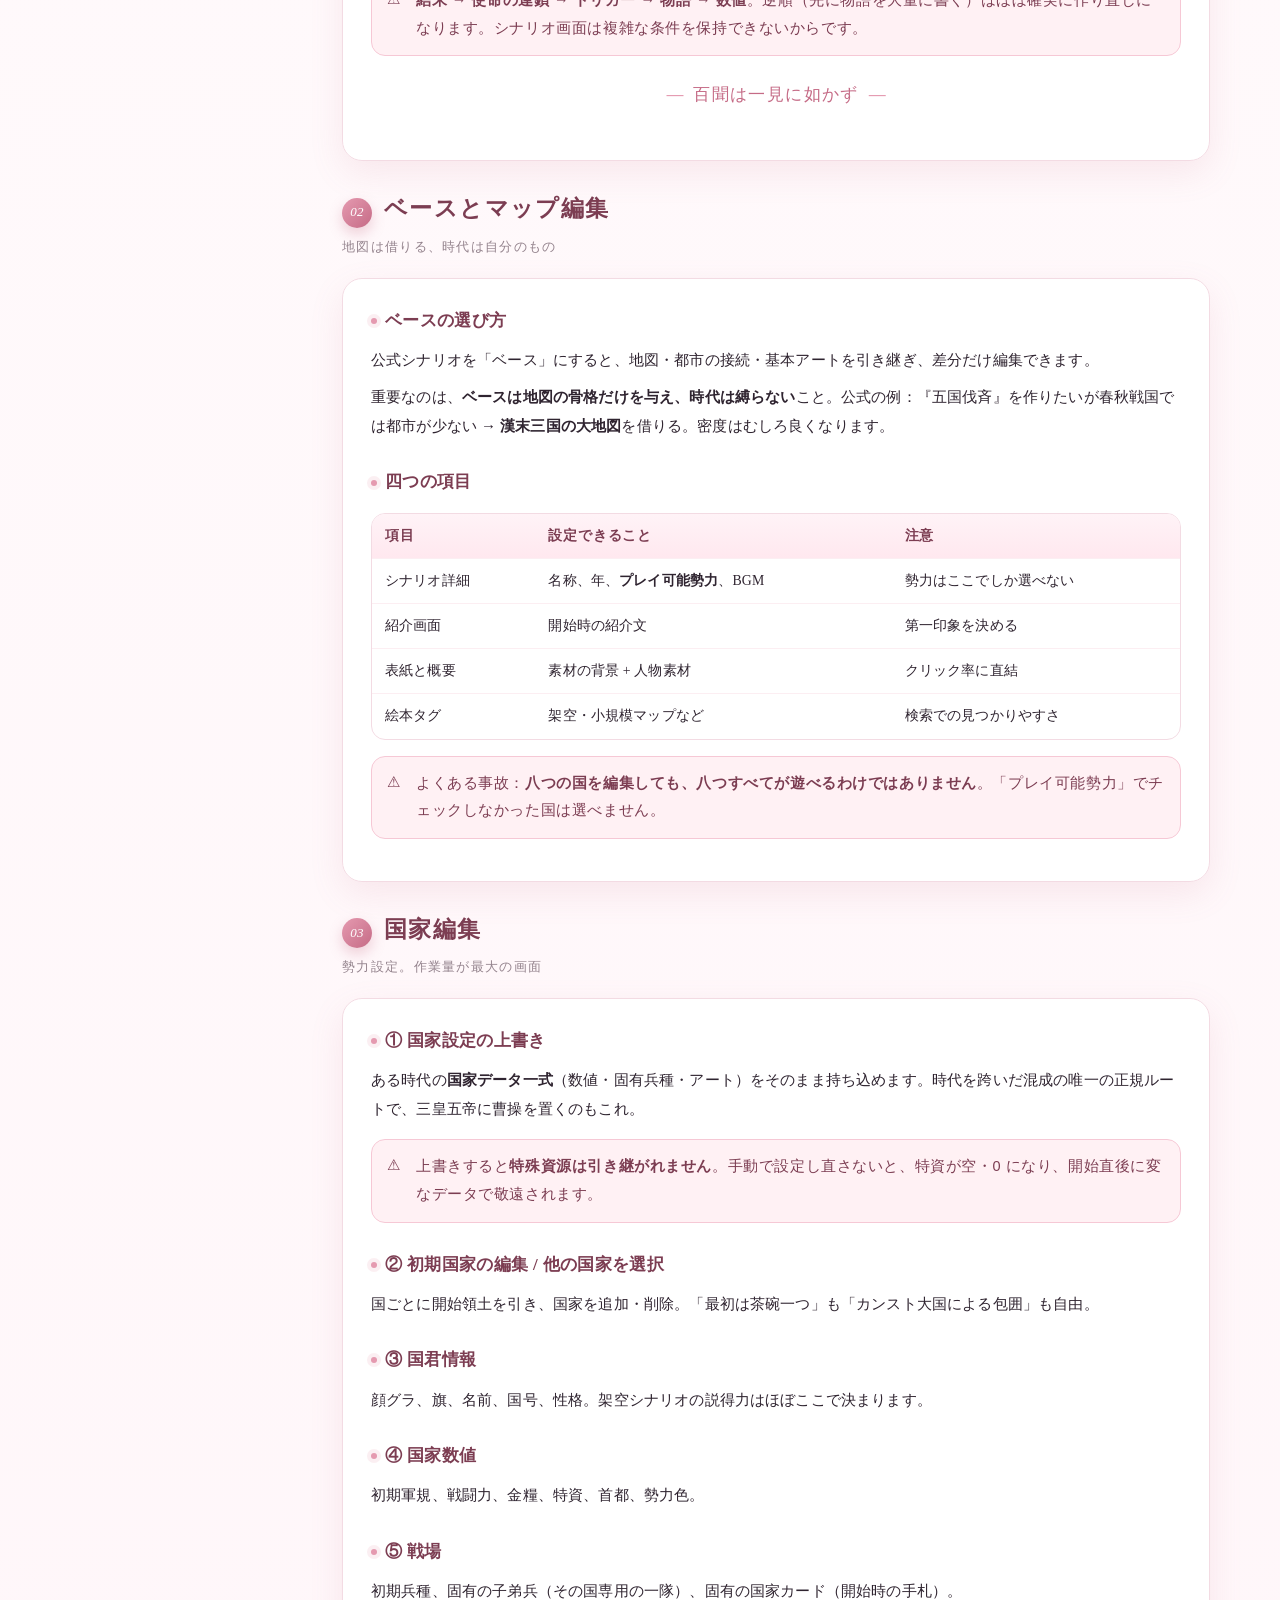
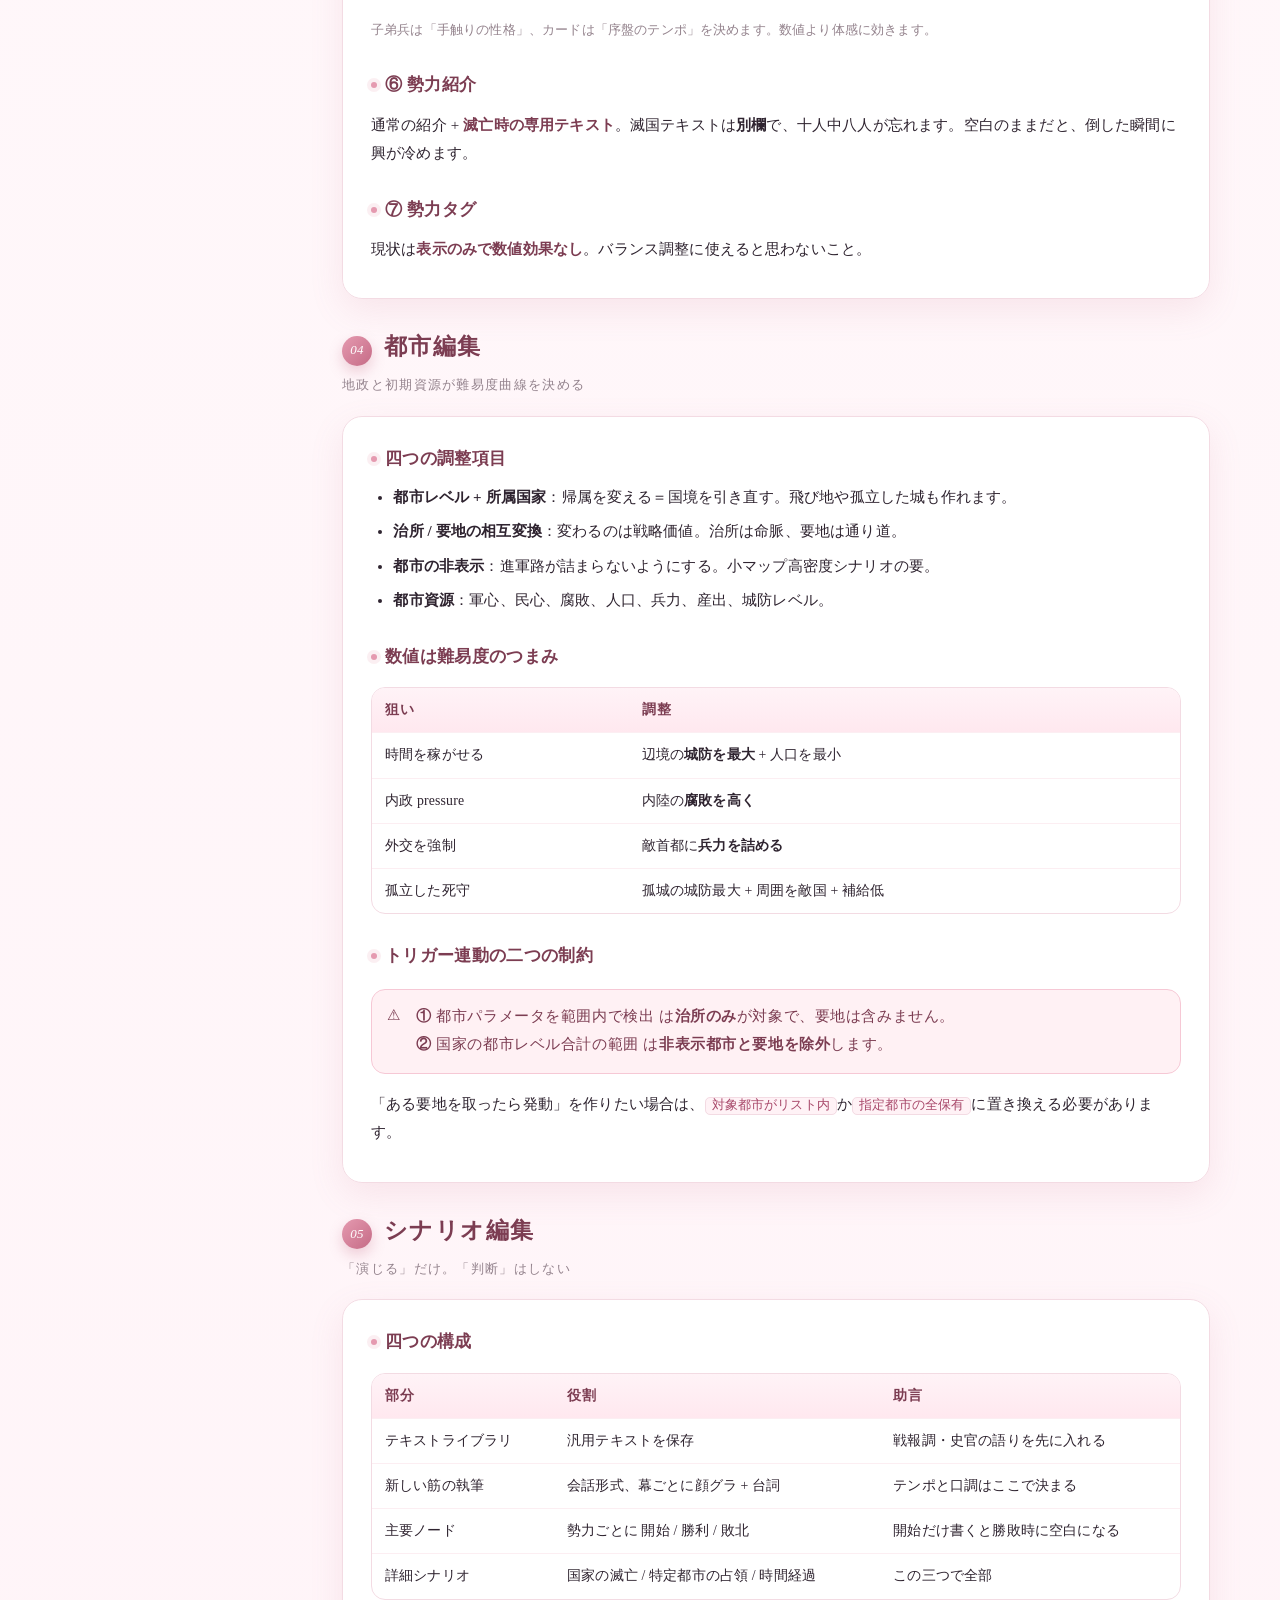
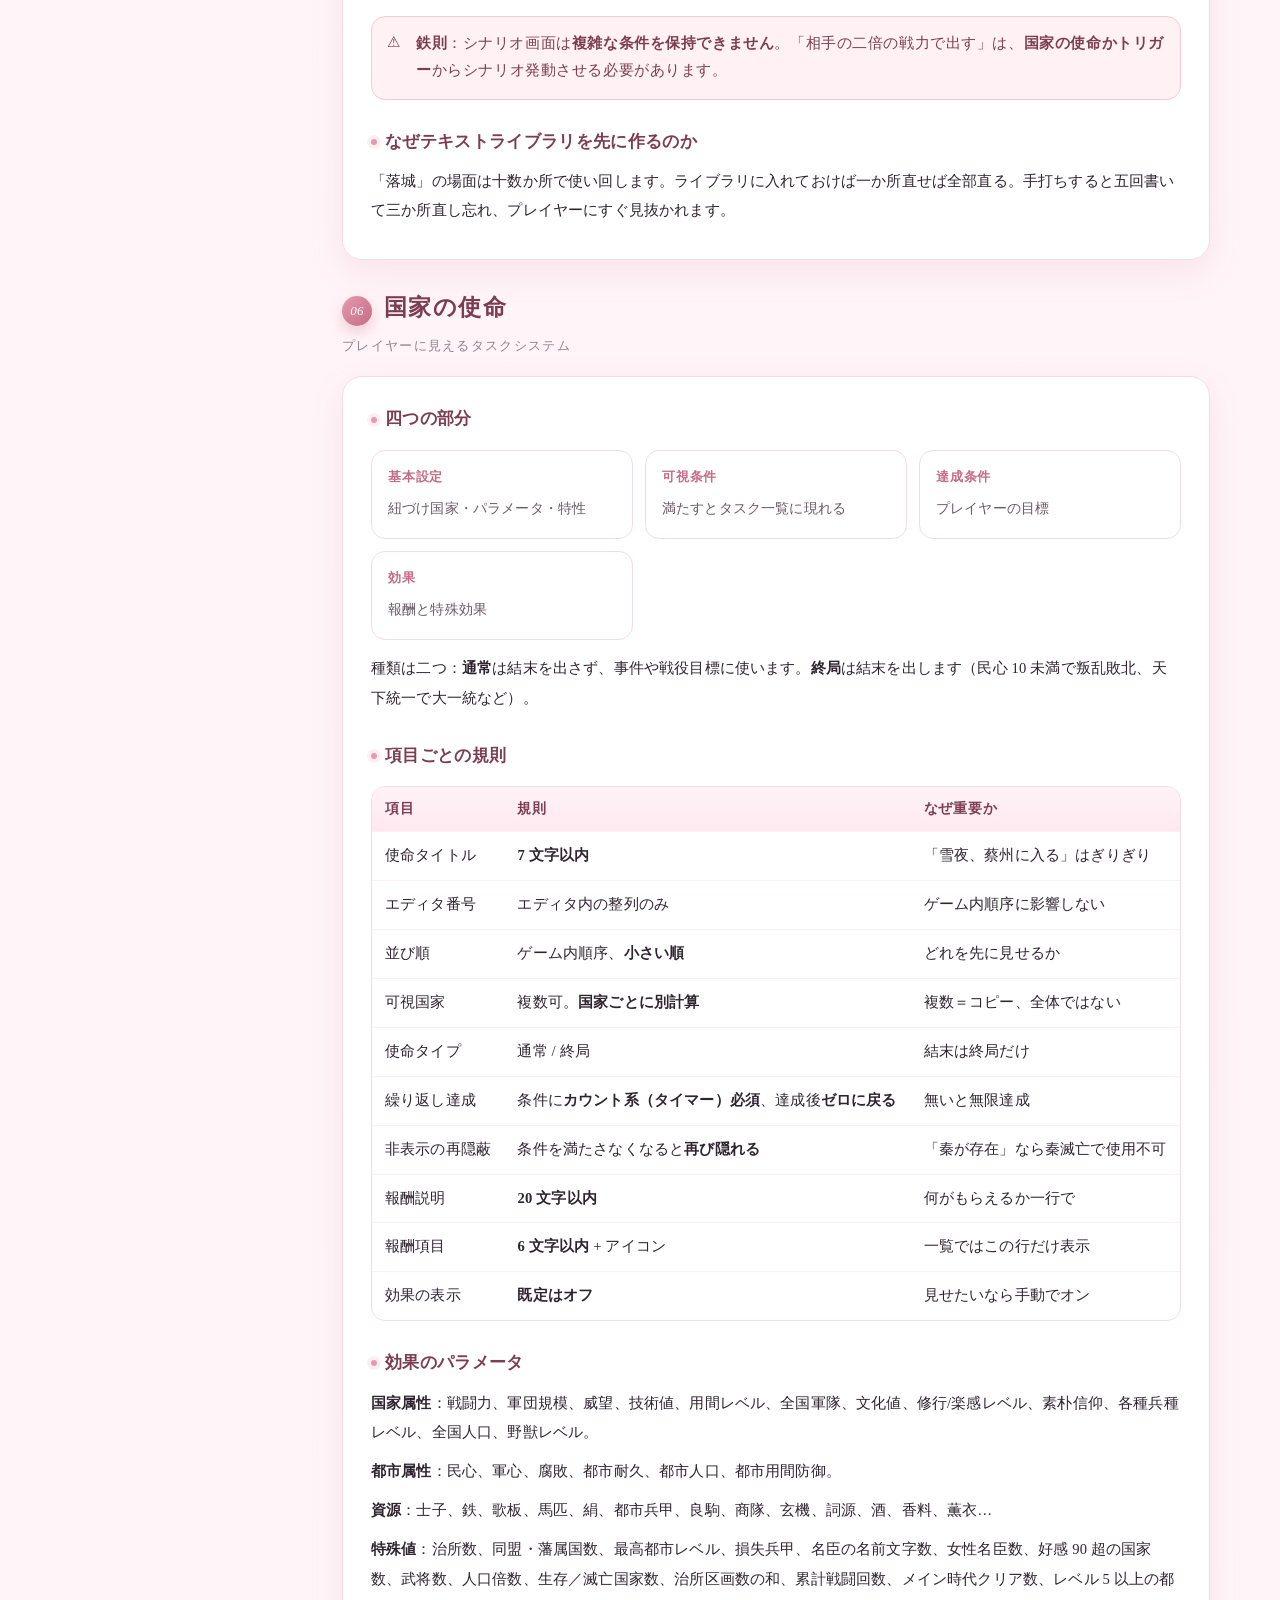
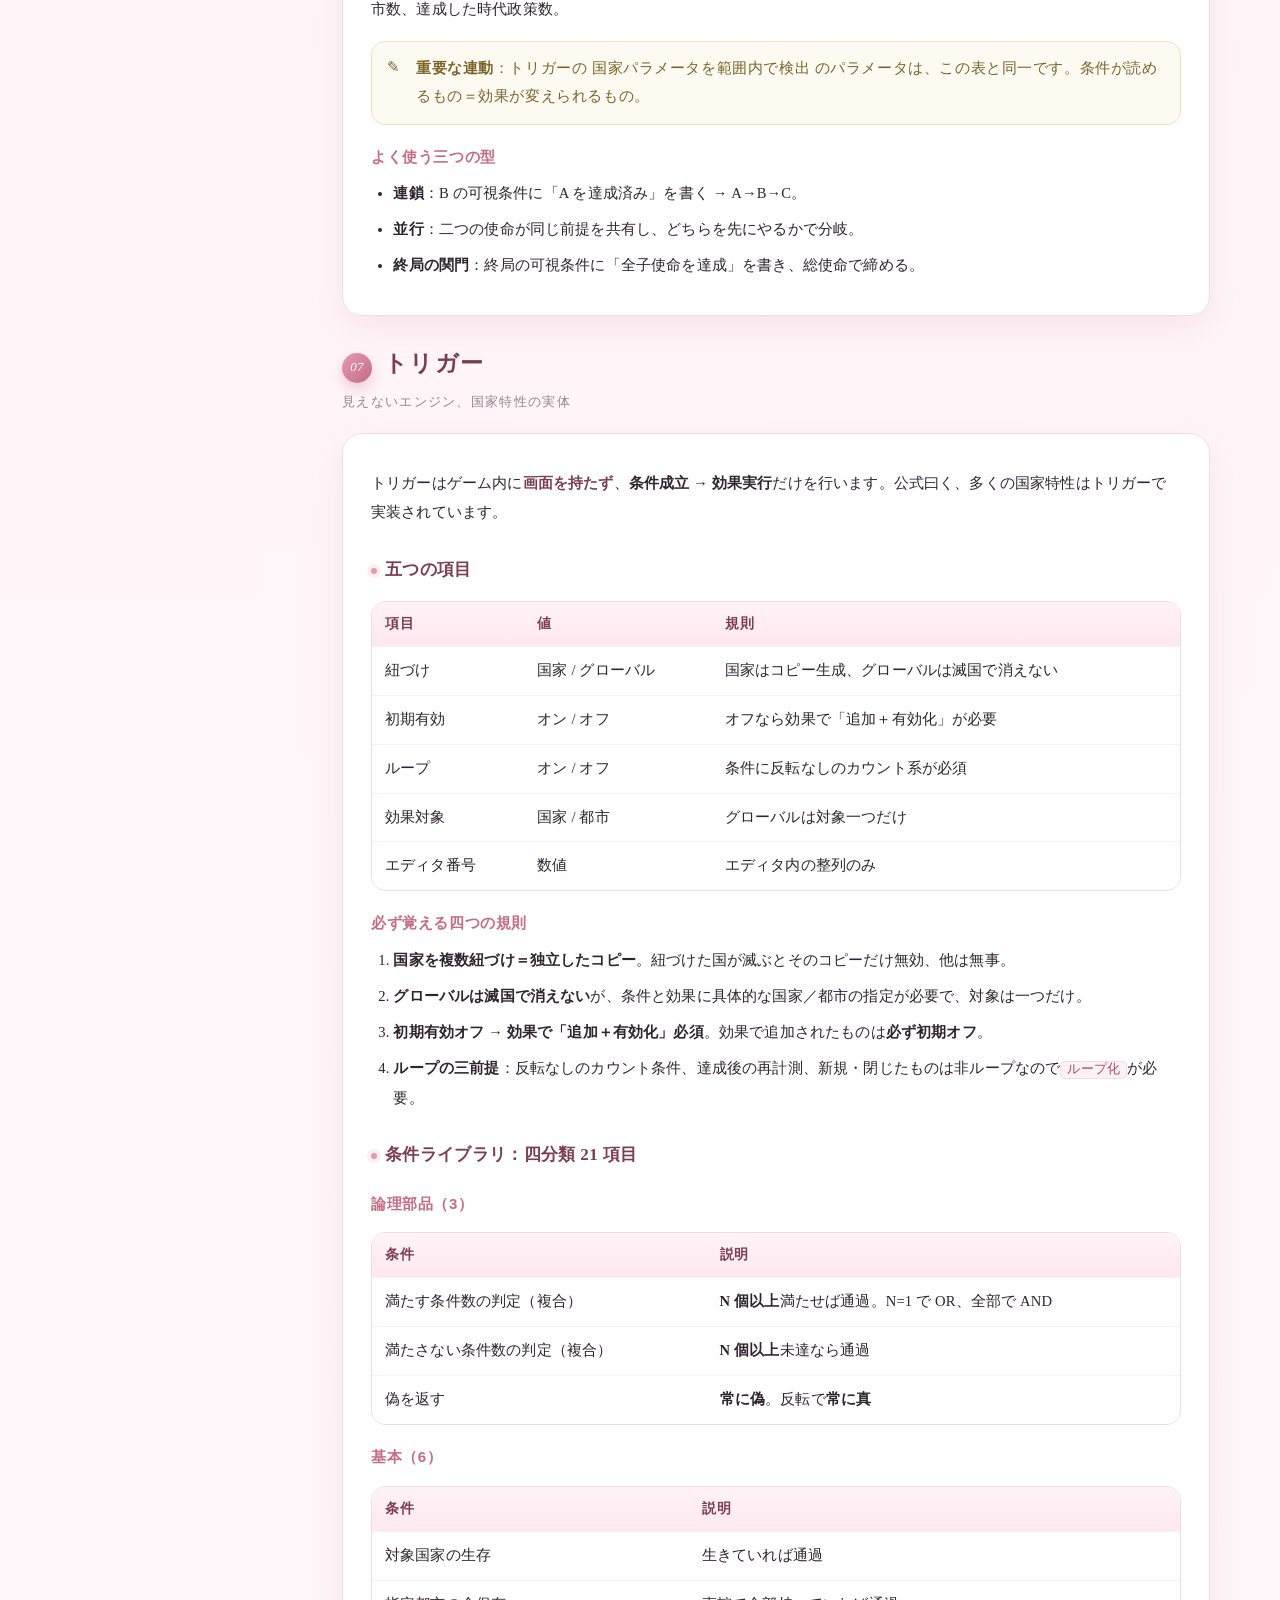
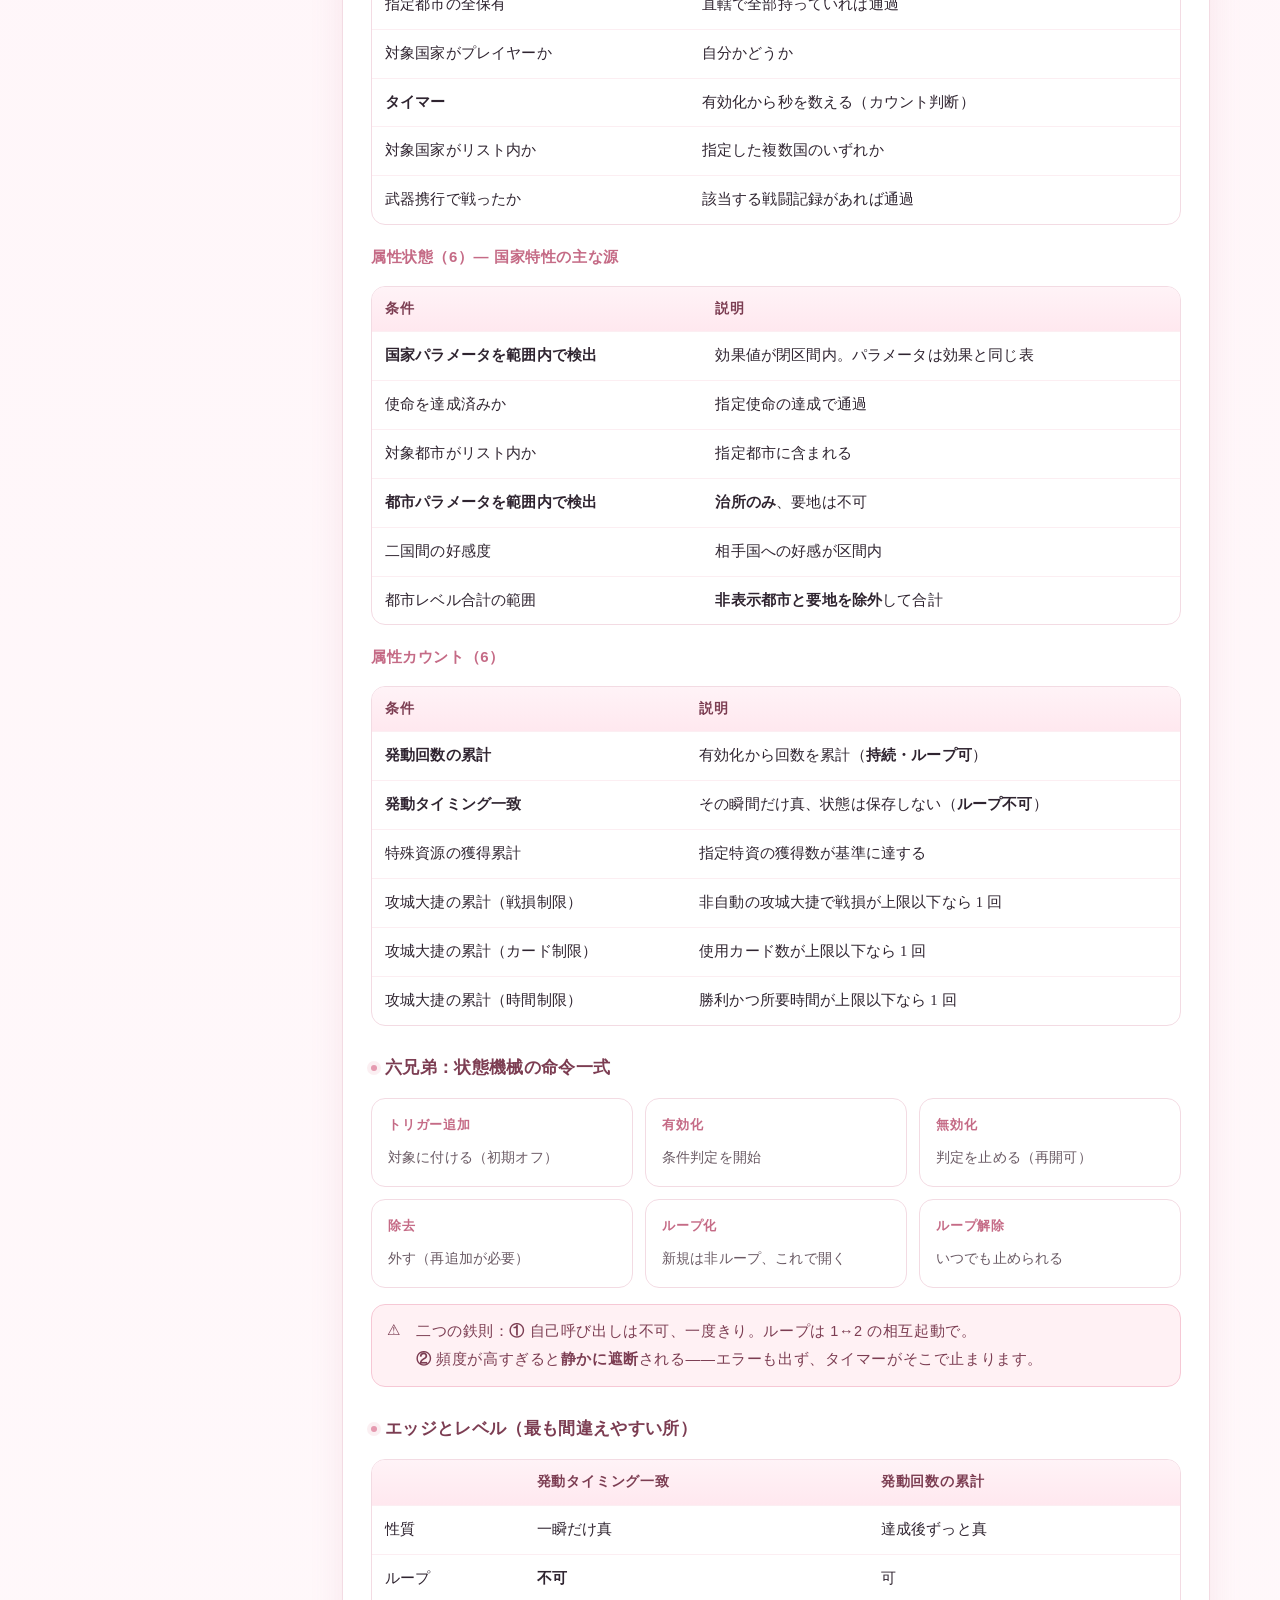
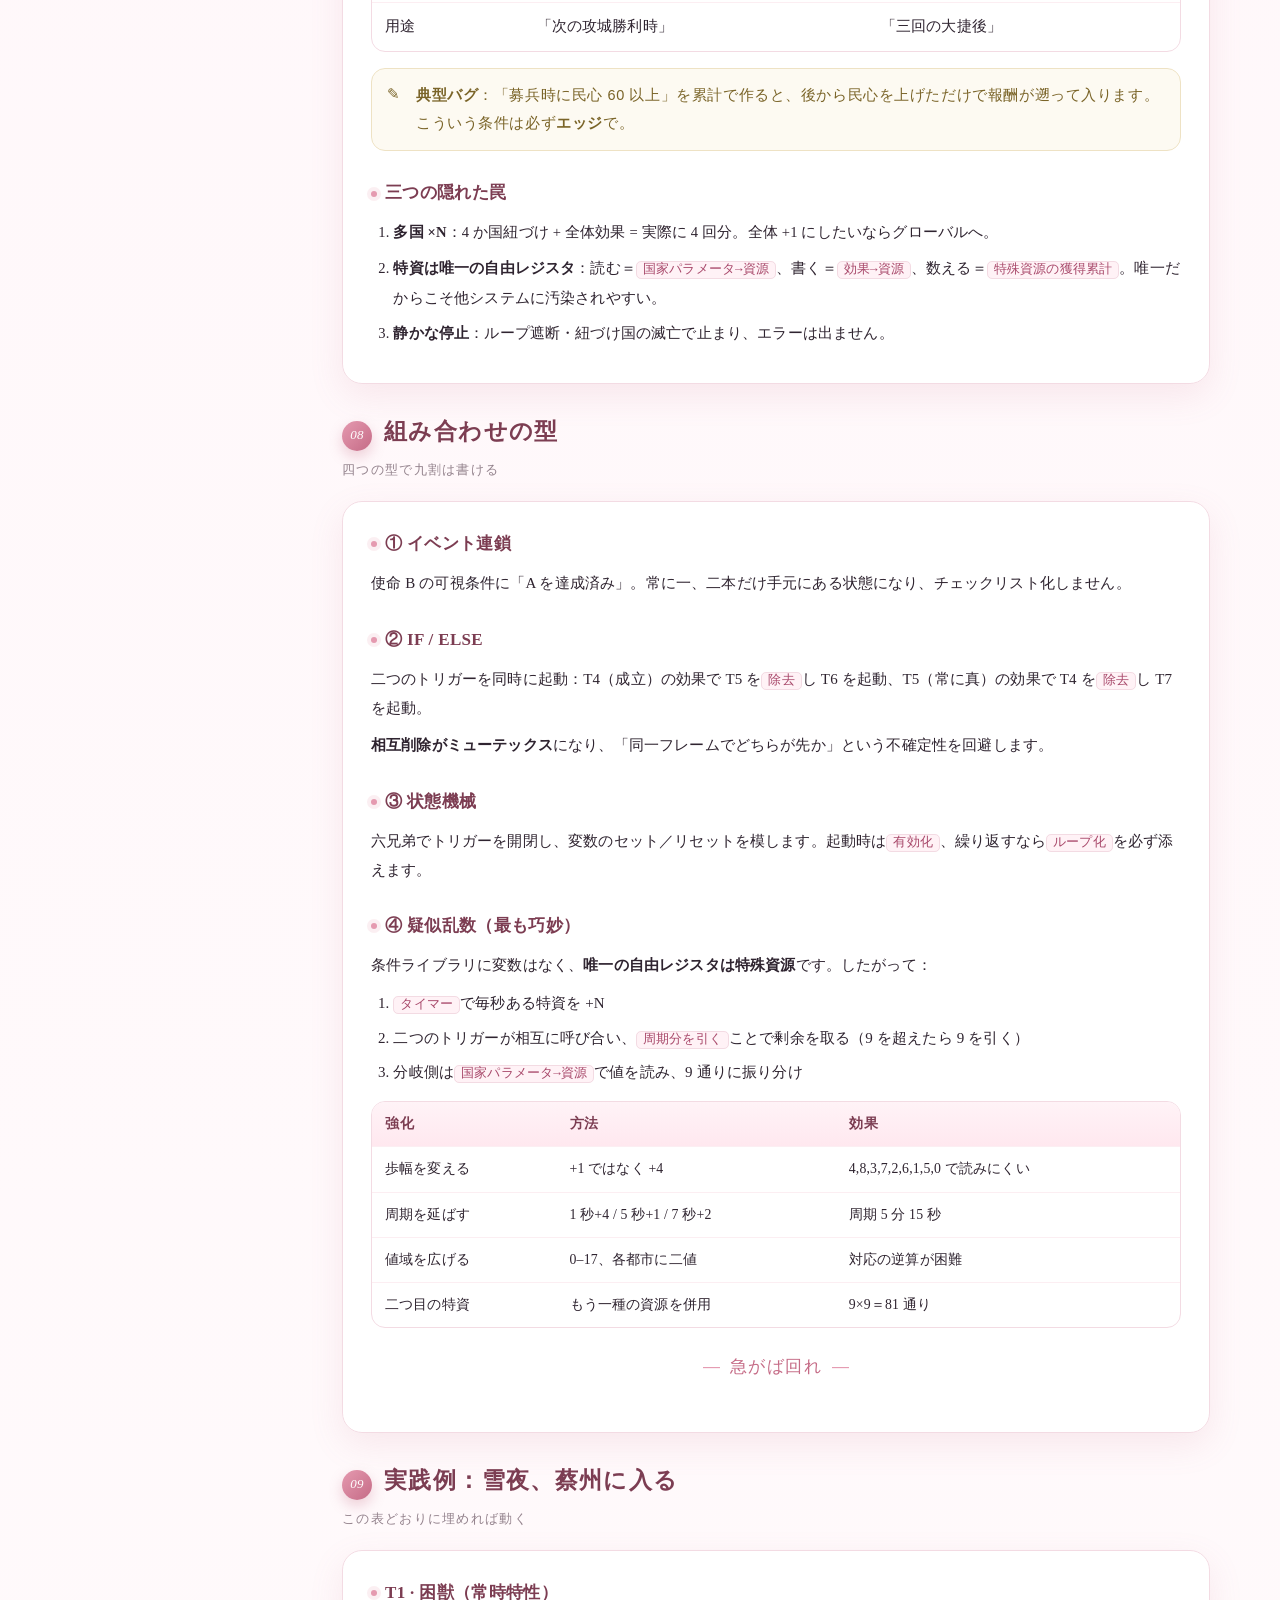
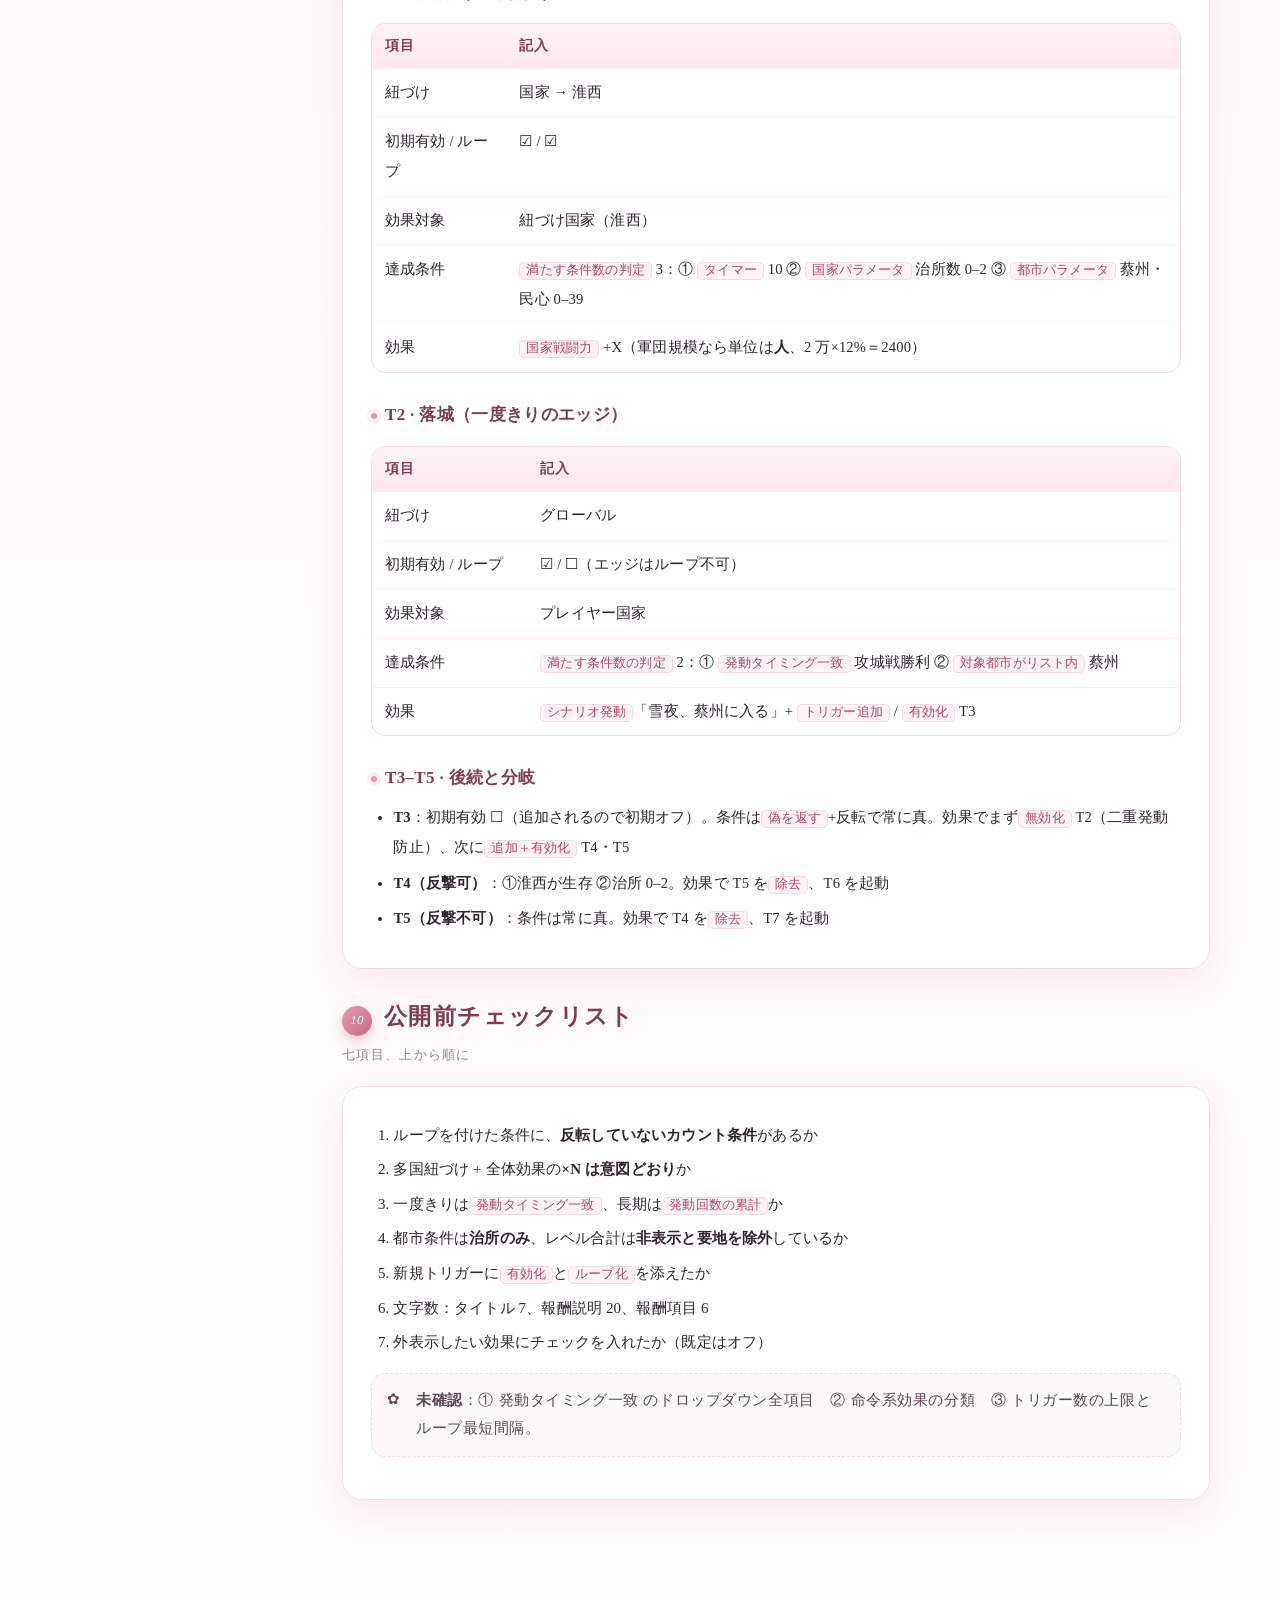
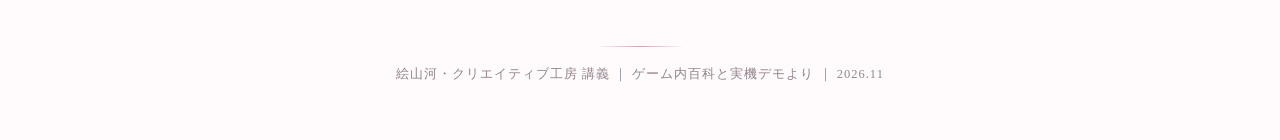
==== commit b123f4e4: "fix: 恢复手机端目录抽屉脚本" ====
--- a/ja.html
+++ b/ja.html
@@ -967,6 +967,57 @@
   };
 })();
 
+/* ---------------- 手机端目录抽屉 ---------------- */
+(function () {
+  'use strict';
+  var btn = document.getElementById('tocbtn');
+  if (!btn) return;
+  var mask = null;
+
+  function build() {
+    var src = document.querySelector('aside');
+    mask = document.createElement('div');
+    mask.className = 'tocmask';
+    var panel = document.createElement('nav');
+    panel.className = 'tocpanel';
+    panel.innerHTML = '<button class="close" aria-label="关闭目录">✕</button>' +
+      '<div class="h">' + (src && src.querySelector('.h') ? src.querySelector('.h').textContent : '目录') + '</div>';
+    if (src) {
+      Array.prototype.forEach.call(src.querySelectorAll('a'), function (a) {
+        var c = document.createElement('a');
+        c.href = a.getAttribute('href');
+        c.textContent = a.textContent;
+        if (a.classList.contains('sub')) c.className = 'sub';
+        c.addEventListener('click', close);
+        panel.appendChild(c);
+      });
+    }
+    mask.appendChild(panel);
+    document.body.appendChild(mask);
+    mask.addEventListener('click', function (e) { if (e.target === mask) close(); });
+    panel.querySelector('.close').addEventListener('click', close);
+  }
+
+  function open() {
+    if (!mask) build();
+    mask.classList.add('open');
+    btn.setAttribute('aria-expanded', 'true');
+    document.body.style.overflow = 'hidden';
+  }
+  function close() {
+    if (mask) mask.classList.remove('open');
+    btn.setAttribute('aria-expanded', 'false');
+    document.body.style.overflow = '';
+  }
+
+  btn.setAttribute('aria-expanded', 'false');
+  btn.addEventListener('click', function (e) {
+    e.preventDefault(); e.stopPropagation();
+    (mask && mask.classList.contains('open')) ? close() : open();
+  });
+  document.addEventListener('keydown', function (e) { if (e.key === 'Escape') close(); });
+})();
+
 </script>
 </body>
 </html>
